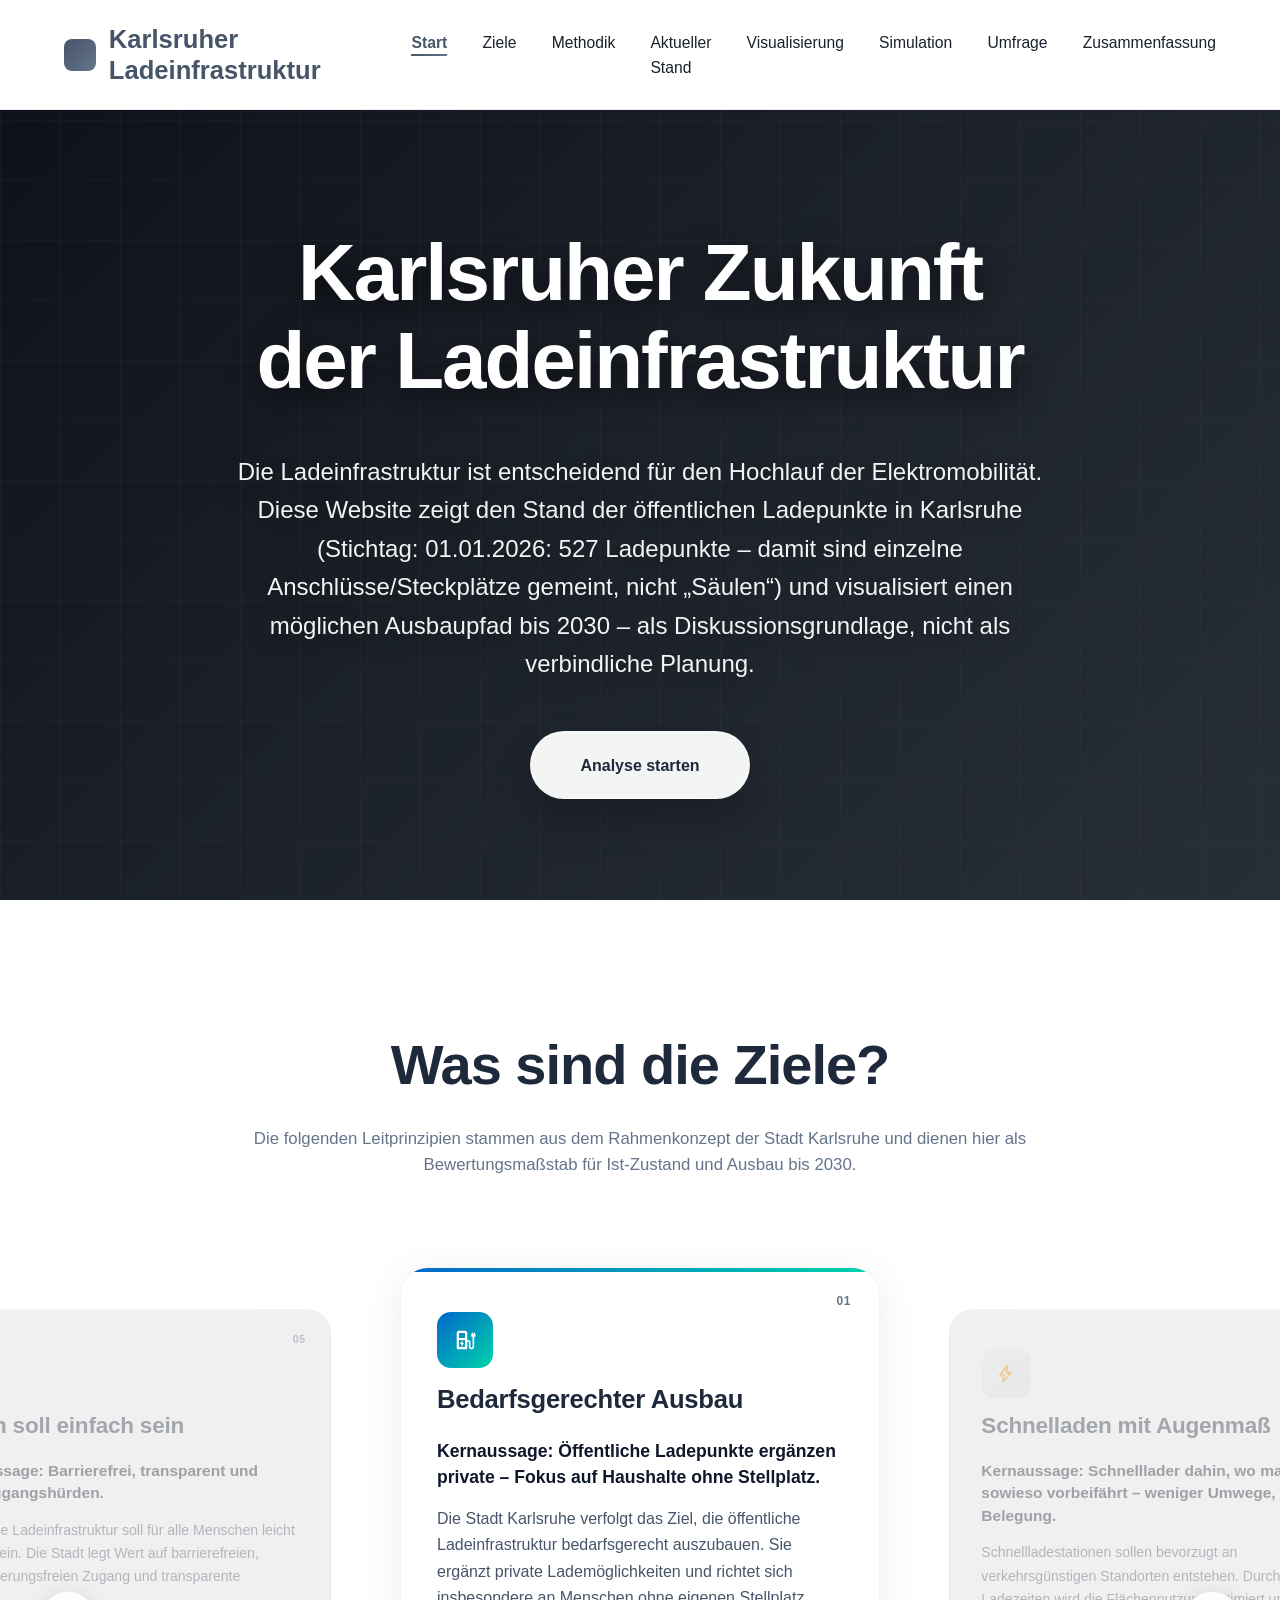
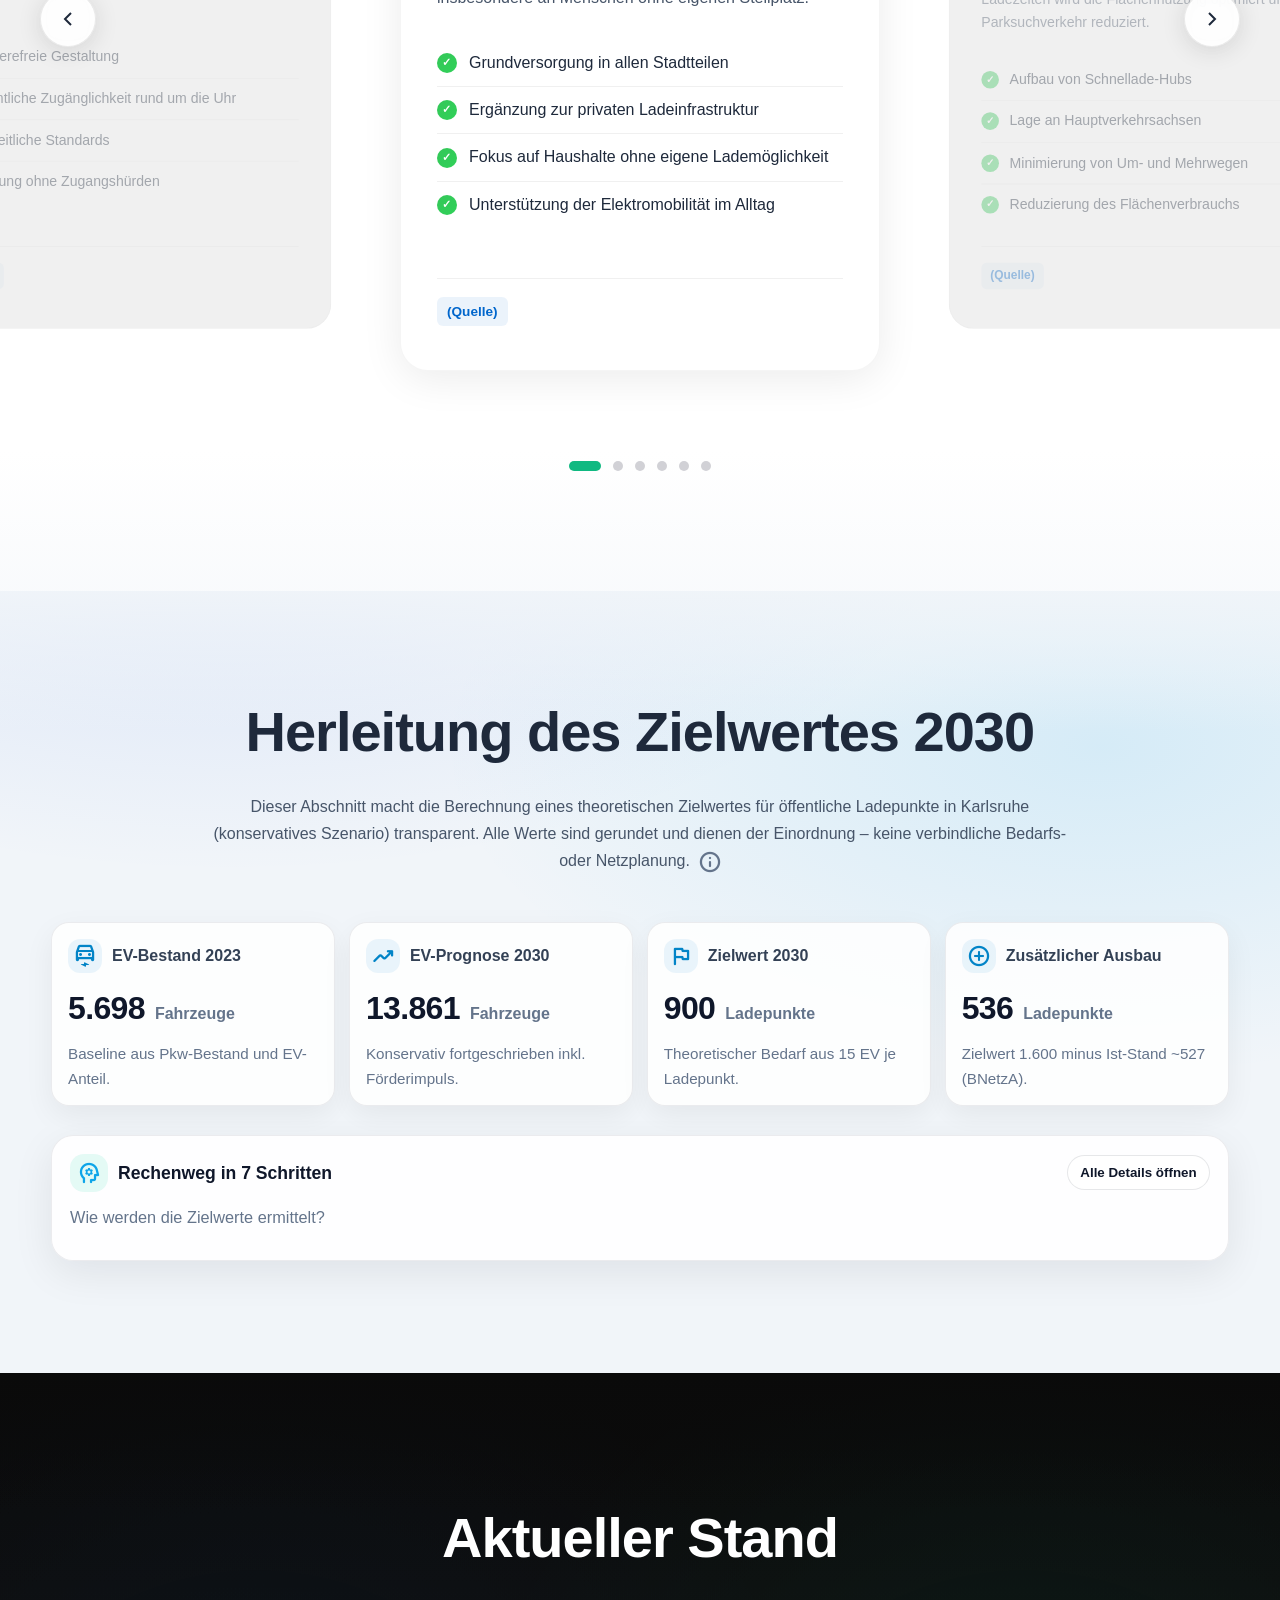
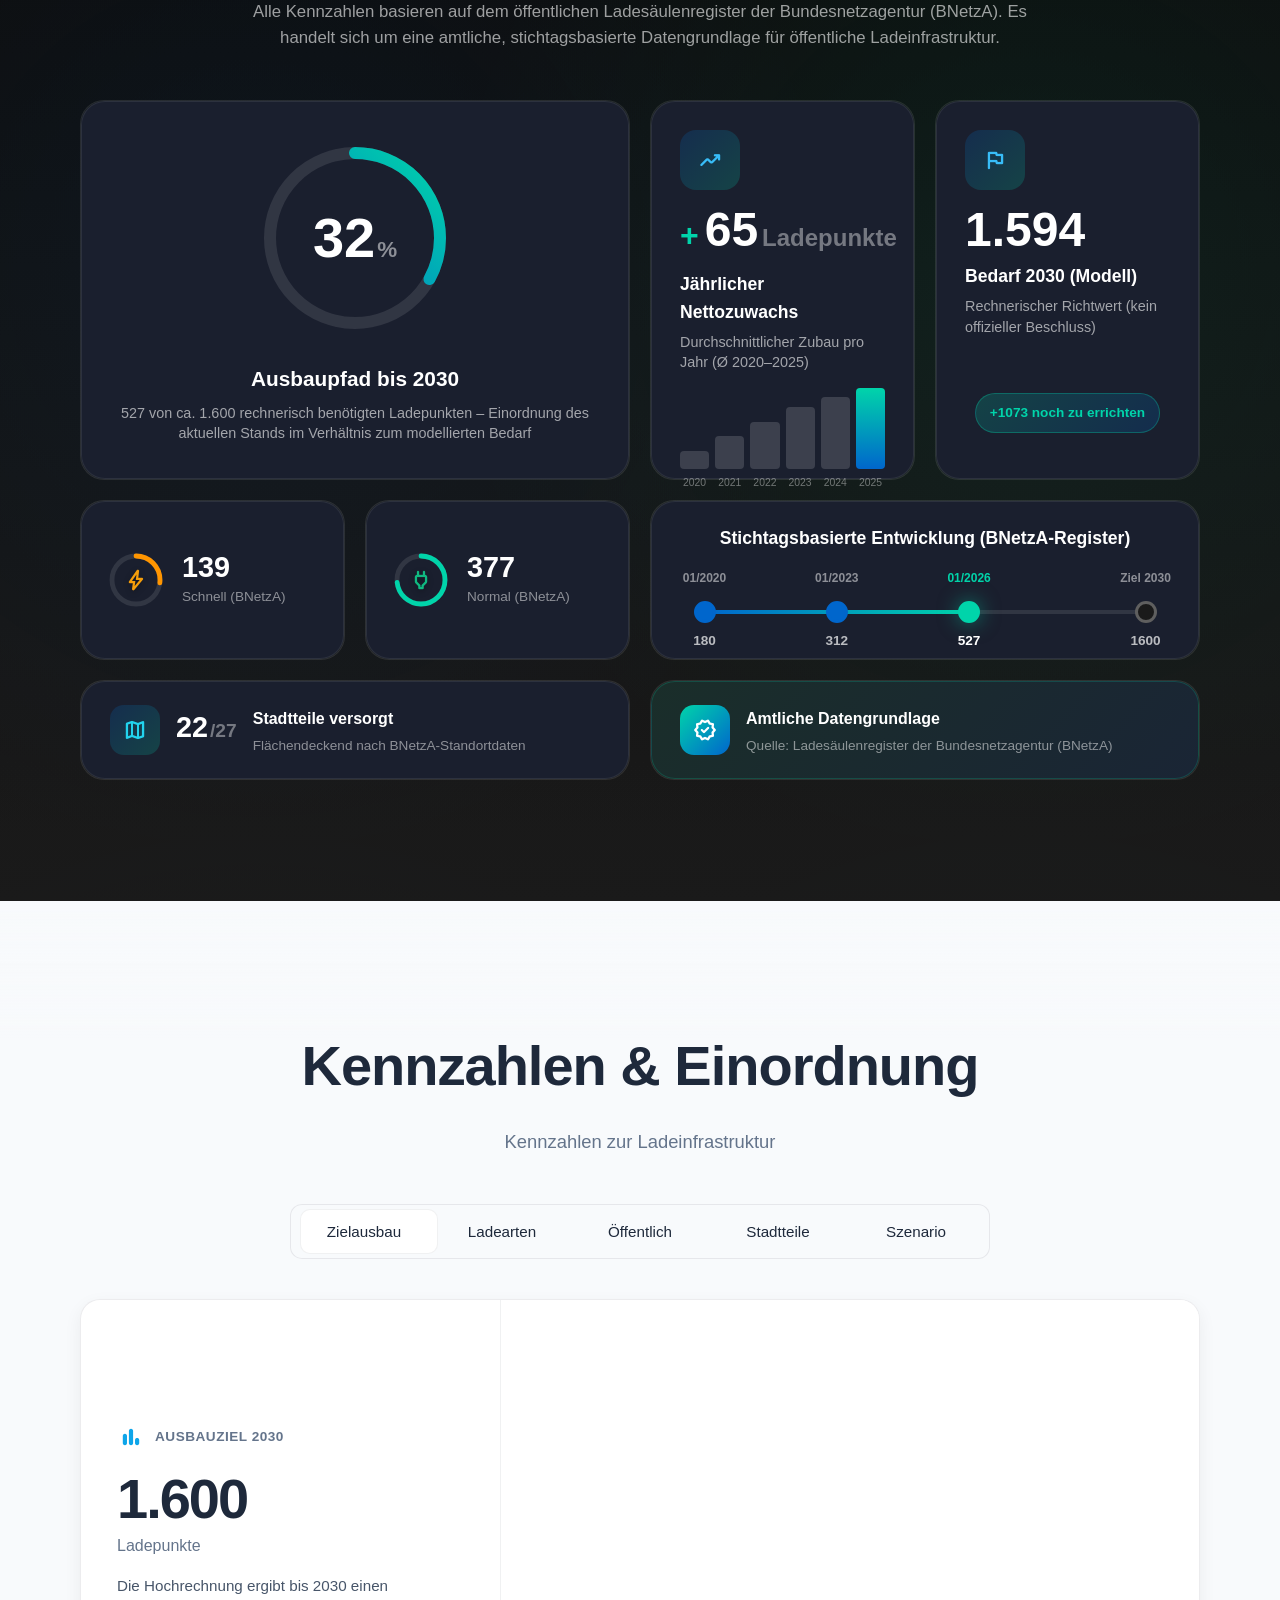
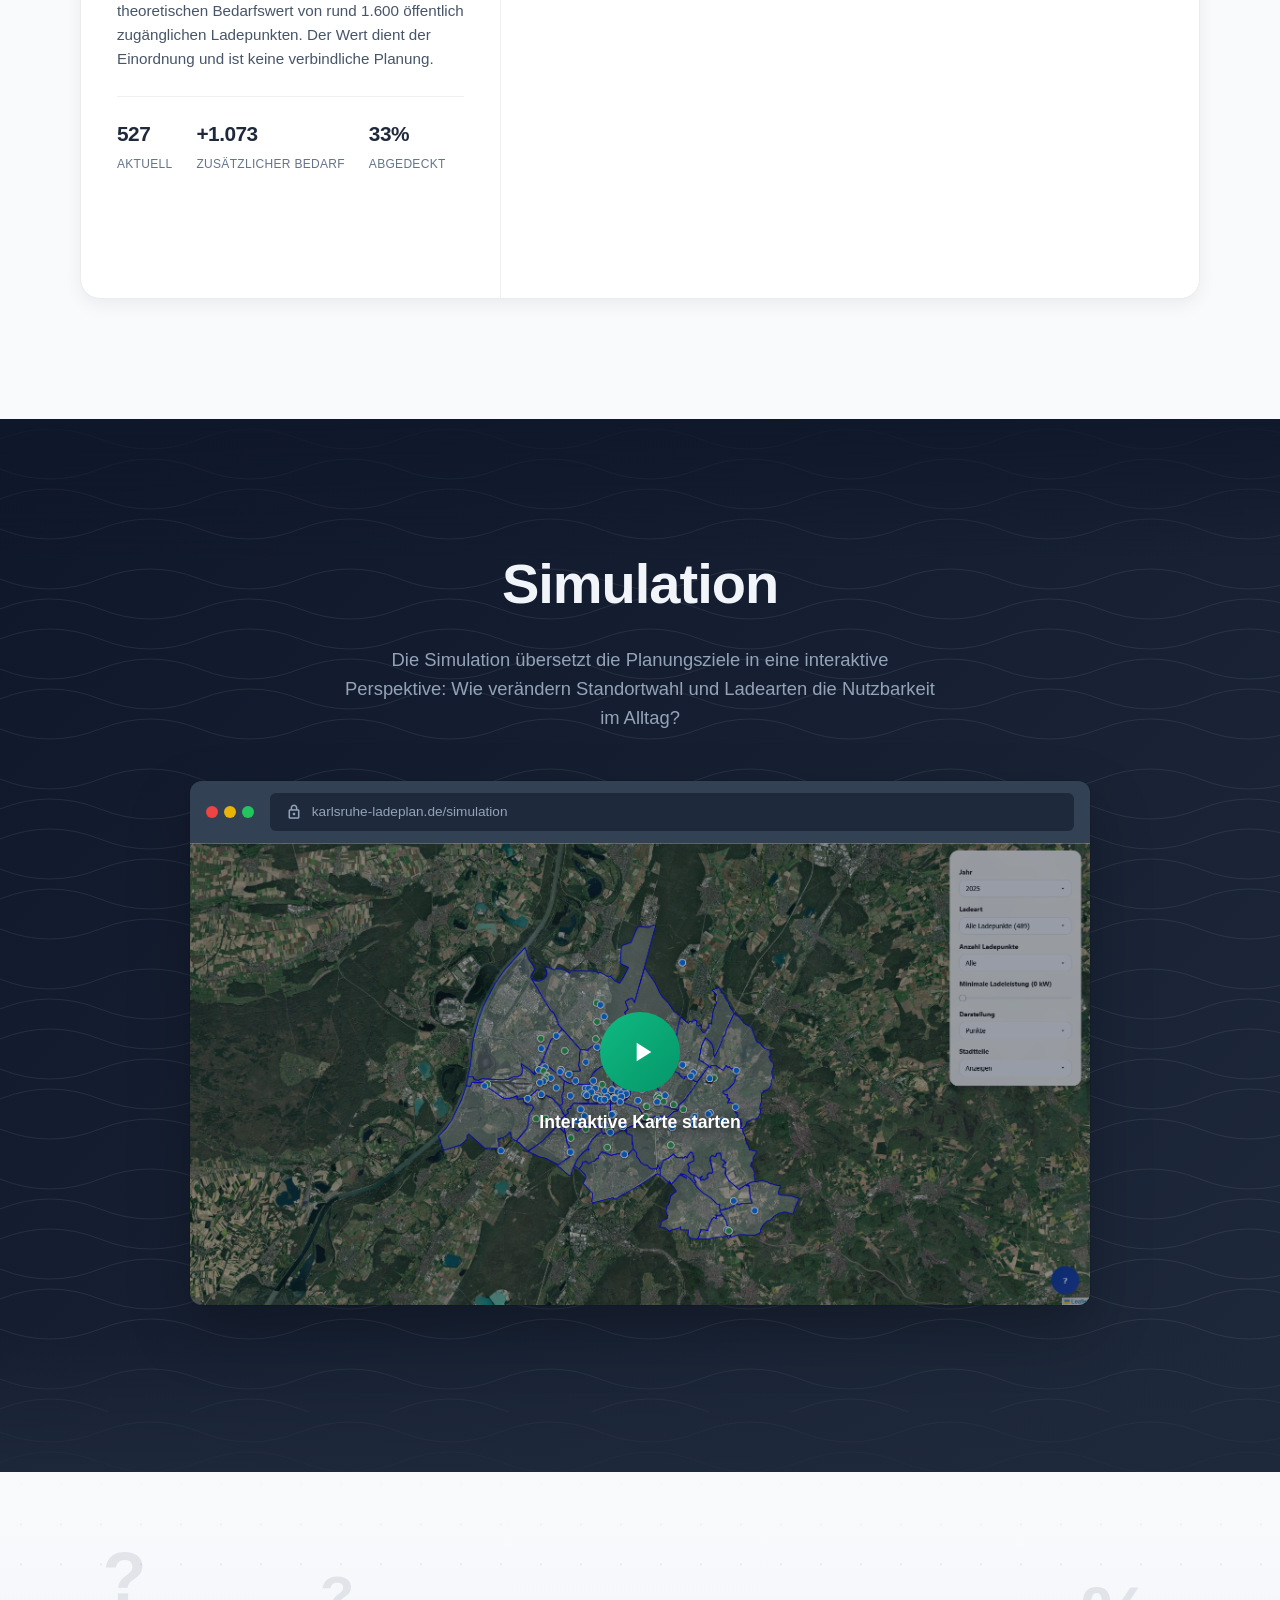
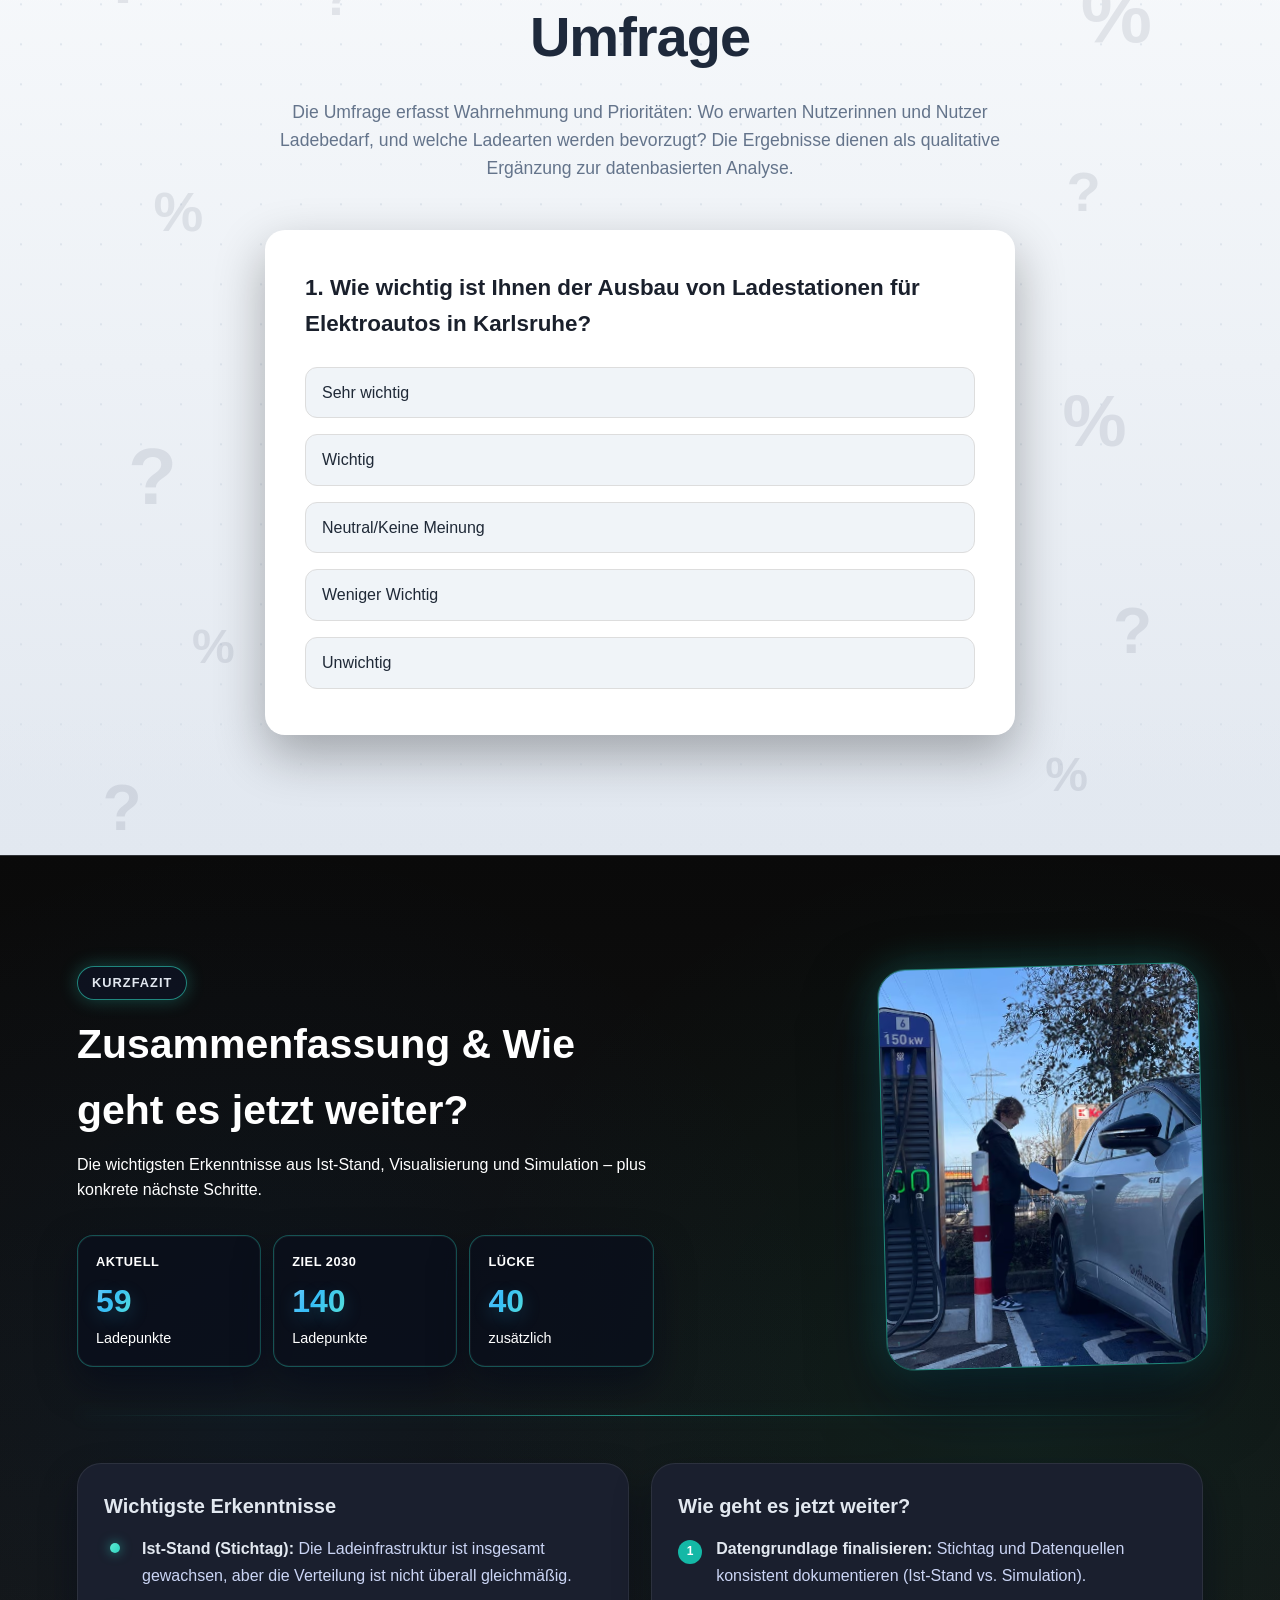
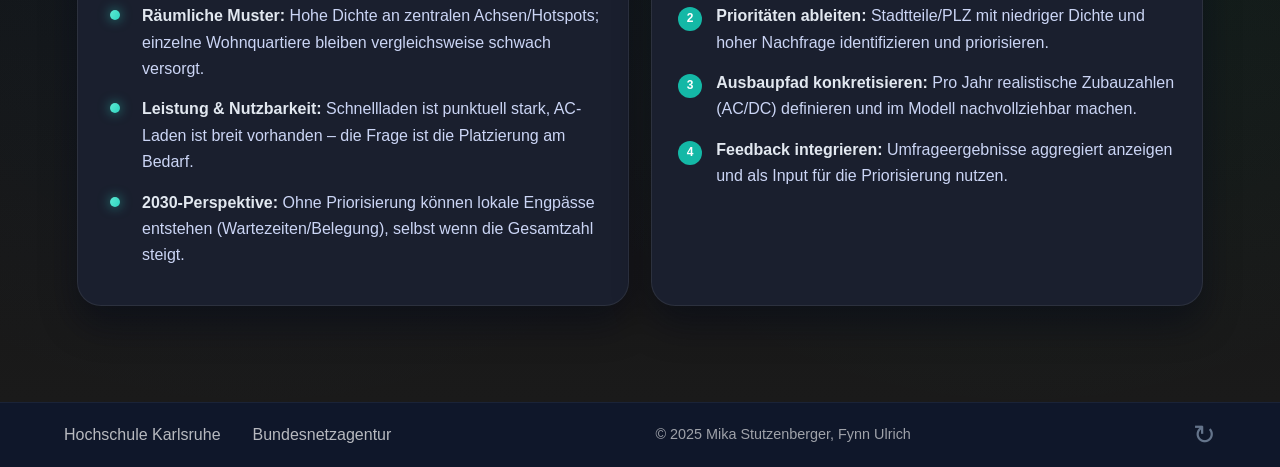
==== index.html @ bf7d5c4e "Add files via upload" ====
<!DOCTYPE html>
<html lang="de">
<head>
    <meta charset="UTF-8">
    <meta name="viewport" content="width=device-width, initial-scale=1.0">
    <title>Karlsruher Zukunft der Elektromobilität</title>
    <link rel="stylesheet" href="tooplate-strategic-style.css">
    <link href="https://fonts.googleapis.com/css2?family=Material+Symbols+Rounded:opsz,wght,FILL,GRAD@24,500,0,0" rel="stylesheet">

</head>
<body>
    <!-- Navigation -->
    <nav class="navbar">
        <div class="nav-container">
            <a href="#home" class="logo">
                <div class="logo-icon"></div>
                <span>Karlsruher Ladeinfrastruktur</span>
            </a>
            <ul class="nav-links">
                <li><a href="#home">Start</a></li>
                <li><a href="#services">Ziele</a></li>
                <li><a href="#methodik">Methodik</a></li>
                <li><a href="#about">Aktueller Stand</a></li>
                <li><a href="#visualized">Visualisierung</a></li>
                <li><a href="#simulation">Simulation</a></li>
                <li><a href="#survey">Umfrage</a></li>
                <li><a href="#summary-next-steps">Zusammenfassung</a></li>

            </ul>
            <div class="mobile-menu">
                <span></span>
                <span></span>
                <span></span>
            </div>
        </div>
    </nav>

            <!-- Hero Section -->
    <section id="home" class="hero">
       <video class="hero-video" autoplay muted loop playsinline>
    <source src="Videos/LP_Traffic.mp4" type="video/mp4">
</video>

<div class="hero-content">
    <h1 id="hero-headline">Karlsruher Zukunft<br>der Ladeinfrastruktur</h1>
    <p id="hero-paragraph">
Die Ladeinfrastruktur ist entscheidend für den Hochlauf der Elektromobilität. Diese Website zeigt den Stand der öffentlichen Ladepunkte in Karlsruhe (Stichtag: 01.01.2026: 527 Ladepunkte – damit sind einzelne Anschlüsse/Steckplätze gemeint, nicht „Säulen“) und visualisiert einen möglichen Ausbaupfad bis 2030 – als Diskussionsgrundlage, nicht als verbindliche Planung.
    </p>

    <a href="#services" class="cta-button">Analyse starten</a>
</div>

    </section>


    
    <!-- Services Section -->
    <section id="services" class="services-modern">
        <div class="services-modern-container">
            <div class="services-modern-header">
                <h2 class="services-modern-title">Was sind die Ziele?</h2>
                <p class="services-modern-subtitle">Die folgenden Leitprinzipien stammen aus dem Rahmenkonzept der Stadt Karlsruhe und dienen hier als Bewertungsmaßstab für Ist-Zustand und Ausbau bis 2030.</p>
            </div>
            
            <div class="carousel-container">
                <button class="carousel-btn carousel-btn-prev" aria-label="Vorherige Karte">
                    <svg viewBox="0 0 24 24" fill="none" stroke="currentColor" stroke-width="2"><path d="M15 18l-6-6 6-6"/></svg>
                </button>
                
                <div class="services-cards-wrapper">
                <!-- Card 1 -->
                <div class="service-card" data-index="1">
                    <div class="card-number">01</div>
                    <div class="card-icon"><span class="material-symbols-rounded">ev_station</span></div>
                    <h3 class="card-title">Bedarfsgerechter Ausbau</h3>
                    <p class="card-keyline"><strong>Kernaussage:</strong> Öffentliche Ladepunkte ergänzen private – Fokus auf Haushalte ohne Stellplatz.</p>
                    <p class="card-description">Die Stadt Karlsruhe verfolgt das Ziel, die öffentliche Ladeinfrastruktur bedarfsgerecht auszubauen. Sie ergänzt private Lademöglichkeiten und richtet sich insbesondere an Menschen ohne eigenen Stellplatz.</p>
                    <ul class="card-features">
                        <li>Grundversorgung in allen Stadtteilen</li>
                        <li>Ergänzung zur privaten Ladeinfrastruktur</li>
                        <li>Fokus auf Haushalte ohne eigene Lademöglichkeit</li>
                        <li>Unterstützung der Elektromobilität im Alltag</li>
                    </ul>
                    <div class="card-sources">
                        <a href="#" id="pdfLinkQ1" class="source-link" title="Quelle: Rahmenkonzept 2025 - ??ffnet PDF auf Seite 5">(Quelle)</a>
                    </div>
                </div>

                <!-- Card 2 -->
                <div class="service-card" data-index="2">
                    <div class="card-number">02</div>
                    <div class="card-icon"><span class="material-symbols-rounded">bolt</span></div>
                    <h3 class="card-title">Schnelladen mit Augenmaß</h3>
                    <p class="card-keyline"><strong>Kernaussage:</strong> Schnelllader dahin, wo man sowieso vorbeifährt – weniger Umwege, kürzere Belegung.</p>
                    <p class="card-description">Schnellladestationen sollen bevorzugt an verkehrsgünstigen Standorten entstehen. Durch kurze Ladezeiten wird die Flächennutzung optimiert und der Parksuchverkehr reduziert.</p>
                    <ul class="card-features">
                        <li>Aufbau von Schnellade-Hubs</li>
                        <li>Lage an Hauptverkehrsachsen</li>
                        <li>Minimierung von Um- und Mehrwegen</li>
                        <li>Reduzierung des Flächenverbrauchs</li>
                    </ul>
                    <div class="card-sources">
                        <a href="#" id="pdfLinkQ2" class="source-link" title="Quelle: Rahmenkonzept 2025 - ??ffnet PDF auf Seite 9">(Quelle)</a>
                    </div>
                </div>

                <!-- Card 3 -->
                <div class="service-card" data-index="3">
                    <div class="card-number">03</div>
                    <div class="card-icon"><span class="material-symbols-rounded">home</span></div>
                    <h3 class="card-title">Langsamladen für Wohnquartiere</h3>
                    <p class="card-keyline"><strong>Kernaussage:</strong> Wohnquartiere zuerst – langsames Laden nah am Wohnen.</p>
                    <p class="card-description">Langsamladestationen dienen vor allem der Versorgung von Anwohnerinnen und Anwohnern, die nicht im privaten Raum laden können. Der Ausbau erfolgt schrittweise und bedarfsorientiert.</p>
                    <ul class="card-features">
                        <li>Versorgung in dicht bebauten Quartieren</li>
                        <li>Besonderer Fokus auf Gründerzeitviertel</li>
                        <li>Bevorzugt abseits des Straßenraums</li>
                        <li>Kontrollierter Ausbau nach Leitfaden</li>
                    </ul>
                    <div class="card-sources">
                        <a href="#" id="pdfLinkQ3" class="source-link" title="Quelle: Rahmenkonzept 2025 - ??ffnet PDF auf Seite 10">(Quelle)</a>
                    </div>
                </div>

                <!-- Card 4 -->
                <div class="service-card" data-index="4">
                    <div class="card-number">04</div>
                    <div class="card-icon"><span class="material-symbols-rounded">eco</span></div>
                    <h3 class="card-title">Laden mit erneuerbarer Energie</h3>
                    <p class="card-keyline"><strong>Kernaussage:</strong> Ökostrom maximiert den Klimanutzen der Ladeinfrastruktur.</p>
                    <p class="card-description">Der Einsatz von Ökostrom erhöht den klimarelevanten Nutzen der Elektromobilität erheblich. Karlsruhe strebt an, Ladeinfrastruktur mit Strom aus erneuerbaren Energien zu betreiben.</p>
                    <ul class="card-features">
                        <li>Reduktion von CO₂- und NO₂-Emissionen</li>
                        <li>Stärkung der lokalen Energiewende</li>
                        <li>Ganzheitlicher Klimaschutzansatz</li>
                        <li>Verknüpfung mit städtischen Klimazielen</li>
                    </ul>
                    <div class="card-sources">
                        <a href="#" id="pdfLinkQ4" class="source-link" title="Quelle: Rahmenkonzept 2025 - ??ffnet PDF auf Seite 7">(Quelle)</a>
                    </div>
                </div>

                <!-- Card 5 -->
                <div class="service-card" data-index="5">
                    <div class="card-number">05</div>
                    <div class="card-icon"><span class="material-symbols-rounded">touch_app</span></div>
                    <h3 class="card-title">Laden soll einfach sein</h3>
                    <p class="card-keyline"><strong>Kernaussage:</strong> Barrierefrei, transparent und ohne Zugangshürden.</p>
                    <p class="card-description">Öffentliche Ladeinfrastruktur soll für alle Menschen leicht nutzbar sein. Die Stadt legt Wert auf barrierefreien, diskriminierungsfreien Zugang und transparente Nutzung.</p>
                    <ul class="card-features">
                        <li>Barrierefreie Gestaltung</li>
                        <li>Öffentliche Zugänglichkeit rund um die Uhr</li>
                        <li>Einheitliche Standards</li>
                        <li>Nutzung ohne Zugangshürden</li>
                    </ul>
                    <div class="card-sources">
                        <a href="#" id="pdfLinkQ5" class="source-link" title="Quelle: Rahmenkonzept 2025 - ??ffnet PDF auf Seite 7">(Quelle)</a>
                    </div>
                </div>

                <!-- Card 6 -->
                <div class="service-card" data-index="6">
                    <div class="card-number">06</div>
                    <div class="card-icon"><span class="material-symbols-rounded">shield</span></div>
                    <h3 class="card-title">Schutz des öffentlichen Raums</h3>
                    <p class="card-keyline"><strong>Kernaussage:</strong> Kein privates Laden im Straßenraum – fair für alle.</p>
                    <p class="card-description">Der öffentliche Raum steht allen zur Verfügung. Private Ladepunkte auf öffentlichen Flächen werden nicht vorgesehen, um Gemeingebrauch und Fairness zu wahren.</p>
                    <ul class="card-features">
                        <li>Keine privaten Ladepunkte im Straßenraum</li>
                        <li>Gleichberechtigte Nutzung öffentlicher Flächen</li>
                        <li>Vermeidung zusätzlicher Parkkonkurrenz</li>
                        <li>Integration in die Stadt- und Verkehrsplanung</li>
                    </ul>
                    <div class="card-sources">
                        <a href="#" id="pdfLinkQ6" class="source-link" title="Quelle: Rahmenkonzept 2025 - ??ffnet PDF auf Seite 7">(Quelle)</a>
                    </div>
                </div>
                </div>
                
                <button class="carousel-btn carousel-btn-next" aria-label="Nächste Karte">
                    <svg viewBox="0 0 24 24" fill="none" stroke="currentColor" stroke-width="2"><path d="M9 18l6-6-6-6"/></svg>
                </button>
            </div>
            
            <div class="carousel-dots">
                <button class="carousel-dot active" data-index="0"></button>
                <button class="carousel-dot" data-index="1"></button>
                <button class="carousel-dot" data-index="2"></button>
                <button class="carousel-dot" data-index="3"></button>
                <button class="carousel-dot" data-index="4"></button>
                <button class="carousel-dot" data-index="5"></button>
            </div>
        </div>
    </section>

<!-- =========================
     METHODIK + RECHENWEG
     (fuege diese Section an der Stelle ein, wo aktuell <section id="methodik" ...>...</section> steht)
========================== -->
<section id="methodik" class="method-section">
  <div class="method-container">
    <div class="method-header">
      <h2 class="section-title fade-in">Herleitung des Zielwertes 2030</h2>
      <div class="method-subtitle-wrap">
        <p class="method-subtitle">
          Dieser Abschnitt macht die Berechnung eines theoretischen Zielwertes f&uuml;r &ouml;ffentliche Ladepunkte in Karlsruhe
          (konservatives Szenario) transparent. Alle Werte sind gerundet und dienen der Einordnung &ndash; keine verbindliche Bedarfs-
          oder Netzplanung.
          <button class="method-assumption-trigger" type="button" aria-label="Grundlagen anzeigen" aria-expanded="false" aria-controls="method-assumption-content">
            <span class="material-symbols-rounded">info</span>
          </button>
        </p>
        <div id="method-assumption-content" class="method-assumption-content" hidden>
          <div class="method-assumption-box">
            <p class="method-assumption-note">
              <strong>Begriffe:</strong> EV = Elektrofahrzeuge (BEV + Plug-in-Hybride/PHEV). BEV = rein batterieelektrisch.
            </p>
            <div class="method-assumption-col">
              <h4>Was ist gemessen / aus Quellen?</h4>
              <ul>
                <li>Pkw-Bestand Karlsruhe (2023)</li>
                <li>EV-Anteil (BEV + PHEV)</li>
                <li>&Ouml;ffentliche Ladepunkte: 527 (Stichtag 01.01.2026, BNetzA)</li>
              </ul>
            </div>
            <div class="method-assumption-col">
              <h4>Was ist eine Annahme im Modell?</h4>
              <ul>
                <li>+12% Nettozuwachs EV pro Jahr (konservativ)</li>
                <li>F&ouml;rderimpuls 2026&ndash;2029: +740 EV/Jahr (Proxy)</li>
                <li>Planungskennzahl: 15 EV je &ouml;ffentlichem Ladepunkt</li>
                <li>Optional: 80/20 AC/DC</li>
              </ul>
            </div>
          </div>
        </div>
      </div>
    </div>

    <!-- Quick facts row -->
    <div class="method-kpi-row">
      <div class="method-kpi">
        <div class="method-kpi-top">
          <span class="method-kpi-icon"><span class="material-symbols-rounded">electric_car</span></span>
          <span class="method-kpi-label">EV-Bestand 2023</span>
        </div>
        <div class="method-kpi-main">
          <span class="method-kpi-value"><span class="counter" data-count="9118">0</span></span>
          <span class="method-kpi-unit">Fahrzeuge</span>
        </div>
        <p class="method-kpi-note">Baseline aus Pkw-Bestand und EV-Anteil.</p>
      </div>

      <div class="method-kpi">
        <div class="method-kpi-top">
          <span class="method-kpi-icon"><span class="material-symbols-rounded">trending_up</span></span>
          <span class="method-kpi-label">EV-Prognose 2030</span>
        </div>
        <div class="method-kpi-main">
          <span class="method-kpi-value"><span class="counter" data-count="24107">0</span></span>
          <span class="method-kpi-unit">Fahrzeuge</span>
        </div>
        <p class="method-kpi-note">Konservativ fortgeschrieben inkl. F&ouml;rderimpuls.</p>
      </div>

      <div class="method-kpi">
        <div class="method-kpi-top">
          <span class="method-kpi-icon"><span class="material-symbols-rounded">flag</span></span>
          <span class="method-kpi-label">Zielwert 2030</span>
        </div>
        <div class="method-kpi-main">
          <span class="method-kpi-value"><span class="counter" data-count="1600">0</span></span>
          <span class="method-kpi-unit">Ladepunkte</span>
        </div>
        <p class="method-kpi-note">Theoretischer Bedarf aus 15 EV je Ladepunkt.</p>
      </div>

      <div class="method-kpi">
        <div class="method-kpi-top">
          <span class="method-kpi-icon"><span class="material-symbols-rounded">add_circle</span></span>
          <span class="method-kpi-label">Zus&auml;tzlicher Ausbau</span>
        </div>
        <div class="method-kpi-main">
          <span class="method-kpi-value"><span class="counter" data-count="1073">0</span></span>
          <span class="method-kpi-unit">Ladepunkte</span>
        </div>
        <p class="method-kpi-note">Zielwert 1.600 minus Ist-Stand ~527 (BNetzA).</p>
      </div>
    </div>

    <!-- Two-column modern layout -->
    <div class="method-grid">
      <!-- Left: Stepper -->
      <div class="method-card method-card-large">
        <div class="method-card-head">
          <div class="method-card-title">
            <span class="method-card-icon"><span class="material-symbols-rounded">psychology</span></span>
            <h3>Rechenweg in 7 Schritten</h3>
          </div>
          <button class="method-chip" type="button" data-method-toggle="all">
            Alle Details &ouml;ffnen
          </button>
        </div>
        <p class="method-stepper-subtitle">Wie werden die Zielwerte ermittelt?</p>

        <ol class="method-stepper method-accordion">
          <!-- STEP 1 -->
          <li class="method-step">
            <div class="method-step-index">1</div>
            <div class="method-step-body">
              <div class="method-step-top">
                <h4>Ausgangspunkt: Pkw-Bestand 2023</h4>
                <span class="method-tag">Baseline</span>
              </div>
              <p class="method-step-text">
                Baseline f&uuml;r die Prognose sind <strong>141.341 Pkw (2023)</strong> und ein
                <strong>EV-Anteil von 6,5&nbsp;%</strong>. Daraus ergeben sich <strong>9.118 elektrifizierte Fahrzeuge</strong>.
              </p>

              <details class="method-detail" data-method-detail>
                <summary>
                  <span>Details &amp; Rechenweg</span>
                  <span class="method-summary-badge">Quelle: Rahmenkonzept</span>
                </summary>
                <div class="method-details">
                  <div class="method-mini-grid">
                    <div class="method-mini">
                      <span class="method-mini-label">Pkw-Bestand (2023)</span>
                      <span class="method-mini-value">141.341</span>
                    </div>
                    <div class="method-mini">
                      <span class="method-mini-label">EV-Anteil (BEV + PHEV)</span>
                      <span class="method-mini-value">6,5&nbsp;%</span>
                    </div>
                    <div class="method-mini">
                      <span class="method-mini-label">EV-Bestand 2023</span>
                      <span class="method-mini-value">9.118</span>
                    </div>
                  </div>

                  <div class="method-formula">
                    <div class="method-formula-head">
                      <span class="method-formula-icon">&#8721;</span>
                      <span class="method-formula-title">Formel</span>
                    </div>
                    <div class="method-formula-body">
                      <div class="method-eq">
                        <span class="method-eq-left">141.341 &times; 0,065</span>
                        <span class="method-eq-mid">=</span>
                        <span class="method-eq-right">9.118</span>
                      </div>
                      <div class="method-eq-sub">Gerundeter Startwert f&uuml;r die Hochrechnung.</div>
                    </div>
                  </div>
                </div>
              </details>
            </div>
          </li>

          <!-- STEP 2 -->
          <li class="method-step">
            <div class="method-step-index">2</div>
            <div class="method-step-body">
              <div class="method-step-top">
                <h4>Konservativer Nettozuwachs</h4>
                <span class="method-tag">Annahme</span>
              </div>
              <p class="method-step-text">
                Im konservativen Szenario wird ein <strong>j&auml;hrlicher Nettozuwachs von 12&nbsp;%</strong> angenommen
                (deutlich unter fr&uuml;hen Markthochlaufphasen).
              </p>

              <details class="method-detail" data-method-detail>
                <summary>
                  <span>Details &amp; Begr&uuml;ndung</span>
                  <span class="method-summary-badge">Konservativ</span>
                </summary>
                <div class="method-details">
                  <ul class="method-bullets">
                    <li>Ber&uuml;cksichtigt m&ouml;gliche Marktabk&uuml;hlung und S&auml;ttigung.</li>
                    <li>Gleichzeitig kompatibel mit weiterhin steigenden politischen Zielvorgaben.</li>
                    <li>Plausibilisiert durch Marktbeobachtungen (KBA / IEA), konservativ abgeschw&auml;cht.</li>
                  </ul>

                  <div class="method-formula" style="margin-top: 12px;">
                    <div class="method-formula-head">
                      <span class="method-formula-icon">&#8721;</span>
                      <span class="method-formula-title">Formel</span>
                    </div>
                    <div class="method-formula-body">
                      <div class="method-eq">
                        <span class="method-eq-left">EV<sub>t</sub> = EV<sub>t-1</sub> &times; 1,12</span>
                      </div>
                      <div class="method-eq-sub">Nettozuwachs pro Jahr (ohne F&ouml;rderbonus).</div>
                    </div>
                  </div>
                </div>
              </details>
            </div>
          </li>

          <!-- STEP 3 -->
          <li class="method-step">
            <div class="method-step-index">3</div>
            <div class="method-step-body">
              <div class="method-step-top">
                <h4>Zusatzannahme: F&ouml;rderimpuls ab 2026</h4>
                <span class="method-tag">Annahme</span>
              </div>
              <p class="method-step-text">
                F&uuml;r 2026&ndash;2029 wird ein zus&auml;tzlicher <strong>Bonus von +740 EV/Jahr</strong> angesetzt, abgeleitet aus einem bundesweiten F&ouml;rderprogramm.
                Der Karlsruhe-Anteil wird dabei <strong>grob &uuml;ber den Bev&ouml;lkerungsanteil als Proxy</strong> skaliert (konservative Vereinfachung).
              </p>

              <details class="method-detail" data-method-detail>
                <summary>
                  <span>Details &amp; Anteil Karlsruhe</span>
                  <span class="method-summary-badge">2026&ndash;2029</span>
                </summary>
                <div class="method-details">
                  <div class="method-mini-grid">
                    <div class="method-mini">
                      <span class="method-mini-label">Bundesprogramm</span>
                      <span class="method-mini-value">800.000 Fahrzeuge</span>
                    </div>
                    <div class="method-mini">
                      <span class="method-mini-label">Anteil Karlsruhe</span>
                      <span class="method-mini-value">0,37&nbsp;%</span>
                    </div>
                    <div class="method-mini">
                      <span class="method-mini-label">Karlsruhe gesamt</span>
                      <span class="method-mini-value">2.960 Fahrzeuge</span>
                    </div>
                    <div class="method-mini">
                      <span class="method-mini-label">Pro Jahr (2026&ndash;2029)</span>
                      <span class="method-mini-value">+740</span>
                    </div>
                  </div>

                  <div class="method-formula" style="margin-top: 12px;">
                    <div class="method-formula-head">
                      <span class="method-formula-icon">&#8721;</span>
                      <span class="method-formula-title">Formel</span>
                    </div>
                    <div class="method-formula-body">
                      <div class="method-eq">
                        <span class="method-eq-left">800.000 &times; 0,0037 &divide; 4</span>
                        <span class="method-eq-mid">=</span>
                        <span class="method-eq-right">740/Jahr</span>
                      </div>
                      <div class="method-eq-sub">Bev&ouml;lkerungsanteil Karlsruhe als konservative Proxy-Annahme.</div>
                    </div>
                  </div>
                </div>
              </details>
            </div>
          </li>

          <!-- STEP 4 -->
          <li class="method-step">
            <div class="method-step-index">4</div>
            <div class="method-step-body">
              <div class="method-step-top">
                <h4>Projektion EV-Bestand bis 2030</h4>
                <span class="method-tag">Berechnung</span>
              </div>
              <p class="method-step-text">
                Der EV-Bestand wird j&auml;hrlich fortgeschrieben. In den Jahren 2026&ndash;2029 kommt der Bonus hinzu.
                Ergebnis: <strong>24.107 EV im Jahr 2030</strong>.
              </p>

              <details class="method-detail" data-method-detail>
                <summary>
                  <span>Details &amp; Jahreswerte</span>
                  <span class="method-summary-badge">Gerundet</span>
                </summary>
                <div class="method-details">
                  <div class="method-formula">
                    <div class="method-formula-head">
                      <span class="method-formula-icon">&#8721;</span>
                      <span class="method-formula-title">Gesamtformel</span>
                    </div>
                    <div class="method-formula-body">
                      <div class="method-eq">
                        <span class="method-eq-left">EV<sub>t</sub> = EV<sub>t-1</sub> &times; 1,12 + Bonus<sub>t</sub></span>
                      </div>
                      <div class="method-eq-sub">Bonus = +740/Jahr (nur 2026&ndash;2029).</div>
                    </div>
                  </div>

                  <div class="method-table-wrap">
                    <table class="method-table">
                      <thead>
                        <tr>
                          <th>Jahr</th>
                          <th>EV (BEV + PHEV)</th>
                          <th>Bonus</th>
                        </tr>
                      </thead>
                      <tbody>
                        <tr><td>2023</td><td>9.118</td><td>&ndash;</td></tr>
                        <tr><td>2024</td><td>10.212</td><td>&ndash;</td></tr>
                        <tr><td>2025</td><td>11.438</td><td>&ndash;</td></tr>
                        <tr><td>2026</td><td>13.548</td><td>+740</td></tr>
                        <tr><td>2027</td><td>15.912</td><td>+740</td></tr>
                        <tr><td>2028</td><td>18.559</td><td>+740</td></tr>
                        <tr><td>2029</td><td>21.524</td><td>+740</td></tr>
                        <tr><td><strong>2030</strong></td><td><strong>24.107</strong></td><td>&ndash;</td></tr>
                      </tbody>
                    </table>
                  </div>
                </div>
              </details>
            </div>
          </li>

          <!-- STEP 5 -->
          <li class="method-step">
            <div class="method-step-index">5</div>
            <div class="method-step-body">
              <div class="method-step-top">
                <h4>Ableitung Ladepunktbedarf 2030</h4>
                <span class="method-tag">Berechnung</span>
              </div>
              <p class="method-step-text">
                Mit einer Planungskennzahl von <strong>15 EV je &ouml;ffentlichem Ladepunkt</strong> ergibt sich ein
                theoretischer Bedarf von <strong>ca. 1.600 Ladepunkten</strong>.
              </p>

              <details class="method-detail" data-method-detail>
                <summary>
                  <span>Details &amp; Quotient</span>
                  <span class="method-summary-badge">IEA-Richtwerte</span>
                </summary>
                <div class="method-details">
                  <div class="method-formula">
                    <div class="method-formula-head">
                      <span class="method-formula-icon">&#8721;</span>
                      <span class="method-formula-title">Formel</span>
                    </div>
                    <div class="method-formula-body">
                      <div class="method-eq">
                        <span class="method-eq-left">24.107 &divide; 15</span>
                        <span class="method-eq-mid">=</span>
                        <span class="method-eq-right">1.607 &asymp; 1.600</span>
                      </div>
                      <div class="method-eq-sub">Konservative Quote (10&ndash;15 EV/Ladepunkt international).</div>
                    </div>
                  </div>
                </div>
              </details>
            </div>
          </li>

          <!-- STEP 6 -->
          <li class="method-step">
            <div class="method-step-index">6</div>
            <div class="method-step-body">
              <div class="method-step-top">
                <h4>Abgleich mit heutigem Bestand</h4>
                <span class="method-tag">Abgleich</span>
              </div>
              <p class="method-step-text">
                Der aktuelle Bestand liegt bei <strong>ca. 527 &ouml;ffentlichen Ladepunkten</strong> (BNetzA, 01.01.2026). Bis 2030 ergibt sich
                ein zus&auml;tzlicher Bedarf von <strong>rund 1.073 Ladepunkten</strong>
                (&asymp; 215 pro Jahr, 2026&ndash;2030).
              </p>

              <details class="method-detail" data-method-detail>
                <summary>
                  <span>Details &amp; Ausbaupfad</span>
                  <span class="method-summary-badge">BNetzA-Stichtag</span>
                </summary>
                <div class="method-details">
                  <div class="method-mini-grid">
                    <div class="method-mini">
                      <span class="method-mini-label">Ist-Stand</span>
                      <span class="method-mini-value">527 Ladepunkte</span>
                    </div>
                    <div class="method-mini">
                      <span class="method-mini-label">Zielwert 2030</span>
                      <span class="method-mini-value">1.600 Ladepunkte</span>
                    </div>
                    <div class="method-mini">
                      <span class="method-mini-label">Zusatzbedarf</span>
                      <span class="method-mini-value">1.073 Ladepunkte</span>
                    </div>
                    <div class="method-mini">
                      <span class="method-mini-label">Pro Jahr (2026&ndash;2030)</span>
                      <span class="method-mini-value">~215</span>
                    </div>
                  </div>
                </div>
              </details>
            </div>
          </li>

          <!-- STEP 7 -->
          <li class="method-step">
            <div class="method-step-index">7</div>
            <div class="method-step-body">
              <div class="method-step-top">
                <h4>Optionale Aufteilung nach Ladeart</h4>
                <span class="method-tag">Optional</span>
              </div>
              <p class="method-step-text">
                Zur Einordnung kann der Bedarf nach Ladeart aufgeteilt werden:
                <strong>80&nbsp;% AC</strong> und <strong>20&nbsp;% DC</strong> (ca. 1.280 AC / 320 DC).
              </p>

              <details class="method-detail" data-method-detail>
                <summary>
                  <span>Details &amp; Verteilung</span>
                  <span class="method-summary-badge">IEA</span>
                </summary>
                <div class="method-details">
                  <div class="method-mini-grid">
                    <div class="method-mini">
                      <span class="method-mini-label">Gesamt</span>
                      <span class="method-mini-value">1.600 Ladepunkte</span>
                    </div>
                    <div class="method-mini">
                      <span class="method-mini-label">AC (80&nbsp;%)</span>
                      <span class="method-mini-value">1.280</span>
                    </div>
                    <div class="method-mini">
                      <span class="method-mini-label">DC (20&nbsp;%)</span>
                      <span class="method-mini-value">320</span>
                    </div>
                  </div>
                </div>
              </details>
            </div>
          </li>
        </ol>
      </div>

      <!-- Right: Summary -->
      <div class="method-card method-card-sticky">
        <div class="method-card-head">
          <div class="method-card-title">
            <span class="method-card-icon"><span class="material-symbols-rounded">description</span></span>
            <h3>Quellen &amp; Annahmen</h3>
          </div>
        </div>

        <div class="method-copybox method-short-summary" id="methodikShortText">
          <p><strong>Kurzfassung:</strong> Die Hochrechnung nutzt den EV‑Bestand 2023, schreibt ihn konservativ mit +12&nbsp;% p.&nbsp;a. fort
          und ber&uuml;cksichtigt 2026&ndash;2029 einen F&ouml;rderimpuls. Daraus ergibt sich f&uuml;r 2030 ein EV‑Bestand von rund 24.107.
          Mit 15 EV je &ouml;ffentlichem Ladepunkt resultiert ein Bedarf von ca. 1.600 Ladepunkten, also rund 1.073 zus&auml;tzliche
          bis 2030.</p>
        </div>

        <div class="method-sourcebox">
          <div class="method-source-title">Quellen &amp; Annahmen</div>
          <ul class="method-source-list">
            <li><strong>Rahmenkonzept E-Ladeinfrastruktur Karlsruhe (Fortschreibung 2025):</strong> Pkw-Bestand 2023, EV-Anteil, Ladepunkte.</li>
            <li><strong>Bundesregierung/Bundesministerium (Beschlusslage 2024):</strong> F&ouml;rdervolumen 2026&ndash;2029.</li>
            <li><strong>IEA / internationale Richtwerte:</strong> 10&ndash;15 EV je Ladepunkt; 80/20 AC/DC.</li>
          </ul>
          <div class="method-note">
            Hinweis: Die Rechnung ist konservativ und dient der Einordnung; Abweichungen durch Rundung m&ouml;glich.
          </div>
        </div>

        <div class="method-micro">
          <div class="method-micro-left">
            <span class="method-micro-icon"><span class="material-symbols-rounded">info</span></span>
            <span class="method-micro-text">
              <strong>Transparenz:</strong> Alle Schritte sind aufklappbar, die Kurztexte zeigen die Kernaussage auch im
              geschlossenen Zustand.
            </span>
          </div>
        </div>
      </div>
    </div>
  </div>

  <!-- Minimal JS fuer Accordion + Copy -->
  <script>
    (function() {
      const toggleAllBtn = document.querySelector('[data-method-toggle="all"]');
      const detailItems = Array.from(document.querySelectorAll('[data-method-detail]'));
      const methodGrid = document.querySelector('.method-grid');
      const assumptionTrigger = document.querySelector('.method-assumption-trigger');
      const assumptionContent = document.getElementById('method-assumption-content');

      function setAll(open) {
        detailItems.forEach((detail) => {
          detail.open = open;
          if (!open) {
            detail.removeAttribute('open');
          }
        });
        if (methodGrid) {
          methodGrid.classList.toggle('is-expanded', open);
        }
        if (toggleAllBtn) {
          toggleAllBtn.innerHTML = open ? 'Alle Details schlie&szlig;en' : 'Alle Details &ouml;ffnen';
          toggleAllBtn.setAttribute('data-open', open ? 'true' : 'false');
        }
      }

      if (toggleAllBtn && detailItems.length) {
        setAll(false);
        window.addEventListener('pageshow', () => setAll(false));
        toggleAllBtn.addEventListener('click', () => {
          const shouldOpen = !detailItems.every((detail) => detail.open);
          setAll(shouldOpen);
        });

        detailItems.forEach((detail) => {
          detail.addEventListener('toggle', () => {
            const allOpen = detailItems.every((item) => item.open);
            toggleAllBtn.innerHTML = allOpen ? 'Alle Details schlie&szlig;en' : 'Alle Details &ouml;ffnen';
          });
        });
      }

      if (assumptionTrigger && assumptionContent) {
        assumptionTrigger.addEventListener('click', () => {
          const isOpen = !assumptionContent.hasAttribute('hidden');
          if (isOpen) {
            assumptionContent.setAttribute('hidden', '');
          } else {
            assumptionContent.removeAttribute('hidden');
          }
          assumptionTrigger.setAttribute('aria-expanded', String(!isOpen));
        });
      }

      // Copy removed
    })();
  </script>
</section>





    <!-- About Section - Bento Grid Stats -->
    <section id="about" class="stats-section">
        <!-- SVG Gradient Definitions -->
        <svg width="0" height="0" style="position:absolute">
            <defs>
                <linearGradient id="gradient-main" x1="0%" y1="0%" x2="100%" y2="100%">
                    <stop offset="0%" style="stop-color:#06c"/>
                    <stop offset="100%" style="stop-color:#00d4aa"/>
                </linearGradient>
            </defs>
        </svg>
        
        <div class="stats-container">
            <div class="stats-header">
                <h2 class="stats-title">Aktueller Stand</h2>
                <p class="stats-subtitle">Alle Kennzahlen basieren auf dem öffentlichen Ladesäulenregister der Bundesnetzagentur (BNetzA). Es handelt sich um eine amtliche, stichtagsbasierte Datengrundlage für öffentliche Ladeinfrastruktur.</p>
            </div>
            
            <div class="bento-grid">
                <!-- Main Big Card - Ausbaupfad 2030 -->
                <div class="bento-card bento-large" data-animate>
                    <div class="bento-card-inner">
                        <div class="bento-card-front">
                            <div class="bento-card-content">
                                <div class="progress-ring-container">
                                    <svg class="progress-ring" viewBox="0 0 200 200">
                                        <circle class="progress-ring-bg" cx="100" cy="100" r="85" />
                                        <circle class="progress-ring-fill" cx="100" cy="100" r="85" data-progress="33" />
                                    </svg>
                                    <div class="progress-ring-text">
                                        <span class="progress-number counter" data-count="33" data-no-percent="true">0</span>
                                        <span class="progress-percent">%</span>
                                    </div>
                                </div>
                                <div class="bento-card-info">
                                    <h3>Ausbaupfad bis 2030</h3>
                                    <p>527 von ca. 1.600 rechnerisch benötigten Ladepunkten – Einordnung des aktuellen Stands im Verhältnis zum modellierten Bedarf</p>
                                </div>
                            </div>
                        </div>
                        <div class="bento-card-back">
                            <div class="back-content">
                                <h4>Was bedeutet das?</h4>
                                <p>Der Vergleich von aktuellem Bestand und modelliertem Bedarfswert macht die verbleibende Ausbaulücke bis 2030 sichtbar. Die Darstellung dient der Einordnung und ersetzt keine verbindliche Planung.</p>
                            </div>
                        </div>
                    </div>
                </div>

                <!-- Jährlicher Nettozuwachs -->
                <div class="bento-card bento-medium" data-animate>
                    <div class="bento-card-inner">
                        <div class="bento-card-front">
                            <div class="bento-icon"><span class="material-symbols-rounded">trending_up</span></div>
                            <div class="bento-stat">
                                <span class="bento-number-prefix">+</span>
                                <span class="bento-number counter" data-count="66" data-no-percent="true">0</span>
                                <span class="bento-number-suffix">Ladepunkte</span>
                            </div>
                            <h4>Jährlicher Nettozuwachs</h4>
                            <p>Durchschnittlicher Zubau pro Jahr (Ø 2020–2025)</p>
                            <div class="bento-sparkline">
                                <div class="sparkline-item">
                                    <div class="sparkline-bar" style="--height: 18%"></div>
                                    <span class="sparkline-label">2020</span>
                                </div>
                                <div class="sparkline-item">
                                    <div class="sparkline-bar" style="--height: 32%"></div>
                                    <span class="sparkline-label">2021</span>
                                </div>
                                <div class="sparkline-item">
                                    <div class="sparkline-bar" style="--height: 46%"></div>
                                    <span class="sparkline-label">2022</span>
                                </div>
                                <div class="sparkline-item">
                                    <div class="sparkline-bar" style="--height: 60%"></div>
                                    <span class="sparkline-label">2023</span>
                                </div>
                                <div class="sparkline-item">
                                    <div class="sparkline-bar" style="--height: 70%"></div>
                                    <span class="sparkline-label">2024</span>
                                </div>
                                <div class="sparkline-item">
                                    <div class="sparkline-bar active" style="--height: 88%"></div>
                                    <span class="sparkline-label">2025</span>
                                </div>
                            </div>
                        </div>
                        <div class="bento-card-back">
                            <div class="back-content">
                                <h4>Nettozuwachs erklärt</h4>
<p>Der Wert beschreibt den historischen durchschnittlichen Zubau öffentlicher Ladepunkte (Ø 2020–2025). Im Bedarfsmodell bis 2030 ergibt sich ein deutlich höherer jährlicher Zubau.</p>
                            </div>
                        </div>
                    </div>
                </div>

                <!-- Ziel 2030 -->
                <div class="bento-card bento-medium" data-animate>
                    <div class="bento-card-inner">
                        <div class="bento-card-front">
                            <div class="bento-icon"><span class="material-symbols-rounded">flag</span></div>
                            <div class="bento-stat">
                                <span class="bento-number counter" data-count="1600">0</span>
                            </div>
                            <h4>Bedarf 2030 (Modell)</h4>
                            <p>Rechnerischer Richtwert (kein offizieller Beschluss)</p>
                            <div class="bento-badge">+1073 noch zu errichten</div>
                        </div>
                        <div class="bento-card-back">
                            <div class="back-content">
                                <h4>Zielsetzung</h4>
<p>Der Wert von rund 1.600 Ladepunkten ergibt sich aus einer eigenen Hochrechnung auf Basis des prognostizierten Fahrzeugbestands und dient als theoretischer Bedarfswert.</p>
                            </div>
                        </div>
                    </div>
                </div>

                <!-- DC Schnelllader > 22 kW -->
                <div class="bento-card bento-small" data-animate>
                    <div class="bento-card-inner">
                        <div class="bento-card-front">
                            <div class="bento-mini-ring">
                                <svg viewBox="0 0 100 100">
                                    <circle class="mini-ring-bg" cx="50" cy="50" r="40" />
                                    <circle class="mini-ring-fill fast" cx="50" cy="50" r="40" data-progress="27" />
                                </svg>
                                <span class="mini-ring-icon fast"><span class="material-symbols-rounded">bolt</span></span>
                            </div>
                            <div class="bento-small-info">
                                <span class="bento-small-number counter" data-count="142">0</span>
                                <span class="bento-small-label">Schnell (BNetzA)</span>
                            </div>
                        </div>
                        <div class="bento-card-back">
                            <div class="back-content back-small">
                                <p>Schnelllader für kurze Stopps an Hauptverkehrsachsen</p>
                            </div>
                        </div>
                    </div>
                </div>

                <!-- AC Normallader ≤ 22 kW -->
                <div class="bento-card bento-small" data-animate>
                    <div class="bento-card-inner">
                        <div class="bento-card-front">
                            <div class="bento-mini-ring">
                                <svg viewBox="0 0 100 100">
                                    <circle class="mini-ring-bg" cx="50" cy="50" r="40" />
                                    <circle class="mini-ring-fill normal" cx="50" cy="50" r="40" data-progress="73" />
                                </svg>
                                <span class="mini-ring-icon normal"><span class="material-symbols-rounded">power</span></span>
                            </div>
                            <div class="bento-small-info">
                                <span class="bento-small-number counter" data-count="385">0</span>
                                <span class="bento-small-label">Normal (BNetzA)</span>
                            </div>
                        </div>
                        <div class="bento-card-back">
                            <div class="back-content back-small">
                                <p>Normallader für Wohnquartiere und längere Parkzeiten</p>
                            </div>
                        </div>
                    </div>
                </div>

                <!-- Stichtags-Timeline -->
                <div class="bento-card bento-wide" data-animate>
                    <div class="bento-card-inner">
                        <div class="bento-card-front">
                            <h4 class="timeline-title">Stichtagsbasierte Entwicklung (BNetzA-Register)</h4>
                            <div class="timeline-track">
                                <div class="timeline-progress" data-progress="60"></div>
                               <div class="timeline-point completed edge-left" style="--pos: 0%">
  <span class="timeline-year">01/2020</span>
  <span class="timeline-value">180</span>
</div>

<div class="timeline-point completed" style="--pos: 30%">
  <span class="timeline-year">01/2023</span>
  <span class="timeline-value">312</span>
</div>

<div class="timeline-point active" style="--pos: 60%">
  <span class="timeline-year">01/2026</span>
  <span class="timeline-value">527</span>
</div>

<div class="timeline-point edge-right" style="--pos: 100%">
  <span class="timeline-year">Ziel 2030</span>
  <span class="timeline-value">1600</span>
</div>

                            </div>
                        </div>
                        <div class="bento-card-back">
                            <div class="back-content">
                                <h4>Stichtagslogik</h4>
                                <p>Die Bundesnetzagentur arbeitet mit Stichtagsdaten. Dies ermöglicht vergleichbare Zeitreihen und Trend-Analysen.</p>
                            </div>
                        </div>
                    </div>
                </div>

                <!-- Flächendeckende Versorgung -->
                <div class="bento-card bento-small-wide" data-animate>
                    <div class="bento-card-inner">
                        <div class="bento-card-front">
                            <div class="bento-icon-small"><span class="material-symbols-rounded">map</span></div>
                            <div class="bento-inline-stat">
                                <span class="bento-small-number">22</span>
                                <span class="bento-small-suffix">/27</span>
                            </div>
                            <div class="bento-small-text">
                                <h4>Stadtteile versorgt</h4>
                                <p>Flächendeckend nach BNetzA-Standortdaten</p>
                            </div>
                        </div>
                        <div class="bento-card-back">
                            <div class="back-content back-small">
<p>22 von 27 Stadtteilen verfügen über mindestens einen öffentlichen Ladepunkt (BNetzA-Stichtag) – Grundversorgung ist weitgehend erreicht.</p>
                            </div>
                        </div>
                    </div>
                </div>

                <!-- Datenqualität -->
                <div class="bento-card bento-small-wide bento-highlight" data-animate>
                    <div class="bento-card-inner">
                        <div class="bento-card-front">
                            <div class="bento-icon-small"><span class="material-symbols-rounded">verified</span></div>
                            <div class="bento-small-text">
                                <h4>Amtliche Datengrundlage</h4>
                                <p>Quelle: Ladesäulenregister der Bundesnetzagentur (BNetzA)</p>
                            </div>
                        </div>
                        <div class="bento-card-back">
                            <div class="back-content back-small">
                                <p>Die gesetzliche Meldepflicht sorgt f&uuml;r eine hohe Vollst&auml;ndigkeit und gute Vergleichbarkeit der Daten.</p>
                            </div>
                        </div>
                    </div>
                </div>
            </div>
        </div>
    </section>


<section id="visualized" class="ios-section">
    <div class="ios-container">
        <div class="ios-header">
            <h2 class="section-title fade-in">Kennzahlen & Einordnung</h2>
            <p class="ios-subtitle">Kennzahlen zur Ladeinfrastruktur</p>
        </div>

        <!-- iOS Segmented Control -->
        <div class="ios-segmented-control">
            <button class="ios-segment active" data-target="ios-panel1">Zielausbau</button>
            <button class="ios-segment" data-target="ios-panel2">Ladearten</button>
            <button class="ios-segment" data-target="ios-panel3">Öffentlich</button>
            <button class="ios-segment" data-target="ios-panel4">Stadtteile</button>
            <button class="ios-segment" data-target="ios-panel5">Szenario</button>
            <div class="ios-segment-slider"></div>
        </div>

        <!-- Panels -->
        <div class="ios-panels">
            <!-- Panel 1: Zielausbau -->
            <div class="ios-panel active" id="ios-panel1">
                <div class="ios-card">
                    <div class="ios-card-grid">
                        <div class="ios-info-side">
                            <div class="ios-info-header">
                                <span class="ios-info-icon"><span class="material-symbols-rounded">bar_chart</span></span>
                                <span class="ios-info-label">Ausbauziel 2030</span>
                            </div>
                            <div class="ios-info-main">
                                <span class="ios-big-number">1.600</span>
                                <span class="ios-big-unit">Ladepunkte</span>
                            </div>
                            <p class="ios-info-desc">Die Hochrechnung ergibt bis 2030 einen theoretischen Bedarfswert von rund 1.600 öffentlich zugänglichen Ladepunkten. Der Wert dient der Einordnung und ist keine verbindliche Planung.</p>
                            
                            <div class="ios-stats-row">
                                <div class="ios-stat">
                                    <span class="ios-stat-value">527</span>
                                    <span class="ios-stat-label">Aktuell</span>
                                </div>
                                <div class="ios-stat">
                                    <span class="ios-stat-value">+1.073</span>
                                    <span class="ios-stat-label">Zusätzlicher Bedarf</span>
                                </div>
                                <div class="ios-stat">
                                    <span class="ios-stat-value">33%</span>
                                    <span class="ios-stat-label">Abgedeckt</span>
                                </div>
                            </div>
                        </div>
                        <div class="ios-chart-side">
                            <iframe title="Entwicklung der öffentlichen Ladepunkte in Karlsruhe" aria-label="Flächen" id="datawrapper-chart-7CslY" src="https://datawrapper.dwcdn.net/7CslY/5/" scrolling="no" frameborder="0" style="border: none;" width="600" height="470" data-external="1"></iframe>
                        </div>
                    </div>
                </div>
            </div>
            <!-- Panel 2: Ladearten -->
            <div class="ios-panel" id="ios-panel2">
                <div class="ios-card">
                    <div class="ios-card-grid">
                        <div class="ios-info-side">
                            <div class="ios-info-header">
                                <span class="ios-info-icon"><span class="material-symbols-rounded">bolt</span></span>
                                <span class="ios-info-label">Verteilung</span>
                            </div>
                            <div class="ios-info-main">
                                <span class="ios-big-number">73:27</span>
                                <span class="ios-big-unit">Normal : Schnell</span>
                            </div>
                            <p class="ios-info-desc">Normallader für Wohnquartiere, Schnelllader an Verkehrsachsen – optimiert für unterschiedliche Nutzungen.</p>
                            
                            <div class="ios-stats-row">
                                <div class="ios-stat">
                                    <span class="ios-stat-value">385</span>
                                    <span class="ios-stat-label">Normal (BNetzA)</span>
                                </div>
                                <div class="ios-stat">
                                    <span class="ios-stat-value">142</span>
                                    <span class="ios-stat-label">Schnell (BNetzA)</span>
                                </div>
                            </div>
                        </div>
                        <div class="ios-chart-side">
                            <iframe title="Verteilung der Ladesäulen nach Typ" aria-label="Donut-diagramm" id="datawrapper-chart-k7nJG" src="https://datawrapper.dwcdn.net/k7nJG/6/" scrolling="no" frameborder="0" style="border: none;" width="600" height="483" data-external="1"></iframe>
                        </div>
                    </div>
                </div>
            </div>

            <!-- Panel 3: Öffentlich vs Privat -->
            <div class="ios-panel" id="ios-panel3">
                <div class="ios-card">
                    <div class="ios-card-grid">
                        <div class="ios-info-side">
                            <div class="ios-info-header">
                                <span class="ios-info-icon"><span class="material-symbols-rounded">lock_open</span></span>
                                <span class="ios-info-label">Zugänglichkeit</span>
                            </div>
                            <div class="ios-info-main">
                                <span class="ios-big-number">~20%</span>
                                <span class="ios-big-unit">Öffentlich</span>
                            </div>
                            <p class="ios-info-desc">
                              Einordnung: Der Gro&szlig;teil des Ladens findet typischerweise privat (z. B. zuhause/Arbeit) statt. &Ouml;ffentliche Ladepunkte sind die Erg&auml;nzung &ndash; besonders wichtig f&uuml;r Haushalte ohne eigenen Stellplatz. Die ~20% sind eine grobe Faustzahl zur Orientierung.
                            </p>
                            
                            <div class="ios-stats-row">
                                <div class="ios-stat">
                                    <span class="ios-stat-value">~80%</span>
                                    <span class="ios-stat-label">Privat</span>
                                </div>
                                <div class="ios-stat">
                                    <span class="ios-stat-value">~20%</span>
                                    <span class="ios-stat-label">Öffentlich</span>
                                </div>
                            </div>
                        </div>
                        <div class="ios-chart-side">
                            <iframe title="Wo Karlsruhe neue Ladepunkte priorisiert" aria-label="Balken" id="datawrapper-chart-CoHFp" src="https://datawrapper.dwcdn.net/CoHFp/3/" scrolling="no" frameborder="0" style="border: none;" width="600" height="497" data-external="1"></iframe>
                        </div>
                    </div>
                </div>
            </div>

            <!-- Panel 4: Stadtteile -->
            <div class="ios-panel" id="ios-panel4">
                <div class="ios-card">
                    <div class="ios-card-grid">
                        <div class="ios-info-side">
                            <div class="ios-info-header">
                                <span class="ios-info-icon"><span class="material-symbols-rounded">map</span></span>
                                <span class="ios-info-label">Flächendeckung</span>
                            </div>
                            <div class="ios-info-main">
                                <span class="ios-big-number">22/27</span>
                                <span class="ios-big-unit">Stadtteile versorgt</span>
                            </div>
                            <p class="ios-info-desc">22 von 27 Stadtteilen verfügen über mindestens einen öffentlichen Ladepunkt (BNetzA-Stichtag) – Grundversorgung ist weitgehend erreicht.</p>
                            
                            <div class="ios-stats-row">
                                <div class="ios-stat">
                                    <span class="ios-stat-value">81%</span>
                                    <span class="ios-stat-label">Abdeckung</span>
                                </div>
                                <div class="ios-stat">
                                    <span class="ios-stat-value">15</span>
                                    <span class="ios-stat-label">Ø pro Stadtteil</span>
                                </div>
                            </div>
                        </div>
                       <div class="ios-chart-side">
  <div class="ios-chart-scroll">
<iframe title="Ladepunkte nach Stadtteilen in Karlsruhe" aria-label="Dot-Plot" id="datawrapper-chart-2FYVi" src="https://datawrapper.dwcdn.net/2FYVi/5/" scrolling="no" frameborder="0" style="border: none;" width="600" height="670" data-external="1"></iframe>
  </div>
</div>

                    </div>
                </div>
            </div>

            <!-- Panel 5: Prognose -->
            <div class="ios-panel" id="ios-panel5">
                <div class="ios-card">
                    <div class="ios-card-grid">
                        <div class="ios-info-side">
                            <div class="ios-info-header">
                                <span class="ios-info-icon"><span class="material-symbols-rounded">trending_up</span></span>
                                <span class="ios-info-label">Entwicklung</span>
                            </div>
                            <div class="ios-info-main">
                                <span class="ios-big-number">+66</span>
                                <span class="ios-big-unit">Ladepunkte pro Jahr</span>
                            </div>
                            <p class="ios-info-desc">Auf Basis des durchschnittlichen Nettozuwachses (Ø 2020–2025) wird eine lineare Trendfortschreibung bis 2030 dargestellt. Historischer Trend reicht nichts aus; erforderlich sind <strong>&asymp; 215 Ladepunkte pro Jahr</strong> (1.073 zus&auml;tzliche bis 2030 &divide; 5 Jahre).</p>
                            
                            <div class="ios-stats-row">
                                <div class="ios-stat">
                                    <span class="ios-stat-value">2030</span>
                                    <span class="ios-stat-label">Zieljahr</span>
                                </div>
                                <div class="ios-stat">
                                    <span class="ios-stat-value">5 J.</span>
                                    <span class="ios-stat-label">Verbleibend</span>
                                </div>
                                <div class="ios-stat">
                                    <span class="ios-stat-value">Nicht</span>
                                    <span class="ios-stat-label">Auf Kurs</span>
                                </div>
                            </div>
                        </div>
                        <div class="ios-chart-side">
                            <iframe title="Ausbaupfade öffentlicher Ladepunkte in Karlsruhe bis 2030" aria-label="Liniendiagramm" id="datawrapper-chart-NRD5I" src="https://datawrapper.dwcdn.net/NRD5I/2/" scrolling="no" frameborder="0" style="border: none;" width="600" height="509" data-external="1"></iframe>
                        </div>
                    </div>
                </div>
            </div>
        </div>
    </div>
    
    <script>
    // Datawrapper resize
    window.addEventListener("message", function(a) {
        if (a.data["datawrapper-height"]) {
            var iframes = document.querySelectorAll("iframe");
            for (var t in a.data["datawrapper-height"]) {
                for (var i = 0; i < iframes.length; i++) {
                    if (iframes[i].contentWindow === a.source) {
                        iframes[i].style.height = a.data["datawrapper-height"][t] + "px";
                    }
                }
            }
        }
    });
    
    // iOS Segmented Control
    const segments = document.querySelectorAll('.ios-segment');
    const slider = document.querySelector('.ios-segment-slider');
    
    function updateSlider(activeBtn) {
        const btnRect = activeBtn.getBoundingClientRect();
        const containerRect = activeBtn.parentElement.getBoundingClientRect();
        slider.style.width = btnRect.width + 'px';
        slider.style.transform = `translateX(${btnRect.left - containerRect.left}px)`;
    }
    
    segments.forEach((btn, index) => {
        btn.addEventListener('click', () => {
            segments.forEach(b => b.classList.remove('active'));
            document.querySelectorAll('.ios-panel').forEach(p => p.classList.remove('active'));
            
            btn.classList.add('active');
            document.getElementById(btn.dataset.target).classList.add('active');
            updateSlider(btn);
        });
    });
    
    // Init slider position
    window.addEventListener('load', () => {
        const activeBtn = document.querySelector('.ios-segment.active');
        if (activeBtn) updateSlider(activeBtn);
    });
    window.addEventListener('resize', () => {
        const activeBtn = document.querySelector('.ios-segment.active');
        if (activeBtn) updateSlider(activeBtn);
    });
    </script>
</section>



    <!-- Simulation Section -->
    <section id="simulation" class="simulation-section">
        <div class="section">
            <h2 class="section-title fade-in">Simulation</h2>
            <p class="simulation-subtitle">Die Simulation übersetzt die Planungsziele in eine interaktive Perspektive: Wie verändern Standortwahl und Ladearten die Nutzbarkeit im Alltag?</p>
            
            <a href="Ladesäule/index.html" class="simulation-preview-link">
                <div class="browser-mockup">
                    <div class="browser-header">
                        <div class="browser-dots">
                            <span class="dot red"></span>
                            <span class="dot yellow"></span>
                            <span class="dot green"></span>
                        </div>
                        <div class="browser-address">
                            <span class="material-symbols-rounded lock-icon">lock</span> karlsruhe-ladeplan.de/simulation
                        </div>
                    </div>
                    <div class="browser-content">
                        <img src="Screenshot Simulation.png" alt="Simulation Vorschau - Interaktive Karte der Ladeinfrastruktur">
                        <div class="preview-overlay">
                            <div class="play-button">
                                <svg viewBox="0 0 24 24" fill="currentColor">
                                    <path d="M8 5v14l11-7z"/>
                                </svg>
                            </div>
                            <span class="preview-text">Interaktive Karte starten</span>
                        </div>
                    </div>
                </div>
            </a>
        </div>
    </section>

<section id="survey" class="survey-section">
    <div class="survey-symbols">
        <span class="survey-symbol">?</span>
        <span class="survey-symbol">%</span>
        <span class="survey-symbol">?</span>
        <span class="survey-symbol">%</span>
        <span class="survey-symbol">?</span>
        <span class="survey-symbol">%</span>
        <span class="survey-symbol">?</span>
        <span class="survey-symbol">%</span>
        <span class="survey-symbol">?</span>
        <span class="survey-symbol">%</span>
        <span class="survey-symbol">?</span>
    </div>
  <div class="section">
    <h2 class="section-title fade-in">Umfrage</h2>
            <p class="survey-subtitle">Die Umfrage erfasst Wahrnehmung und Prioritäten: Wo erwarten Nutzerinnen und Nutzer Ladebedarf, und welche Ladearten werden bevorzugt? Die Ergebnisse dienen als qualitative Ergänzung zur datenbasierten Analyse.</p>

    <div class="survey-card">
      <div id="survey-content">
        <!-- Fragen und Ergebnisse werden per JavaScript eingesetzt -->
      </div>
    <!-- Reset-Button entfernt, wird im Footer versteckt eingefügt -->
    </div>
  </div>
</section>

  <!-- Zukunfts Mika: Hier soll n button sein wo man die Ergebnisse aller Leute sehen kann (deswegen Umfrage) -->

<!-- SUMMARY / NEXT STEPS -->
<section id="summary-next-steps" class="summary-next">
  <div class="summary-wrap">
    <div class="summary-hero">
      <div class="summary-hero-content">
        <span class="summary-kicker">Kurzfazit</span>
        <div class="summary-head">
          <h2>Zusammenfassung &amp; Wie geht es jetzt weiter?</h2>
          <p class="summary-sub">
            Die wichtigsten Erkenntnisse aus Ist-Stand, Visualisierung und Simulation &ndash; plus konkrete n&auml;chste Schritte.
          </p>
        </div>

        <div class="summary-kpis">
          <div class="summary-kpi">
            <span class="summary-kpi-label">Aktuell</span>
            <span class="summary-kpi-value"><span class="counter" data-count="527">0</span></span>
            <span class="summary-kpi-unit">Ladepunkte</span>
          </div>
          <div class="summary-kpi">
            <span class="summary-kpi-label">Ziel 2030</span>
            <span class="summary-kpi-value"><span class="counter" data-count="1600">0</span></span>
            <span class="summary-kpi-unit">Ladepunkte</span>
          </div>
          <div class="summary-kpi">
            <span class="summary-kpi-label">L&uuml;cke</span>
            <span class="summary-kpi-value"><span class="counter" data-count="1073">0</span></span>
            <span class="summary-kpi-unit">zus&auml;tzlich</span>
          </div>
        </div>
      </div>

        <div class="summary-hero-media" aria-hidden="true">
          <div class="summary-media-frame">
            <picture>
              <source srcset="images/charge.avif" type="image/avif">
              <img src="images/about-image-01.jpg" alt="Lades&auml;ule in urbaner Umgebung">
            </picture>
            <div class="summary-media-shine"></div>
          </div>
        </div>
    </div>

    <div class="summary-grid">
      <!-- Key findings -->
      <article class="summary-card">
        <h3>Wichtigste Erkenntnisse</h3>
        <ul class="summary-list">
          <li>
            <strong>Ist-Stand (Stichtag):</strong>
            Die Ladeinfrastruktur ist insgesamt gewachsen, aber die Verteilung ist nicht &uuml;berall gleichm&auml;&szlig;ig.
          </li>
          <li>
            <strong>R&auml;umliche Muster:</strong>
            Hohe Dichte an zentralen Achsen/Hotspots; einzelne Wohnquartiere bleiben vergleichsweise schwach versorgt.
          </li>
          <li>
            <strong>Leistung &amp; Nutzbarkeit:</strong>
            Schnellladen ist punktuell stark, AC-Laden ist breit vorhanden &ndash; die Frage ist die Platzierung am Bedarf.
          </li>
          <li>
            <strong>2030-Perspektive:</strong>
            Ohne Priorisierung k&ouml;nnen lokale Engp&auml;sse entstehen (Wartezeiten/Belegung), selbst wenn die Gesamtzahl steigt.
          </li>
        </ul>
      </article>

      <!-- What to do now -->
      <article class="summary-card">
        <h3>Wie geht es jetzt weiter?</h3>
        <ol class="summary-steps">
          <li>
            <strong>Datengrundlage finalisieren:</strong>
            Stichtag und Datenquellen konsistent dokumentieren (Ist-Stand vs. Simulation).
          </li>
          <li>
            <strong>Priorit&auml;ten ableiten:</strong>
            Stadtteile/PLZ mit niedriger Dichte und hoher Nachfrage identifizieren und priorisieren.
          </li>
          <li>
            <strong>Ausbaupfad konkretisieren:</strong>
            Pro Jahr realistische Zubauzahlen (AC/DC) definieren und im Modell nachvollziehbar machen.
          </li>
          <li>
            <strong>Feedback integrieren:</strong>
            Umfrageergebnisse aggregiert anzeigen und als Input f&uuml;r die Priorisierung nutzen.
          </li>
        </ol>
      </article>

    </div>
  </div>
</section>

<!-- Back to top -->
<a href="#home" id="backToTop" class="back-to-top" aria-label="Zurück nach oben">↑</a>

<!-- Footer -->
    <footer class="footer">
        <div class="footer-content">
            <div class="footer-links">
                <a href="https://www.h-ka.de/indb">Hochschule Karlsruhe</a>
                <a href="https://www.bundesnetzagentur.de/DE/Fachthemen/ElektrizitaetundGas/E-Mobilitaet/Ladesaeulenkarte/start.html">Bundesnetzagentur</a>
            </div>
            <div class="footer-copyright">
                © 2025 Mika Stutzenberger, Fynn Ulrich
            </div>
            <button id="resetBtn" title="Umfrage zurücksetzen" style="background:none; border:none; cursor:pointer; font-size:1.7rem; color:#64748b; margin-left:18px; vertical-align:middle;">
                <span style="pointer-events:none;">&#x21bb;</span>
            </button>
        </div>
    </footer>
<script src="tooplate-strategic-scripts.js"></script>
<!-- PDF-Embed -->
<div id="pdfEmbed1" class="pdf-overlay" aria-hidden="true">
        <div id="pdfModalContent1" class="pdf-modal" role="dialog" aria-modal="true" aria-label="Rahmenkonzept PDF">
                <button type="button" class="pdf-close" aria-label="Schließen">&times;</button>
                <iframe id="pdfFrame1" src="Rahmenkonzept_E-Ladeinfrastruktur_Fortschreibung_2025.pdf#page=1" width="100%" height="100%" style="border:none;"></iframe>
        </div>
</div>
<script>
// PDF-Link-Logik für alle markierten Stellen
const pdfOverlay = document.getElementById('pdfEmbed1');
const pdfFrame = document.getElementById('pdfFrame1');
const pdfCloseBtn = document.querySelector('.pdf-close');

const pdfLinks = [
    { id: 'pdfLinkQ1', page: 5 },
    { id: 'pdfLinkQ2', page: 9 },
    { id: 'pdfLinkQ3', page: 10 },
    { id: 'pdfLinkQ4', page: 7 },
    { id: 'pdfLinkQ5', page: 7 },
    { id: 'pdfLinkQ6', page: 7 }
];

function openPdf(page) {
    if (!pdfOverlay || !pdfFrame) return;
    pdfOverlay.classList.add('active');
    pdfOverlay.setAttribute('aria-hidden', 'false');
    pdfFrame.src = 'Rahmenkonzept_E-Ladeinfrastruktur_Fortschreibung_2025.pdf#page=' + page;
    document.body.style.overflow = 'hidden';
}

function closePdf() {
    if (!pdfOverlay) return;
    pdfOverlay.classList.remove('active');
    pdfOverlay.setAttribute('aria-hidden', 'true');
    document.body.style.overflow = '';
}

pdfLinks.forEach(function(link) {
    const el = document.getElementById(link.id);
    if (el) {
        el.onclick = function(e) {
            e.preventDefault();
            openPdf(link.page);
        };
    }
});

if (pdfCloseBtn) {
    pdfCloseBtn.addEventListener('click', closePdf);
}

if (pdfOverlay) {
    pdfOverlay.addEventListener('click', (e) => {
        if (e.target === pdfOverlay) {
            closePdf();
        }
    });
}

document.addEventListener('keydown', (e) => {
    if (e.key === 'Escape' && pdfOverlay && pdfOverlay.classList.contains('active')) {
        closePdf();
    }
});
</script>

</body>
</html>
---- tooplate-strategic-style.css ----
@charset "utf-8";
/* CSS Document 

Tooplate 2149 Strategic Consulting

https://www.tooplate.com/view/2149-strategic-consulting

*/

/* ===== SIMULATION SECTION ===== */
.simulation-section {
    background: linear-gradient(135deg, #0f172a 0%, #1e293b 100%);
    padding: 0;
    text-align: center;
    position: relative;
    overflow: hidden;
}

/* Topographische Linien Pattern */
.simulation-section::before {
    content: '';
    position: absolute;
    top: 0;
    left: 0;
    right: 0;
    bottom: 0;
    z-index: 1;
    opacity: 0.15;
    background-image: 
        /* Horizontale Wellenlinien */
        url("data:image/svg+xml,%3Csvg xmlns='http://www.w3.org/2000/svg' width='100%25' height='100%25'%3E%3Cdefs%3E%3Cpattern id='topo' patternUnits='userSpaceOnUse' width='200' height='200'%3E%3Cpath d='M0 50 Q50 30 100 50 T200 50' fill='none' stroke='%23ffffff' stroke-width='0.5'/%3E%3Cpath d='M0 80 Q50 60 100 80 T200 80' fill='none' stroke='%23ffffff' stroke-width='0.5'/%3E%3Cpath d='M0 110 Q50 130 100 110 T200 110' fill='none' stroke='%23ffffff' stroke-width='0.5'/%3E%3Cpath d='M0 140 Q50 120 100 140 T200 140' fill='none' stroke='%23ffffff' stroke-width='0.5'/%3E%3Cpath d='M0 170 Q50 190 100 170 T200 170' fill='none' stroke='%23ffffff' stroke-width='0.5'/%3E%3Cpath d='M0 20 Q50 40 100 20 T200 20' fill='none' stroke='%23ffffff' stroke-width='0.5'/%3E%3C/pattern%3E%3C/defs%3E%3Crect width='100%25' height='100%25' fill='url(%23topo)'/%3E%3C/svg%3E");
}

.simulation-section .section-title {
    color: #f1f5f9;
    position: relative;
    z-index: 2;
    margin-bottom: 16px;
}

.simulation-subtitle {
    color: #94a3b8;
    font-size: 1.2rem;
    margin-bottom: 48px;
    max-width: 500px;
    margin-left: auto;
    margin-right: auto;
    text-align: center;
    position: relative;
    z-index: 2;
}

.simulation-preview-link {
    text-decoration: none;
    display: block;
    max-width: 900px;
    margin: 0 auto;
    position: relative;
    z-index: 2;
}

/* ===== SURVEY SECTION ===== */
.survey-section {
    position: relative;
    overflow: hidden;
    background: linear-gradient(180deg, #f8fafc 0%, #e2e8f0 100%);
    padding: 0;
}

/* Survey Pattern Background */
.survey-section::before {
    content: '';
    position: absolute;
    top: 0;
    left: 0;
    right: 0;
    bottom: 0;
    z-index: 1;
    opacity: 0.5;
    background-image:
        radial-gradient(circle at 1px 1px, #cbd5e1 1px, transparent 1px);
    background-size: 40px 40px;
}

.survey-symbols {
    position: absolute;
    top: 0;
    left: 0;
    width: 100%;
    height: 100%;
    overflow: hidden;
    pointer-events: none;
    z-index: 5;
}

.survey-symbol {
    position: absolute;
    font-size: 4rem;
    font-weight: 700;
    color: rgba(71, 85, 105, 0.12);
    font-family: 'Segoe UI', sans-serif;
}

/* Linke Seite - 5 Symbole */
.survey-symbol:nth-child(1) {
    top: 5%;
    left: 8%;
    font-size: 4.5rem;
    animation: orbit-left-1 40s linear infinite;
}

.survey-symbol:nth-child(2) {
    top: 30%;
    left: 12%;
    font-size: 3.5rem;
    animation: orbit-left-2 35s linear infinite;
}

.survey-symbol:nth-child(3) {
    top: 55%;
    left: 10%;
    font-size: 5rem;
    animation: orbit-left-3 45s linear infinite;
}

.survey-symbol:nth-child(4) {
    top: 75%;
    left: 15%;
    font-size: 3rem;
    animation: orbit-left-4 38s linear infinite;
}

.survey-symbol:nth-child(5) {
    top: 90%;
    left: 8%;
    font-size: 4rem;
    animation: orbit-left-5 42s linear infinite;
}

/* Rechte Seite - 5 Symbole */
.survey-symbol:nth-child(6) {
    top: 8%;
    right: 10%;
    font-size: 5rem;
    animation: orbit-right-1 38s linear infinite;
}

.survey-symbol:nth-child(7) {
    top: 28%;
    right: 14%;
    font-size: 3.5rem;
    animation: orbit-right-2 44s linear infinite;
}

.survey-symbol:nth-child(8) {
    top: 50%;
    right: 12%;
    font-size: 4.5rem;
    animation: orbit-right-3 36s linear infinite;
}

.survey-symbol:nth-child(9) {
    top: 72%;
    right: 10%;
    font-size: 4rem;
    animation: orbit-right-4 40s linear infinite;
}

.survey-symbol:nth-child(10) {
    top: 88%;
    right: 15%;
    font-size: 3rem;
    animation: orbit-right-5 32s linear infinite;
}

/* Oben - 3 Symbole */
.survey-symbol:nth-child(11) {
    top: 8%;
    left: 25%;
    font-size: 3.5rem;
    animation: orbit-top-1 50s linear infinite;
}

.survey-symbol:nth-child(12) {
    top: 12%;
    right: 28%;
    font-size: 4rem;
    animation: orbit-top-2 46s linear infinite;
}

.survey-symbol:nth-child(13) {
    top: 6%;
    left: 48%;
    font-size: 3rem;
    animation: orbit-top-3 55s linear infinite;
}

/* Unten - 2 Symbole */
.survey-symbol:nth-child(14) {
    bottom: 8%;
    left: 22%;
    font-size: 4.5rem;
    animation: orbit-bottom-1 48s linear infinite;
}

.survey-symbol:nth-child(15) {
    bottom: 10%;
    right: 25%;
    font-size: 3.5rem;
    animation: orbit-bottom-2 52s linear infinite;
}

/* Linke Seite - vertikal auf/ab am Rand */
@keyframes orbit-left-1 {
    0%, 100% { transform: translate(0, 0) rotate(0deg); }
    25% { transform: translate(30px, 120px) rotate(10deg); }
    50% { transform: translate(10px, 250px) rotate(-5deg); }
    75% { transform: translate(40px, 130px) rotate(8deg); }
}

@keyframes orbit-left-2 {
    0%, 100% { transform: translate(0, 0) rotate(-5deg); }
    33% { transform: translate(25px, -80px) rotate(8deg); }
    66% { transform: translate(15px, 100px) rotate(-8deg); }
}

@keyframes orbit-left-3 {
    0%, 100% { transform: translate(0, 0) rotate(3deg); }
    25% { transform: translate(35px, -100px) rotate(-6deg); }
    50% { transform: translate(20px, -180px) rotate(5deg); }
    75% { transform: translate(40px, -60px) rotate(-4deg); }
}

@keyframes orbit-left-4 {
    0%, 100% { transform: translate(0, 0) rotate(-3deg); }
    50% { transform: translate(30px, -150px) rotate(7deg); }
}

@keyframes orbit-left-5 {
    0%, 100% { transform: translate(0, 0) rotate(5deg); }
    33% { transform: translate(20px, -100px) rotate(-6deg); }
    66% { transform: translate(35px, -200px) rotate(4deg); }
}

/* Rechte Seite - vertikal auf/ab am Rand */
@keyframes orbit-right-1 {
    0%, 100% { transform: translate(0, 0) rotate(0deg); }
    25% { transform: translate(-25px, 100px) rotate(-8deg); }
    50% { transform: translate(-15px, 220px) rotate(6deg); }
    75% { transform: translate(-35px, 110px) rotate(-5deg); }
}

@keyframes orbit-right-2 {
    0%, 100% { transform: translate(0, 0) rotate(4deg); }
    33% { transform: translate(-30px, 90px) rotate(-7deg); }
    66% { transform: translate(-20px, 180px) rotate(5deg); }
}

@keyframes orbit-right-3 {
    0%, 100% { transform: translate(0, 0) rotate(-4deg); }
    50% { transform: translate(-35px, -120px) rotate(8deg); }
}

@keyframes orbit-right-4 {
    0%, 100% { transform: translate(0, 0) rotate(3deg); }
    25% { transform: translate(-20px, -80px) rotate(-6deg); }
    50% { transform: translate(-30px, 60px) rotate(5deg); }
    75% { transform: translate(-15px, -40px) rotate(-4deg); }
}

@keyframes orbit-right-5 {
    0%, 100% { transform: translate(0, 0) rotate(-5deg); }
    33% { transform: translate(-25px, -100px) rotate(7deg); }
    66% { transform: translate(-35px, -180px) rotate(-6deg); }
}

/* Oben - horizontal links/rechts */
@keyframes orbit-top-1 {
    0%, 100% { transform: translate(0, 0) rotate(0deg); }
    25% { transform: translate(150px, 20px) rotate(8deg); }
    50% { transform: translate(300px, 10px) rotate(-5deg); }
    75% { transform: translate(150px, 25px) rotate(6deg); }
}

@keyframes orbit-top-2 {
    0%, 100% { transform: translate(0, 0) rotate(-3deg); }
    25% { transform: translate(-120px, 15px) rotate(6deg); }
    50% { transform: translate(-250px, 8px) rotate(-4deg); }
    75% { transform: translate(-130px, 20px) rotate(5deg); }
}

@keyframes orbit-top-3 {
    0%, 100% { transform: translate(0, 0) rotate(4deg); }
    33% { transform: translate(-180px, 15px) rotate(-7deg); }
    66% { transform: translate(160px, 12px) rotate(5deg); }
}

/* Unten - horizontal links/rechts */
@keyframes orbit-bottom-1 {
    0%, 100% { transform: translate(0, 0) rotate(-4deg); }
    25% { transform: translate(180px, -15px) rotate(7deg); }
    50% { transform: translate(350px, -8px) rotate(-5deg); }
    75% { transform: translate(170px, -20px) rotate(6deg); }
}

@keyframes orbit-bottom-2 {
    0%, 100% { transform: translate(0, 0) rotate(3deg); }
    25% { transform: translate(-150px, -12px) rotate(-6deg); }
    50% { transform: translate(-280px, -5px) rotate(4deg); }
    75% { transform: translate(-140px, -18px) rotate(-5deg); }
}

.simulation-section .section-title {
    color: #f1f5f9;
    margin-bottom: 16px;
}

.simulation-subtitle {
    color: #94a3b8;
    font-size: 1.15rem;
    margin-bottom: 48px;
    max-width: 600px;
    margin-left: auto;
    margin-right: auto;
    text-align: center;
    line-height: 1.6;
}

.simulation-preview-link {
    text-decoration: none;
    display: block;
    max-width: 900px;
    margin: 0 auto 3rem;
}

/* Browser Mockup */
.browser-mockup {
    background: #1e293b;
    border-radius: 12px;
    overflow: hidden;
    box-shadow: 0 25px 60px rgba(0, 0, 0, 0.25), 0 0 0 1px rgba(0,0,0,0.1);
    transition: transform 0.4s ease, box-shadow 0.4s ease;
}

.simulation-preview-link:hover .browser-mockup {
    transform: translateY(-8px) scale(1.02);
    box-shadow: 0 35px 80px rgba(16, 185, 129, 0.25), 0 0 0 2px rgba(16, 185, 129, 0.4);
}

.browser-header {
    background: #334155;
    padding: 0.75rem 1rem;
    display: flex;
    align-items: center;
    gap: 1rem;
}

.browser-dots {
    display: flex;
    gap: 6px;
}

.browser-dots .dot {
    width: 12px;
    height: 12px;
    border-radius: 50%;
}

.browser-dots .dot.red { background: #ef4444; }
.browser-dots .dot.yellow { background: #eab308; }
.browser-dots .dot.green { background: #22c55e; }

.browser-address {
	flex: 1;
	background: #1e293b;
	padding: 0.5rem 1rem;
	border-radius: 6px;
	color: #94a3b8;
	font-size: 0.85rem;
	text-align: left;
}

.browser-address .material-symbols-rounded {
	font-size: 1rem;
	vertical-align: middle;
	margin-right: 6px;
}

.browser-address span {
    margin-right: 0.5rem;
}

.browser-content {
    position: relative;
    overflow: hidden;
}

.browser-content img {
    width: 100%;
    display: block;
    transition: transform 0.4s ease, filter 0.4s ease;
}

.simulation-preview-link:hover .browser-content img {
    transform: scale(1.05);
    filter: brightness(0.7);
}

/* Play Button Overlay */
.preview-overlay {
    position: absolute;
    top: 0;
    left: 0;
    right: 0;
    bottom: 0;
    display: flex;
    flex-direction: column;
    align-items: center;
    justify-content: center;
    background: rgba(15, 23, 42, 0.4);
    opacity: 1;
    transition: all 0.4s ease;
}

.simulation-preview-link:hover .preview-overlay {
    background: rgba(15, 23, 42, 0.6);
}

.play-button {
    width: 80px;
    height: 80px;
    background: linear-gradient(135deg, #10b981, #059669);
    border-radius: 50%;
    display: flex;
    align-items: center;
    justify-content: center;
    color: white;
    box-shadow: 0 0 0 0 rgba(16, 185, 129, 0.5);
    animation: pulse-glow 2s infinite;
    transition: transform 0.3s ease;
}

.simulation-preview-link:hover .play-button {
    transform: scale(1.15);
    animation: none;
    box-shadow: 0 0 40px rgba(16, 185, 129, 0.6);
}

.play-button svg {
    width: 32px;
    height: 32px;
    margin-left: 4px;
}

@keyframes pulse-glow {
    0%, 100% {
        box-shadow: 0 0 0 0 rgba(16, 185, 129, 0.5);
    }
    50% {
        box-shadow: 0 0 30px 15px rgba(16, 185, 129, 0.3);
    }
}

.preview-text {
    color: white;
    font-size: 1.1rem;
    font-weight: 600;
    margin-top: 1rem;
    text-shadow: 0 2px 10px rgba(0,0,0,0.5);
}

/* Feature Tags */
.simulation-features {
    display: flex;
    justify-content: center;
    gap: 2rem;
    flex-wrap: wrap;
}

.sim-feature {
    display: flex;
    align-items: center;
    gap: 0.5rem;
    color: #94a3b8;
    font-size: 0.95rem;
    padding: 0.5rem 1rem;
    background: rgba(255,255,255,0.05);
    border-radius: 20px;
    border: 1px solid rgba(255,255,255,0.1);
}

.sim-icon {
    font-size: 1.2rem;
}

/* Responsive */
@media (max-width: 768px) {
    .simulation-section {
        padding: 0;
    }
    
    .play-button {
        width: 60px;
        height: 60px;
    }
    
    .play-button svg {
        width: 24px;
        height: 24px;
    }
    
    .simulation-features {
        gap: 1rem;
    }
    
    .sim-feature {
        font-size: 0.85rem;
    }
}

* {
	margin: 0;
	padding: 0;
	box-sizing: border-box;
}

body {
	font-family: -apple-system, BlinkMacSystemFont, 'Segoe UI', Roboto, sans-serif;
	line-height: 1.6;
	color: #1a202c;
	overflow-x: hidden;
	background: #f8fafc;
}

.material-symbols-rounded {
	font-variation-settings: 'FILL' 0, 'wght' 500, 'GRAD' 0, 'opsz' 24;
	font-size: inherit;
	line-height: 1;
	display: inline-flex;
	align-items: center;
	justify-content: center;
	vertical-align: middle;
}

.card-icon,
.method-kpi-icon,
.method-card-icon,
.method-micro-icon,
.bento-icon,
.bento-icon-small,
.ios-info-icon {
	display: flex;
	align-items: center;
	justify-content: center;
}

.ios-info-icon {
	width: 28px;
	height: 28px;
}

.card-icon .material-symbols-rounded {
	color: var(--icon-color, #0ea5e9);
}

.service-card[data-index="1"] { --icon-color: #16a34a; }
.service-card[data-index="2"] { --icon-color: #f59e0b; }
.service-card[data-index="3"] { --icon-color: #2563eb; }
.service-card[data-index="4"] { --icon-color: #10b981; }
.service-card[data-index="5"] { --icon-color: #8b5cf6; }
.service-card[data-index="6"] { --icon-color: #0f766e; }

/* Navigation */
.navbar {
	position: fixed;
	top: 0;
	width: 100%;
	background: #FFFFFF;
	padding: 1.5rem 5%;
	z-index: 1000;
	transition: all 0.3s ease;
	border-bottom: 1px solid rgba(71, 85, 105, 0.1);
}

.nav-container {
	display: flex;
	justify-content: space-between;
	align-items: center;
	max-width: 100%;
	margin: 0 auto;
	gap: 1.5rem;
}

.logo {
	font-size: 1.6rem;
	font-weight: 700;
	color: #475569;
	display: flex;
	align-items: center;
	gap: 0.8rem;
	text-decoration: none;
	transition: all 0.3s ease;
	line-height: 1.2;
}

.logo:hover {
	transform: scale(1.05);
}

.logo-icon {
	width: 32px;
	height: 32px;
	background: linear-gradient(135deg, #475569, #64748b);
	border-radius: 8px;
	display: flex;
	align-items: center;
	justify-content: center;
	color: white;
	font-size: 1rem;
	flex-shrink: 0;
}

.nav-links {
    display: flex;
    list-style: none;
	gap: 2.2rem;
	margin-left: 0;
}

.nav-links a {
	text-decoration: none;
	color: #1a202c;
	font-size: 0.98rem;
	font-weight: 500;
	transition: all 0.3s ease;
	position: relative;
	padding: 0.35rem 0;
}

.nav-links a:hover {
	color: #475569;
}

.nav-links a::after {
	content: '';
	position: absolute;
	width: 0;
	height: 2px;
	bottom: 0;
	left: 50%;
	transform: translateX(-50%);
	background: linear-gradient(135deg, #475569, #64748b);
	transition: width 0.3s ease;
}

.nav-links a:hover::after,
.nav-links a.active::after {
	width: 100%;
}

.nav-links a.active {
	color: #475569;
	font-weight: 600;
}

.mobile-menu {
	display: none;
	flex-direction: column;
	cursor: pointer;
}

.mobile-menu span {
	width: 28px;
	height: 3px;
	background: #475569;
	margin: 4px 0;
	transition: 0.3s;
	border-radius: 2px;
}

/* Hero Section */
.hero {
	height: 100vh;
	min-height: 600px;
	background: linear-gradient(135deg, #1e293b 0%, #475569 50%, #64748b 100%);
	display: flex;
	align-items: center;
	justify-content: center;
	text-align: center;
	color: white;
	position: relative;
	overflow: hidden;
}

.hero::before {
	content: '';
	position: absolute;
	top: 0;
	left: 0;
	right: 0;
	bottom: 0;
	background-image:
		linear-gradient(rgba(255, 255, 255, 0.08) 1px, transparent 1px),
		linear-gradient(90deg, rgba(255, 255, 255, 0.08) 1px, transparent 1px);
	background-size: 60px 60px;
	background-position: 0 0, 0 0;
	animation: gridMove 20s linear infinite;
}

@keyframes gridMove {
	0% {
		transform: translate(0, 0);
	}

	100% {
		transform: translate(60px, 60px);
	}
}

.hero-content {
	max-width: 900px;
	padding: 0 2rem;
	margin-top: 8rem;
	transform: translateY(50px);
	opacity: 0;
	animation: fadeInUp 1.2s ease forwards;
	z-index: 2;
	position: relative;
}

@keyframes fadeInUp {
	to {
		transform: translateY(0);
		opacity: 1;
	}
}

.hero h1 {
	font-size: clamp(2.8rem, 7vw, 5rem);
	font-weight: 800;
	margin-bottom: 3rem;
	line-height: 1.1;
	letter-spacing: -2px;
}

.hero p {
	font-size: clamp(1.2rem, 3vw, 1.5rem);
	margin-bottom: 3rem;
	opacity: 0.95;
	font-weight: 350;
}

/* Add this to your existing CSS */
.hero-content h1,
.hero-content p {
	transition: opacity 0.5s ease-in-out;
}

.hero{
	position: relative;
	overflow: hidden;
	background: linear-gradient(1.0);
}

.hero-video {
    position: absolute;
    inset: 0;
    width: 100%;
    height: 100%;
    object-fit: cover;
    z-index: 0;
}

.hero-content {
    position: relative;
    z-index: 2;
}

.hero-content h1,
.hero-content p {
    text-shadow: 0 10px 30px rgba(0,0,0,0.6);
}


.hero::after {
    content: "";
    position: absolute;
    inset: 0;
    background: rgba(0, 0, 0, 0.6); /* Stärke anpassbar */
    z-index: 1;
}


.text-fade-out {
	opacity: 0;
}

.cta-button {
	display: inline-block;
	padding: 1.2rem 3rem;
	background: rgba(255, 255, 255, 0.95);
	color: #1e293b;
	text-decoration: none;
	font-weight: 700;
	border-radius: 60px;
	transition: all 0.4s ease;
	box-shadow: 0 20px 40px rgba(0, 0, 0, 0.2);
	backdrop-filter: blur(10px);
	border: 2px solid rgba(255, 255, 255, 0.3);
}

.cta-button:hover {
	transform: translateY(-5px) scale(1.05);
	box-shadow: 0 30px 60px rgba(0, 0, 0, 0.3);
	background: rgba(255, 255, 255, 1);
}

.geometric-shapes {
	position: absolute;
	top: 0;
	left: 0;
	width: 100%;
	height: 100%;
	overflow: hidden;
	pointer-events: none;
	z-index: 1;
}

.geo-shape {
	position: absolute;
	opacity: 0.15;
}

.geo-shape:nth-child(1) {
	top: 20%;
	left: 15%;
	width: 120px;
	height: 120px;
	background: linear-gradient(45deg, #fff, transparent);
	clip-path: polygon(30% 0%, 70% 0%, 100% 30%, 100% 70%, 70% 100%, 30% 100%, 0% 70%, 0% 30%);
	animation: float 12s ease-in-out infinite;
}

.geo-shape:nth-child(2) {
	top: 15%;
	right: 20%;
	width: 100px;
	height: 100px;
	background: linear-gradient(135deg, #fff, transparent);
	clip-path: polygon(50% 0%, 61% 35%, 98% 35%, 68% 57%, 79% 91%, 50% 70%, 21% 91%, 32% 57%, 2% 35%, 39% 35%);
	animation: float 10s ease-in-out infinite reverse;
}

.geo-shape:nth-child(3) {
	top: 60%;
	left: 10%;
	width: 80px;
	height: 80px;
	background: linear-gradient(90deg, #fff, transparent);
	clip-path: polygon(25% 0%, 75% 0%, 100% 50%, 75% 100%, 25% 100%, 0% 50%);
	animation: float 8s ease-in-out infinite;
}

.geo-shape:nth-child(4) {
	top: 70%;
	right: 15%;
	width: 90px;
	height: 90px;
	background: linear-gradient(180deg, #fff, transparent);
	clip-path: polygon(50% 0%, 90% 20%, 100% 60%, 75% 100%, 25% 100%, 0% 60%, 10% 20%);
	animation: float 14s ease-in-out infinite;
}

.geo-shape:nth-child(5) {
	top: 35%;
	left: 50%;
	transform: translateX(-50%);
	width: 110px;
	height: 110px;
	background: linear-gradient(270deg, #fff, transparent);
	clip-path: polygon(50% 0%, 83% 12%, 100% 43%, 94% 78%, 68% 100%, 32% 100%, 6% 78%, 0% 43%, 17% 12%);
	animation: float 9s ease-in-out infinite;
}

@keyframes float {

	0%,
	100% {
		transform: translateY(0px) rotate(0deg);
	}

	50% {
		transform: translateY(-30px) rotate(180deg);
	}
}

/* Section Styles */
.section {
	padding: 120px 5%;
	max-width: 1200px;
	margin: 0 auto;
}

.section-title {
	text-align: center;
	font-size: clamp(2.5rem, 5vw, 3.5rem);
	font-weight: 800;
	margin-top: 0;
	margin-bottom: 4rem;
	color: #1e293b;
	opacity: 0;
	transform: translateY(30px);
	transition: all 0.8s ease;
	letter-spacing: -1px;
}

.section-title.animate {
	opacity: 1;
	transform: translateY(0);
}

/* Scroll reveal (section containers) */
.reveal-on-scroll{
	opacity: 0;
	transform: translateY(30px);
	transition: opacity 0.6s ease, transform 0.6s ease;
	will-change: transform, opacity;
}

.reveal-on-scroll.in-view{
	opacity: 1;
	transform: translateY(0);
}

/* ========================================
   MODERN SERVICES SECTION - Apple Style Carousel
   ======================================== */
.services-modern {
	background: #ffffff;
	padding: 120px 0;
	position: relative;
	overflow: hidden;
}

.services-modern-container {
	max-width: 100%;
	margin: 0 auto;
	padding: 0;
}

.services-modern-header {
	text-align: center;
	margin-bottom: 48px;
	padding: 0 40px;
}

.services-modern-title {
	font-size: clamp(2.5rem, 5vw, 3.5rem);
	font-weight: 800;
	color: #1e293b;
	letter-spacing: -1px;
	margin-bottom: 16px;
}

.services-modern-subtitle {
	font-size: 1.05rem;
	color: #64748b;
	font-weight: 400;
	max-width: 800px;
	margin: 0 auto;
	line-height: 1.6;
}

/* Carousel Container */
.carousel-container {
	position: relative;
	display: flex;
	align-items: center;
	width: 100%;
}

.services-cards-wrapper {
	display: flex;
	gap: 40px;
	overflow-x: auto;
	scroll-snap-type: x mandatory;
	scroll-behavior: smooth;
	-webkit-overflow-scrolling: touch;
	padding: 40px calc(50vw - 240px);
	scrollbar-width: none;
	-ms-overflow-style: none;
	width: 100%;
}

.services-cards-wrapper::-webkit-scrollbar {
	display: none;
}

.service-card {
	background: #ffffff;
	border-radius: 28px;
	padding: 44px 36px;
	position: relative;
	transition: all 0.5s cubic-bezier(0.25, 0.46, 0.45, 0.94);
	border: 1px solid rgba(0, 0, 0, 0.04);
	display: flex;
	flex-direction: column;
	overflow: hidden;
	flex: 0 0 480px;
	min-height: 560px;
	scroll-snap-align: center;
	opacity: 0.4;
	transform: scale(0.88);
	filter: brightness(0.85);
}

.service-card.active {
	opacity: 1;
	transform: scale(1);
	filter: brightness(1);
	box-shadow: 0 8px 40px rgba(0, 0, 0, 0.08);
}

.service-card::before {
	content: '';
	position: absolute;
	top: 0;
	left: 0;
	right: 0;
	height: 4px;
	background: linear-gradient(90deg, #06c 0%, #00d4aa 100%);
	opacity: 0;
	transition: opacity 0.3s ease;
}

.service-card.active::before {
	opacity: 1;
}

.service-card:hover {
	opacity: 0.7;
	filter: brightness(0.95);
}

.service-card.active:hover {
	opacity: 1;
	transform: scale(1.02);
	filter: brightness(1);
	box-shadow: 0 12px 50px rgba(0, 0, 0, 0.1);
}

/* Carousel Navigation Buttons */
.carousel-btn {
	position: absolute;
	top: 50%;
	transform: translateY(-50%);
	width: 56px;
	height: 56px;
	border-radius: 50%;
	background: rgba(255, 255, 255, 0.95);
	border: 1px solid rgba(0, 0, 0, 0.08);
	cursor: pointer;
	display: flex;
	align-items: center;
	justify-content: center;
	transition: all 0.3s ease;
	box-shadow: 0 4px 24px rgba(0, 0, 0, 0.12);
	z-index: 100;
	backdrop-filter: blur(10px);
}

.carousel-btn-prev {
	left: 40px;
}

.carousel-btn-next {
	right: 40px;
}

.carousel-btn:hover {
	background: #1e293b;
	border-color: #1e293b;
	transform: translateY(-50%) scale(1.1);
}

.carousel-btn:hover svg {
	stroke: #ffffff;
}

.carousel-btn svg {
	width: 24px;
	height: 24px;
	stroke: #1e293b;
	transition: stroke 0.3s ease;
}

.carousel-btn:active {
	transform: translateY(-50%) scale(0.95);
}

/* Carousel Dots */
.carousel-dots {
	display: flex;
	justify-content: center;
	gap: 12px;
	margin-top: 50px;
}

.carousel-dot {
	width: 10px;
	height: 10px;
	border-radius: 50%;
	background: #d1d1d6;
	border: none;
	cursor: pointer;
	transition: all 0.3s ease;
	padding: 0;
}

.carousel-dot[data-index="0"] {
	background: #10b981;
}

.carousel-dot[data-index="0"]:hover {
	background: #10b981;
}

.carousel-dot:hover {
	background: #64748b;
	transform: scale(1.2);
}

.carousel-dot.active {
	background: #1e293b;
	width: 32px;
	border-radius: 5px;
}

.carousel-dot[data-index="0"].active {
	background: #10b981;
}

.card-number {
	position: absolute;
	top: 24px;
	right: 28px;
	font-size: 0.75rem;
	font-weight: 600;
	color: #64748b;
	letter-spacing: 0.05em;
}

.card-icon {
	font-size: 2rem;
	margin-bottom: 16px;
	width: 56px;
	height: 56px;
	background: linear-gradient(135deg, #f5f5f7 0%, #e8e8ed 100%);
	border-radius: 14px;
	display: flex;
	align-items: center;
	justify-content: center;
	transition: all 0.3s ease;
}

.service-card.active .card-icon {
	background: linear-gradient(135deg, #06c 0%, #00d4aa 100%);
}

.service-card.active .card-icon .material-symbols-rounded{
	color: #ffffff;
}

.card-title {
	font-size: 1.6rem;
	font-weight: 600;
	color: #1e293b;
	margin-bottom: 14px;
	letter-spacing: -0.01em;
	line-height: 1.2;
}

.card-keyline {
	margin: 10px 0 16px;
	color: #0f172a;
	font-size: 1.1rem;
	line-height: 1.45;
	font-weight: 600;
}

.card-keyline strong {
	font-weight: 700;
}

.card-description {
	font-size: 1rem;
	line-height: 1.65;
	color: #475569;
	margin-bottom: 28px;
	flex-grow: 0;
}

.card-features {
	list-style: none;
	padding: 0;
	margin: 0;
	flex-grow: 1;
}

.card-features li {
	position: relative;
	padding: 12px 0 12px 32px;
	font-size: 1rem;
	color: #1e293b;
	border-bottom: 1px solid rgba(0, 0, 0, 0.06);
	line-height: 1.4;
}

.card-features li:last-child {
	border-bottom: none;
}

.card-features li::before {
	content: '';
	position: absolute;
	left: 0;
	top: 50%;
	transform: translateY(-50%);
	width: 20px;
	height: 20px;
	background: linear-gradient(135deg, #34c759 0%, #30d158 100%);
	border-radius: 50%;
	display: flex;
	align-items: center;
	justify-content: center;
}

.card-features li::after {
	content: '✓';
	position: absolute;
	left: 5px;
	top: 50%;
	transform: translateY(-50%);
	color: white;
	font-size: 0.7rem;
	font-weight: 700;
}

.card-sources {
	margin-top: 24px;
	padding-top: 18px;
	border-top: 1px solid rgba(0, 0, 0, 0.06);
	display: flex;
	gap: 8px;
}

.source-link {
	font-size: 0.85rem;
	font-weight: 600;
	color: #06c;
	text-decoration: none;
	padding: 4px 10px;
	background: rgba(0, 102, 204, 0.08);
	border-radius: 6px;
	transition: all 0.2s ease;
}

.source-link:hover {
	background: rgba(0, 102, 204, 0.15);
}

/* Responsive for Carousel */
@media (max-width: 1200px) {
	.service-card {
		flex: 0 0 420px;
	}
	
	.services-cards-wrapper {
		padding: 40px calc(50vw - 210px);
	}
	
	.carousel-btn-prev {
		left: 20px;
	}
	
	.carousel-btn-next {
		right: 20px;
	}
}

@media (max-width: 768px) {
	.services-modern {
		padding: 80px 0;
	}
	
	.services-modern-header {
		margin-bottom: 40px;
	}
	
	.carousel-btn {
		display: none;
	}
	
	.services-cards-wrapper {
		gap: 20px;
		padding: 30px calc(50vw - 160px);
	}
	
	.service-card {
		flex: 0 0 320px;
		min-height: 500px;
		padding: 32px 24px;
		border-radius: 20px;
	}
	
	.card-icon {
		width: 56px;
		height: 56px;
		font-size: 2rem;
	}
	
	.card-title {
		font-size: 1.3rem;
	}

	.card-keyline {
		font-size: 1rem;
		margin: 8px 0 12px;
	}

	.card-description {
		font-size: 0.95rem;
	}

	.card-features li {
		font-size: 0.95rem;
	}
	
	.carousel-dots {
		margin-top: 30px;
	}
	
	.carousel-dot {
		width: 8px;
		height: 8px;
	}
	
	.carousel-dot.active {
		width: 24px;
	}
}

/* Legacy Services Section - Tab Layout (keep for compatibility) */
.services {
	background: linear-gradient(135deg, #f8fafc 0%, #e2e8f0 50%, #f8fafc 100%);
	position: relative;
}

.services::before {
	content: '';
	position: absolute;
	top: 0;
	left: 0;
	right: 0;
	bottom: 0;
	background: url('data:image/svg+xml,<svg xmlns="http://www.w3.org/2000/svg" viewBox="0 0 100 100"><defs><pattern id="diagonals" width="20" height="20" patternUnits="userSpaceOnUse"><path d="M0,20 L20,0" stroke="rgba(71,85,105,0.05)" stroke-width="1"/></pattern></defs><rect width="100" height="100" fill="url(%23diagonals)"/></svg>');
}

.services-container {
	position: relative;
	z-index: 2;
}

.services-layout {
	display: grid;
	grid-template-columns: 1fr 400px;
	gap: 4rem;
	margin-top: 4rem;
	align-items: start;
}

.services-content {
	background: rgba(255, 255, 255, 0.8);
	border-radius: 25px;
	padding: 2.5rem;
	backdrop-filter: blur(15px);
	border: 2px solid rgba(71, 85, 105, 0.1);
	min-height: 400px;
	transition: all 0.5s ease;
}

.service-details {
	opacity: 0;
	transform: translateY(20px);
	transition: all 0.5s ease;
	display: none;
}

.service-details.active {
	opacity: 1;
	transform: translateY(0);
	display: block;
}

.service-details h3 {
	font-size: 1.8rem;
	font-weight: 800;
	margin-bottom: 1rem;
	color: #1e293b;
}

.service-details .service-subtitle {
	font-size: 1rem;
	color: #475569;
	margin-bottom: 1.5rem;
	font-weight: 500;
}

.service-details p {
	color: #64748b;
	line-height: 1.7;
	font-size: 1rem;
	margin-bottom: 1.5rem;
}

.service-features {
	list-style: none;
	padding: 0;
	margin-top: 1.5rem;
}

.service-features li {
	display: flex;
	align-items: center;
	gap: 0.8rem;
	padding: 0.6rem 0;
	border-bottom: 1px solid rgba(58, 177, 10, 0.08);
}

.service-features li:last-child {
	border-bottom: none;
}

.feature-check {
	width: 20px;
	height: 20px;
	background: linear-gradient(135deg, rgb(12, 163, 12));
	border-radius: 50%;
	display: flex;
	align-items: center;
	justify-content: center;
	color: white;
	font-size: 0.7rem;
	flex-shrink: 0;
}

.services-tabs {
	display: flex;
	flex-direction: column;
	gap: 1rem;
}

.service-tab {
	background: rgba(255, 255, 255, 0.7);
	border: 2px solid rgba(71, 85, 105, 0.1);
	border-radius: 18px;
	padding: 1rem;
	cursor: pointer;
	transition: all 0.3s ease;
	position: relative;
	overflow: hidden;
	display: flex;
	align-items: center;
	gap: 1rem;
}

.service-tab:hover,
.service-tab.active {
	background: rgba(255, 255, 255, 0.9);
	border-color: rgba(71, 85, 105, 0.3);
	transform: translateX(10px);
	box-shadow: 0 10px 30px rgba(71, 85, 105, 0.15);
}

.service-tab.active {
	background: rgba(71, 85, 105, 0.1);
	border-color: rgba(71, 85, 105, 0.4);
}

.service-tab::before {
	content: '';
	position: absolute;
	left: 0;
	top: 0;
	bottom: 0;
	width: 0;
	background: linear-gradient(135deg, #475569, #64748b);
	transition: width 0.3s ease;
}

.service-tab.active::before {
	width: 4px;
}

.tab-icon {
	font-size: 2rem;
	flex-shrink: 0;
	width: 50px;
	height: 50px;
	background: linear-gradient(135deg, rgba(71, 85, 105, 0.1), rgba(100, 116, 139, 0.1));
	border-radius: 12px;
	display: flex;
	align-items: center;
	justify-content: center;
	transition: all 0.3s ease;
}

.tab-content {
	flex: 1;
	min-width: 0;
}

.service-tab h4 {
	font-size: 1rem;
	font-weight: 700;
	color: #1e293b;
	margin-bottom: 0.3rem;
	position: relative;
	z-index: 2;
}

.service-tab p {
	color: #64748b;
	font-size: 0.8rem;
	line-height: 1.3;
	position: relative;
	z-index: 2;
}

.service-tab:hover .tab-icon,
.service-tab.active .tab-icon {
	background: linear-gradient(135deg, #475569, #64748b);
	color: white;
	transform: scale(1.05);
}

/* ========================================
   BENTO GRID STATS SECTION
   ======================================== */
.stats-section {
	background: linear-gradient(180deg, #0a0a0a 0%, #1a1a1a 100%);
	padding: 120px 0;
	position: relative;
	overflow: hidden;
}

.stats-section::before {
	content: '';
	position: absolute;
	top: 0;
	left: 0;
	right: 0;
	bottom: 0;
	background: 
		radial-gradient(circle at 20% 50%, rgba(0, 102, 204, 0.08) 0%, transparent 50%),
		radial-gradient(circle at 80% 50%, rgba(0, 212, 170, 0.08) 0%, transparent 50%);
	pointer-events: none;
}

.stats-container {
	max-width: 1200px;
	margin: 0 auto;
	padding: 0 40px;
	position: relative;
	z-index: 2;
}

.stats-header {
	text-align: center;
	margin-bottom: 48px;
}

.stats-eyebrow {
	display: inline-block;
	font-size: 0.9rem;
	font-weight: 600;
	color: #00d4aa;
	text-transform: uppercase;
	letter-spacing: 0.1em;
	margin-bottom: 16px;
}

.stats-title {
	font-size: clamp(2.5rem, 5vw, 3.5rem);
	font-weight: 800;
	color: #ffffff;
	letter-spacing: -1px;
	margin-bottom: 16px;
}

.stats-subtitle {
	font-size: 1.05rem;
	color: rgba(255, 255, 255, 0.6);
	max-width: 800px;
	margin: 0 auto;
	line-height: 1.6;
}

/* Bento Grid Layout */
.bento-grid {
	display: grid;
	grid-template-columns: repeat(4, 1fr);
	grid-template-rows: auto;
	gap: 20px;
}

.bento-card {
	background: rgba(255, 255, 255, 0.03);
	border: 1px solid rgba(255, 255, 255, 0.08);
	border-radius: 24px;
	position: relative;
	overflow: visible;
	perspective: 1000px;
	opacity: 0;
	transform: translateY(30px);
	transition: opacity 0.4s cubic-bezier(0.25, 0.46, 0.45, 0.94), transform 0.4s cubic-bezier(0.25, 0.46, 0.45, 0.94);
}

.bento-card.animate-in {
	opacity: 1;
	transform: translateY(0);
}

.bento-card-inner {
	position: relative;
	width: 100%;
	height: 100%;
	transform-style: preserve-3d;
	transition: transform 0.6s cubic-bezier(0.4, 0, 0.2, 1);
}

.bento-card:hover .bento-card-inner {
	transform: rotateY(180deg);
}

.bento-card-front,
.bento-card-back {
	position: absolute;
	top: 0;
	left: 0;
	width: 100%;
	height: 100%;
	-webkit-backface-visibility: hidden;
	backface-visibility: hidden;
	border-radius: 24px;
	padding: 28px;
	box-sizing: border-box;
}

.bento-card-front {
	background: #1a1f2e;
	border: 1px solid rgba(255, 255, 255, 0.08);
	z-index: 2;
	transform: rotateY(0deg);
}

.bento-card-back {
	background: linear-gradient(135deg, #1a2a3e 0%, #1e2d42 100%);
	border: 1px solid rgba(0, 153, 255, 0.3);
	transform: rotateY(180deg);
	display: flex;
	align-items: center;
	justify-content: center;
	z-index: 1;
}

.back-content {
	text-align: center;
	padding: 16px;
}

.back-content h4 {
	color: #fff;
	font-size: 1.1rem;
	font-weight: 600;
	margin-bottom: 12px;
}

.back-content p {
	color: rgba(255, 255, 255, 0.8);
	font-size: 1.05rem;
	line-height: 1.6;
}

.back-content.back-small {
	padding: 8px;
}

.back-content.back-small p {
	font-size: 0.95rem;
	margin: 0;
}

/* Card Sizes */
.bento-large {
	grid-column: span 2;
	grid-row: span 2;
	min-height: 380px;
}

.bento-large .bento-card-front,
.bento-large .bento-card-back {
	padding: 36px;
}

.bento-medium {
	grid-column: span 1;
	grid-row: span 2;
	min-height: 380px;
}

.bento-small {
	grid-column: span 1;
	grid-row: span 1;
	min-height: 120px;
}

.bento-small .bento-card-front {
	display: flex;
	align-items: center;
	gap: 16px;
	padding: 20px 24px;
}

.bento-small .bento-card-back {
	padding: 16px;
}

.bento-wide {
	grid-column: span 2;
	grid-row: span 1;
	min-height: 160px;
}

.bento-wide .bento-card-front {
	padding-top: 28px;
	padding-bottom: 24px;
	display: flex;
	flex-direction: column;
	gap: 52px;
}

/* Progress Ring - Main Card */
.bento-card-content {
	height: 100%;
	display: flex;
	flex-direction: column;
	align-items: center;
	justify-content: center;
	text-align: center;
}

.progress-ring-container {
	position: relative;
	width: 200px;
	height: 200px;
	margin-bottom: 24px;
}

.progress-ring {
	width: 100%;
	height: 100%;
	transform: rotate(-90deg);
}

.progress-ring-bg {
	fill: none;
	stroke: rgba(255, 255, 255, 0.1);
	stroke-width: 12;
}

.progress-ring-fill {
	fill: none;
	stroke: url(#gradient-main);
	stroke-width: 12;
	stroke-linecap: round;
	stroke-dasharray: 534;
	stroke-dashoffset: 534;
	transition: stroke-dashoffset 2s cubic-bezier(0.4, 0, 0.2, 1);
}

.progress-ring-text {
	position: absolute;
	top: 50%;
	left: 50%;
	transform: translate(-50%, -50%);
	display: flex;
	align-items: baseline;
	flex-wrap: nowrap;
	gap: 2px;
}

.progress-number {
	font-size: 3.5rem;
	font-weight: 700;
	color: #ffffff;
	line-height: 1;
}

.progress-percent {
	font-size: 1.4rem;
	font-weight: 600;
	color: rgba(255, 255, 255, 0.5);
	line-height: 1;
}

.bento-card-info h3 {
	font-size: 1.3rem;
	font-weight: 600;
	color: #ffffff;
	margin-bottom: 8px;
}

.bento-card-info p {
	font-size: 0.95rem;
	color: rgba(255, 255, 255, 0.6);
	line-height: 1.5;
}

/* Medium Cards */
.bento-icon {
	font-size: 2.5rem;
	margin-bottom: 16px;
	width: 60px;
	height: 60px;
	background: linear-gradient(135deg, rgba(0, 102, 204, 0.2), rgba(0, 212, 170, 0.2));
	border-radius: 16px;
	display: flex;
	align-items: center;
	justify-content: center;
}

.bento-icon .material-symbols-rounded{
	color: #38bdf8;
}

.bento-stat {
	display: flex;
	align-items: baseline;
	gap: 4px;
	margin-bottom: 8px;
}

.bento-number {
	font-size: 3rem;
	font-weight: 700;
	color: #ffffff;
	line-height: 1;
}

.bento-number-suffix {
	font-size: 1.5rem;
	font-weight: 600;
	color: rgba(255, 255, 255, 0.4);
}

.bento-card h4 {
	font-size: 1.1rem;
	font-weight: 600;
	color: #ffffff;
	margin-bottom: 6px;
}

.bento-card-front p {
	font-size: 0.9rem;
	color: rgba(255, 255, 255, 0.6);
	line-height: 1.4;
}

/* Sparkline */
.bento-sparkline {
	display: flex;
	align-items: flex-end;
	gap: 6px;
	height: 120px;
	margin-top: auto;
	padding-top: 16px;
}

.sparkline-item {
	flex: 1;
	display: flex;
	flex-direction: column;
	align-items: center;
	height: 100%;
}

.sparkline-bar {
	width: 100%;
	background: rgba(255, 255, 255, 0.15);
	border-radius: 4px;
	height: var(--height);
	transition: all 0.3s ease;
	margin-top: auto;
}

.sparkline-label {
	font-size: 0.65rem;
	color: rgba(255, 255, 255, 0.4);
	margin-top: 6px;
}

.sparkline-bar.active {
	background: linear-gradient(180deg, #00d4aa, #06c);
}

.sparkline-item:hover .sparkline-bar {
	background: rgba(255, 255, 255, 0.25);
}

.sparkline-item:hover .sparkline-bar.active {
	background: linear-gradient(180deg, #00d4aa, #06c);
	transform: scaleY(1.1);
}

.sparkline-item:hover .sparkline-label {
	color: rgba(255, 255, 255, 0.7);
}

/* Badge */
.bento-badge {
	display: block;
	width: fit-content;
	margin: 56px auto 0;
	padding: 8px 14px;
	background: linear-gradient(135deg, rgba(0, 212, 170, 0.2), rgba(0, 102, 204, 0.2));
	border: 1px solid rgba(0, 212, 170, 0.3);
	border-radius: 20px;
	font-size: 0.85rem;
	font-weight: 600;
	color: #00d4aa;
}

/* Small Cards */
.bento-mini-ring {
	position: relative;
	width: 60px;
	height: 60px;
	flex-shrink: 0;
}

.bento-mini-ring svg {
	width: 100%;
	height: 100%;
	transform: rotate(-90deg);
}

.mini-ring-bg {
	fill: none;
	stroke: rgba(255, 255, 255, 0.1);
	stroke-width: 8;
}

.mini-ring-fill {
	fill: none;
	stroke-width: 8;
	stroke-linecap: round;
	stroke-dasharray: 251;
	stroke-dashoffset: 251;
	transition: stroke-dashoffset 1.5s cubic-bezier(0.4, 0, 0.2, 1);
}

.mini-ring-fill.fast {
	stroke: #ff9500;
}

.mini-ring-fill.normal {
	stroke: #00d4aa;
}

.mini-ring-icon {
	position: absolute;
	top: 50%;
	left: 50%;
	transform: translate(-50%, -50%);
	font-size: 1.2rem;
	display: flex;
	align-items: center;
	justify-content: center;
}

.mini-ring-icon .material-symbols-rounded{
	color: #ffffff;
	text-shadow: 0 2px 6px rgba(0, 0, 0, 0.3);
}

.mini-ring-icon.fast .material-symbols-rounded{
	color: #f59e0b;
}

.mini-ring-icon.normal .material-symbols-rounded{
	color: #10b981;
}

.bento-small-info {
	display: flex;
	flex-direction: column;
}

.bento-small-number {
	font-size: 1.8rem;
	font-weight: 700;
	color: #ffffff;
	line-height: 1;
}

.bento-small-label {
	font-size: 0.85rem;
	color: rgba(255, 255, 255, 0.5);
	margin-top: 4px;
}

/* Timeline Card */
.timeline-title {
	font-size: 1rem;
	font-weight: 600;
	color: rgba(255, 255, 255, 0.7);
	margin: 0;
	text-align: center;
	margin-top: -6px;
}

.timeline-track {
	position: relative;
	height: 4px;
	background: rgba(255, 255, 255, 0.1);
	border-radius: 2px;
	margin: 0 0 16px;
	width: 90%;
	margin-left: auto;
	margin-right: auto;
}

.timeline-progress {
	position: absolute;
	top: 0;
	left: 0;
	height: 100%;
	background: linear-gradient(90deg, #06c, #00d4aa);
	border-radius: 2px;
	width: 0%;
	transition: width 2s cubic-bezier(0.4, 0, 0.2, 1);
}

.timeline-point {
	position: absolute;
	top: 50%;
	left: var(--pos);
	transform: translate(-50%, -50%);
	display: flex;
	flex-direction: column;
	align-items: center;
}

.timeline-point::before {
	content: '';
	width: 16px;
	height: 16px;
	background: #1a1a1a;
	border: 3px solid rgba(255, 255, 255, 0.3);
	border-radius: 50%;
	transition: all 0.3s ease;
}

.timeline-point.completed::before {
	background: #06c;
	border-color: #06c;
}

.timeline-point.active::before {
	background: #00d4aa;
	border-color: #00d4aa;
	box-shadow: 0 0 20px rgba(0, 212, 170, 0.5);
}

.timeline-year {
	position: absolute;
	top: -32px;
	font-size: 0.75rem;
	font-weight: 600;
	color: rgba(255, 255, 255, 0.5);
	white-space: nowrap;
}

.timeline-point.active .timeline-year {
	color: #00d4aa;
}

.timeline-value {
	position: absolute;
	bottom: -28px;
	font-size: 0.85rem;
	font-weight: 700;
	color: rgba(255, 255, 255, 0.7);
	white-space: nowrap;
}

.timeline-point.active .timeline-value {
	color: #ffffff;
}


/* Coverage Dots */
.coverage-dots {
	display: flex;
	gap: 6px;
	margin-top: auto;
	padding-top: 16px;
}

.coverage-dot {
	width: 12px;
	height: 12px;
	background: rgba(255, 255, 255, 0.15);
	border-radius: 50%;
}

.coverage-dot.filled {
	background: linear-gradient(135deg, #00d4aa, #06c);
}

/* New Card Types */
.bento-small-wide {
	grid-column: span 2;
	grid-row: span 1;
	min-height: 100px;
}

.bento-small-wide .bento-card-front {
	display: flex;
	align-items: center;
	gap: 16px;
	padding: 24px 28px;
}

.bento-small-wide .bento-card-back {
	padding: 20px;
}

.bento-icon-small {
	font-size: 1.8rem;
	width: 50px;
	height: 50px;
	background: linear-gradient(135deg, rgba(0, 102, 204, 0.2), rgba(0, 212, 170, 0.2));
	border-radius: 14px;
	display: flex;
	align-items: center;
	justify-content: center;
	flex-shrink: 0;
}

.bento-icon-small .material-symbols-rounded{
	color: #22d3ee;
}

.bento-inline-stat {
	display: flex;
	align-items: baseline;
	gap: 2px;
	flex-shrink: 0;
}

.bento-small-suffix {
	font-size: 1.2rem;
	font-weight: 600;
	color: rgba(255, 255, 255, 0.4);
}

.bento-small-text {
	flex: 1;
}

.bento-small-text h4 {
	font-size: 1rem;
	font-weight: 600;
	color: #ffffff;
	margin-bottom: 4px;
}

.bento-small-text p {
	font-size: 0.85rem;
	color: rgba(255, 255, 255, 0.5);
	line-height: 1.4;
}

.bento-highlight .bento-card-front {
	background: linear-gradient(135deg, #1a2e2a, #1a2535);
	border-color: rgba(0, 212, 170, 0.2);
}

.bento-highlight .bento-card-back {
	background: linear-gradient(135deg, #1a3530, #1a2838);
	border-color: rgba(0, 212, 170, 0.3);
}

.bento-highlight .bento-icon-small {
	background: linear-gradient(135deg, #00d4aa, #06c);
	color: white;
}

.bento-highlight .bento-icon-small .material-symbols-rounded{
	color: #ffffff;
}

.bento-number-prefix {
	font-size: 2rem;
	font-weight: 600;
	color: #00d4aa;
	margin-right: 2px;
}

/* SVG Gradient Definition (add to HTML or use stroke colors) */
.stats-section svg defs {
	position: absolute;
}

/* Responsive Bento Grid */
@media (max-width: 1024px) {
	.bento-grid {
		grid-template-columns: repeat(2, 1fr);
	}
	
	.bento-large {
		grid-column: span 2;
	}
	
	.bento-wide {
		grid-column: span 2;
	}
	
	.bento-small-wide {
		grid-column: span 2;
	}
}

@media (max-width: 640px) {
	.stats-section {
		padding: 80px 0;
	}
	
	.bento-grid {
		grid-template-columns: 1fr;
		gap: 16px;
	}
	
	.bento-large,
	.bento-medium,
	.bento-small,
	.bento-wide {
		grid-column: span 1;
		grid-row: span 1;
	}
	
	.bento-small-wide {
		grid-column: span 1;
		flex-direction: column;
		text-align: center;
		gap: 12px;
	}
	
	.bento-large {
		padding: 28px;
	}
	
	.progress-ring-container {
		width: 160px;
		height: 160px;
	}
	
	.progress-number {
		font-size: 2.5rem;
	}
	
	.bento-number {
		font-size: 2.2rem;
	}
}

/* Legacy About Section - keep for compatibility */
.about-section {
	background: linear-gradient(135deg, #1e293b 0%, #475569 100%);
	color: white;
	position: relative;
	overflow: hidden;
}

/* This is the new code for the diagonal grid */
.about-section::before {
	content: '';
	position: absolute;
	top: 0;
	left: 0;
	right: 0;
	bottom: 0;
	z-index: 1;
	/* Ensure grid is behind content */
	background-image:
		repeating-linear-gradient(45deg,
			rgba(255, 255, 255, 0.06),
			rgba(255, 255, 255, 0.06) 1px,
			transparent 1px,
			transparent 100px),
		repeating-linear-gradient(-45deg,
			rgba(255, 255, 255, 0.06),
			rgba(255, 255, 255, 0.06) 1px,
			transparent 1px,
			transparent 100px);
}

.about {
	display: grid;
	grid-template-columns: 1fr 1fr;
	gap: 4rem;
	align-items: center;
	position: relative;
	z-index: 2;
}

.about-content {
	position: relative;
}

.about-content::before {
	content: '';
	position: absolute;
	left: -2rem;
	top: 0;
	bottom: 0;
	width: 4px;
	background: linear-gradient(to bottom, #64748b, transparent);
	border-radius: 2px;
}

.about-content h2 {
	font-size: clamp(2.2rem, 4vw, 3.2rem);
	font-weight: 800;
	margin-bottom: 2.5rem;
	color: white;
	letter-spacing: -1px;
	line-height: 1.2;
}

.about-content .highlight {
	color: #94a3b8;
	font-weight: 600;
	font-size: 1.3rem;
	margin-bottom: 2rem;
	letter-spacing: 0.5px;
}

.about-content p {
	color: rgba(255, 255, 255, 0.85);
	margin-bottom: 2rem;
	font-size: 1.05rem;
	line-height: 1.8;
}

.about-content a {
    color: #94a3b8;
    text-decoration: none;
    font-weight: 600;
    background: linear-gradient(135deg, #94a3b8, #cbd5e1);
    -webkit-background-clip: text;
    -webkit-text-fill-color: transparent;
    background-clip: text;
    position: relative;
    transition: all 0.3s ease;
}

.about-content a::after {
    content: '';
    position: absolute;
    width: 100%;
    height: 2px;
    bottom: -2px;
    left: 0;
    background: linear-gradient(135deg, #94a3b8, #cbd5e1);
    transform: scaleX(0);
    transform-origin: right;
    transition: transform 0.3s ease;
}

.about-content a:hover::after {
    transform: scaleX(1);
    transform-origin: left;
}

.about-content a:hover {
    opacity: 0.8;
}

.about-features {
	display: grid;
	grid-template-columns: repeat(2, 1fr);
	gap: 1.5rem;
	margin: 3rem 0;
}

.feature-item {
	display: flex;
	align-items: center;
	gap: 1rem;
	padding: 1rem;
	background: rgba(255, 255, 255, 0.05);
	border-radius: 15px;
	backdrop-filter: blur(10px);
	border: 1px solid rgba(255, 255, 255, 0.1);
	transition: all 0.3s ease;
}

.feature-item:hover {
	background: rgba(255, 255, 255, 0.08);
	transform: translateX(5px);
}

.feature-icon {
	width: 40px;
	height: 40px;
	background: linear-gradient(135deg, #64748b, #94a3b8);
	border-radius: 50%;
	display: flex;
	align-items: center;
	justify-content: center;
	font-size: 1.2rem;
	flex-shrink: 0;
}

.feature-text {
	color: rgba(255, 255, 255, 0.9);
	font-weight: 500;
	font-size: 0.95rem;
}

.stats {
	display: grid;
	grid-template-columns: repeat(2, 1fr);
	gap: 1.5rem;
	margin-top: 0;
}

.stat:first-child {
	grid-column: 1 / -1;
}

.stat {
	text-align: center;
	padding: 1.5rem;
	background: rgba(255, 255, 255, 0.1);
	border-radius: 20px;
	backdrop-filter: blur(10px);
	transition: all 0.3s ease;
}

.stat:hover {
	transform: scale(1.05);
	background: rgba(255, 255, 255, 0.15);
}

.stat-number {
	font-size: 3rem;
	font-weight: 900;
	color: #94a3b8;
	display: block;
}

.stat-label {
	color: rgba(255, 255, 255, 0.8);
	font-size: 0.9rem;
	text-transform: uppercase;
	letter-spacing: 1px;
	margin-top: 0.5rem;
}

.about-visual {
	position: relative;
	display: flex;
	flex-direction: column;
	gap: 2rem;
}

.about-image {
	position: relative;
	height: 350px;
	max-width: 450px;
	margin: 0 auto;
	background: rgba(255, 255, 255, 0.05);
	border-radius: 30px;
	backdrop-filter: blur(15px);
	overflow: hidden;
	border: 1px solid rgba(255, 255, 255, 0.1);
}

.about-image img {
	width: 100%;
	height: 100%;
	object-fit: cover;
	border-radius: 30px;
	opacity: 0.7;
}

.about-image::before {
	content: '';
	position: absolute;
	top: -50%;
	left: -50%;
	width: 200%;
	height: 200%;
	background: conic-gradient(from 0deg, transparent, rgba(100, 116, 139, 0.3), transparent);
	animation: rotate 25s linear infinite;
	z-index: 1;
}

.visual-shapes {
	position: absolute;
	top: 0;
	left: 0;
	width: 100%;
	height: 100%;
	z-index: 3;
	pointer-events: none;
}

.visual-shape {
	position: absolute;
	background: rgba(0, 0, 0, 0.9);
	border-radius: 50%;
	animation: floatSlow 15s ease-in-out infinite;
}

.visual-shape:nth-child(1) {
	width: 140px;
	height: 140px;
	top: 20%;
	left: 20%;
	animation-delay: -2s;
}

.visual-shape:nth-child(2) {
	width: 80px;
	height: 80px;
	top: 60%;
	right: 30%;
	animation-delay: -5s;
}

.visual-shape:nth-child(3) {
	width: 160px;
	height: 160px;
	bottom: 25%;
	left: 30%;
	animation-delay: -8s;
}

@keyframes floatSlow {

	0%,
	100% {
		transform: translateY(0px) rotate(0deg);
		opacity: 0.1;
	}

	50% {
		transform: translateY(-20px) rotate(180deg);
		opacity: 0.2;
	}
}

/* Team Section - Hexagonal Layout */
.team {
	background: #f8fafc;
	position: relative;
}

.team-grid {
	display: flex;
	justify-content: center;
	flex-wrap: wrap;
	gap: 3rem;
	margin-top: 4rem;
}

.team-member {
	width: 300px;
	position: relative;
	opacity: 0;
	transform: translateY(40px);
	transition: all 0.6s ease;
}

.team-member.animate {
	opacity: 1;
	transform: translateY(0);
}

.member-card {
	background: linear-gradient(135deg, rgba(255, 255, 255, 0.9), rgba(255, 255, 255, 0.7));
	border-radius: 25px;
	padding: 2.5rem;
	text-align: center;
	position: relative;
	overflow: hidden;
	backdrop-filter: blur(10px);
	border: 2px solid rgba(139, 69, 19, 0.1);
	transition: all 0.5s ease;
}

.member-card:hover {
	transform: translateY(-10px) rotate(-2deg);
	border-color: rgba(71, 85, 105, 0.3);
	box-shadow: 0 20px 40px rgba(71, 85, 105, 0.2);
}

.member-card::before {
	content: '';
	position: absolute;
	top: 0;
	left: -100%;
	width: 100%;
	height: 100%;
	background: linear-gradient(90deg, transparent, rgba(100, 116, 139, 0.1), transparent);
	transition: left 0.5s ease;
}

.member-card:hover::before {
	left: 100%;
}

.member-avatar {
	width: 144px;
	height: 144px;
	background: linear-gradient(135deg, #1e293b, #475569, #64748b);
	border-radius: 50%;
	display: flex;
	align-items: center;
	justify-content: center;
	margin: 0 auto 1.5rem;
	font-size: 2.5rem;
	color: white;
	position: relative;
	z-index: 2;
	overflow: hidden;
}

.member-avatar img {
	width: 100%;
	height: 100%;
	object-fit: cover;
	border-radius: 50%;
}

.member-info h3 {
	font-size: 1.4rem;
	font-weight: 700;
	margin-bottom: 0.5rem;
	color: #1e293b;
	position: relative;
	z-index: 2;
}

.member-role {
	color: #475569;
	font-weight: 600;
	margin-bottom: 1rem;
	position: relative;
	z-index: 2;
}

.member-info p {
	color: #64748b;
	font-size: 0.95rem;
	line-height: 1.6;
	position: relative;
	z-index: 2;
}

/* Testimonials Section - Overlapping Layout */
.testimonials {
	background: linear-gradient(135deg, #e2e8f0 0%, #f8fafc 100%);
	position: relative;
	overflow: hidden;
}

.testimonials-container {
	position: relative;
	margin-top: 3rem;
	display: grid;
	grid-template-columns: repeat(auto-fit, minmax(400px, 1fr));
	gap: 2rem;
	max-width: 1000px;
	margin-left: auto;
	margin-right: auto;
}

.testimonial {
	position: relative;
	opacity: 0;
	transform: translateY(30px);
	transition: all 0.6s ease;
}

.testimonial.animate {
	opacity: 1;
	transform: translateY(0);
}

.testimonial-content {
	background: rgba(255, 255, 255, 0.8);
	padding: 2rem;
	border-radius: 20px;
	position: relative;
	backdrop-filter: blur(10px);
	border: 2px solid rgba(71, 85, 105, 0.1);
	box-shadow: 0 8px 25px rgba(71, 85, 105, 0.1);
	height: 100%;
	display: flex;
	flex-direction: column;
	justify-content: space-between;
}

.testimonial-content::before {
	content: '"';
	position: absolute;
	top: -10px;
	left: 20px;
	font-size: 4rem;
	color: rgba(71, 85, 105, 0.15);
	font-family: Georgia, serif;
	line-height: 1;
}

.testimonial-text {
	color: #1e293b;
	font-style: italic;
	margin-bottom: 1.5rem;
	font-size: 1rem;
	line-height: 1.6;
	position: relative;
	z-index: 2;
	flex-grow: 1;
}

.testimonial-author {
	display: flex;
	align-items: center;
	gap: 1rem;
	position: relative;
	z-index: 2;
	margin-top: auto;
}

.author-avatar {
	width: 50px;
	height: 50px;
	border-radius: 50%;
	background: linear-gradient(135deg, #475569, #64748b);
	display: flex;
	align-items: center;
	justify-content: center;
	color: white;
	font-weight: 700;
	font-size: 1rem;
	flex-shrink: 0;
}

.author-info h4 {
	font-weight: 700;
	color: #1e293b;
	margin-bottom: 0.2rem;
	font-size: 0.95rem;
}

.author-info span {
	color: #475569;
	font-size: 0.85rem;
}

/* Contact Section - Futuristic Form */
.contact {
	background: linear-gradient(135deg, #1e293b 0%, #475569 100%);
	color: white;
	position: relative;
	overflow: hidden;
}

.contact::before {
	content: '';
	position: absolute;
	top: 0;
	left: 0;
	right: 0;
	bottom: 0;
	background-image:
		linear-gradient(rgba(255, 255, 255, 0.08) 1px, transparent 1px),
		linear-gradient(90deg, rgba(255, 255, 255, 0.08) 1px, transparent 1px);
	background-size: 80px 80px;
	background-position: 0 0, 0 0;
	animation: contactGridMove 30s linear infinite;
}

@keyframes contactGridMove {
	0% {
		transform: translate(0, 0);
	}

	100% {
		transform: translate(80px, 80px);
	}
}

@keyframes zigzagMove {
	0% {
		transform: translate(0, 0);
	}

	100% {
		transform: translate(40px, 40px);
	}
}

.contact .section-title {
	color: white;
}

.contact-content {
	max-width: 700px;
	margin: 0 auto;
	position: relative;
	z-index: 2;
	display: flex;          /* hinzufügen */
    flex-direction: column; /* optional, falls Inhalte untereinander */
    align-items: center;    /* horizontale Zentrierung */
}

.contact p {
	font-size: 1.3rem;
	margin-bottom: 3rem;
	opacity: 0.95;
	text-align: center;
}

.contact-form {
	display: grid;
	gap: 2rem;
	margin-top: 4rem;
}

.form-group {
	display: grid;
	grid-template-columns: 1fr 1fr;
	gap: 2rem;
}

.contact-form input,
.contact-form textarea {
	padding: 1.5rem;
	border: none;
	border-radius: 20px;
	font-size: 1rem;
	font-family: -apple-system, BlinkMacSystemFont, 'Segoe UI', Roboto, sans-serif;
	font-weight: 400;
	background: rgba(255, 255, 255, 0.1);
	color: white;
	transition: all 0.3s ease;
	border: 2px solid rgba(255, 255, 255, 0.2);
	backdrop-filter: blur(10px);
}

.contact-form input::placeholder,
.contact-form textarea::placeholder {
	color: rgba(255, 255, 255, 0.7);
}

.contact-form input:focus,
.contact-form textarea:focus {
	outline: none;
	background: rgba(255, 255, 255, 0.2);
	border-color: #64748b;
	box-shadow: 0 0 0 4px rgba(100, 116, 139, 0.2);
	transform: scale(1.02);
}

.contact-form textarea {
	grid-column: 1 / -1;
	resize: vertical;
	min-height: 150px;
	font-family: inherit;
}

.submit-btn {
	background: linear-gradient(135deg, #64748b, #475569);
	color: white;
	padding: 1.5rem 3rem;
	border: none;
	border-radius: 50px;
	font-size: 1.1rem;
	font-weight: 700;
	cursor: pointer;
	transition: all 0.4s ease;
	justify-self: center;
	position: relative;
	overflow: hidden;
	display: inline-flex;
	text-decoration: none;
}

.submit-btn::before {
	content: '';
	position: absolute;
	top: 0;
	left: -100%;
	width: 100%;
	height: 100%;
	background: linear-gradient(90deg, transparent, rgba(255, 255, 255, 0.2), transparent);
	transition: left 0.5s ease;
}

.submit-btn:hover::before {
	left: 100%;
}

.submit-btn:hover {
	transform: translateY(-3px) scale(1.05);
	box-shadow: 0 15px 30px rgba(100, 116, 139, 0.4);
}

/* Mobile Styles */
@media (max-width: 1000px) {
	.about {
		grid-template-columns: 1fr;
		text-align: center;
		gap: 3rem;
	}
}

@media (max-width: 900px) {}


@media (max-width: 940px) {
	.nav-links {
		display: none;
		position: absolute;
		top: 100%;
		left: 0;
		right: 0;
		background: rgba(248, 250, 252, 0.95);
		backdrop-filter: blur(20px);
		flex-direction: column;
		padding: 2rem 5%;
		box-shadow: 0 10px 30px rgba(71, 85, 105, 0.1);
		border-radius: 0 0 20px 20px;
	}

	.nav-links.active {
		display: flex;
	}

	.mobile-menu {
		display: flex;
	}

	.about {
		grid-template-columns: 1fr;
		text-align: center;
		gap: 4rem;
	}

	.about-features {
		grid-template-columns: 1fr;
	}

	.stats {
		grid-template-columns: 1fr;
		gap: 1rem;
	}

	.form-group {
		grid-template-columns: 1fr;
	}

	.section {
		padding: 5rem 5%;
	}

	.services-tabs {
		flex-direction: column;
		gap: 1rem;
	}

	.service-tab {
		width: 100%;
		flex-shrink: 0;
		flex-direction: column;
		text-align: center;
		gap: 0.8rem;
	}

	.tab-content {
		text-align: center;
	}

	.services-layout {
		grid-template-columns: 1fr;
		gap: 2rem;
	}

	.services-tabs {
		order: -1;
	}

	.service-tab:hover,
	.service-tab.active {
		transform: translateY(-2px);
	}

	.team-grid {
		flex-direction: column;
		align-items: center;
	}

	.testimonials-container {
		grid-template-columns: 1fr;
		gap: 1.5rem;
	}

	.testimonial-content {
		padding: 1.5rem;
	}

	.testimonial,
	.testimonial:nth-child(even) {
		transform: translateY(30px);
		margin: 0;
	}

	.testimonial.animate,
	.testimonial:nth-child(even).animate {
		transform: translateY(0);
	}

	.footer-content {
		flex-direction: column;
		text-align: center;
		gap: 1.5rem;
	}

	.footer-links {
		flex-direction: column;
		gap: 1rem;
	}
}

@media (max-width: 480px) {
	.stats {
		grid-template-columns: 1fr;
		gap: 1rem;
	}

	.stat:first-child {
		grid-column: 1;
	}

	.service-item {
		padding: 2rem;
	}

	.member-card {
		padding: 2rem;
	}
}

/* Scroll Animations */
.fade-in {
	opacity: 0;
	transform: translateY(40px);
	transition: all 0.8s ease;
}

.fade-in.animate {
	opacity: 1;
	transform: translateY(0);
}

/* Loading Animation */
@keyframes pulse {

	0%,
	100% {
		opacity: 1;
	}

	50% {
		opacity: 0.7;
	}
}

.loading {
	animation: pulse 2s ease-in-out infinite;
}

/* Footer */
.footer {
	background: #0f172a;
	color: white;
	padding: 1rem 5%;
	text-align: center;
	border-top: 1px solid rgba(71, 85, 105, 0.2);
}

.footer-content {
	max-width: 1200px;
	margin: 0 auto;
	display: flex;
	justify-content: space-between;
	align-items: center;
	flex-wrap: wrap;
	gap: 2rem;
}

.footer-links {
	display: flex;
	gap: 2rem;
	list-style: none;
}

.footer-links a {
	color: rgba(255, 255, 255, 0.7);
	text-decoration: none;
	font-weight: 400;
	transition: color 0.3s ease;
}

.footer-links a:hover {
	color: #64748b;
}

.footer-copyright {
	color: rgba(255, 255, 255, 0.6);
	font-size: 0.9rem;
}

.footer-design {
	color: rgba(255, 255, 255, 0.5);
	font-size: 0.85rem;
}

.footer-design a {
	color: rgba(255, 255, 255, 0.7);
	text-decoration: none;
	transition: color 0.3s ease;
}

.footer-design a:hover {
	color: #64748b;
}

/* ================= iOS STYLE SECTION ================= */
.ios-section {
    background: #f8fafc;
    padding: 120px 0;
    position: relative;
}

.ios-section::before {
    content: none;
}

.ios-container {
    max-width: 1200px;
    margin: 0 auto;
    padding: 0 40px;
}

/* Header */
.ios-header {
    text-align: center;
    margin-bottom: 48px;
}

.ios-header .section-title {
    margin-bottom: 16px;
}

.ios-subtitle {
    font-size: 1.15rem;
    color: #64748b;
    font-weight: 400;
    line-height: 1.6;
    max-width: 800px;
    margin: 0 auto;
}

/* iOS Segmented Control */
.ios-segmented-control {
    display: flex;
    justify-content: center;
    background: #f8fafc;
    border: 1px solid rgba(15, 23, 42, 0.08);
    border-radius: 12px;
    padding: 4px;
    max-width: 700px;
    margin: 0 auto 40px;
    position: relative;
}

.ios-segment {
    flex: 1;
    padding: 14px 24px;
    background: transparent;
    border: none;
    font-size: 0.95rem;
    font-weight: 500;
    color: #1e293b;
    cursor: pointer;
    transition: color 0.2s ease;
    position: relative;
    z-index: 2;
    font-family: -apple-system, BlinkMacSystemFont, 'SF Pro Text', 'Segoe UI', sans-serif;
}

.ios-segment:hover {
    color: #1e293b;
}

.ios-segment.active {
    color: #1e293b;
}

.ios-segment-slider {
    position: absolute;
    top: 4px;
    left: 4px;
    height: calc(100% - 8px);
    background: #ffffff;
    border: 1px solid rgba(15, 23, 42, 0.06);
    border-radius: 10px;
    box-shadow: none;
    transition: all 0.25s cubic-bezier(0.4, 0, 0.2, 1);
    z-index: 1;
}

/* Panels */
.ios-panels {
    position: relative;
}

.ios-panel {
    display: none;
    animation: iosFadeIn 0.3s ease;
}

.ios-panel.active {
    display: block;
}

@keyframes iosFadeIn {
    from { opacity: 0; transform: scale(0.98); }
    to { opacity: 1; transform: scale(1); }
}

/* Card */
.ios-card {
    background: #ffffff;
    border-radius: 20px;
    border: 1px solid rgba(15, 23, 42, 0.08);
    box-shadow: 0 6px 18px rgba(15, 23, 42, 0.06);
    overflow: hidden;
}

.ios-card-grid {
    display: grid;
    grid-template-columns: 1fr 1.1fr;
    min-height: 480px;
}

/* Info Side */
.ios-info-side {
    padding: 36px;
    display: flex;
    flex-direction: column;
    justify-content: center;
    border-right: 1px solid rgba(15, 23, 42, 0.06);
}

.ios-info-header {
    display: flex;
    align-items: center;
    gap: 10px;
    margin-bottom: 20px;
}

.ios-info-icon {
    font-size: 1.4rem;
}

.ios-info-icon .material-symbols-rounded{
	color: #0ea5e9;
}

.ios-info-label {
    font-size: 0.85rem;
    font-weight: 600;
    color: #64748b;
    text-transform: uppercase;
    letter-spacing: 0.5px;
}

.ios-info-main {
    margin-bottom: 16px;
}

.ios-big-number {
    display: block;
    font-size: 3.5rem;
    font-weight: 700;
    color: #1e293b;
    letter-spacing: -2px;
    line-height: 1;
    font-family: -apple-system, BlinkMacSystemFont, 'SF Pro Display', sans-serif;
}

.ios-big-unit {
    display: block;
    font-size: 1rem;
    color: #64748b;
    font-weight: 500;
    margin-top: 6px;
}

.ios-info-desc {
    font-size: 0.95rem;
    color: #475569;
    line-height: 1.6;
    margin-bottom: 24px;
}

/* Stats Row */
.ios-stats-row {
    display: flex;
    gap: 24px;
    padding-top: 20px;
    border-top: 1px solid rgba(0, 0, 0, 0.06);
}

.ios-stat {
    text-align: left;
}

.ios-stat-value {
    display: block;
    font-size: 1.3rem;
    font-weight: 700;
    color: #1e293b;
    letter-spacing: -0.5px;
}

.ios-stat-label {
    font-size: 0.75rem;
    color: #64748b;
    font-weight: 500;
    text-transform: uppercase;
    letter-spacing: 0.3px;
}

/* Chart Side */
.ios-chart-side {
    display: flex;
    align-items: center;
    justify-content: center;
    padding: 24px;
    background: #ffffff;
    overflow: visible;
}

.ios-chart-side img {
    max-width: 100%;
    max-height: 400px;
    height: auto;
    object-fit: contain;
    border-radius: 12px;
}

.ios-chart-side iframe {
    border-radius: 0;
    width: 100%;
    max-width: 100%;
    min-height: 420px;
}

/* Responsive */
@media (max-width: 800px) {
  .ios-card-grid {
    grid-template-columns: 1fr;
    height: auto;
  }
    
    .ios-info-side {
        border-right: none;
        border-bottom: 1px solid rgba(0, 0, 0, 0.04);
        padding: 28px;
    }
    
  .ios-chart-side {
    padding: 20px;
    height: 280px;
  }
    
    .ios-big-number {
        font-size: 2.8rem;
    }
    
    .ios-stats-row {
        flex-wrap: wrap;
        gap: 16px;
    }
}

@media (max-width: 500px) {
    .ios-section {
        padding: 50px 0;
    }
    
    .ios-container {
        padding: 0 16px;
    }
    
    .ios-segmented-control {
        max-width: 100%;
    }
    
    .ios-segment {
        padding: 10px 12px;
        font-size: 0.8rem;
    }
    
    .ios-info-side {
        padding: 24px;
    }
    
    .ios-big-number {
        font-size: 2.2rem;
    }
    
    .ios-title {
        font-size: 1.6rem;
    }
}

/* Goals Layout (Legacy - kann später entfernt werden) */
.goals-layout {
  display: grid;
  grid-template-columns: 350px 1fr;
  gap: 3rem;
  align-items: start;
  margin-top: 3rem;
}

.goals-tabs {
  display: flex;
  flex-direction: column;
  gap: 1rem;
}

/* Card Styling wie bei Services */
.goal-tab {
  background: rgba(255, 255, 255, 0.8);
  border-radius: 25px;
  padding: 1.5rem;
  display: flex;
  align-items: center;
  gap: 1rem;
  cursor: pointer;
  border: 2px solid rgba(71,85,105,0.1);
  backdrop-filter: blur(10px);
  transition: all 0.3s ease;
}

.goal-tab:hover {
  transform: translateX(5px);
  background: rgba(255,255,255,0.95);
  border-color: rgba(71,85,105,0.3);
}

.goal-tab.active {
  background: rgba(71,85,105,0.1);
  border-color: rgba(71,85,105,0.4);
  transform: translateX(10px);
}

.tab-icon {
  width: 50px;
  height: 50px;
  flex-shrink: 0;
  display: flex;
  align-items: center;
  justify-content: center;
  font-size: 2rem;
  border-radius: 12px;
  background: linear-gradient(135deg, rgba(71,85,105,0.1), rgba(100,116,139,0.1));
  transition: all 0.3s ease;
}

.goal-tab.active .tab-icon,
.goal-tab:hover .tab-icon {
  background: linear-gradient(135deg, #475569, #64748b);
  color: white;
  transform: scale(1.05);
}

.tab-content h4 {
  font-size: 1rem;
  font-weight: 700;
  color: #1e293b;
}

.tab-content p {
  font-size: 0.85rem;
  color: #64748b;
}

/* Right Content */
.goals-content {
  position: relative;
}

.goal-detail {
  display: none;
  background: rgba(255, 255, 255, 0.8);
  border-radius: 25px;
  padding: 2rem;
  backdrop-filter: blur(15px);
  border: 2px solid rgba(71,85,105,0.1);
  text-align: center;
  transition: all 0.4s ease;
  opacity: 0;
  transform: translateY(20px);
  transition: all 0.5s ease;
}

.goal-detail.active {
  display: block;
  opacity: 1;
  transform: translateY(0);
}

.goal-detail h2 {
  font-size: 2rem;
  font-weight: 800;
  color: #1e293b;
  margin-bottom: 1rem;
}

.goal-detail p {
  color: #475569;
  font-size: 1rem;
  line-height: 1.6;
}

.goal-detail img {
  max-width: 100%;
  height: auto;
  margin-top: 1.5rem;
  border-radius: 15px;
}

/* ================= UMFRAGE ================= */

.survey-section .section-title {
    color: #1e293b;
}

.survey-section .section {
  max-width: none;
  position: relative;
  z-index: 3;
}

.survey-card {
  max-width: 750px;
  margin: 0 auto;
  background: #ffffff;
  border-radius: 20px;
  padding: 40px;
  box-shadow: 0 20px 50px rgba(0,0,0,0.3);
}

.survey-card h3 {
	text-align: right;
	margin-top: 0.5rem;
}

.survey-card.results-mode {
  width: 75vw;
  max-width: 75vw;
}

.survey-question {
  font-size: 1.4rem;
  font-weight: 600;
  margin-bottom: 25px;
}

.survey-options label {
  display: block;
  padding: 12px 16px;
  margin-bottom: 6px;
  border: 1px solid #ddd;
  border-radius: 12px;
  cursor: pointer;
  transition: 0.2s ease;
}

.survey-options input {
  margin-right: 10px;
}

.survey-options label:hover {
  background: #f0f4ff;
  border-color: #4f6df5;
}

.survey-actions {
  margin-top: 30px;
  text-align: right;
}

/* Survey Results Tabs */
.survey-tabs {
  display: flex;
  flex-wrap: wrap;
  gap: 1rem;
  margin-bottom: 2rem;
  justify-content: center;
}

.survey-tab {
  background: rgba(255, 255, 255, 0.8);
  border: 2px solid rgba(71, 85, 105, 0.1);
  border-radius: 18px;
  padding: 0.5rem 1rem;
  cursor: pointer;
  transition: all 0.3s ease;
  font-weight: 600;
  color: #1e293b;
  min-width: 180px;
}

.survey-tab:hover,
.survey-tab.active {
  background: rgba(71, 85, 105, 0.1);
  border-color: rgba(71, 85, 105, 0.4);
  transform: translateY(-2px);
  box-shadow: 0 5px 15px rgba(71, 85, 105, 0.2);
}


.survey-chart-container {
	background: rgba(255, 255, 255, 0.9);
	border-radius: 20px;
	padding: 2rem;
	box-shadow: 0 10px 30px rgba(71, 85, 105, 0.1);
	min-height: 400px;
	display: flex;
	flex-direction: column;
	text-align: right;
}

.survey-thankyou {
	text-align: center;
	font-size: 1.5rem;
	font-weight: 700;
	margin-bottom: 0.5rem;
	margin-top: 2.5rem;
	color: #065f46;
}

.survey-section .section-title {
	margin-bottom: 16px;
}

.survey-subtitle {
    text-align: center;
    font-size: 1.1rem;
    color: #64748b;
    margin-bottom: 48px;
    margin-top: 0;
    max-width: 720px;
    margin-left: auto;
    margin-right: auto;
    line-height: 1.6;
}

.survey-tabs {
	margin-bottom: 1.5rem;
}

.survey-chart-container h4 {
	text-align: center;
	font-size: 1.35rem;
	font-weight: 600;
	margin-bottom: 1.2rem;
}

.result-bar { 
  margin-bottom: 12px;
}

.bar-label {
  font-size: 0.95rem;
  margin-bottom: 4px;
  color: #374151;
  text-align: left;
}

.bar-container {
  width: 100%;
  height: 16px;
  background: #e5e7eb;            /* neutraler Hintergrund */
  border-radius: 999px;
  overflow: hidden;
}

.bar-fill {
  height: 100%;
  width: 0%;
  background: linear-gradient(135deg, #3b82f6, #1d4ed8);
  border-radius: 999px;
  transition: width 1.2s ease-out; /* Animation */
}



.bar-label {
  margin-bottom: 6px;
  font-weight: 500;
}

.survey-options {
  display: flex;
  flex-direction: column;
  gap: 10px;
}

/* Grundzustand: alle Optionen gleich */
.survey-option {
  padding: 12px 20px;
  background: #f0f4f8; /* hellblau-grau */
  border-radius: 8px;
  cursor: pointer;
  transition: all 0.2s ease;
  font-weight: 500;
  color: #1f2937; /* Textfarbe */
}

/* Hover-Effekt */
.survey-option:hover {
  background: #d1e7dd; /* sanftes grün */
  transform: translateX(2px);
}

/* Ausgewählt: anders gestalten, nur wenn wirklich ausgewählt */
.survey-option.selected {
  background: #f0f4f8; /* smaragdgrün oder gewünschte Farbe */
  color: #1f2937;
}

/* ================= COMPREHENSIVE RESPONSIVE STYLES ================= */

/* Large Tablets and Small Desktops */
@media (max-width: 1200px) {
    .hero-content h1 {
        font-size: 3rem;
    }
    
    .browser-mockup {
        max-width: 100%;
    }
    
    .goals-layout {
        gap: 2rem;
    }
}

/* Tablets */
@media (max-width: 992px) {
    .hero-content h1 {
        font-size: 2.5rem;
    }
    
    .hero-content p {
        font-size: 1rem;
    }
    
    .section-title {
        font-size: 2rem;
    }
    
    .goals-layout {
        grid-template-columns: 1fr;
        gap: 2rem;
    }
    
    .goals-tabs {
        display: flex;
        flex-wrap: wrap;
        gap: 0.5rem;
    }
    
    .goal-tab {
        flex: 1 1 calc(50% - 0.5rem);
        min-width: 200px;
    }
    
    .about-content h2 {
        font-size: 2rem;
    }
}

/* Mobile Landscape & Small Tablets */
@media (max-width: 768px) {
    /* Navigation */
    .navbar {
        padding: 1rem 5%;
    }
    
    .logo {
        font-size: 1.4rem;
    }
    
    .logo span {
        display: none;
    }
    
    /* Hero */
    .hero {
        min-height: 80vh;
    }
    
    .hero-content {
        padding: 0 1rem;
    }
    
    .hero-content h1 {
        font-size: 2rem;
        line-height: 1.2;
    }
    
    .hero-content p {
        font-size: 0.95rem;
        margin-bottom: 1.5rem;
    }
    
    .cta-button {
        padding: 0.8rem 1.5rem;
        font-size: 0.9rem;
    }
    
    /* Sections General */
    .section {
        padding: 3rem 5%;
    }
    
    .section-title {
        font-size: 1.75rem;
        margin-bottom: 2rem;
    }
    
    /* Services */
    .services-layout {
        grid-template-columns: 1fr;
    }
    
    .service-details h3 {
        font-size: 1.5rem;
    }
    
    .service-features li {
        font-size: 0.9rem;
    }
    
    /* About */
    .about {
        grid-template-columns: 1fr;
        gap: 2rem;
    }
    
    .about-content h2 {
        font-size: 1.75rem;
    }
    
    .about-image img {
        max-width: 100%;
        height: auto;
    }
    
    .stats {
        grid-template-columns: 1fr;
        gap: 1rem;
    }
    
    .stat-number {
        font-size: 2rem;
    }
    
    /* Goals/Visualization */
    .goals-tabs {
        flex-direction: column;
    }
    
    .goal-tab {
        width: 100%;
    }
    
    .goal-detail h2 {
        font-size: 1.5rem;
    }
    
    .goal-detail img {
        max-width: 100%;
        height: auto;
    }
    
    /* Simulation */
    .simulation-section {
        padding: 0;
    }
    
    .simulation-subtitle {
        font-size: 1rem;
        padding: 0 1rem;
		max-width: 800px;
		text-align: center;
    }
    
    .browser-mockup {
        border-radius: 8px;
        margin: 0 0.5rem;
    }
    
    .browser-header {
        padding: 0.5rem 0.75rem;
    }
    
    .browser-address {
        font-size: 0.7rem;
        padding: 0.4rem 0.6rem;
    }
    
    .browser-dots .dot {
        width: 8px;
        height: 8px;
    }
    
    .play-button {
        width: 60px;
        height: 60px;
    }
    
    .play-button svg {
        width: 24px;
        height: 24px;
    }
    
    .preview-text {
        font-size: 0.9rem;
    }
    
    /* Survey */
    .survey-section {
        padding: 0;
    }
    
    .survey-card {
        padding: 1.5rem;
        margin: 0 0.5rem;
        border-radius: 12px;
    }
    
    .survey-card.results-mode {
        width: 95vw;
        max-width: 95vw;
    }
    
    .survey-question {
        font-size: 1.1rem;
    }
    
    .survey-tabs {
        flex-wrap: wrap;
        gap: 0.5rem;
    }
    
    .survey-tab {
        font-size: 0.75rem;
        padding: 0.5rem 0.75rem;
    }
    
    .survey-symbols {
        display: none; /* Hide floating symbols on mobile for cleaner look */
    }
    
    /* Footer */
    .footer {
        padding: 2rem 5%;
    }
    
    .footer-content {
        flex-direction: column;
        gap: 1rem;
        text-align: center;
    }
    
    .footer-links {
        flex-direction: column;
        gap: 0.5rem;
    }
}

/* Mobile Portrait */
@media (max-width: 480px) {
    /* Navigation */
    .navbar {
        padding: 0.75rem 4%;
    }
    
    .logo {
        font-size: 1.2rem;
    }
    
    .mobile-menu span {
        width: 20px;
        height: 2px;
    }
    
    /* Hero */
    .hero {
        min-height: 70vh;
    }
    
    .hero-content h1 {
        font-size: 1.6rem;
    }
    
    .hero-content p {
        font-size: 0.85rem;
    }
    
    .cta-button {
        padding: 0.7rem 1.2rem;
        font-size: 0.85rem;
    }
    
    /* Sections */
    .section {
        padding: 2.5rem 4%;
    }
    
    .section-title {
        font-size: 1.5rem;
    }
    
    /* Services */
    .service-tab {
        padding: 0.75rem;
    }
    
    .tab-icon {
        font-size: 1.2rem;
    }
    
    .tab-content h4 {
        font-size: 0.9rem;
    }
    
    .tab-content p {
        font-size: 0.75rem;
    }
    
    .service-details {
        padding: 1rem;
    }
    
    .service-details h3 {
        font-size: 1.25rem;
    }
    
    .service-details p {
        font-size: 0.85rem;
    }
    
    /* About */
    .about-content .highlight {
        font-size: 0.8rem;
    }
    
    .about-content h2 {
        font-size: 1.5rem;
    }
    
    .about-content p {
        font-size: 0.9rem;
    }
    
    .feature-item {
        padding: 0.75rem;
    }
    
    .feature-icon {
        font-size: 1.2rem;
    }
    
    .feature-text {
        font-size: 0.8rem;
    }
    
    .stat {
        padding: 1rem;
    }
    
    .stat-number {
        font-size: 1.75rem;
    }
    
    .stat-label {
        font-size: 0.75rem;
    }
    
    /* Goals */
    .goal-tab {
        padding: 0.75rem;
    }
    
    .goal-tab .tab-icon {
        font-size: 1.2rem;
    }
    
    .goal-tab .tab-content h4 {
        font-size: 0.85rem;
    }
    
    .goal-tab .tab-content p {
        font-size: 0.7rem;
    }
    
    .goal-detail {
        padding: 1rem;
    }
    
    .goal-detail h2 {
        font-size: 1.25rem;
    }
    
    .goal-detail p {
        font-size: 0.85rem;
    }
    
    /* Simulation */
    .simulation-section {
        padding: 0;
    }
    
    .simulation-subtitle {
        font-size: 0.9rem;
        margin-bottom: 1.5rem;
    }
    
    .browser-header {
        padding: 0.4rem 0.5rem;
        gap: 0.5rem;
    }
    
    .browser-dots .dot {
        width: 6px;
        height: 6px;
    }
    
    .browser-address {
        font-size: 0.6rem;
        padding: 0.3rem 0.5rem;
    }
    
    .play-button {
        width: 50px;
        height: 50px;
    }
    
    .play-button svg {
        width: 20px;
        height: 20px;
    }
    
    .preview-text {
        font-size: 0.8rem;
        margin-top: 0.5rem;
    }
    
    /* Survey */
    .survey-section {
        padding: 0;
    }
    
    .survey-card {
        padding: 1.25rem;
        border-radius: 10px;
    }
    
    .survey-thankyou {
        font-size: 1.25rem;
    }
    
    .survey-question {
        font-size: 1rem;
    }
    
    .survey-options label {
        padding: 10px 12px;
        font-size: 0.85rem;
    }
    
    .result-bar .bar-label {
        font-size: 0.8rem;
    }
    
    .survey-tab {
        font-size: 0.65rem;
        padding: 0.4rem 0.5rem;
    }
    
    /* Footer */
    .footer {
        padding: 1.5rem 4%;
    }
    
    .footer-copyright {
        font-size: 0.8rem;
    }
    
    .footer-links a {
        font-size: 0.8rem;
    }
    
    #resetBtn {
        font-size: 1.3rem;
    }
}

/* Extra Small Devices */
@media (max-width: 360px) {
    .hero-content h1 {
        font-size: 1.4rem;
    }
    
    .section-title {
        font-size: 1.3rem;
    }
    
    .browser-address {
        display: none;
    }
    
    .survey-tab {
        font-size: 0.6rem;
        padding: 0.3rem 0.4rem;
    }
}


/* Card soll NICHT clippen */
.ios-card{
  height: 600px;          /* alle Cards gleich groß */
  overflow: hidden;       /* Card darf innen clippen, aber NICHT das scrollen verhindern */
}


.ios-card-grid {
    display: grid;
    grid-template-columns: 420px 1fr; /* links fix, rechts flexibel */
    height: 100%;
    align-items: stretch;
}






/* iframe als Block (keine baseline/inline-Effekte) */
.ios-chart-side iframe {
  display: block;
  width: 100%;
  height: auto;             /* darf größer als Container sein -> Scroll */
  border: 0;
}

/* rechte Spalte bleibt clean */
.ios-chart-side{
  padding: 24px;
  background: #ffffff;
  overflow: hidden;
}

/* DAS ist der Scroll-Container */
.ios-chart-scroll{
  height: 100%;          /* füllt die Card-Höhe */
  overflow-y: auto;      /* Scrollbar */
  overflow-x: hidden;
  padding-right: 18px;    /* mehr Luft zur Scrollbar */
  box-sizing: border-box;
  scrollbar-gutter: stable both-edges;
}

/* iframe höher als Container -> Scroll */
.ios-chart-scroll iframe{
  display: block;
  width: 100%;
  min-width: 650px;
  height: 950px;         /* erhöhen/verringern je nach Chart */
  border: 0;
}

.ios-card{ height: 600px; overflow: hidden; }
.ios-card-grid{ height: 100%; align-items: stretch; }

/* =========================
   METHODIK SECTION (füge ans Ende deiner tooplate-strategic-style.css)
========================= */
.method-section{
  padding: 6rem 0;
  background: radial-gradient(1200px 600px at 18% -10%, rgba(37, 99, 235, 0.12), transparent 60%),
              radial-gradient(1200px 600px at 86% 20%, rgba(14, 165, 233, 0.12), transparent 55%),
              #f1f5f9;
}

.method-container{
  width: min(1200px, 92%);
  margin: 0 auto;
}

.method-header{
  text-align: center;
  margin-bottom: 48px;
}

.method-header .section-title{
  margin-bottom: 16px;
}

.method-subtitle{
  max-width: 880px;
  margin: 0 auto;
  color: #475569;
  line-height: 1.7;
}

.method-subtitle-note{
  margin-top: 10px;
  font-size: 0.98rem;
  color: #64748b;
}

.method-assumption-box{
  display: grid;
  grid-template-columns: 1fr 1fr;
  gap: 20px;
  background: #f8fafc;
  border: 1px solid rgba(15, 23, 42, 0.08);
  border-radius: 14px;
  padding: 16px 18px;
  margin: 10px 0 0;
  text-align: left;
}

.method-assumption-col{
  background: transparent;
  border: none;
  padding: 0;
  text-align: left;
}

.method-assumption-trigger{
  cursor: pointer;
  display: inline-flex;
  align-items: center;
  justify-content: center;
  width: 20px;
  height: 20px;
  border-radius: 999px;
  background: transparent;
  border: none;
  color: #64748b;
  vertical-align: middle;
  margin-left: 6px;
  padding: 0;
}

.method-assumption-trigger:focus-visible{
  outline: 2px solid rgba(15, 23, 42, 0.3);
  outline-offset: 2px;
}

.method-assumption-content{
  margin-top: 12px;
  text-align: left;
}

.method-assumption-note{
  grid-column: 1 / -1;
  margin: 0 0 12px;
  font-size: 0.98rem;
  color: #64748b;
  line-height: 1.6;
}

.method-assumption-box h4{
  margin: 0 0 8px;
  font-size: 1rem;
  font-weight: 600;
  color: #0f172a;
}

.method-assumption-box ul{
  margin: 0;
  padding-left: 18px;
  color: #334155;
  line-height: 1.5;
  list-style-position: outside;
  text-align: left;
}

.method-kpi-row{
  display: grid;
  grid-template-columns: repeat(4, minmax(0, 1fr));
  gap: 14px;
  margin-top: 1.8rem;
  margin-bottom: 1.8rem;
}

.method-kpi{
  background: rgba(255,255,255,0.85);
  border: 1px solid rgba(15, 23, 42, 0.08);
  border-radius: 18px;
  padding: 16px 16px 14px;
  box-shadow: 0 10px 30px rgba(2, 6, 23, 0.06);
  backdrop-filter: blur(8px);
}

.method-kpi-top{
  display: flex;
  align-items: center;
  gap: 10px;
  color: #334155;
  font-weight: 600;
}

.method-kpi-icon{
  width: 34px;
  height: 34px;
  border-radius: 12px;
  display: grid;
  place-items: center;
  background: rgba(2, 132, 199, 0.08);
  font-size: 1.2rem;
}

.method-kpi-icon .material-symbols-rounded{
	color: #0284c7;
}

.method-kpi-main{
  display: flex;
  align-items: baseline;
  gap: 10px;
  margin-top: 10px;
}

.method-kpi-value{
  font-size: 2rem;
  font-weight: 800;
  letter-spacing: -0.02em;
  color: #0f172a;
}

.method-kpi-unit{
  color: #64748b;
  font-weight: 700;
}

.method-kpi-note{
  margin: 8px 0 0;
  color: #64748b;
  font-size: 0.95rem;
}

.method-grid{
  display: grid;
  grid-template-columns: 1fr;
  gap: 16px;
  align-items: start;
  margin-top: 12px;
}

.method-grid.is-expanded{
  grid-template-columns: 1.4fr 0.9fr;
}

.method-card{
  background: rgba(255,255,255,0.9);
  border: 1px solid rgba(15, 23, 42, 0.08);
  border-radius: 22px;
  padding: 18px;
  box-shadow: 0 12px 40px rgba(2, 6, 23, 0.08);
  backdrop-filter: blur(10px);
}

.method-card-sticky{
  position: sticky;
  top: 92px; /* passt zu deiner fixed navbar */
  transition: opacity 0.25s ease, transform 0.25s ease;
}

.method-grid:not(.is-expanded) .method-card-sticky{
  position: static;
  top: auto;
  opacity: 0;
  transform: translateY(12px);
  pointer-events: none;
  height: 0;
  overflow: hidden;
  margin: 0;
  padding: 0;
  border: 0;
}

.method-card-head{
  display:flex;
  align-items:center;
  justify-content: space-between;
  gap: 12px;
  margin-bottom: 12px;
}

.method-stepper-subtitle{
  margin: 0 0 12px;
  color: #64748b;
  font-size: 1.02rem;
  line-height: 1.6;
}

.method-card-title{
  display:flex;
  align-items:center;
  gap: 10px;
}

.method-card-title h3{
  margin: 0;
  font-size: 1.1rem;
  color:#0f172a;
}

.method-card-icon{
  width: 38px;
  height: 38px;
  border-radius: 14px;
  display: grid;
  place-items: center;
  background: rgba(6, 204, 160, 0.10);
  font-size: 1.3rem;
}

.method-card-icon .material-symbols-rounded{
	color: #0ea5e9;
}

.method-chip{
  border: 1px solid rgba(15, 23, 42, 0.10);
  background: rgba(255,255,255,0.75);
  color: #0f172a;
  font-weight: 700;
  border-radius: 999px;
  padding: 9px 12px;
  cursor: pointer;
  transition: transform .15s ease, box-shadow .15s ease;
}

.method-chip:hover{
  transform: translateY(-1px);
  box-shadow: 0 10px 22px rgba(2, 6, 23, 0.08);
}

.method-stepper{
  list-style: none;
  padding: 0;
  margin: 0;
  display: none;
  gap: 12px;
}

.method-grid.is-expanded .method-stepper{
  display: grid;
}

.method-step{
  display: grid;
  grid-template-columns: 44px 1fr;
  gap: 12px;
  padding: 12px;
  border-radius: 18px;
  border: 1px solid rgba(15, 23, 42, 0.06);
  background: linear-gradient(180deg, rgba(248,250,252,0.9), rgba(255,255,255,0.9));
}

.method-step-index{
  width: 44px;
  height: 44px;
  border-radius: 16px;
  display:grid;
  place-items:center;
  font-weight: 900;
  color:#0f172a;
  background: rgba(0, 102, 204, 0.10);
}

.method-step-top{
  display:flex;
  align-items:center;
  justify-content: space-between;
  gap: 10px;
}

.method-step-top h4{
  margin: 0;
  font-size: 1.02rem;
  color:#0f172a;
}

.method-tag{
  font-size: 0.82rem;
  font-weight: 800;
  color: #065f46;
  background: rgba(0, 212, 170, 0.12);
  border: 1px solid rgba(0, 212, 170, 0.20);
  padding: 6px 10px;
  border-radius: 999px;
  white-space: nowrap;
}

.method-step-text{
  margin: 8px 0 0;
  color:#475569;
  line-height: 1.65;
}

.method-details{
  margin-top: 12px;
}

.method-detail{
  margin-top: 12px;
  border-radius: 16px;
  border: 1px dashed rgba(15, 23, 42, 0.12);
  background: rgba(248, 250, 252, 0.9);
  overflow: hidden;
}

.method-detail summary{
  list-style: none;
  display: flex;
  align-items: center;
  justify-content: space-between;
  gap: 12px;
  padding: 10px 12px;
  cursor: pointer;
  font-weight: 800;
  color: #0f172a;
  background: rgba(255, 255, 255, 0.8);
  border-bottom: 1px solid rgba(15, 23, 42, 0.06);
}

.method-detail summary::-webkit-details-marker{
  display: none;
}

.method-detail summary::after{
  content: '+';
  font-weight: 900;
  color: #64748b;
}

.method-detail[open] summary::after{
  content: '-';
  color: #0f172a;
}

.method-detail .method-details{
  padding: 12px;
}

.method-summary-badge{
  font-size: 0.78rem;
  font-weight: 800;
  color: #0f172a;
  background: rgba(0, 102, 204, 0.08);
  border: 1px solid rgba(0, 102, 204, 0.14);
  padding: 4px 8px;
  border-radius: 999px;
  white-space: nowrap;
}

.method-bullets{
  margin: 0 0 0 18px;
  color: #475569;
  line-height: 1.6;
}

.method-table-wrap{
  margin-top: 12px;
  overflow-x: auto;
}

.method-table{
  width: 100%;
  border-collapse: collapse;
  font-size: 0.95rem;
}

.method-table th,
.method-table td{
  text-align: left;
  padding: 8px 10px;
  border-bottom: 1px solid rgba(15, 23, 42, 0.08);
}

.method-table thead th{
  background: rgba(2, 6, 23, 0.04);
  font-weight: 800;
  color: #0f172a;
}

.method-mini-grid{
  display:grid;
  grid-template-columns: repeat(auto-fit, minmax(160px, 1fr));
  gap: 10px;
}

.method-mini{
  border-radius: 16px;
  border: 1px solid rgba(15, 23, 42, 0.08);
  background: rgba(255,255,255,0.75);
  padding: 10px;
}

.method-mini-label{
  display:block;
  color:#64748b;
  font-size: 0.85rem;
  font-weight: 700;
}

.method-mini-value{
  display:block;
  margin-top: 4px;
  color:#0f172a;
  font-weight: 900;
}

.method-callout{
  display:flex;
  gap: 12px;
  padding: 12px;
  border-radius: 18px;
  border: 1px solid rgba(0, 102, 204, 0.14);
  background: rgba(0, 102, 204, 0.05);
}

.method-callout-icon{
  width: 44px;
  height: 44px;
  border-radius: 16px;
  display:grid;
  place-items:center;
  background: rgba(0, 102, 204, 0.12);
}

.method-callout-title{
  font-weight: 900;
  color:#0f172a;
}

.method-callout-body{
  margin-top: 4px;
  color:#334155;
  line-height: 1.55;
}

.method-formula{
  border-radius: 18px;
  border: 1px solid rgba(15, 23, 42, 0.10);
  background: rgba(255,255,255,0.75);
  padding: 12px;
  margin-top: 14px;
}

.method-formula-head{
  display:flex;
  align-items:center;
  gap:10px;
  margin-bottom: 10px;
}

.method-formula-icon{
  width: 34px;
  height: 34px;
  border-radius: 14px;
  display:grid;
  place-items:center;
  background: rgba(0, 212, 170, 0.12);
  font-weight: 900;
}

.method-formula-title{
  font-weight: 900;
  color:#0f172a;
}

.method-eq{
  display:flex;
  gap: 10px;
  flex-wrap: wrap;
  align-items: baseline;
  color:#0f172a;
  font-weight: 800;
  letter-spacing: -0.01em;
}

.method-eq-left, .method-eq-right{
  font-family: ui-monospace, SFMono-Regular, Menlo, Monaco, Consolas, "Liberation Mono", "Courier New", monospace;
  font-size: 0.98rem;
  background: rgba(2,6,23,0.04);
  border: 1px solid rgba(2,6,23,0.06);
  padding: 6px 8px;
  border-radius: 12px;
}

.method-eq-mid{
  font-size: 1.1rem;
}

.method-eq-sub{
  margin-top: 10px;
  color:#475569;
  font-size: 0.95rem;
}

.method-pills{
  display:flex;
  flex-wrap: wrap;
  gap: 8px;
  margin-top: 12px;
}

.method-pill{
  font-size: 0.86rem;
  font-weight: 800;
  color:#0f172a;
  border: 1px solid rgba(15,23,42,0.10);
  background: rgba(255,255,255,0.70);
  padding: 7px 10px;
  border-radius: 999px;
}

.method-link-grid{
  display:grid;
  gap: 10px;
}

.method-link{
  display:flex;
  align-items:center;
  justify-content: space-between;
  gap: 12px;
  padding: 12px;
  border-radius: 18px;
  border: 1px solid rgba(15, 23, 42, 0.08);
  background: rgba(255,255,255,0.80);
  text-decoration: none;
  color: inherit;
  transition: transform .15s ease, box-shadow .15s ease;
}

.method-link:hover{
  transform: translateY(-1px);
  box-shadow: 0 12px 26px rgba(2,6,23,0.08);
}

.method-link-icon{
  width: 44px;
  height: 44px;
  border-radius: 16px;
  display:grid;
  place-items:center;
  background: rgba(0, 212, 170, 0.10);
  flex: 0 0 auto;
}

.method-link-text{
  display:flex;
  flex-direction: column;
  gap: 2px;
  flex: 1 1 auto;
}

.method-link-title{
  font-weight: 900;
  color:#0f172a;
}

.method-link-sub{
  color:#64748b;
  font-weight: 700;
  font-size: 0.95rem;
}

.method-link-arrow{
  font-size: 1.4rem;
  color:#94a3b8;
  font-weight: 900;
}

.method-disclaimer{
  margin-top: 12px;
  display:flex;
  gap: 10px;
  padding: 12px;
  border-radius: 18px;
  border: 1px solid rgba(15, 23, 42, 0.08);
  background: rgba(248,250,252,0.9);
  color:#475569;
  line-height: 1.55;
}

.method-disclaimer-icon{
  width: 38px;
  height: 38px;
  border-radius: 16px;
  display:grid;
  place-items:center;
  background: rgba(148, 163, 184, 0.18);
  flex: 0 0 auto;
}

.method-copybox{
  border-radius: 18px;
  border: 1px solid rgba(15, 23, 42, 0.10);
  background: rgba(2,6,23,0.03);
  padding: 12px;
  color:#0f172a;
  line-height: 1.65;
  font-size: 0.98rem;
}

.method-short-summary{
  display: none;
}

.method-grid.is-expanded .method-short-summary{
  display: block;
  margin-bottom: 12px;
}

.method-sourcebox{
  margin-top: 12px;
  border-radius: 18px;
  border: 1px solid rgba(15, 23, 42, 0.08);
  background: rgba(255,255,255,0.70);
  padding: 12px;
}

.method-source-title{
  font-weight: 900;
  color:#0f172a;
  margin-bottom: 8px;
}

.method-source-list{
  margin: 0;
  padding-left: 18px;
  color:#475569;
  line-height: 1.6;
}

.method-note{
  margin-top: 10px;
  color:#64748b;
  font-size: 0.92rem;
}

.method-micro{
  margin-top: 12px;
  padding: 12px;
  border-radius: 18px;
  border: 1px solid rgba(0, 212, 170, 0.18);
  background: rgba(0, 212, 170, 0.06);
}

.method-micro-left{
  display:flex;
  gap: 10px;
  align-items: flex-start;
}

.method-micro-icon{
  width: 40px;
  height: 40px;
  border-radius: 16px;
  display:grid;
  place-items:center;
  background: rgba(0, 212, 170, 0.14);
  flex: 0 0 auto;
  font-size: 1.2rem;
}

.method-micro-icon .material-symbols-rounded{
	color: #10b981;
}

.method-micro-text{
  color:#334155;
  line-height: 1.55;
}

/* Responsive */
@media (max-width: 980px){
  .method-kpi-row{ grid-template-columns: 1fr; }
  .method-grid{ grid-template-columns: 1fr; }
  .method-card-sticky{ position: static; top: auto; }
  .method-mini-grid{ grid-template-columns: 1fr; }
  .method-assumption-box{ grid-template-columns: 1fr; }
}

.timeline-progress{
  position:absolute;
  left:0; top:50%;
  transform:translateY(-50%);
  height:4px;                 /* an dein Design anpassen */
  width:0%;
  border-radius:999px;
  transition: width 3200ms cubic-bezier(.2,.8,.2,1);
}

.summary-next{
  position: relative;
  overflow: hidden;
  padding: 110px 6% 96px;
  color: #e2e8f0;
  background: linear-gradient(180deg, #0a0a0a 0%, #1a1a1a 100%);
  border-top: 1px solid rgba(148,163,184,0.18);
}

.summary-next::before{
  content: "";
  position: absolute;
  top: 0;
  left: 0;
  right: 0;
  bottom: 0;
  background:
    radial-gradient(circle at 20% 50%, rgba(0, 102, 204, 0.08) 0%, transparent 50%),
    radial-gradient(circle at 80% 50%, rgba(0, 212, 170, 0.08) 0%, transparent 50%);
  pointer-events: none;
  z-index: 0;
}

.summary-wrap{
  position: relative;
  z-index: 2;
  max-width: 1200px;
  margin: 0 auto;
}


.summary-hero{
  display: grid;
  grid-template-columns: minmax(0, 1.05fr) minmax(0, 0.95fr);
  gap: 28px;
  align-items: start;
  margin-bottom: 26px;
}

.summary-hero-content{
  display: flex;
  flex-direction: column;
  gap: 12px;
}

.summary-kicker{
  align-self: flex-start;
  padding: 6px 14px;
  border-radius: 999px;
  font-size: 0.8rem;
  font-weight: 700;
  letter-spacing: 0.08em;
  text-transform: uppercase;
  color: #e2e8f0;
  background: rgba(15, 23, 42, 0.6);
  border: 1px solid rgba(45, 212, 191, 0.6);
  box-shadow: 0 0 18px rgba(45, 212, 191, 0.3);
}

.summary-head h2{
  font-size: clamp(2rem, 3.2vw, 2.8rem);
  margin: 0 0 8px;
  color: #ffffff;
}


.summary-sub{
  margin: 0 0 6px;
  color: #ffffff;
  max-width: 70ch;
  line-height: 1.6;
}

.summary-kpis{
  display: grid;
  grid-template-columns: repeat(3, minmax(0, 1fr));
  gap: 12px;
  margin-top: 14px;
}

.summary-kpi{
  padding: 16px 18px;
  border-radius: 16px;
  background: rgba(10, 15, 27, 0.78);
  border: 1px solid rgba(45, 212, 191, 0.35);
  box-shadow: 0 16px 36px rgba(2, 6, 23, 0.5), inset 0 0 0 1px rgba(255,255,255,0.04);
  backdrop-filter: blur(10px);
  opacity: 1;
  transform: translateY(0);
  animation: summary-reveal 0.9s ease both;
  transition: transform 0.25s ease, box-shadow 0.25s ease;
  overflow: hidden;
}

.summary-kpi:hover{
  transform: translateY(-4px);
  box-shadow: 0 22px 42px rgba(2, 6, 23, 0.65), 0 0 20px rgba(45, 212, 191, 0.3);
}

.summary-kpi::after{
  content: "";
  position: absolute;
  inset: 0;
  background: linear-gradient(120deg, transparent 30%, rgba(94, 234, 212, 0.25) 50%, transparent 70%);
  transform: translateX(-120%);
  animation: summary-kpi-shimmer 7s ease-in-out infinite;
  pointer-events: none;
}

.summary-kpi:nth-child(1){ animation-delay: 0.1s; }
.summary-kpi:nth-child(2){ animation-delay: 0.22s; }
.summary-kpi:nth-child(3){ animation-delay: 0.34s; }

.summary-kpi-label{
  display: block;
  font-size: 0.8rem;
  font-weight: 700;
  letter-spacing: 0.04em;
  text-transform: uppercase;
  color: #ffffff;
}

.summary-kpi-value{
  display: block;
  font-size: 2rem;
  font-weight: 800;
  color: #7dd3fc;
  margin-top: 4px;
}

.summary-kpi-value .counter{
  display: inline-block;
  background: linear-gradient(120deg, #7dd3fc 0%, #38bdf8 40%, #5eead4 100%);
  -webkit-background-clip: text;
  background-clip: text;
  -webkit-text-fill-color: transparent;
  text-shadow: 0 6px 18px rgba(56, 189, 248, 0.25);
}

.summary-kpi-unit{
  display: block;
  font-size: 0.9rem;
  color: #ffffff;
}

.summary-hero-media{
  position: relative;
  display: block;
  align-self: stretch;
  min-height: 0;
}


.summary-media-frame{
  position: absolute;
  right: 0;
  bottom: 0;
  top: 0;
  height: 100%;
  width: auto;
  max-width: min(480px, 100%);
  max-height: 100%;
  aspect-ratio: 4 / 5;
  border-radius: 28px;
  overflow: hidden;
  border: 1px solid rgba(45, 212, 191, 0.6);
  box-shadow: 0 30px 70px rgba(2, 6, 23, 0.6), 0 0 40px rgba(45, 212, 191, 0.3);
  transform: rotate(-1.5deg);
  animation: summary-float 10s ease-in-out infinite;
  transition: transform 0.4s ease, box-shadow 0.4s ease;
  z-index: 2;
}

.summary-hero-media:hover .summary-media-frame{
  transform: rotate(-0.5deg) translateY(-6px) scale(1.01);
  box-shadow: 0 36px 80px rgba(2, 6, 23, 0.7), 0 0 36px rgba(45, 212, 191, 0.35);
}

.summary-media-frame::before{
  content: "";
  position: absolute;
  inset: 0;
  border-radius: 28px;
  border: 1px solid rgba(94, 234, 212, 0.4);
  pointer-events: none;
}

.summary-media-frame::after{
  content: "";
  position: absolute;
  inset: 10px;
  border-radius: 22px;
  pointer-events: none;
  background:
    linear-gradient(90deg, rgba(94,234,212,0.35) 0 18px, transparent 0) top left,
    linear-gradient(180deg, rgba(94,234,212,0.35) 0 18px, transparent 0) top left,
    linear-gradient(270deg, rgba(94,234,212,0.35) 0 18px, transparent 0) top right,
    linear-gradient(180deg, rgba(94,234,212,0.35) 0 18px, transparent 0) top right,
    linear-gradient(90deg, rgba(94,234,212,0.35) 0 18px, transparent 0) bottom left,
    linear-gradient(0deg, rgba(94,234,212,0.35) 0 18px, transparent 0) bottom left,
    linear-gradient(270deg, rgba(94,234,212,0.35) 0 18px, transparent 0) bottom right,
    linear-gradient(0deg, rgba(94,234,212,0.35) 0 18px, transparent 0) bottom right;
  background-size: 18px 2px, 2px 18px;
  background-repeat: no-repeat;
  opacity: 0.85;
}


.summary-media-frame img{
  width: 100%;
  height: 100%;
  object-fit: cover;
  display: block;
  transform: scale(1.04);
}

.summary-media-shine{
  position: absolute;
  inset: 0;
  background: linear-gradient(120deg, transparent 30%, rgba(125, 211, 252, 0.35) 50%, transparent 70%);
  transform: translateX(-120%);
  animation: summary-shine 6s ease-in-out infinite;
  pointer-events: none;
}

.summary-grid{
  display: grid;
  grid-template-columns: repeat(2, minmax(0, 1fr));
  gap: 22px;
  margin-top: 48px;
  padding-top: 48px;
  position: relative;
}

.summary-grid::before{
  content: "";
  position: absolute;
  left: 0;
  right: 0;
  top: 0;
  height: 1px;
  background: linear-gradient(90deg, transparent, rgba(45, 212, 191, 0.6), transparent);
  box-shadow: 0 0 18px rgba(45, 212, 191, 0.25);
}

.summary-card{
  position: relative;
  background: #1a1f2e;
  border: 1px solid rgba(255, 255, 255, 0.08);
  border-radius: 24px;
  padding: 26px 26px 22px;
  box-shadow: 0 18px 36px rgba(2, 6, 23, 0.45);
  backdrop-filter: blur(12px);
  transition: transform 0.35s ease, box-shadow 0.35s ease;
  opacity: 1;
  transform: translateY(0);
  animation: summary-reveal 0.95s ease both;
  min-height: 360px;
}

.summary-card:nth-child(1){ animation-delay: 0.15s; }
.summary-card:nth-child(2){ animation-delay: 0.3s; }
.summary-card:nth-child(3){ animation-delay: 0.45s; }

.summary-card:hover{
  transform: translateY(-6px);
  box-shadow: 0 26px 50px rgba(2, 6, 23, 0.6);
}

.summary-card.summary-cta{
  background: linear-gradient(135deg, rgba(14,165,233,0.14), rgba(20,184,166,0.12));
  border-color: rgba(14,165,233,0.35);
}

.summary-card.summary-cta::after{
  opacity: 1;
}

.summary-card h3{
  margin: 0 0 12px;
  font-size: 1.25rem;
  color: #e2e8f0;
}

.summary-card strong{
  color: #e2e8f0;
}

/* Parallax base */
section{
  --parallax-y: 0px;
  background-position: 50% calc(50% + var(--parallax-y));
}

.simulation-section::before,
.survey-section::before,
.stats-section::before,
.about-section::before,
.ios-section::before{
  background-position: 50% calc(50% + var(--parallax-y));
}

/* Back to top */
.back-to-top{
	position: fixed;
	right: 24px;
	bottom: 24px;
	width: 42px;
	height: 42px;
	border-radius: 999px;
	background: rgba(15, 23, 42, 0.9);
	color: #ffffff;
	display: grid;
	place-items: center;
	text-decoration: none;
	font-size: 1.1rem;
	font-weight: 700;
	border: 1px solid rgba(255,255,255,0.12);
	box-shadow: 0 10px 24px rgba(2, 6, 23, 0.35);
	opacity: 0;
	visibility: hidden;
	transform: translateY(8px);
	transition: opacity 0.25s ease, transform 0.25s ease, visibility 0.25s ease;
	z-index: 999;
}

.back-to-top.visible{
	opacity: 1;
	visibility: visible;
	transform: translateY(0);
}

.back-to-top:hover{
	transform: translateY(-2px);
	box-shadow: 0 14px 28px rgba(2, 6, 23, 0.45);
}

.summary-list, .summary-steps{
  margin: 0;
  padding: 0;
  list-style: none;
  color: #cbd5f5;
}

/* ===== Smooth Section Transitions ===== */
.services-modern,
.method-section,
.stats-section,
.ios-section,
.simulation-section,
.survey-section{
  position: relative;
}

.services-modern::after,
.method-section::after,
.stats-section::after,
.ios-section::after,
.simulation-section::after,
.survey-section::after{
  content: "";
  position: absolute;
  left: 0;
  right: 0;
  top: 0;
  bottom: 0;
  pointer-events: none;
  background:
    linear-gradient(180deg, var(--section-fade-top, rgba(255,255,255,0.85)) 0%, rgba(255,255,255,0) 140px),
    linear-gradient(0deg, var(--section-fade-bottom, rgba(255,255,255,0.85)) 0%, rgba(255,255,255,0) 140px);
  z-index: 2;
}

.services-modern{
  --section-fade-top: rgba(255,255,255,0.9);
  --section-fade-bottom: rgba(248,250,252,0.9);
}

.method-section{
  --section-fade-top: rgba(241,245,249,0.9);
  --section-fade-bottom: rgba(241,245,249,0.9);
}

.ios-section{
  --section-fade-top: rgba(248,250,252,0.9);
  --section-fade-bottom: rgba(248,250,252,0.9);
}

.survey-section{
  --section-fade-top: rgba(248,250,252,0.9);
  --section-fade-bottom: rgba(226,232,240,0.9);
}

.stats-section{
  --section-fade-top: rgba(10,10,10,0.85);
  --section-fade-bottom: rgba(26,26,26,0.85);
}

.simulation-section{
  --section-fade-top: rgba(15,23,42,0.85);
  --section-fade-bottom: rgba(30,41,59,0.85);
}

.services-modern-container,
.method-container,
.ios-container,
.survey-section .section,
.simulation-section .section,
.stats-container{
  position: relative;
  z-index: 3;
}

.summary-list li, .summary-steps li{
  margin: 14px 0;
  line-height: 1.65;
  padding-left: 38px;
  position: relative;
}

.summary-list li::before{
  content: "";
  width: 10px;
  height: 10px;
  border-radius: 999px;
  background: linear-gradient(120deg, #5eead4, #2dd4bf);
  position: absolute;
  left: 6px;
  top: 7px;
  box-shadow: 0 0 12px rgba(45, 212, 191, 0.65);
}

.summary-steps{
  counter-reset: summarySteps;
}

.summary-steps li{
  counter-increment: summarySteps;
}

.summary-steps li::before{
  content: counter(summarySteps);
  width: 24px;
  height: 24px;
  border-radius: 50%;
  display: grid;
  place-items: center;
  background: #14b8a6;
  color: #ffffff;
  font-size: 0.75rem;
  font-weight: 700;
  position: absolute;
  left: 0;
  top: 4px;
}

.summary-note{
  margin: 0 0 14px;
  color: #475569;
  line-height: 1.55;
}

.summary-actions{
  display: flex;
  flex-wrap: wrap;
  gap: 10px;
  margin-top: 12px;
}

.summary-btn{
  display: inline-flex;
  align-items: center;
  justify-content: center;
  padding: 10px 16px;
  border-radius: 999px;
  text-decoration: none;
  font-weight: 700;
  border: 1px solid rgba(14,165,233,0.4);
  background: linear-gradient(120deg, #0ea5e9, #14b8a6);
  color: #ffffff;
  box-shadow: 0 12px 24px rgba(14,165,233,0.2);
  transition: transform 0.25s ease, box-shadow 0.25s ease;
}

.summary-btn:hover{
  transform: translateY(-2px) scale(1.01);
  box-shadow: 0 18px 28px rgba(14,165,233,0.26);
}

.summary-btn.secondary{
  background: #ffffff;
  color: #0f172a;
  border-color: rgba(15, 23, 42, 0.14);
  box-shadow: none;
}

.summary-btn.secondary:hover{
  box-shadow: 0 10px 20px rgba(15, 23, 42, 0.12);
}

.summary-mini{
  margin-top: 16px;
  padding: 12px;
  border-radius: 14px;
  background: rgba(255, 255, 255, 0.9);
  border: 1px solid rgba(20, 184, 166, 0.25);
}

.mini-row{
  display: flex;
  gap: 10px;
  margin: 8px 0;
}

.mini-label{
  min-width: 96px;
  font-weight: 700;
  color: #0f172a;
}

.mini-value{
  color: #475569;
  line-height: 1.45;
}

@keyframes summary-float{
  0%, 100%{ transform: translateY(0px); }
  50%{ transform: translateY(-10px); }
}

@keyframes summary-shine{
  0%{ transform: translateX(-120%); }
  45%{ transform: translateX(120%); }
  100%{ transform: translateX(120%); }
}

@keyframes summary-kpi-shimmer{
  0%{ transform: translateX(-120%); opacity: 0; }
  40%{ opacity: 0.35; }
  60%{ opacity: 0.35; }
  100%{ transform: translateX(120%); opacity: 0; }
}

@keyframes summary-reveal{
  0%{
    opacity: 0;
    transform: translateY(14px);
  }
  100%{
    opacity: 1;
    transform: translateY(0);
  }
}

@media (max-width: 1100px){
  .summary-hero{ grid-template-columns: 1fr; }
  .summary-hero-media{ order: -1; }
  .summary-hero-media{
    min-height: 360px;
    display: grid;
    place-items: center;
  }
  .summary-media-frame{
    position: relative;
    width: min(480px, 90%);
    height: auto;
  }
}

@media (max-width: 980px){
  .summary-kpis{ grid-template-columns: 1fr; }
  .summary-grid{ grid-template-columns: 1fr; }
}

@media (prefers-reduced-motion: reduce){
  .reveal-on-scroll{
    opacity: 1 !important;
    transform: none !important;
    transition: none !important;
  }
  .summary-media-frame,
  .summary-kpi,
  .summary-card{
    animation: none !important;
    opacity: 1 !important;
    transform: none !important;
  }
  .summary-kpi::after{
    display: none;
  }
  .summary-media-shine{
    display: none;
  }
}

/* ===== Global Responsive Fixes ===== */
html,
body {
  max-width: 100%;
  overflow-x: hidden;
}

img {
  max-width: 100%;
  height: auto;
}

video,
iframe {
  max-width: 100%;
}

.pdf-overlay {
  display: none;
  position: fixed;
  inset: 0;
  background: rgba(0,0,0,0.7);
  z-index: 9999;
  align-items: center;
  justify-content: center;
  padding: 24px;
  box-sizing: border-box;
}

.pdf-overlay.active {
  display: flex;
}

.pdf-modal {
  position: relative;
  width: min(960px, 92vw);
  height: min(80vh, 900px);
  background: #ffffff;
  border-radius: 12px;
  box-shadow: 0 8px 32px rgba(0,0,0,0.2);
  overflow: hidden;
}

.pdf-close {
  position: absolute;
  top: 10px;
  right: 10px;
  width: 40px;
  height: 40px;
  border-radius: 999px;
  border: none;
  background: rgba(15, 23, 42, 0.08);
  color: #0f172a;
  font-size: 1.8rem;
  line-height: 1;
  cursor: pointer;
}

@media (max-width: 980px){
  .ios-card{
    height: auto;
  }

  .ios-card-grid{
    grid-template-columns: 1fr;
    height: auto;
  }

  .ios-info-side{
    border-right: none;
    border-bottom: 1px solid rgba(0, 0, 0, 0.06);
  }

  .ios-chart-side{
    padding: 18px;
    height: auto;
    overflow: visible;
  }

  .ios-chart-side iframe{
    width: 100%;
    min-height: 260px;
    height: auto;
  }

  .ios-chart-scroll{
    height: 360px;
    padding-right: 0;
  }

  .ios-chart-scroll iframe{
    min-width: 0;
    height: 360px;
  }

  .method-grid.is-expanded{
    grid-template-columns: 1fr;
  }
}

@media (max-width: 640px){
  .ios-segmented-control{
    overflow-x: auto;
  }

  .ios-segmented-control::-webkit-scrollbar{
    display: none;
  }

  .ios-segment{
    flex: 0 0 auto;
    padding: 10px 14px;
    font-size: 0.82rem;
  }

  .ios-segment-slider{
    display: none;
  }

  .bento-card{
    perspective: none;
    min-height: auto;
  }

  .bento-card-inner{
    transform: none !important;
  }

  .bento-card-front,
  .bento-card-back{
    position: relative;
    height: auto;
  }

  .bento-card-back{
    display: none;
  }

  .bento-wide .bento-card-front{
    gap: 24px;
  }

  .bento-small .bento-card-front{
    flex-wrap: wrap;
  }
}

@media (max-width: 600px){
  body{
    font-size: 17px;
  }

  .section-title{
    font-size: 1.7rem;
  }

  .hero-content{
    margin-top: 6rem;
  }

  .hero-content p{
    max-width: 34ch;
    font-size: 1.05rem;
    margin-left: auto;
    margin-right: auto;
    line-height: 1.55;
  }

  .cta-button{
    width: min(240px, 100%);
  }

  .services-modern-subtitle,
  .method-subtitle,
  .ios-info-desc,
  .bento-card-info p,
  .back-content p{
    font-size: 1rem;
  }

  .method-step{
    grid-template-columns: 1fr;
  }

  .method-step-index{
    width: 36px;
    height: 36px;
    border-radius: 12px;
    font-size: 0.95rem;
  }

  .method-step-top{
    flex-direction: column;
    align-items: flex-start;
    gap: 6px;
  }

  .method-stepper-subtitle,
  .method-step-text{
    font-size: 1rem;
  }

  .method-formula{
    padding: 10px;
  }

  .method-eq{
    gap: 6px;
  }

  .method-eq-left,
  .method-eq-right{
    width: 100%;
    font-size: 0.95rem;
  }

  .method-eq-mid{
    font-size: 1rem;
  }

  .method-table{
    font-size: 0.85rem;
  }

  .timeline-track{
    width: 100%;
    padding: 0 10px;
  }

  .timeline-point::before{
    width: 12px;
    height: 12px;
  }

  .timeline-point.edge-left{
    transform: translate(0, -50%);
    align-items: flex-start;
  }

  .timeline-point.edge-right{
    transform: translate(-100%, -50%);
    align-items: flex-end;
  }

  .timeline-year{
    top: -26px;
    font-size: 0.65rem;
  }

  .timeline-value{
    bottom: -22px;
    font-size: 0.7rem;
  }
}

@media (max-width: 420px){
  .ios-chart-scroll{
    height: 280px;
  }

  .ios-chart-scroll iframe{
    height: 280px;
  }

  .ios-chart-side iframe{
    min-height: 220px;
  }

  .pdf-modal{
    width: 94vw;
    height: 78vh;
  }
}
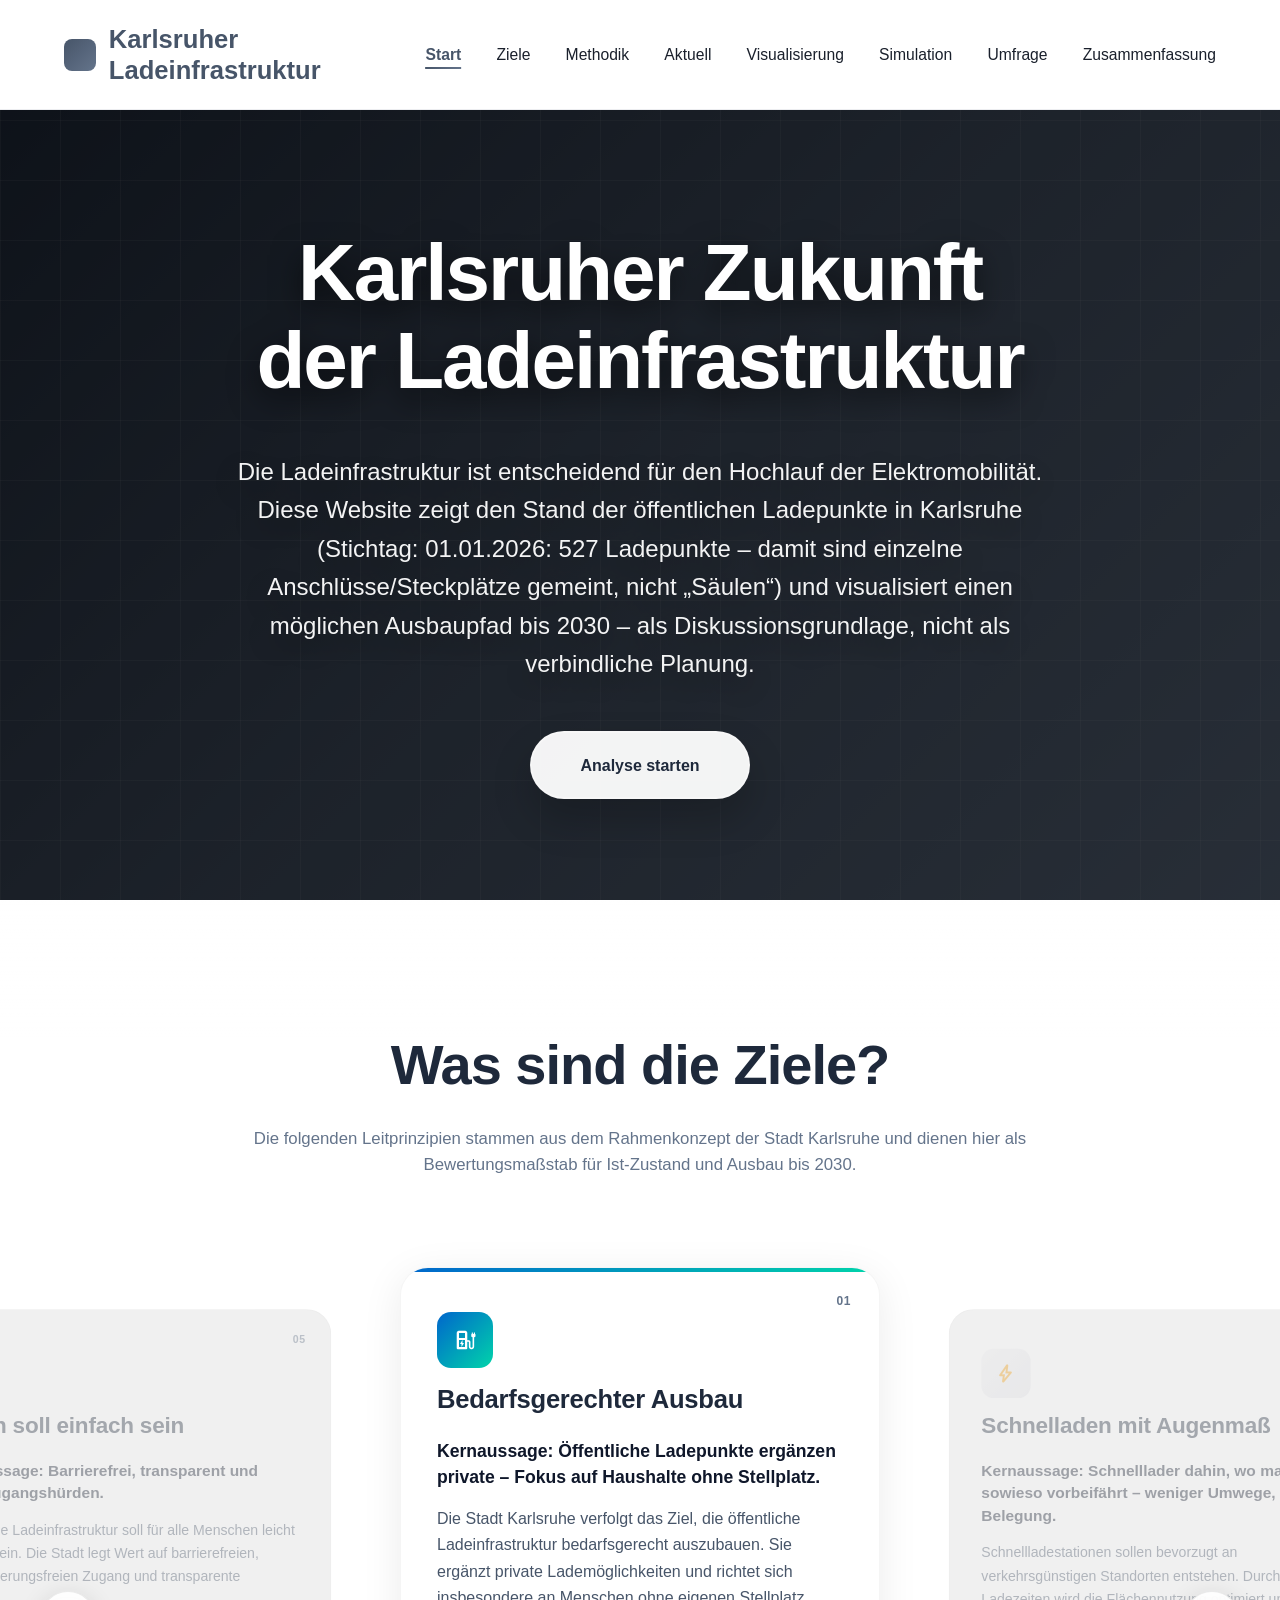
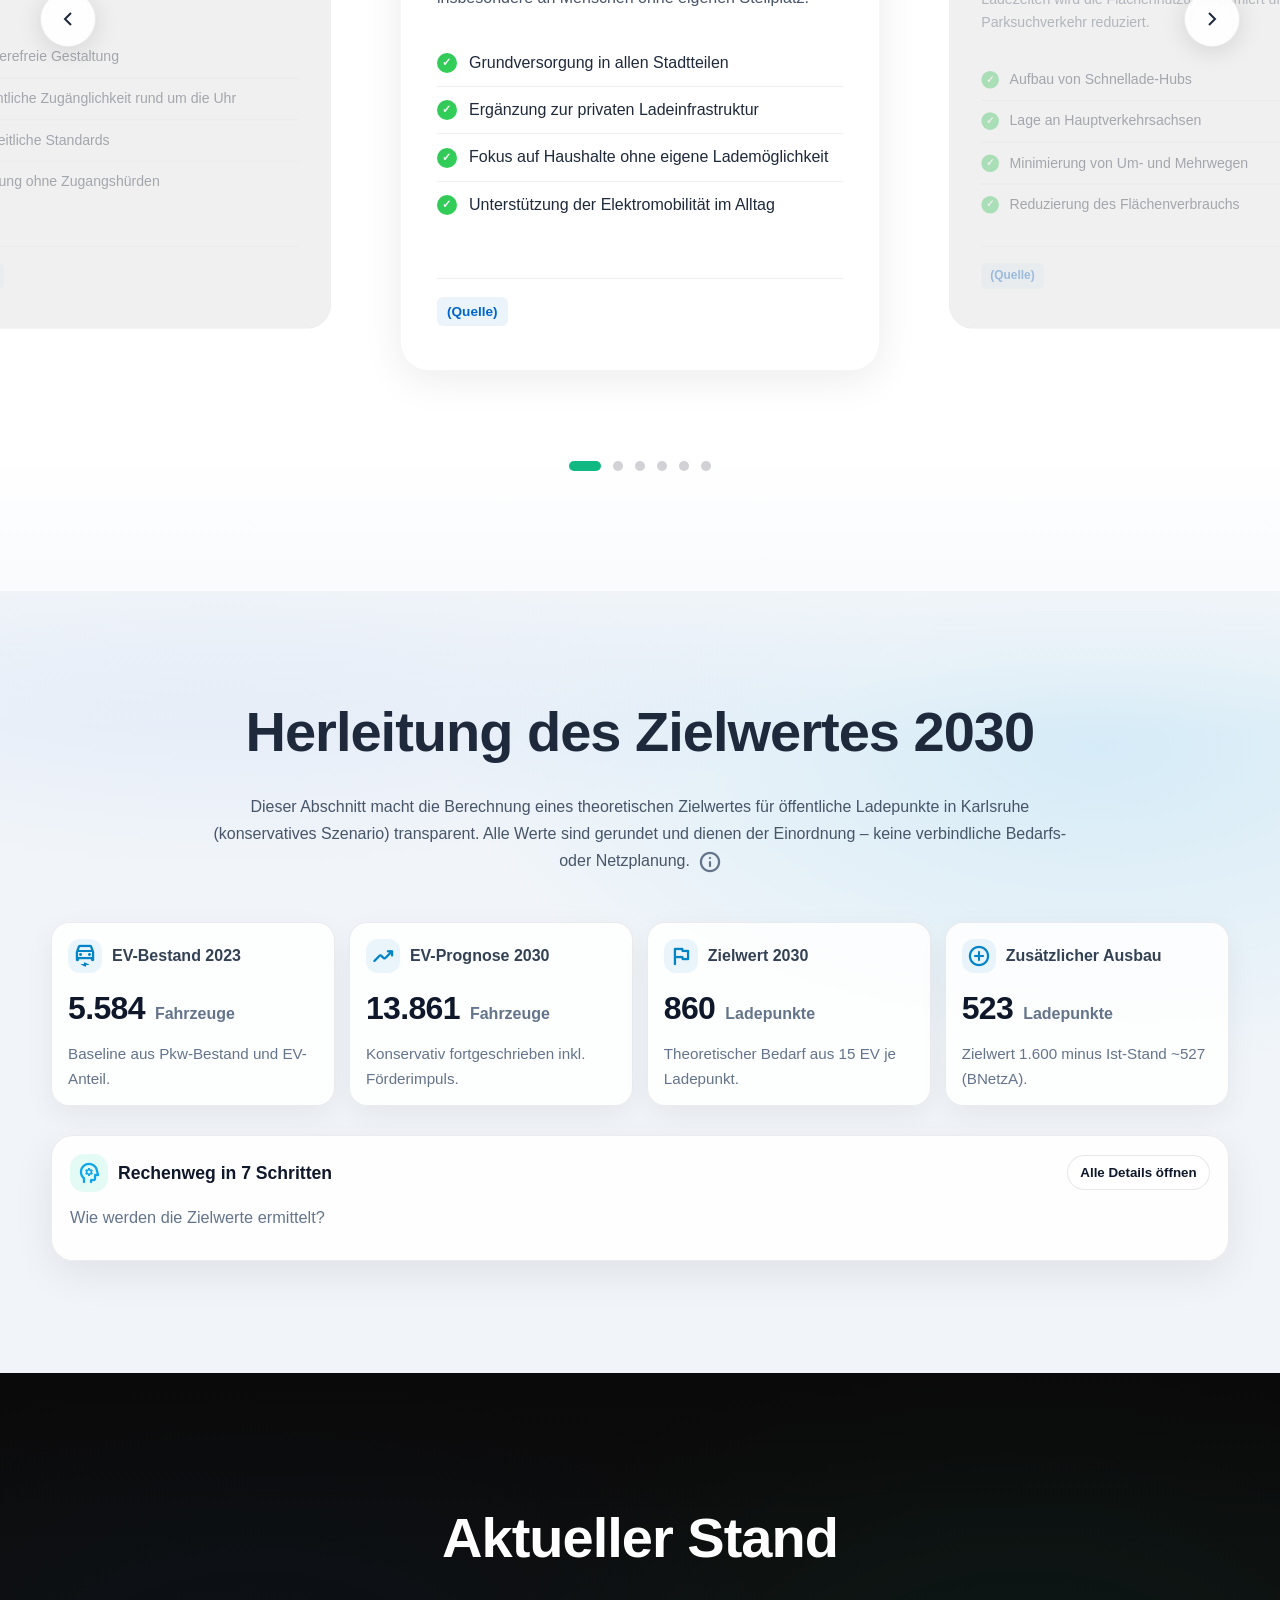
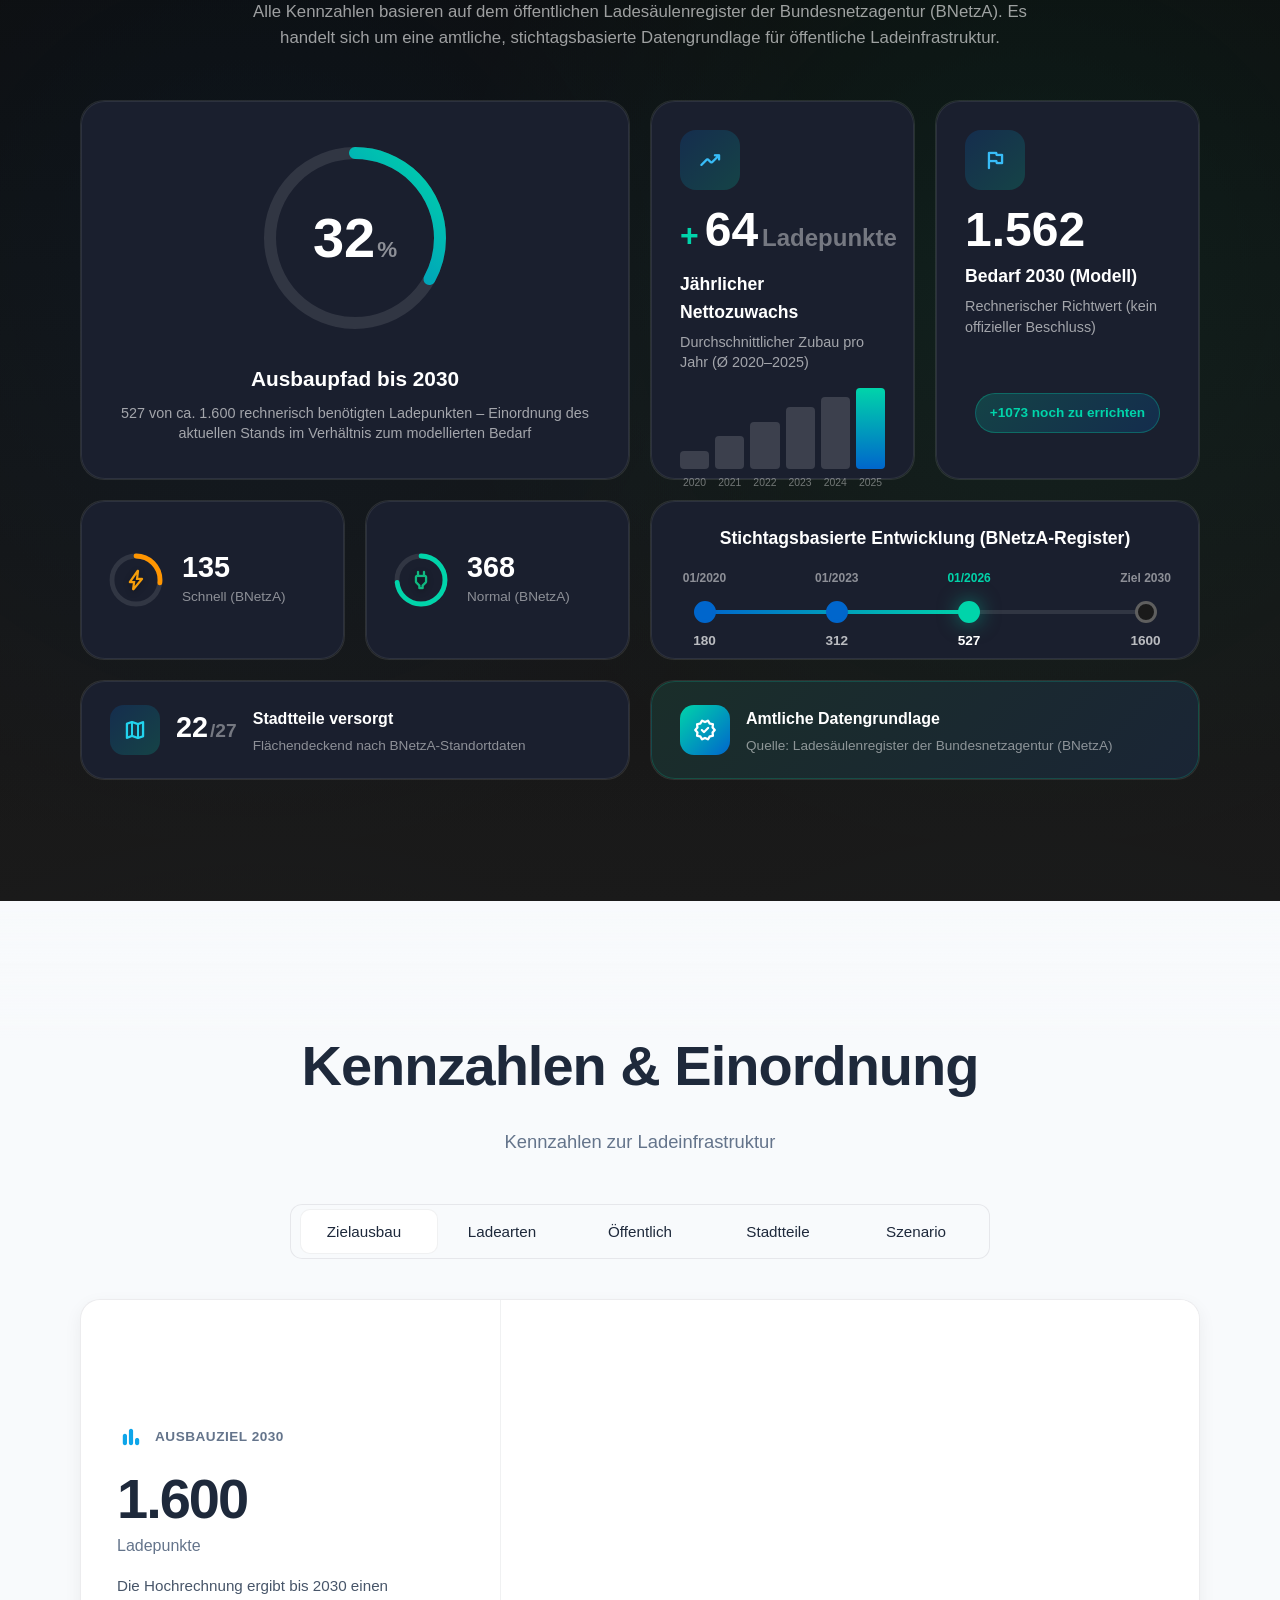
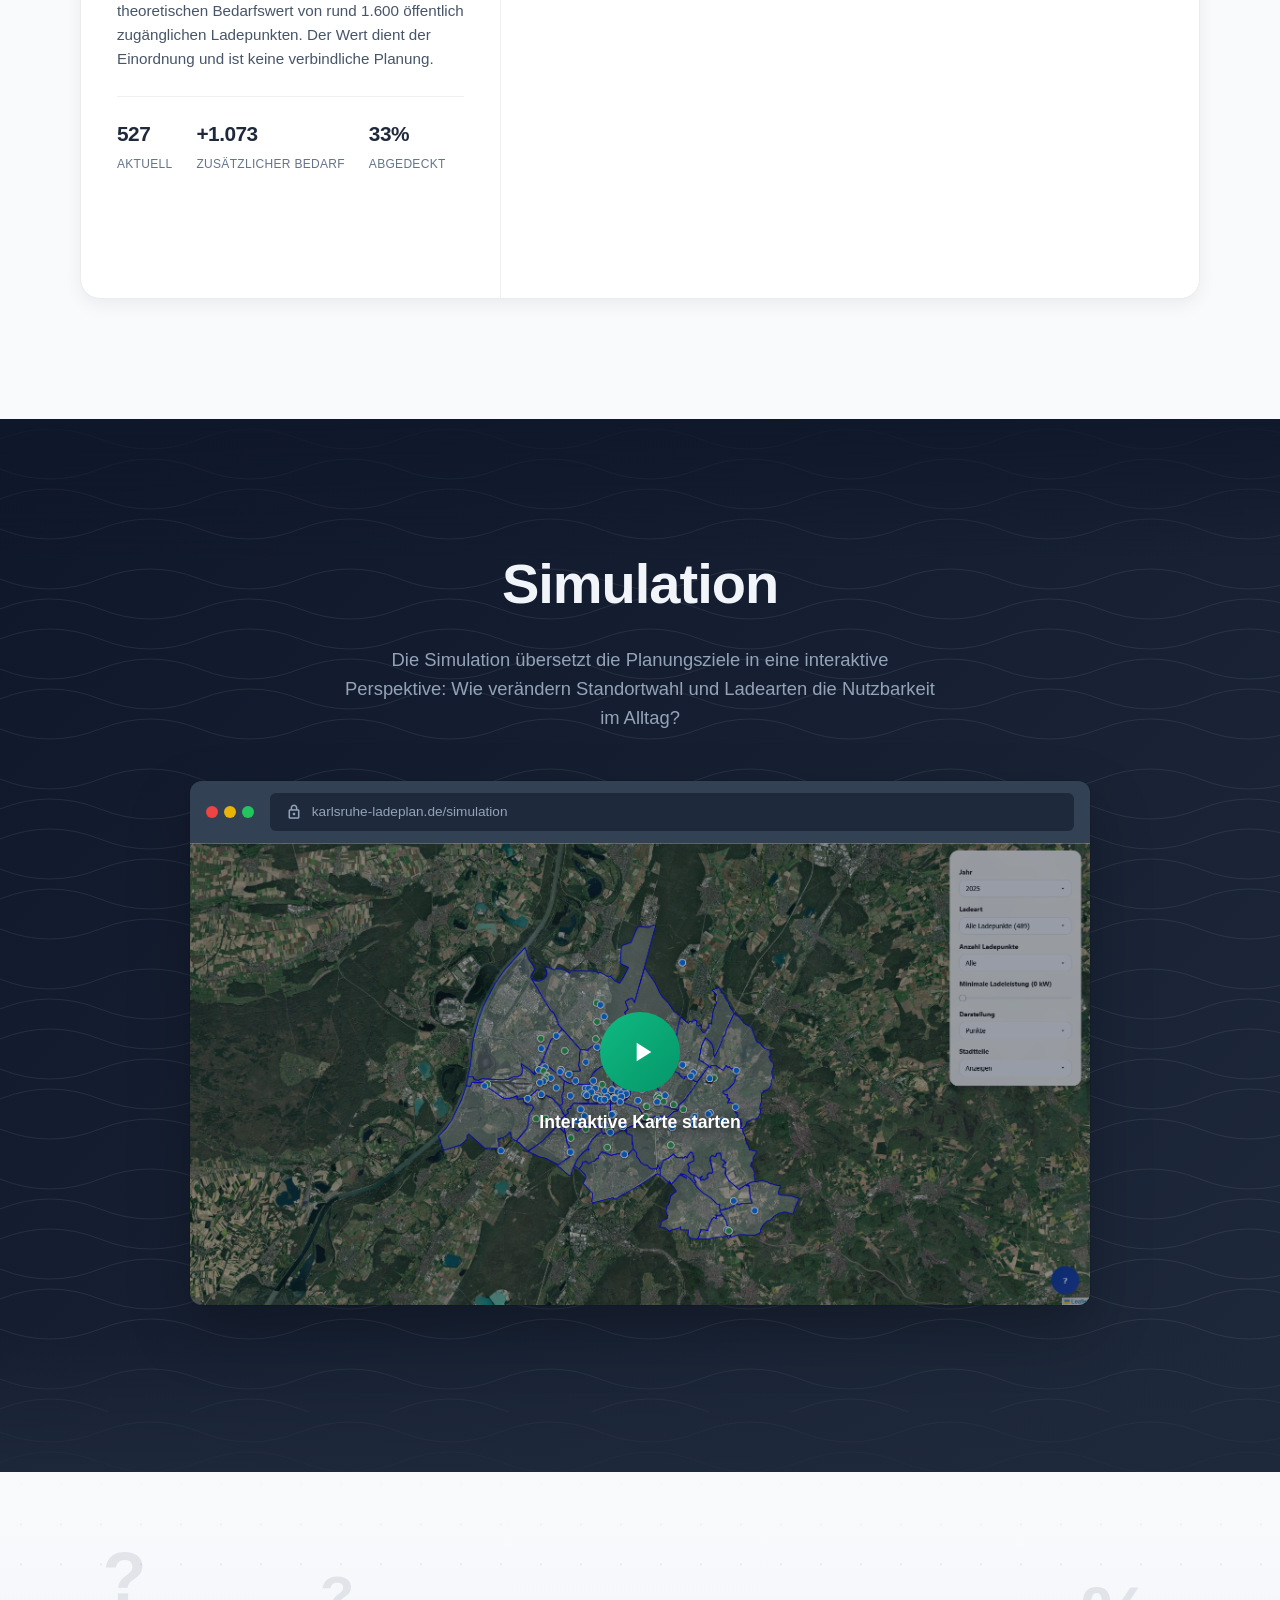
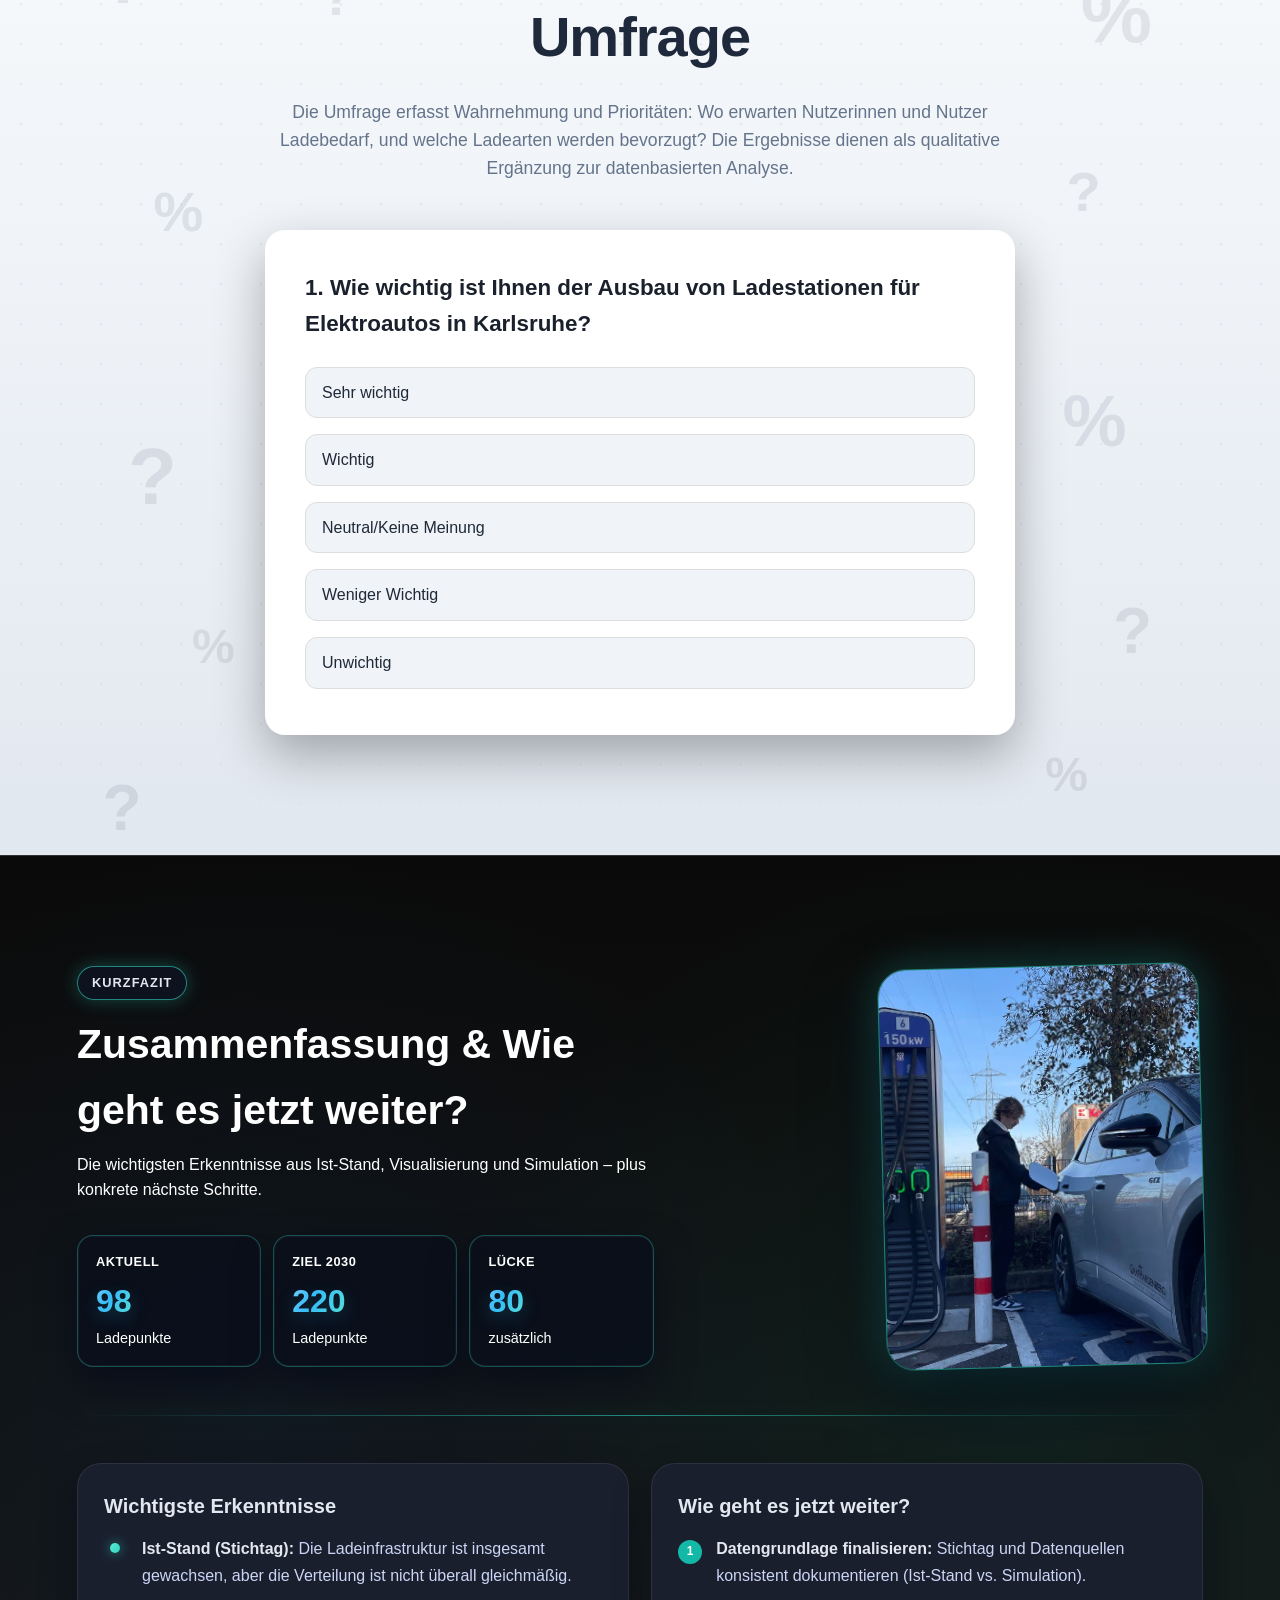
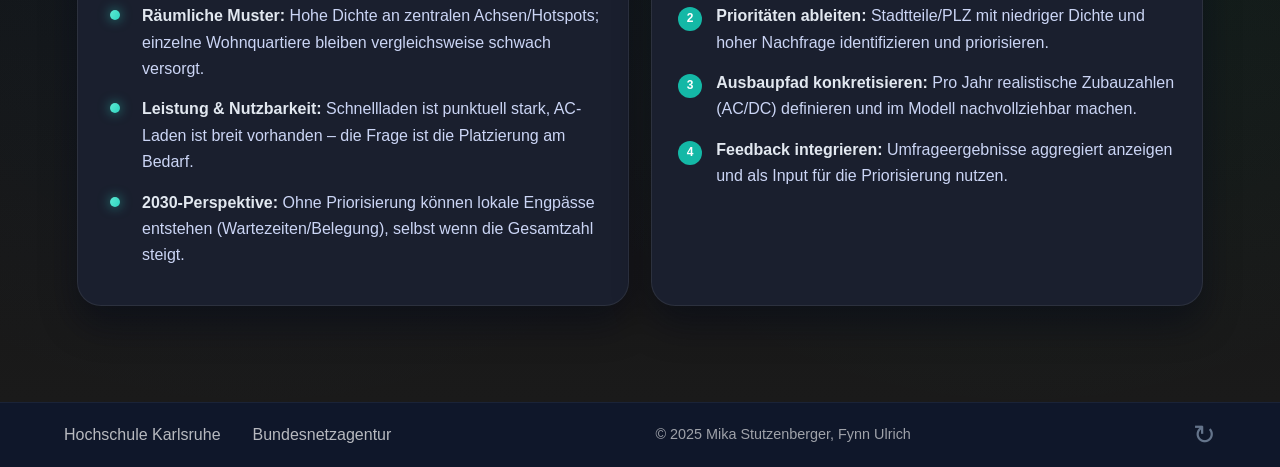
==== commit 6c1776f0: "Normalize filenames and fix asset paths" ====
--- a/index.html
+++ b/index.html
@@ -20,7 +20,7 @@
                 <li><a href="#home">Start</a></li>
                 <li><a href="#services">Ziele</a></li>
                 <li><a href="#methodik">Methodik</a></li>
-                <li><a href="#about">Aktueller Stand</a></li>
+                <li><a href="#about">Aktuell</a></li>
                 <li><a href="#visualized">Visualisierung</a></li>
                 <li><a href="#simulation">Simulation</a></li>
                 <li><a href="#survey">Umfrage</a></li>
@@ -38,7 +38,7 @@
             <!-- Hero Section -->
     <section id="home" class="hero">
        <video class="hero-video" autoplay muted loop playsinline>
-    <source src="Videos/LP_Traffic.mp4" type="video/mp4">
+    <source src="videos/LP_Traffic.mp4" type="video/mp4">
 </video>
 
 <div class="hero-content">
@@ -911,7 +911,7 @@
                             <h4 class="timeline-title">Stichtagsbasierte Entwicklung (BNetzA-Register)</h4>
                             <div class="timeline-track">
                                 <div class="timeline-progress" data-progress="60"></div>
-                               <div class="timeline-point completed edge-left" style="--pos: 0%">
+                               <div class="timeline-point completed edge-left" style="--pos: 0%">
   <span class="timeline-year">01/2020</span>
   <span class="timeline-value">180</span>
 </div>
@@ -926,7 +926,7 @@
   <span class="timeline-value">527</span>
 </div>
 
-<div class="timeline-point edge-right" style="--pos: 100%">
+<div class="timeline-point edge-right" style="--pos: 100%">
   <span class="timeline-year">Ziel 2030</span>
   <span class="timeline-value">1600</span>
 </div>
@@ -1241,7 +1241,7 @@
             <h2 class="section-title fade-in">Simulation</h2>
             <p class="simulation-subtitle">Die Simulation übersetzt die Planungsziele in eine interaktive Perspektive: Wie verändern Standortwahl und Ladearten die Nutzbarkeit im Alltag?</p>
             
-            <a href="Ladesäule/index.html" class="simulation-preview-link">
+            <a href="Ladesaeule/index.html" class="simulation-preview-link">
                 <div class="browser-mockup">
                     <div class="browser-header">
                         <div class="browser-dots">
@@ -1254,7 +1254,7 @@
                         </div>
                     </div>
                     <div class="browser-content">
-                        <img src="Screenshot Simulation.png" alt="Simulation Vorschau - Interaktive Karte der Ladeinfrastruktur">
+                        <img src="Screenshot-Simulation.png" alt="Simulation Vorschau - Interaktive Karte der Ladeinfrastruktur">
                         <div class="preview-overlay">
                             <div class="play-button">
                                 <svg viewBox="0 0 24 24" fill="currentColor">
@@ -1333,8 +1333,8 @@
         <div class="summary-hero-media" aria-hidden="true">
           <div class="summary-media-frame">
             <picture>
-              <source srcset="images/charge.avif" type="image/avif">
-              <img src="images/about-image-01.jpg" alt="Lades&auml;ule in urbaner Umgebung">
+              <source srcset="images/charge.avif" type="image/avif">
+              <img src="images/about-image-01.jpg" alt="Lades&auml;ule in urbaner Umgebung">
             </picture>
             <div class="summary-media-shine"></div>
           </div>
@@ -1411,71 +1411,71 @@
         </div>
     </footer>
 <script src="tooplate-strategic-scripts.js"></script>
-<!-- PDF-Embed -->
-<div id="pdfEmbed1" class="pdf-overlay" aria-hidden="true">
-        <div id="pdfModalContent1" class="pdf-modal" role="dialog" aria-modal="true" aria-label="Rahmenkonzept PDF">
-                <button type="button" class="pdf-close" aria-label="Schließen">&times;</button>
-                <iframe id="pdfFrame1" src="Rahmenkonzept_E-Ladeinfrastruktur_Fortschreibung_2025.pdf#page=1" width="100%" height="100%" style="border:none;"></iframe>
-        </div>
-</div>
+<!-- PDF-Embed -->
+<div id="pdfEmbed1" class="pdf-overlay" aria-hidden="true">
+        <div id="pdfModalContent1" class="pdf-modal" role="dialog" aria-modal="true" aria-label="Rahmenkonzept PDF">
+                <button type="button" class="pdf-close" aria-label="Schließen">&times;</button>
+                <iframe id="pdfFrame1" src="Rahmenkonzept_E-Ladeinfrastruktur_Fortschreibung_2025.pdf#page=1" width="100%" height="100%" style="border:none;"></iframe>
+        </div>
+</div>
 <script>
 // PDF-Link-Logik für alle markierten Stellen
-const pdfOverlay = document.getElementById('pdfEmbed1');
-const pdfFrame = document.getElementById('pdfFrame1');
-const pdfCloseBtn = document.querySelector('.pdf-close');
-
-const pdfLinks = [
-    { id: 'pdfLinkQ1', page: 5 },
-    { id: 'pdfLinkQ2', page: 9 },
-    { id: 'pdfLinkQ3', page: 10 },
-    { id: 'pdfLinkQ4', page: 7 },
-    { id: 'pdfLinkQ5', page: 7 },
-    { id: 'pdfLinkQ6', page: 7 }
-];
-
-function openPdf(page) {
-    if (!pdfOverlay || !pdfFrame) return;
-    pdfOverlay.classList.add('active');
-    pdfOverlay.setAttribute('aria-hidden', 'false');
-    pdfFrame.src = 'Rahmenkonzept_E-Ladeinfrastruktur_Fortschreibung_2025.pdf#page=' + page;
-    document.body.style.overflow = 'hidden';
-}
-
-function closePdf() {
-    if (!pdfOverlay) return;
-    pdfOverlay.classList.remove('active');
-    pdfOverlay.setAttribute('aria-hidden', 'true');
-    document.body.style.overflow = '';
-}
-
-pdfLinks.forEach(function(link) {
-    const el = document.getElementById(link.id);
-    if (el) {
-        el.onclick = function(e) {
-            e.preventDefault();
-            openPdf(link.page);
-        };
-    }
-});
-
-if (pdfCloseBtn) {
-    pdfCloseBtn.addEventListener('click', closePdf);
-}
-
-if (pdfOverlay) {
-    pdfOverlay.addEventListener('click', (e) => {
-        if (e.target === pdfOverlay) {
-            closePdf();
-        }
-    });
-}
-
-document.addEventListener('keydown', (e) => {
-    if (e.key === 'Escape' && pdfOverlay && pdfOverlay.classList.contains('active')) {
-        closePdf();
-    }
-});
-</script>
+const pdfOverlay = document.getElementById('pdfEmbed1');
+const pdfFrame = document.getElementById('pdfFrame1');
+const pdfCloseBtn = document.querySelector('.pdf-close');
+
+const pdfLinks = [
+    { id: 'pdfLinkQ1', page: 5 },
+    { id: 'pdfLinkQ2', page: 9 },
+    { id: 'pdfLinkQ3', page: 10 },
+    { id: 'pdfLinkQ4', page: 7 },
+    { id: 'pdfLinkQ5', page: 7 },
+    { id: 'pdfLinkQ6', page: 7 }
+];
+
+function openPdf(page) {
+    if (!pdfOverlay || !pdfFrame) return;
+    pdfOverlay.classList.add('active');
+    pdfOverlay.setAttribute('aria-hidden', 'false');
+    pdfFrame.src = 'Rahmenkonzept_E-Ladeinfrastruktur_Fortschreibung_2025.pdf#page=' + page;
+    document.body.style.overflow = 'hidden';
+}
+
+function closePdf() {
+    if (!pdfOverlay) return;
+    pdfOverlay.classList.remove('active');
+    pdfOverlay.setAttribute('aria-hidden', 'true');
+    document.body.style.overflow = '';
+}
+
+pdfLinks.forEach(function(link) {
+    const el = document.getElementById(link.id);
+    if (el) {
+        el.onclick = function(e) {
+            e.preventDefault();
+            openPdf(link.page);
+        };
+    }
+});
+
+if (pdfCloseBtn) {
+    pdfCloseBtn.addEventListener('click', closePdf);
+}
+
+if (pdfOverlay) {
+    pdfOverlay.addEventListener('click', (e) => {
+        if (e.target === pdfOverlay) {
+            closePdf();
+        }
+    });
+}
+
+document.addEventListener('keydown', (e) => {
+    if (e.key === 'Escape' && pdfOverlay && pdfOverlay.classList.contains('active')) {
+        closePdf();
+    }
+});
+</script>
 
 </body>
 </html>
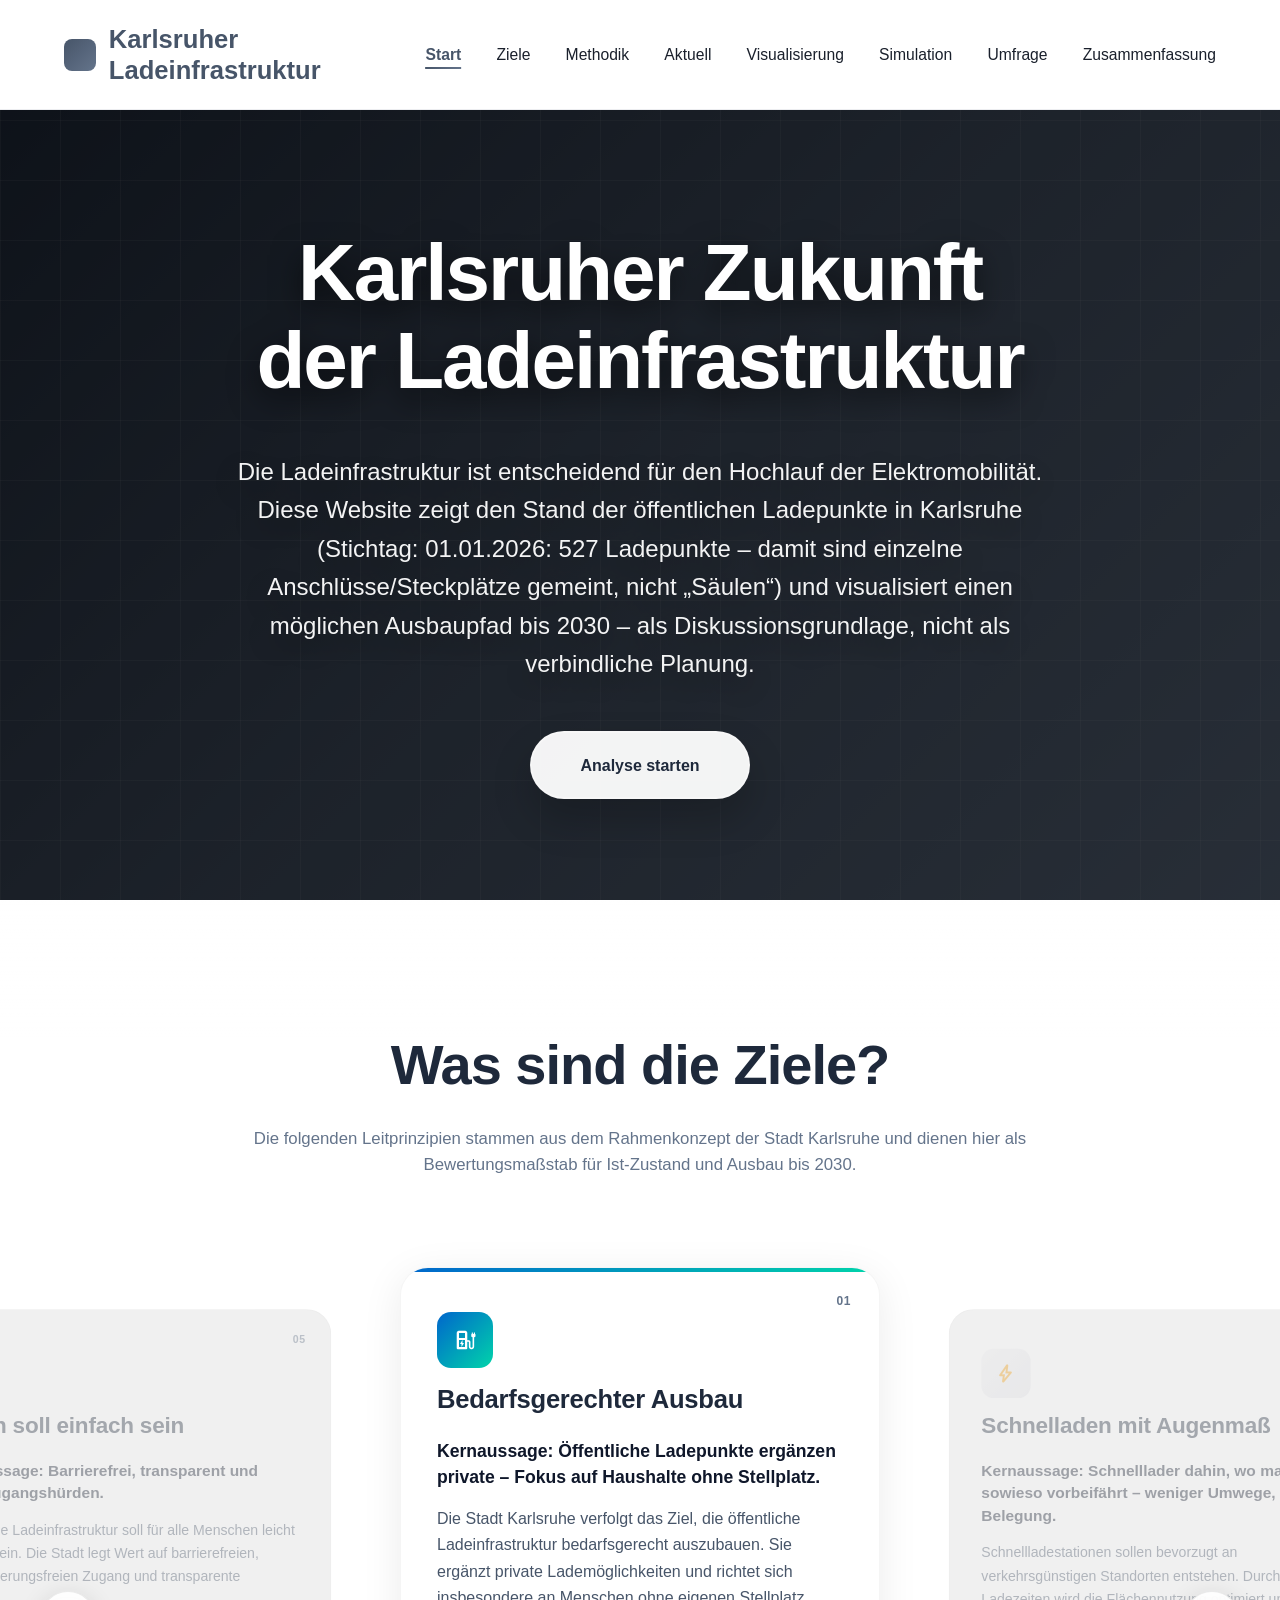
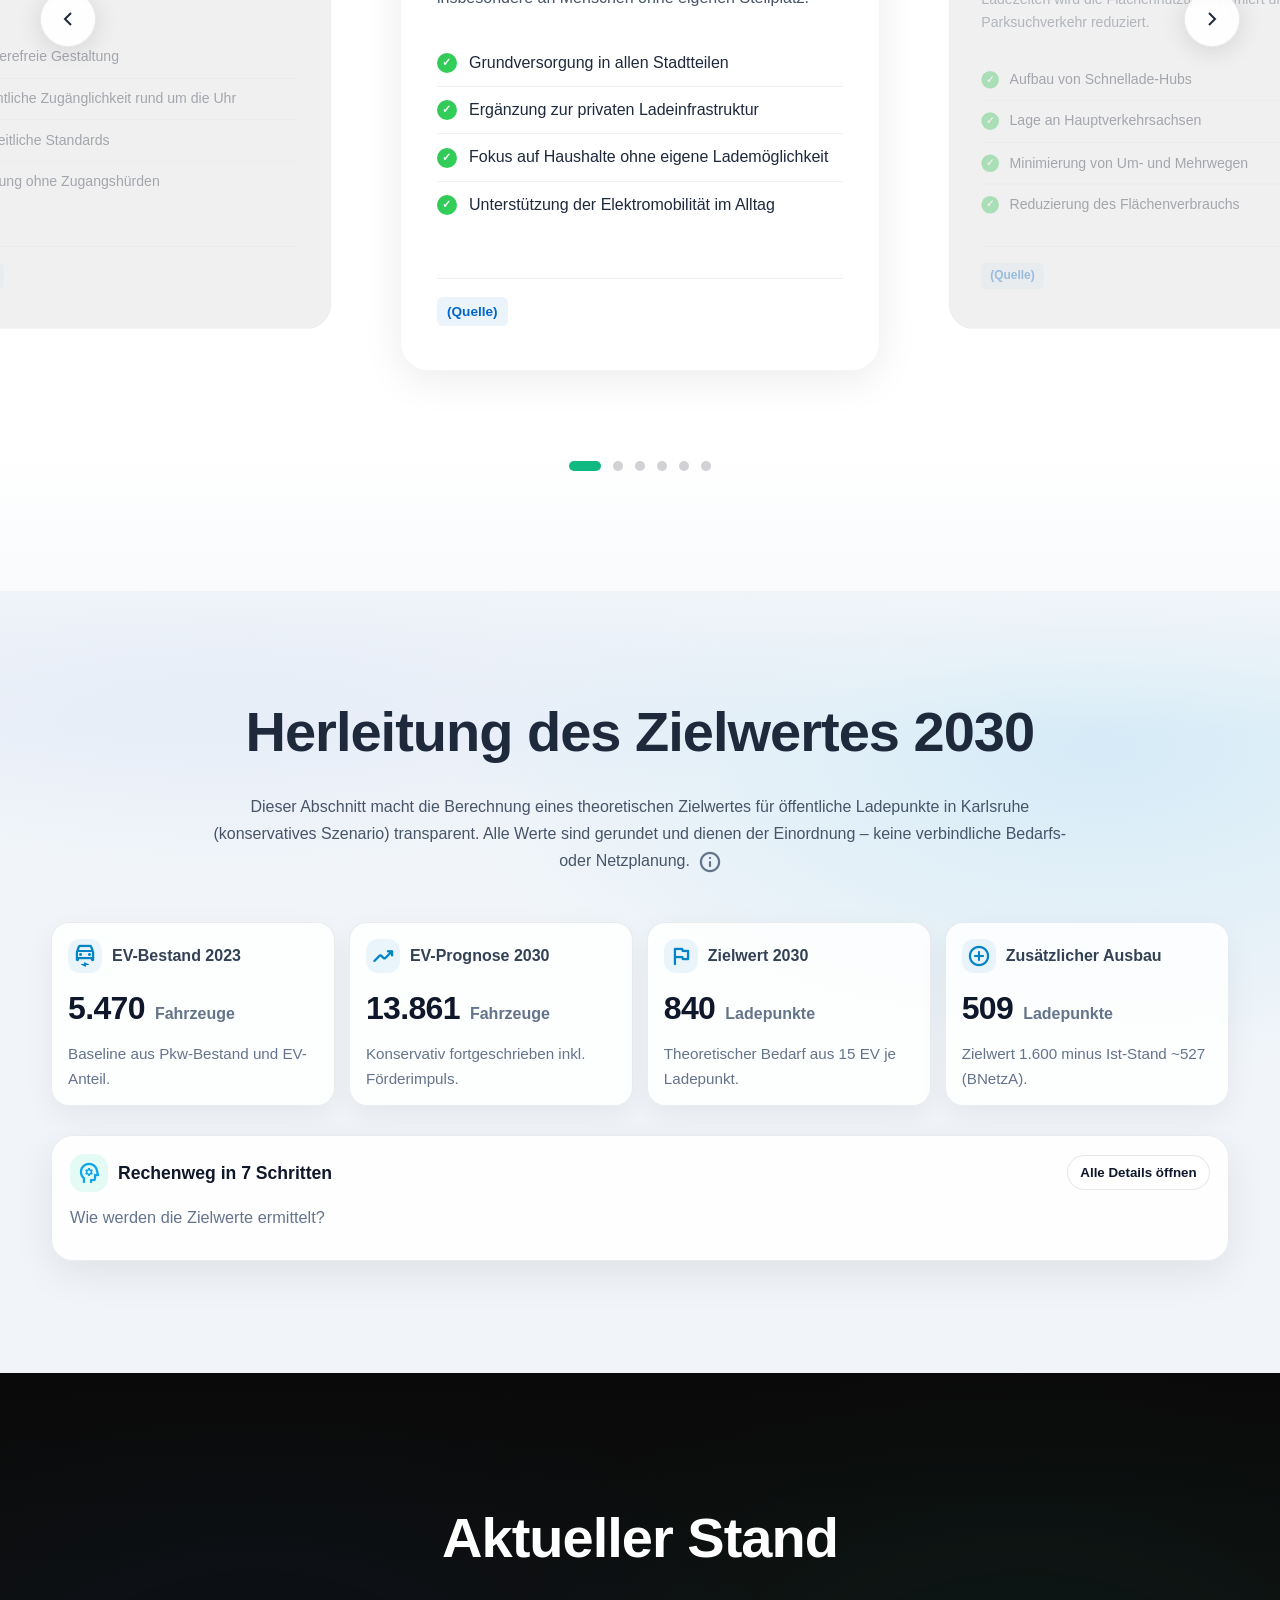
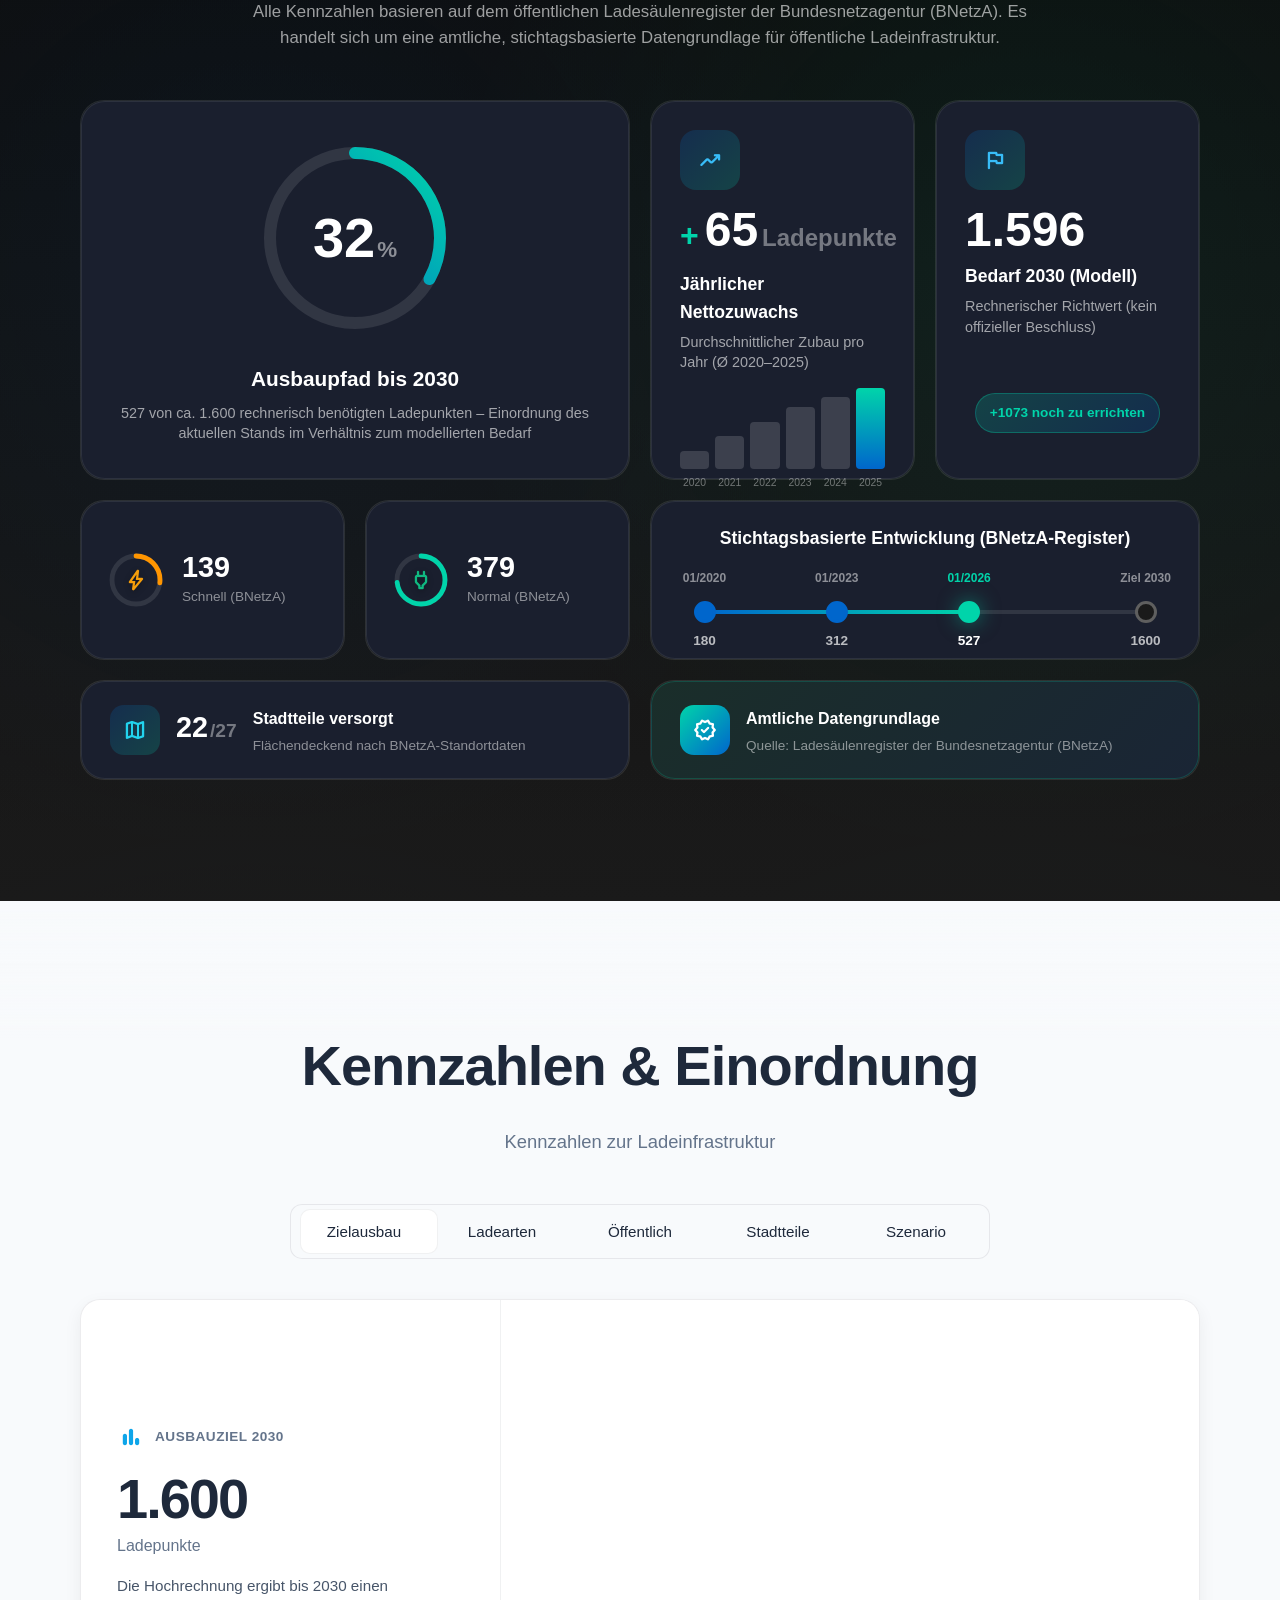
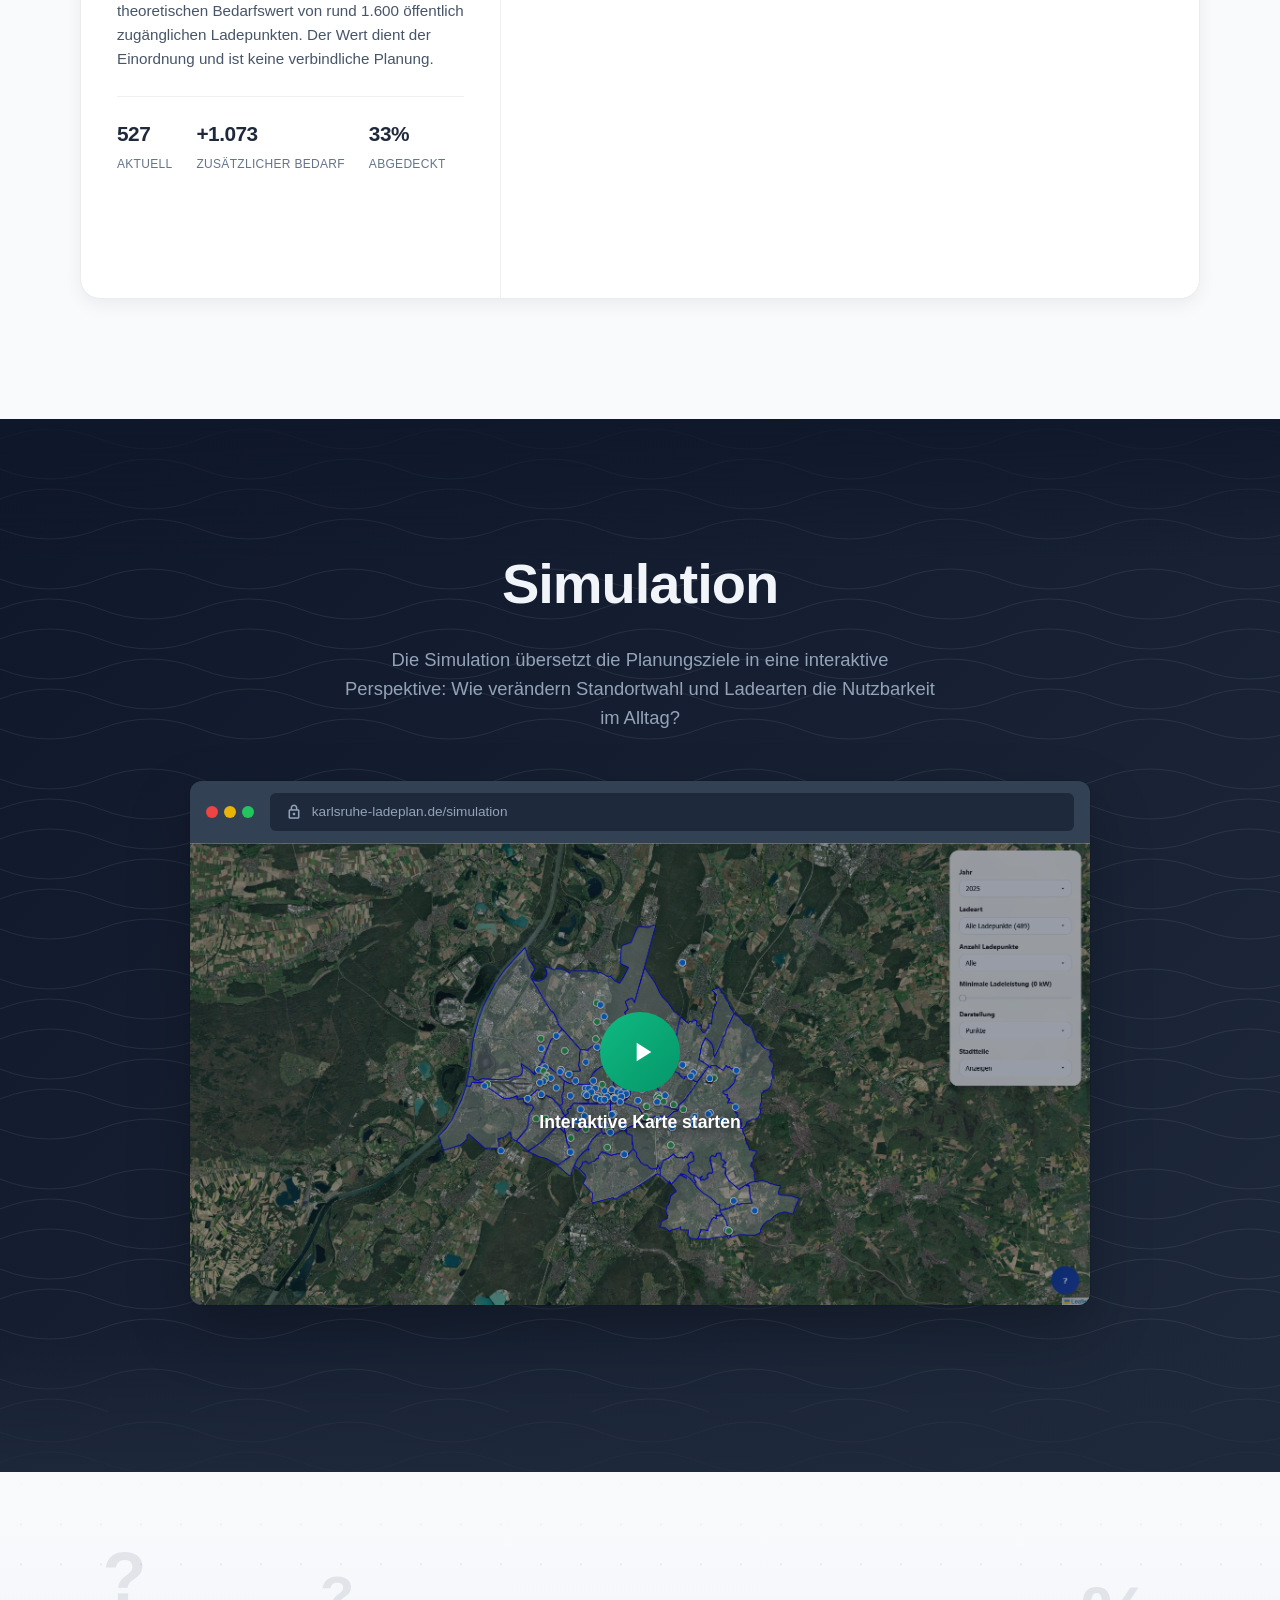
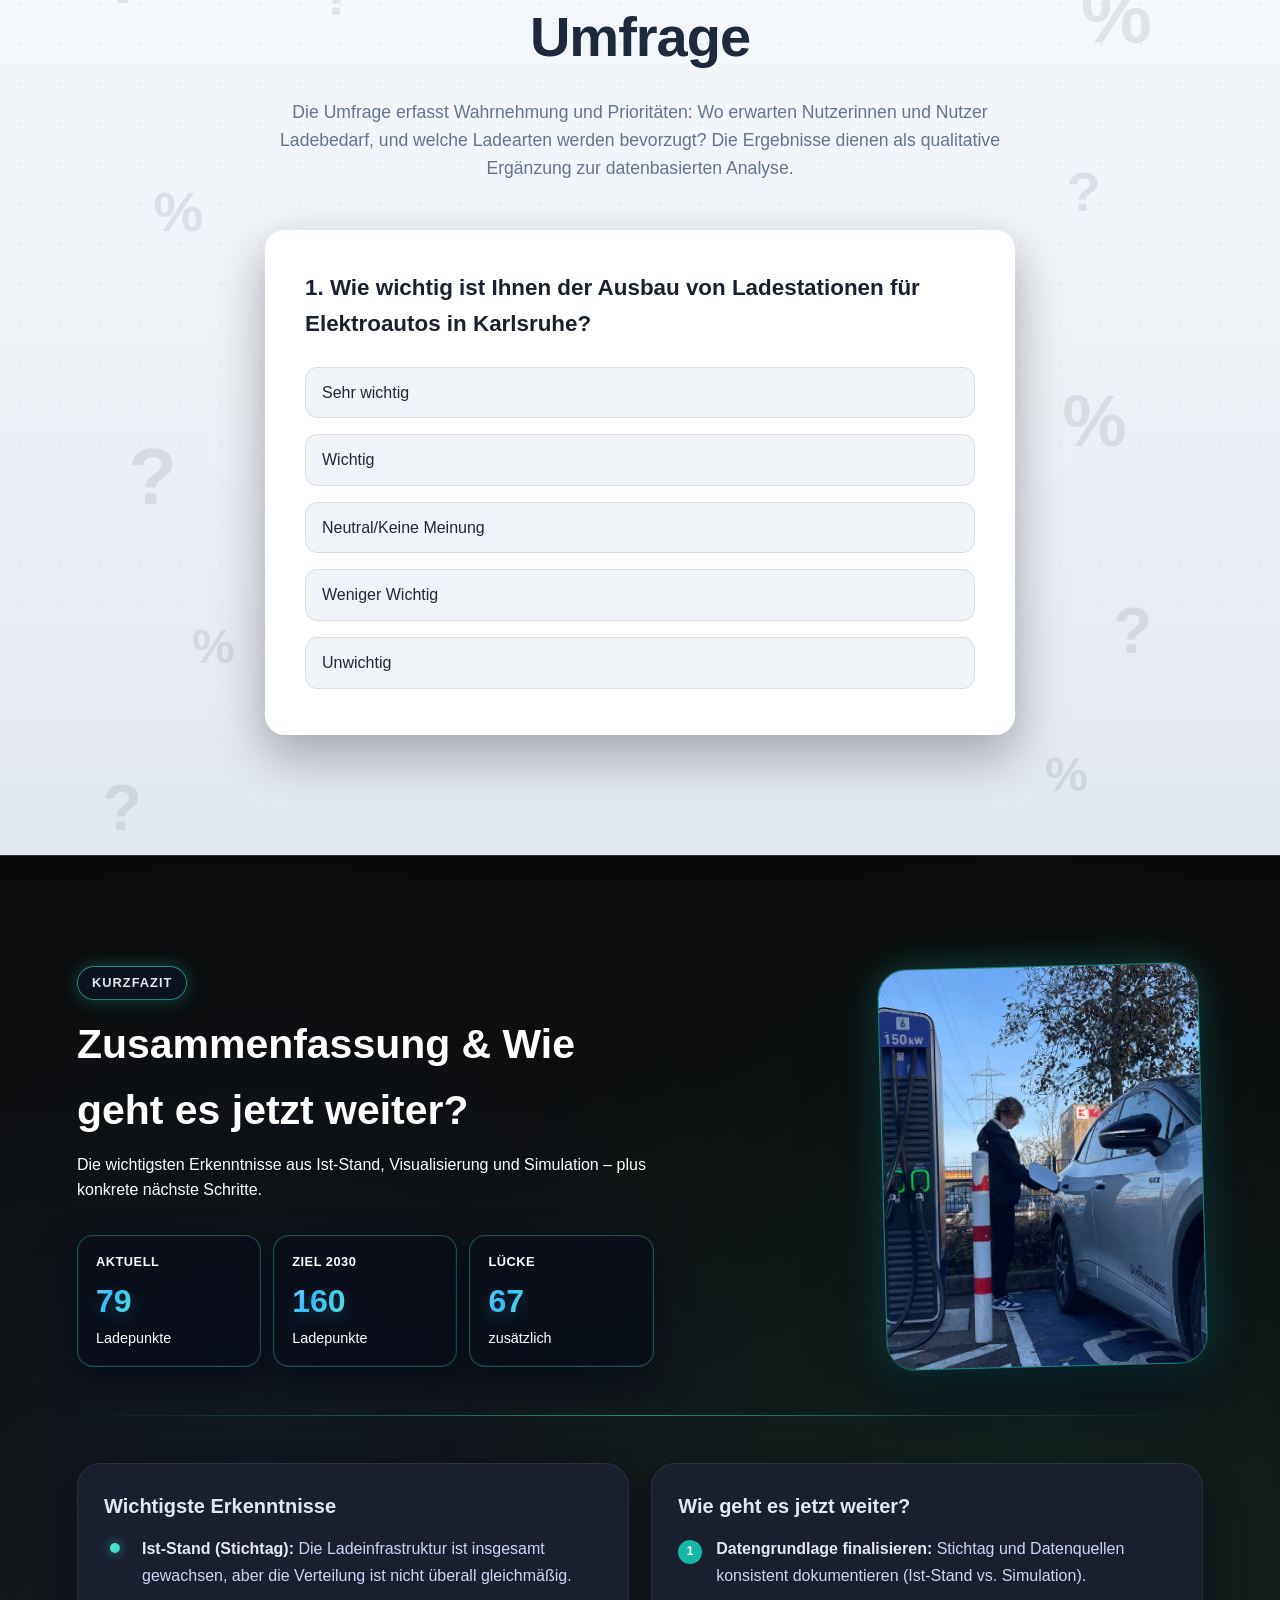
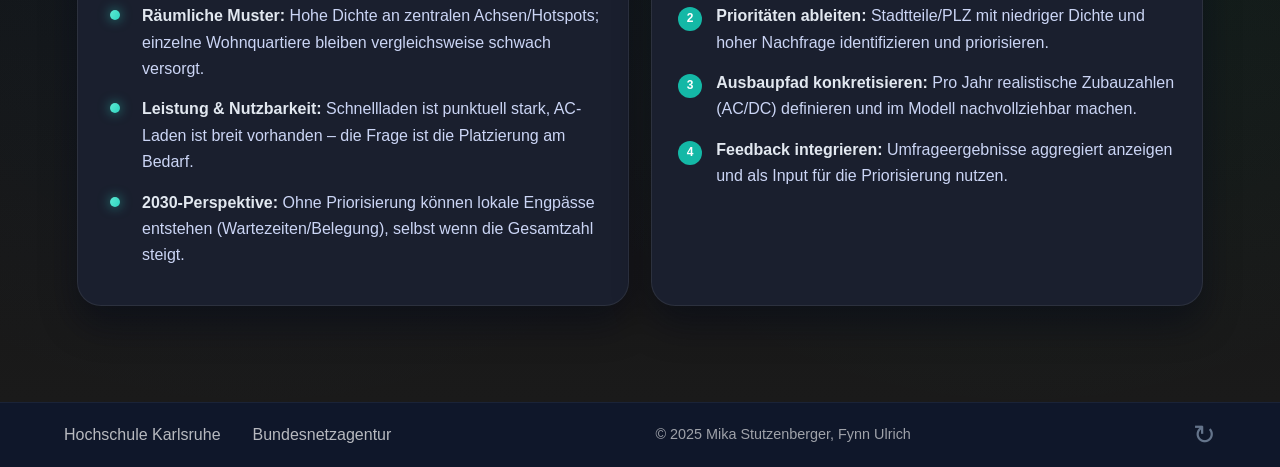
==== commit eeb1cb68: "Fix video path casing" ====
--- a/index.html
+++ b/index.html
@@ -38,7 +38,7 @@
             <!-- Hero Section -->
     <section id="home" class="hero">
        <video class="hero-video" autoplay muted loop playsinline>
-    <source src="videos/LP_Traffic.mp4" type="video/mp4">
+    <source src="Videos/LP_Traffic.mp4" type="video/mp4">
 </video>
 
 <div class="hero-content">
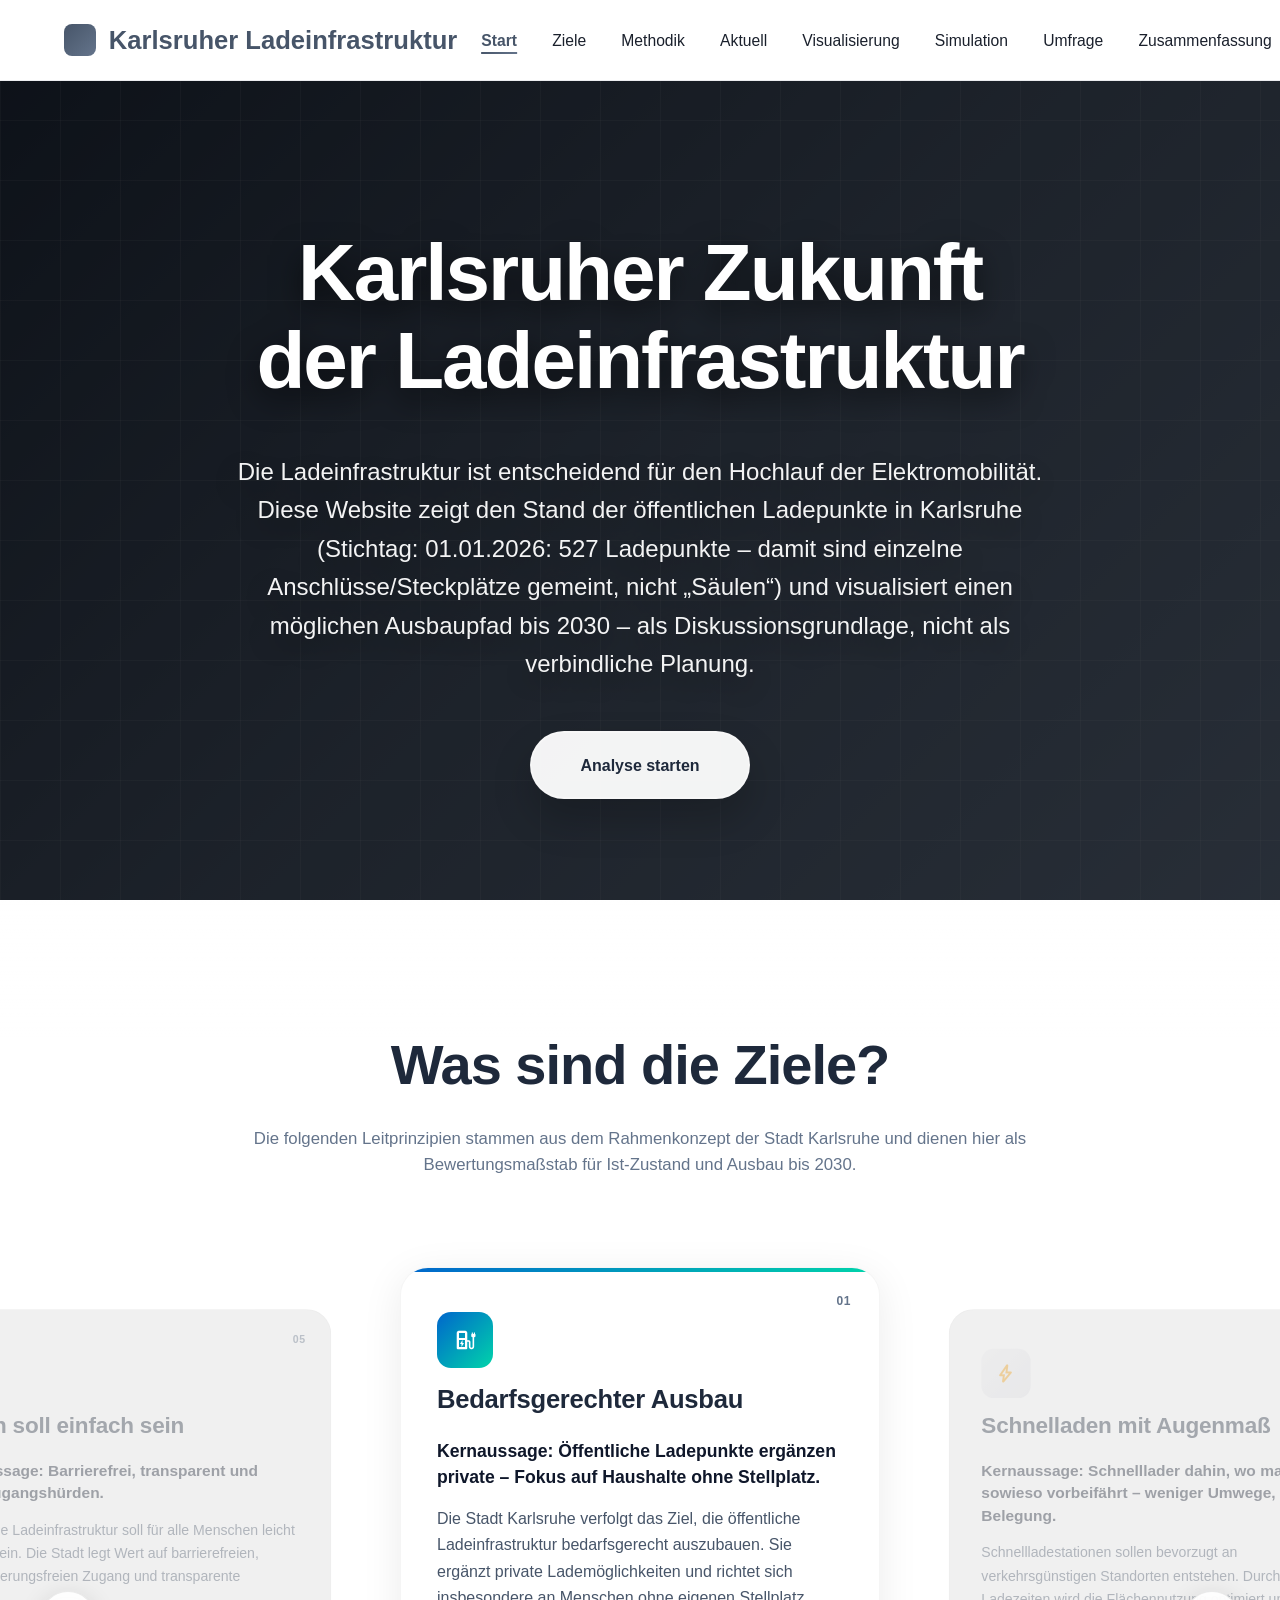
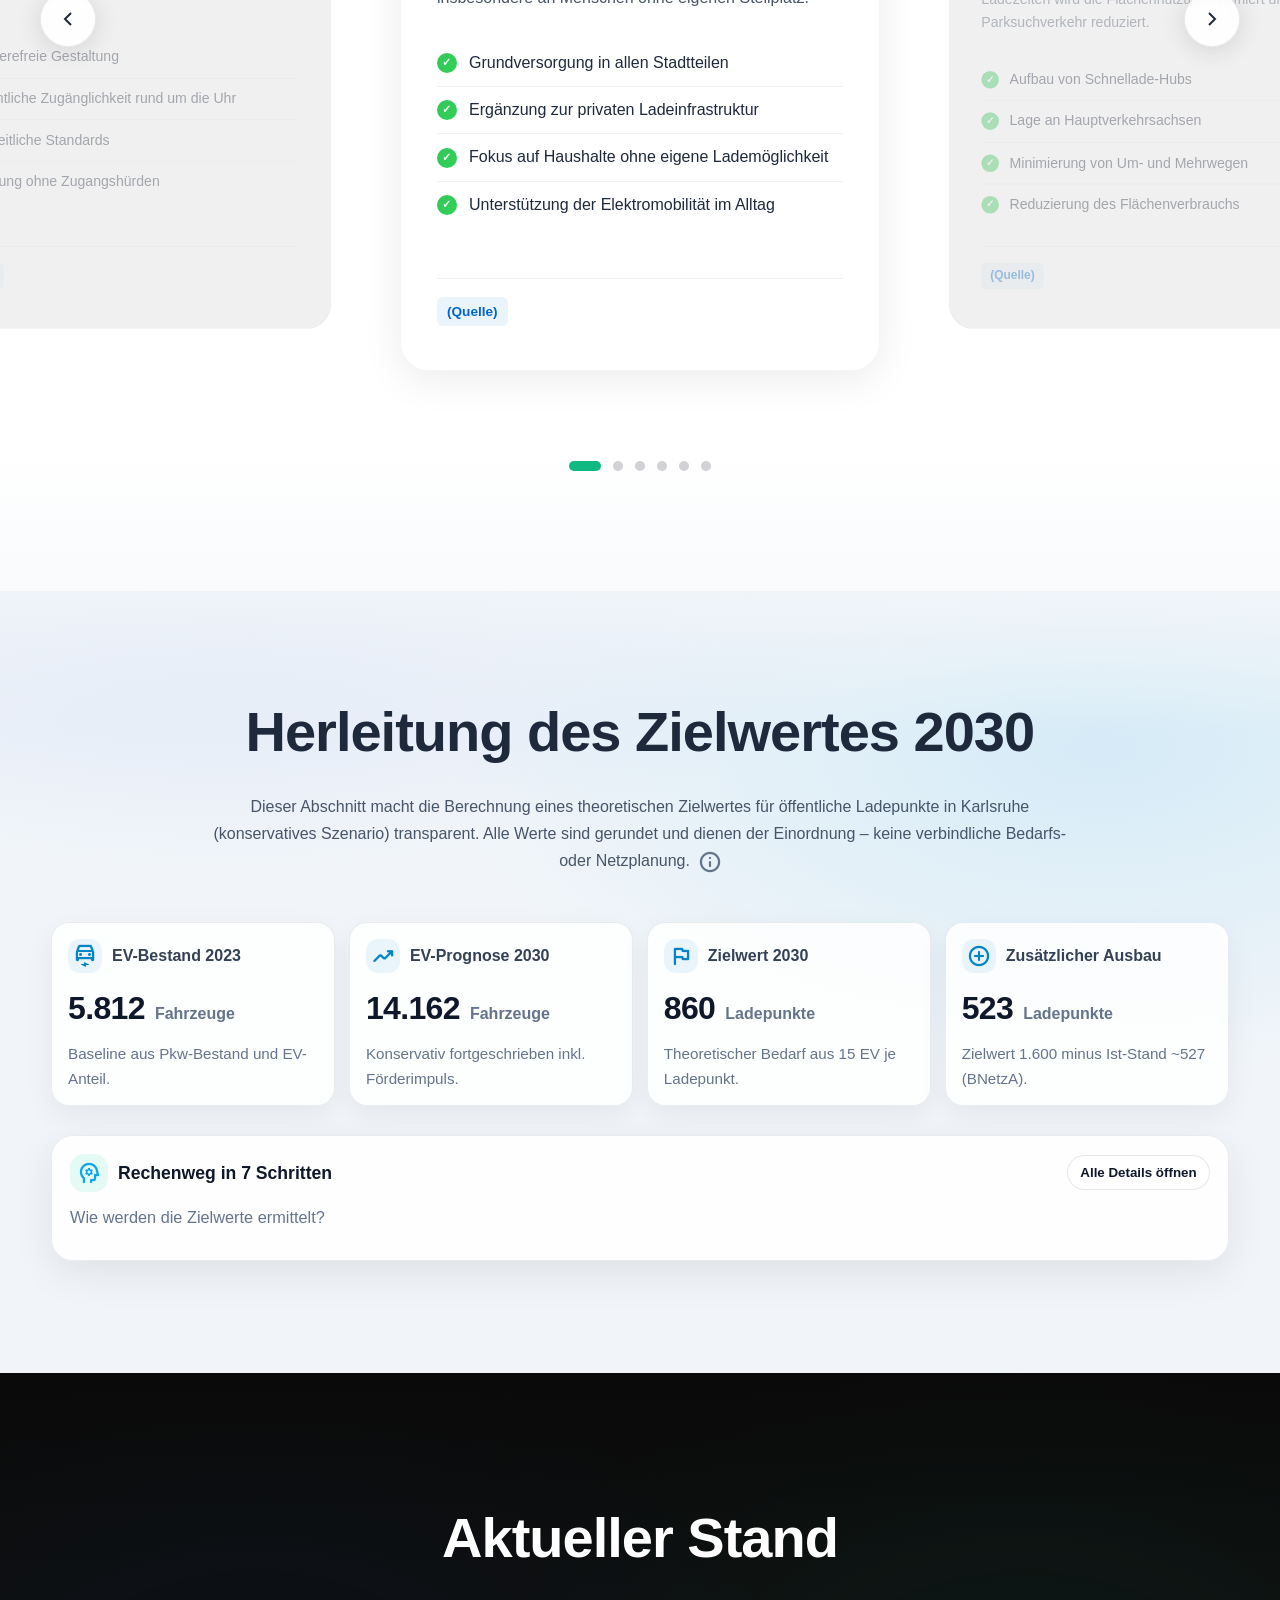
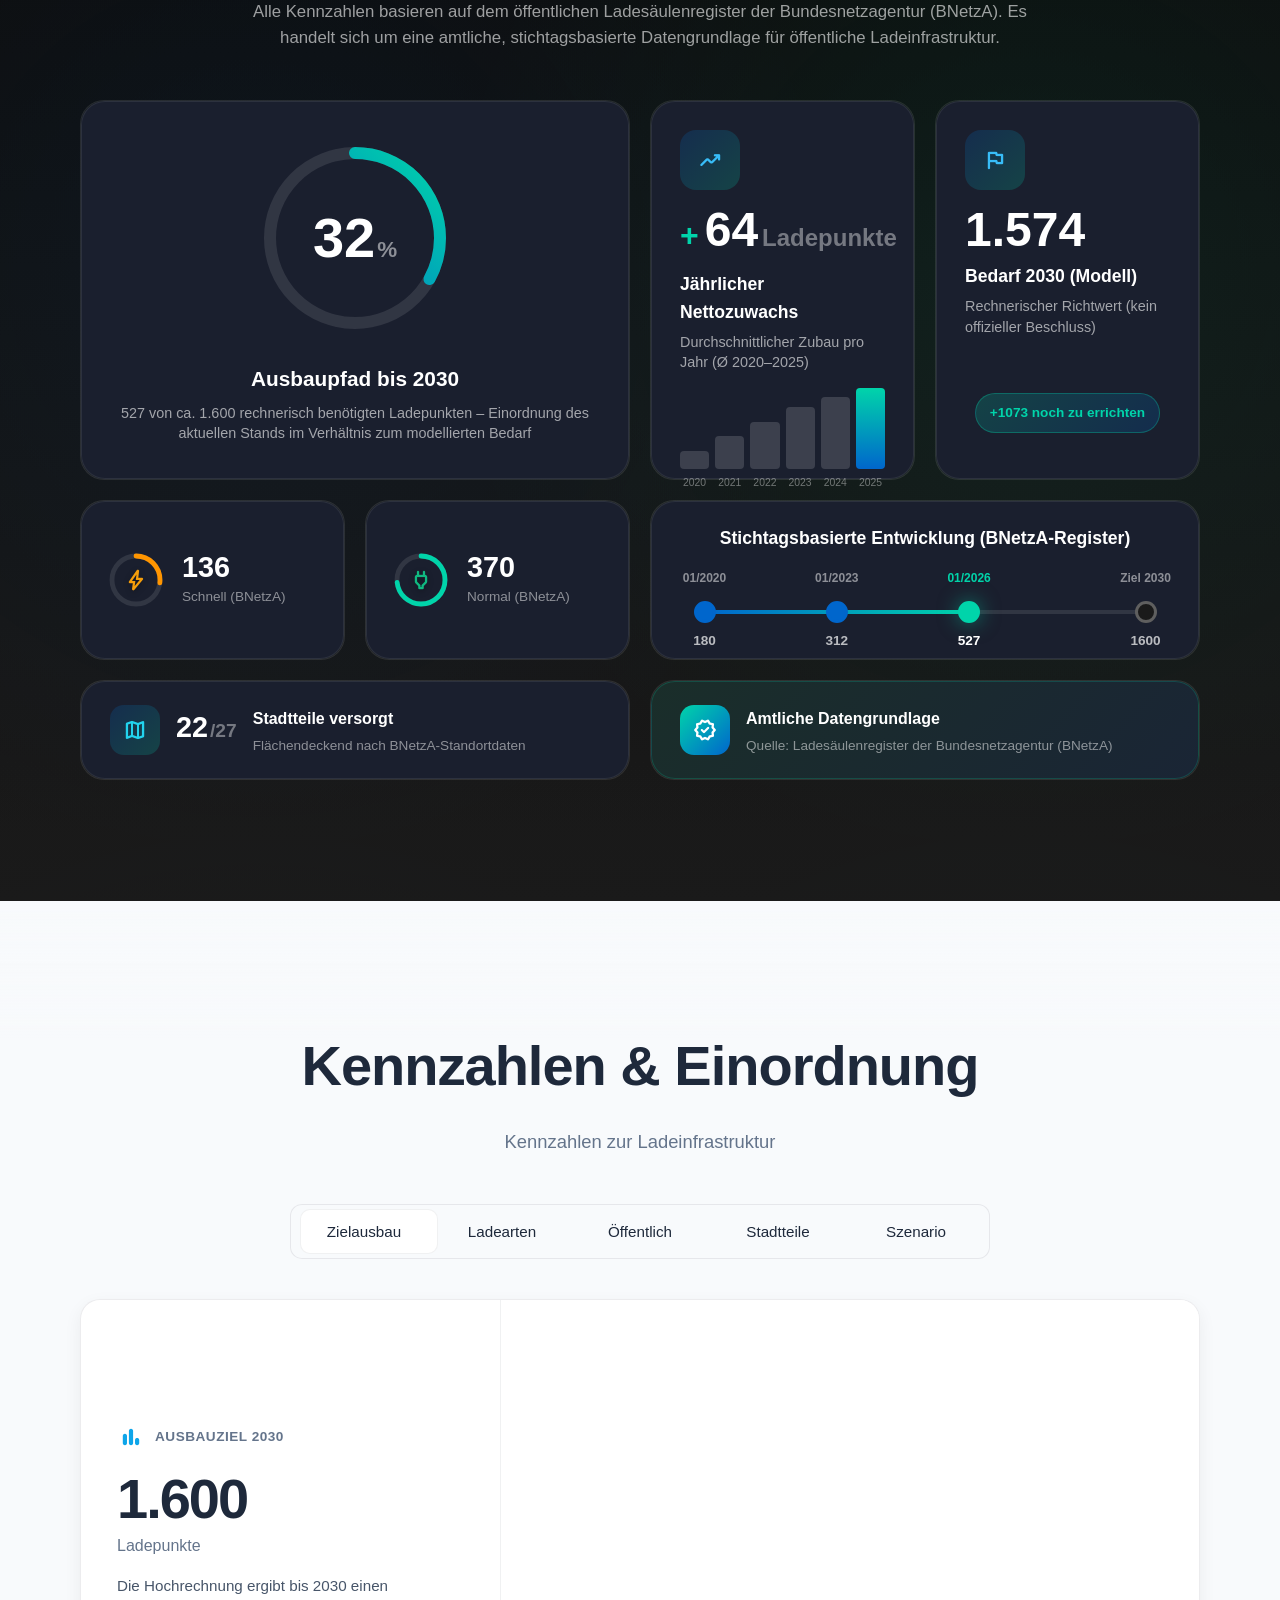
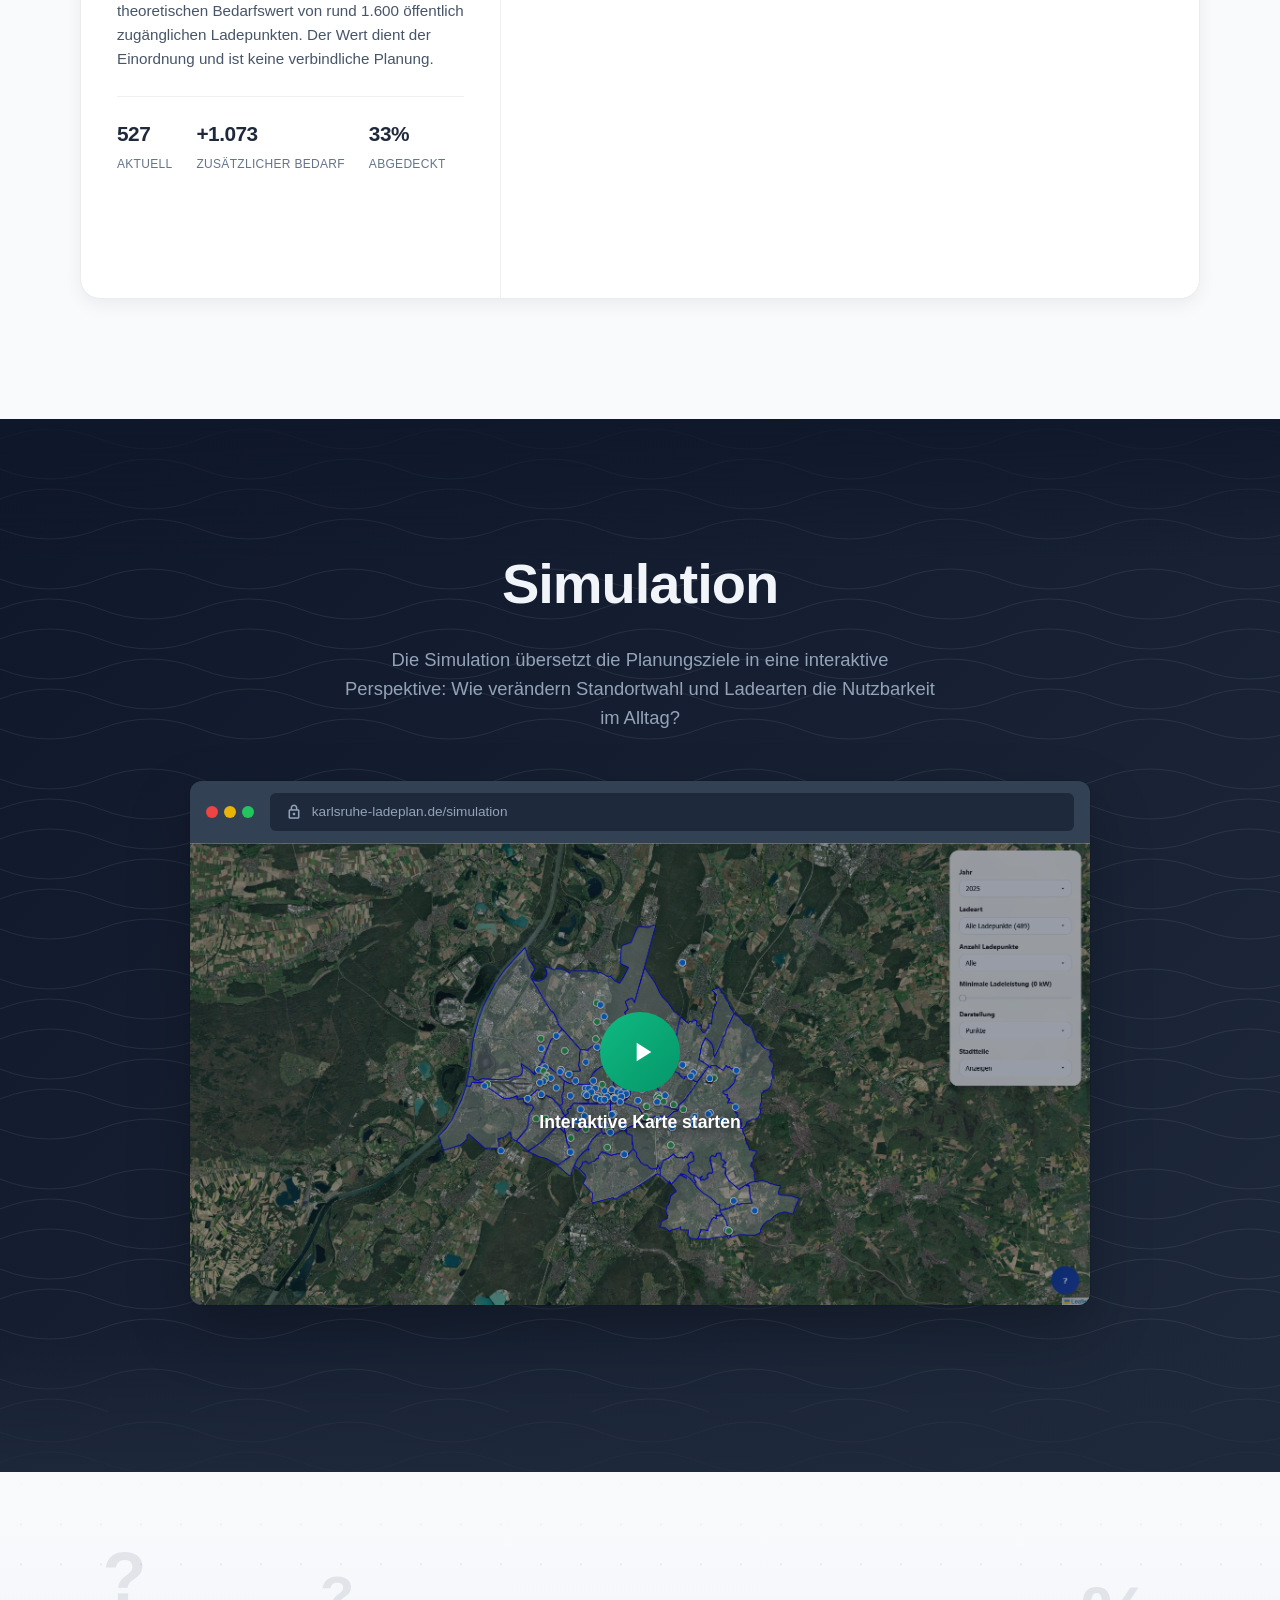
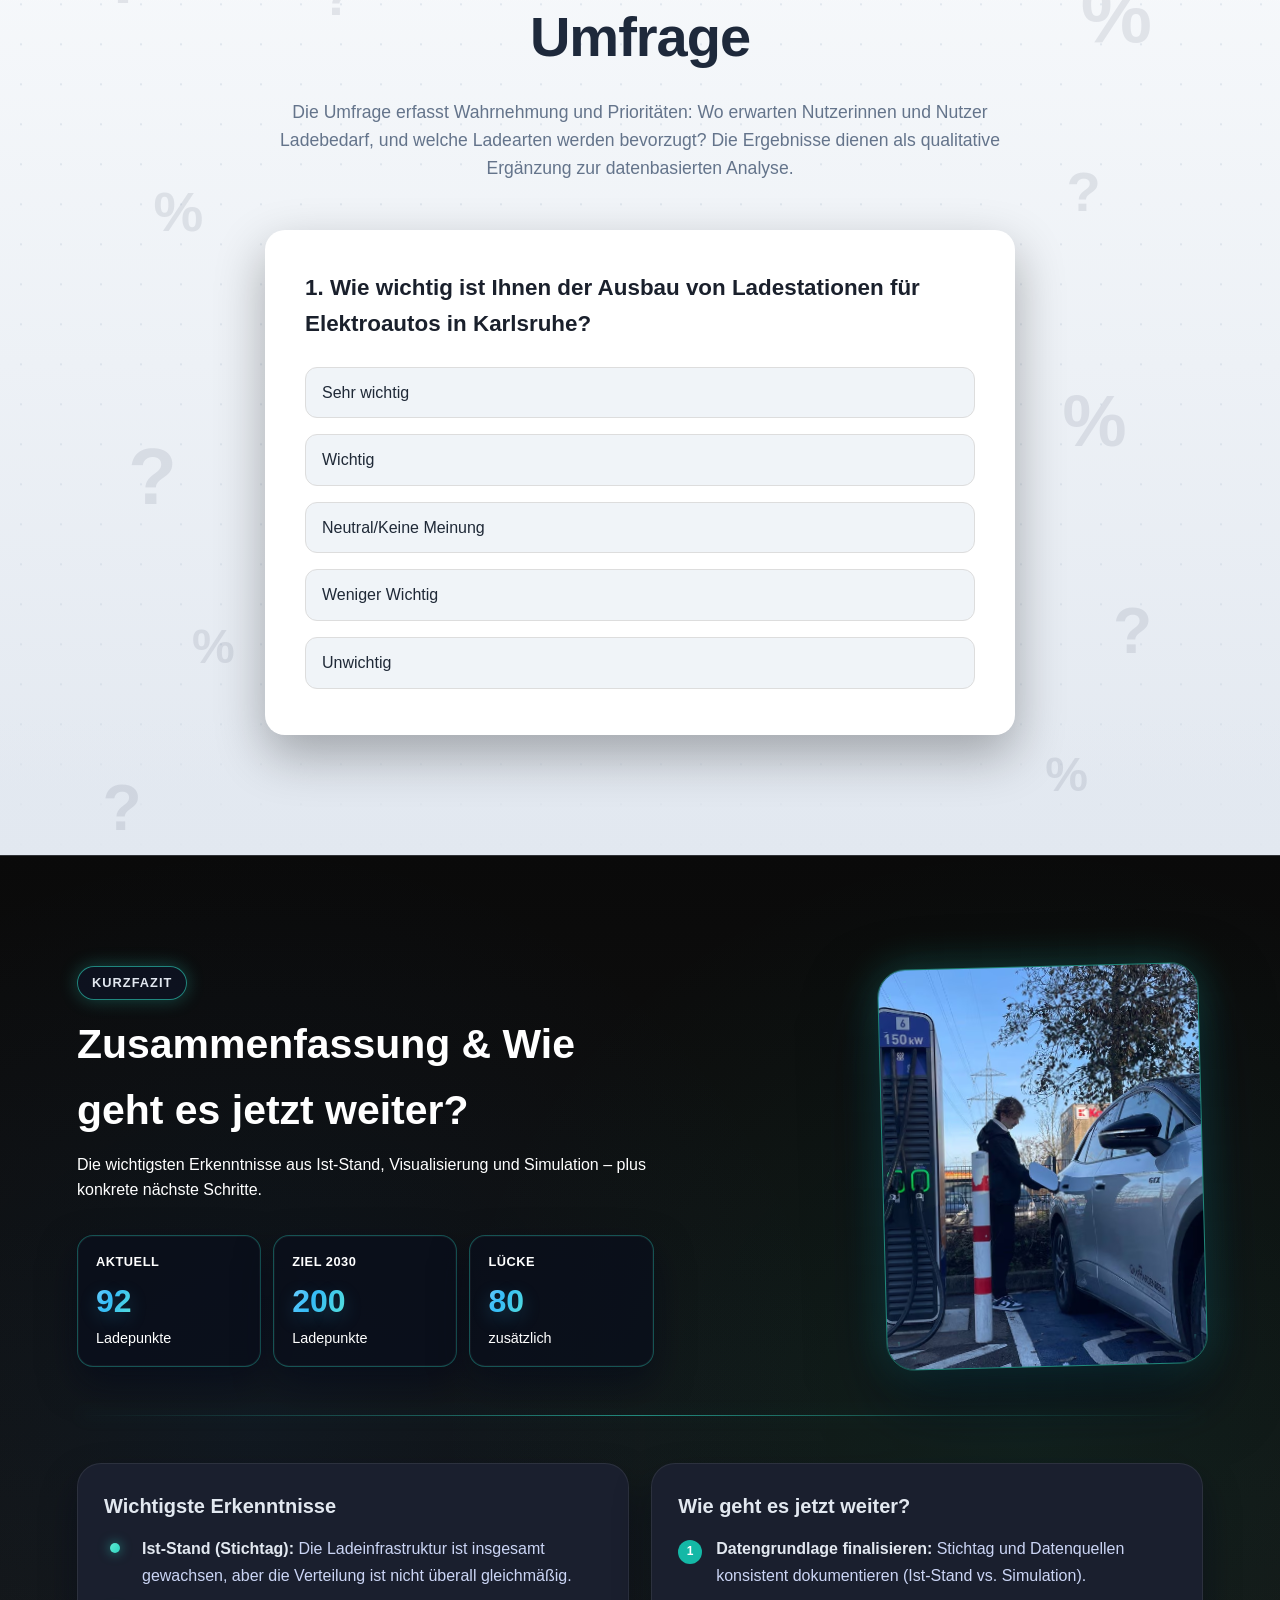
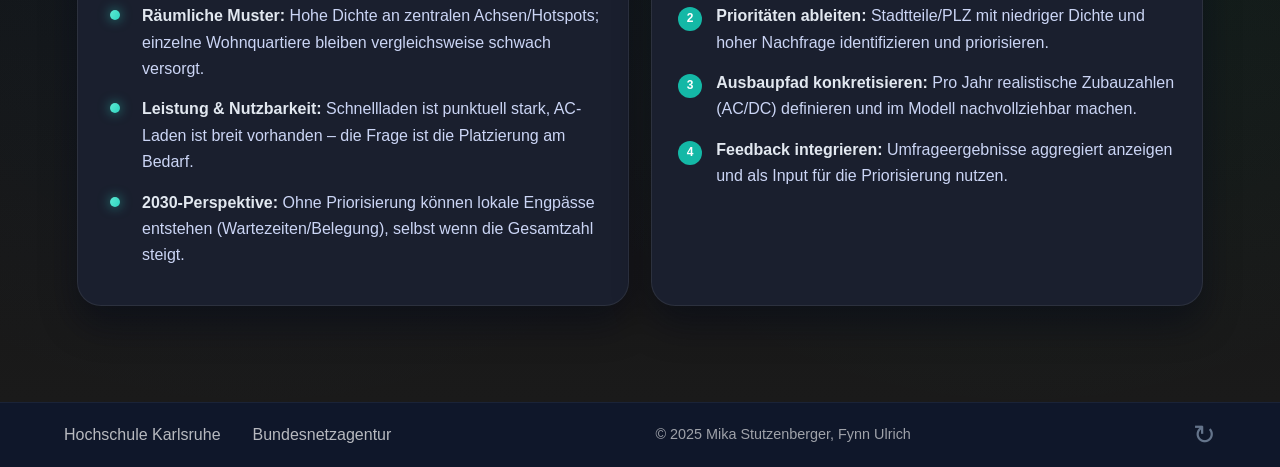
==== commit b9722c9c: "Update index, scripts and styles" ====
--- a/index.html
+++ b/index.html
@@ -12,10 +12,11 @@
     <!-- Navigation -->
     <nav class="navbar">
         <div class="nav-container">
-            <a href="#home" class="logo">
-                <div class="logo-icon"></div>
-                <span>Karlsruher Ladeinfrastruktur</span>
-            </a>
+            <a href="#home" class="logo">
+                <div class="logo-icon"></div>
+                <span class="logo-text logo-text-full">Karlsruher Ladeinfrastruktur</span>
+                <span class="logo-text logo-text-compact">Karlsruher Ladenplan</span>
+            </a>
             <ul class="nav-links">
                 <li><a href="#home">Start</a></li>
                 <li><a href="#services">Ziele</a></li>
--- a/tooplate-strategic-style.css
+++ b/tooplate-strategic-style.css
@@ -591,21 +591,30 @@
 	gap: 1.5rem;
 }
 
-.logo {
-	font-size: 1.6rem;
-	font-weight: 700;
-	color: #475569;
-	display: flex;
-	align-items: center;
-	gap: 0.8rem;
-	text-decoration: none;
-	transition: all 0.3s ease;
-	line-height: 1.2;
-}
-
-.logo:hover {
-	transform: scale(1.05);
-}
+.logo {
+	font-size: 1.6rem;
+	font-weight: 700;
+	color: #475569;
+	display: flex;
+	align-items: center;
+	gap: 0.8rem;
+	text-decoration: none;
+	transition: all 0.3s ease;
+	line-height: 1.2;
+}
+
+.logo-text {
+	display: inline-flex;
+	white-space: nowrap;
+}
+
+.logo-text-compact {
+	display: none;
+}
+
+.logo:hover {
+	transform: scale(1.05);
+}
 
 .logo-icon {
 	width: 32px;
@@ -663,20 +672,37 @@
 	font-weight: 600;
 }
 
-.mobile-menu {
-	display: none;
-	flex-direction: column;
-	cursor: pointer;
-}
-
-.mobile-menu span {
-	width: 28px;
-	height: 3px;
-	background: #475569;
-	margin: 4px 0;
-	transition: 0.3s;
-	border-radius: 2px;
-}
+.mobile-menu {
+	display: none;
+	flex-direction: column;
+	cursor: pointer;
+	--menu-line-height: 3px;
+	--menu-line-gap: 8px;
+	--menu-line-shift: calc(var(--menu-line-height) + var(--menu-line-gap));
+}
+
+.mobile-menu span {
+	width: 28px;
+	height: var(--menu-line-height);
+	background: #475569;
+	margin: calc(var(--menu-line-gap) / 2) 0;
+	transition: 0.3s;
+	border-radius: 2px;
+	display: block;
+	transform-origin: center;
+}
+
+.mobile-menu.is-open span:nth-child(1) {
+	transform: translateY(var(--menu-line-shift)) rotate(45deg);
+}
+
+.mobile-menu.is-open span:nth-child(2) {
+	opacity: 0;
+}
+
+.mobile-menu.is-open span:nth-child(3) {
+	transform: translateY(calc(var(--menu-line-shift) * -1)) rotate(-45deg);
+}
 
 /* Hero Section */
 .hero {
@@ -2945,12 +2971,12 @@
 @media (max-width: 900px) {}
 
 
-@media (max-width: 940px) {
-	.nav-links {
-		display: none;
-		position: absolute;
-		top: 100%;
-		left: 0;
+@media (max-width: 940px) {
+	.nav-links {
+		display: none;
+		position: absolute;
+		top: 100%;
+		left: 0;
 		right: 0;
 		background: rgba(248, 250, 252, 0.95);
 		backdrop-filter: blur(20px);
@@ -2964,9 +2990,17 @@
 		display: flex;
 	}
 
-	.mobile-menu {
-		display: flex;
-	}
+	.mobile-menu {
+		display: flex;
+	}
+
+	.logo-text-full {
+		display: none;
+	}
+
+	.logo-text-compact {
+		display: inline-flex;
+	}
 
 	.about {
 		grid-template-columns: 1fr;
@@ -4026,20 +4060,23 @@
 }
 
 /* Mobile Portrait */
-@media (max-width: 480px) {
-    /* Navigation */
-    .navbar {
-        padding: 0.75rem 4%;
-    }
-    
-    .logo {
-        font-size: 1.2rem;
-    }
-    
-    .mobile-menu span {
-        width: 20px;
-        height: 2px;
-    }
+@media (max-width: 480px) {
+    /* Navigation */
+    .navbar {
+        padding: 0.75rem 4%;
+    }
+    
+    .logo {
+        font-size: 1.2rem;
+    }
+    
+    .mobile-menu {
+        --menu-line-height: 2px;
+    }
+
+    .mobile-menu span {
+        width: 20px;
+    }
     
     /* Hero */
     .hero {
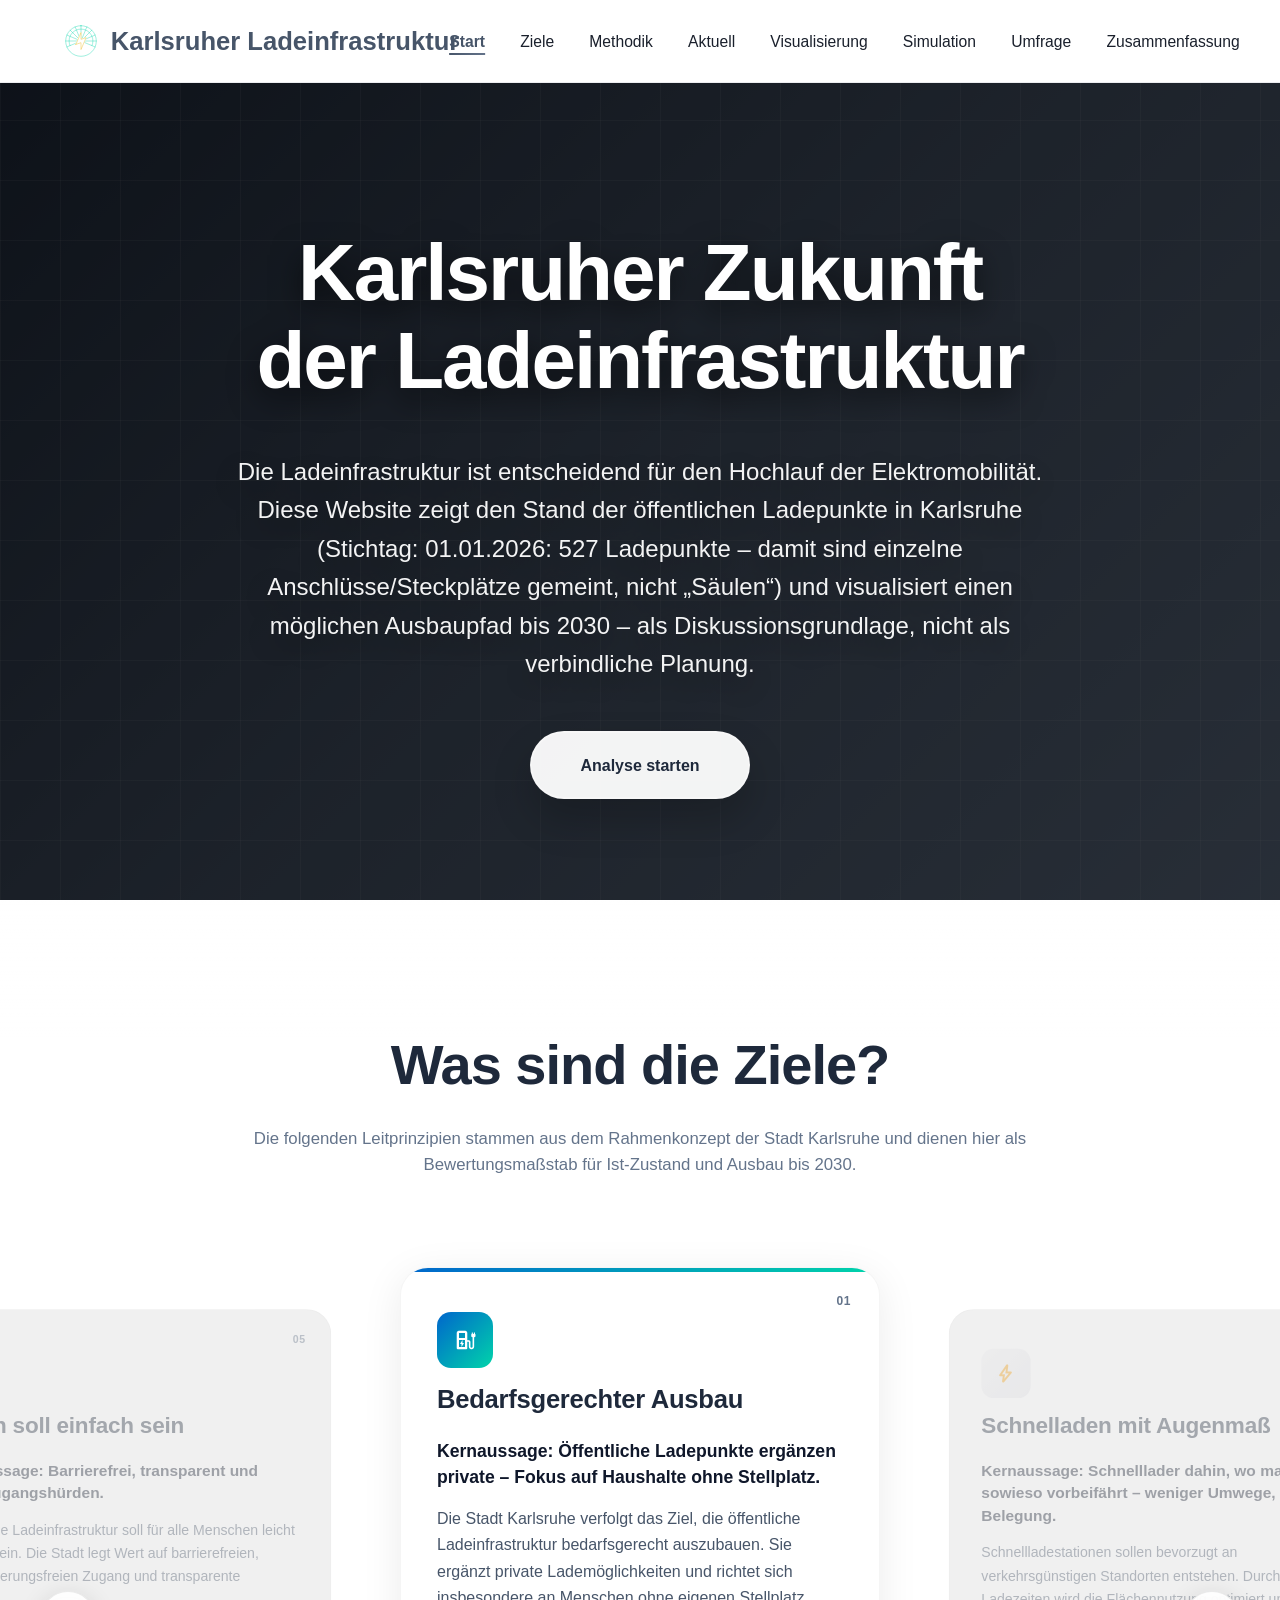
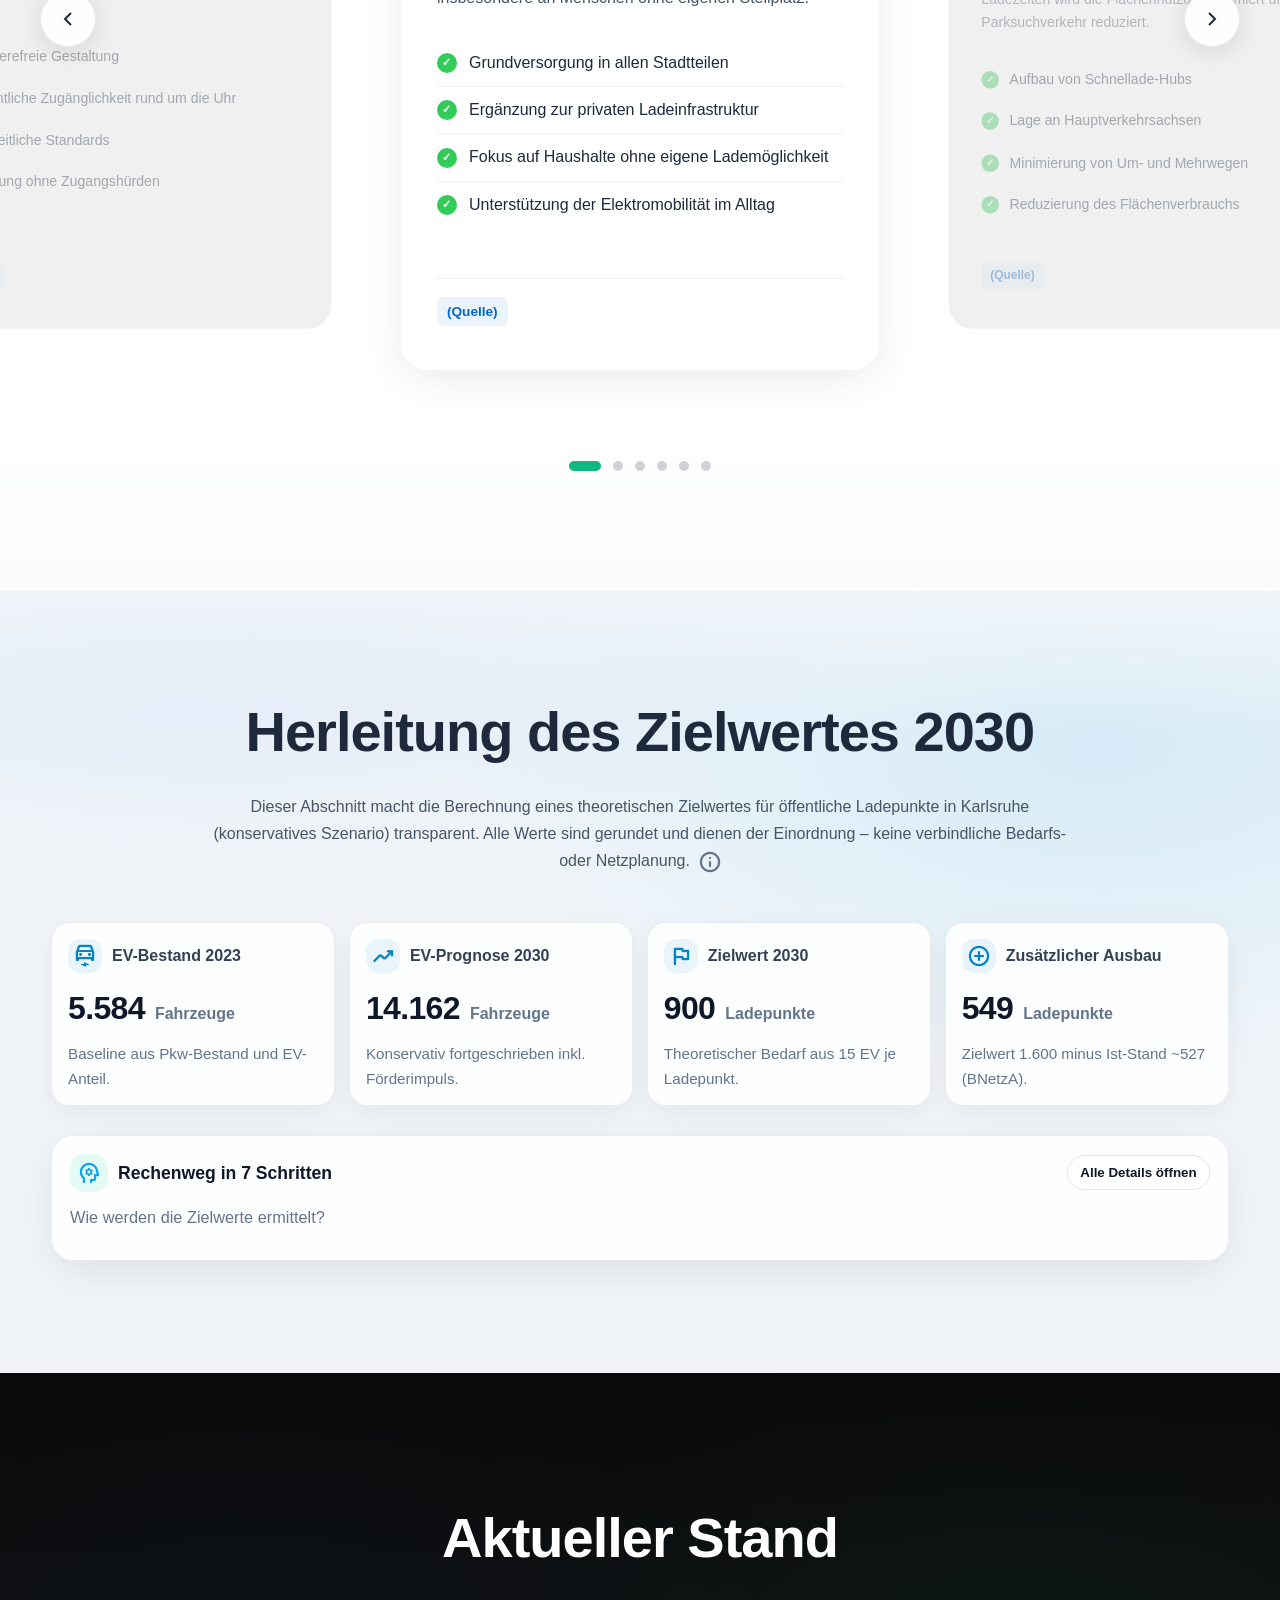
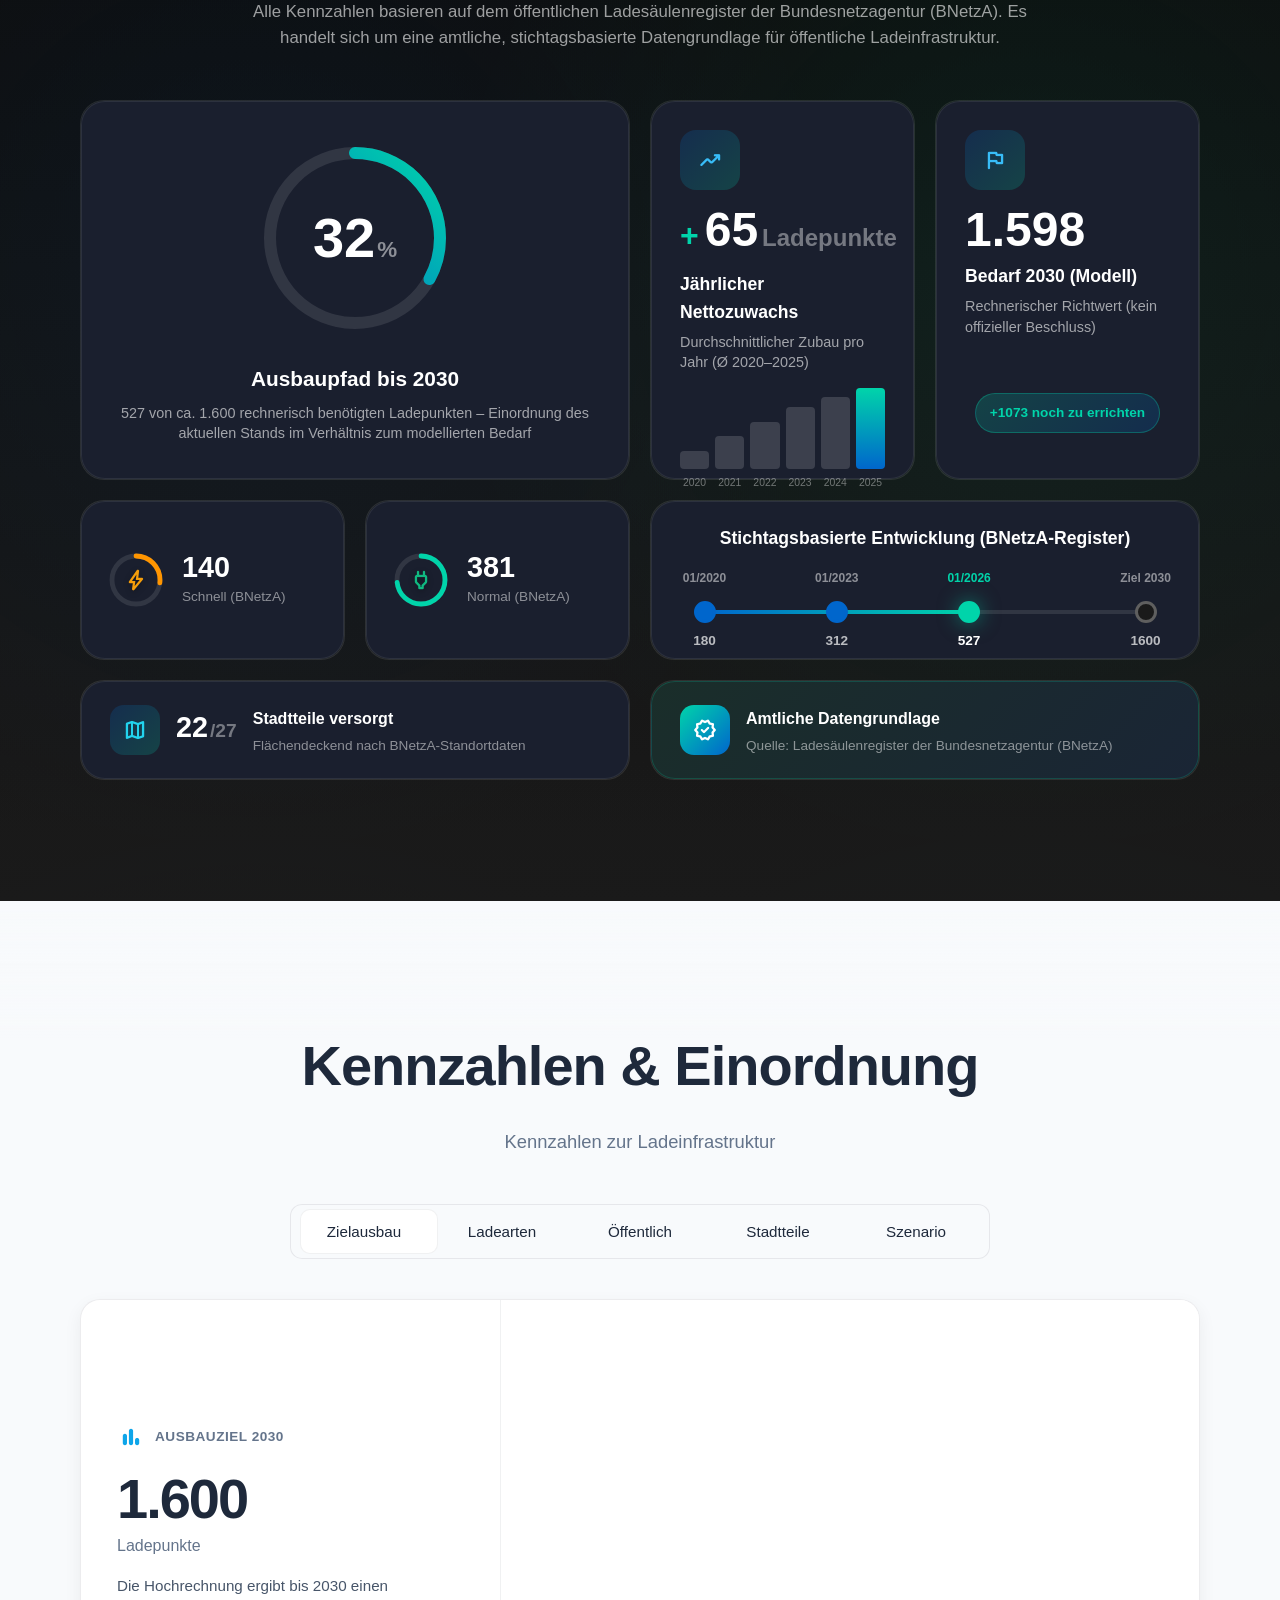
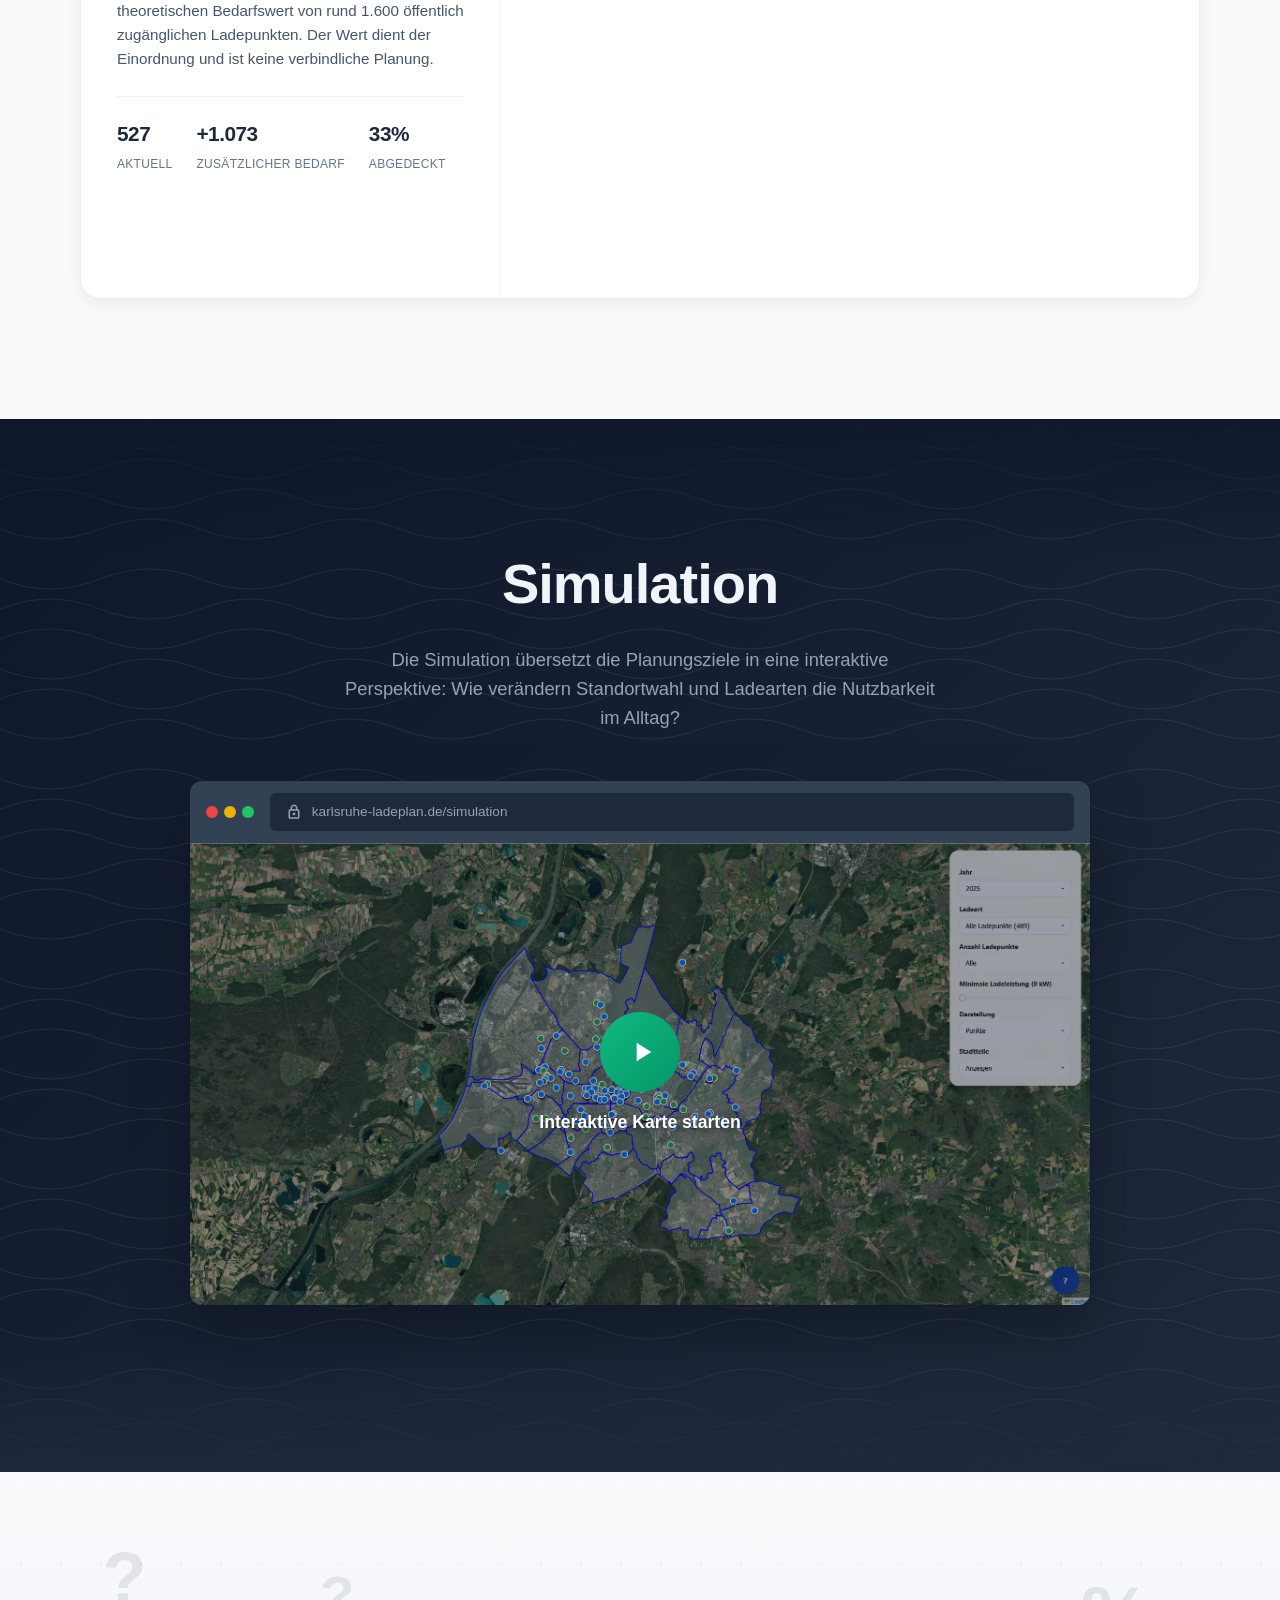
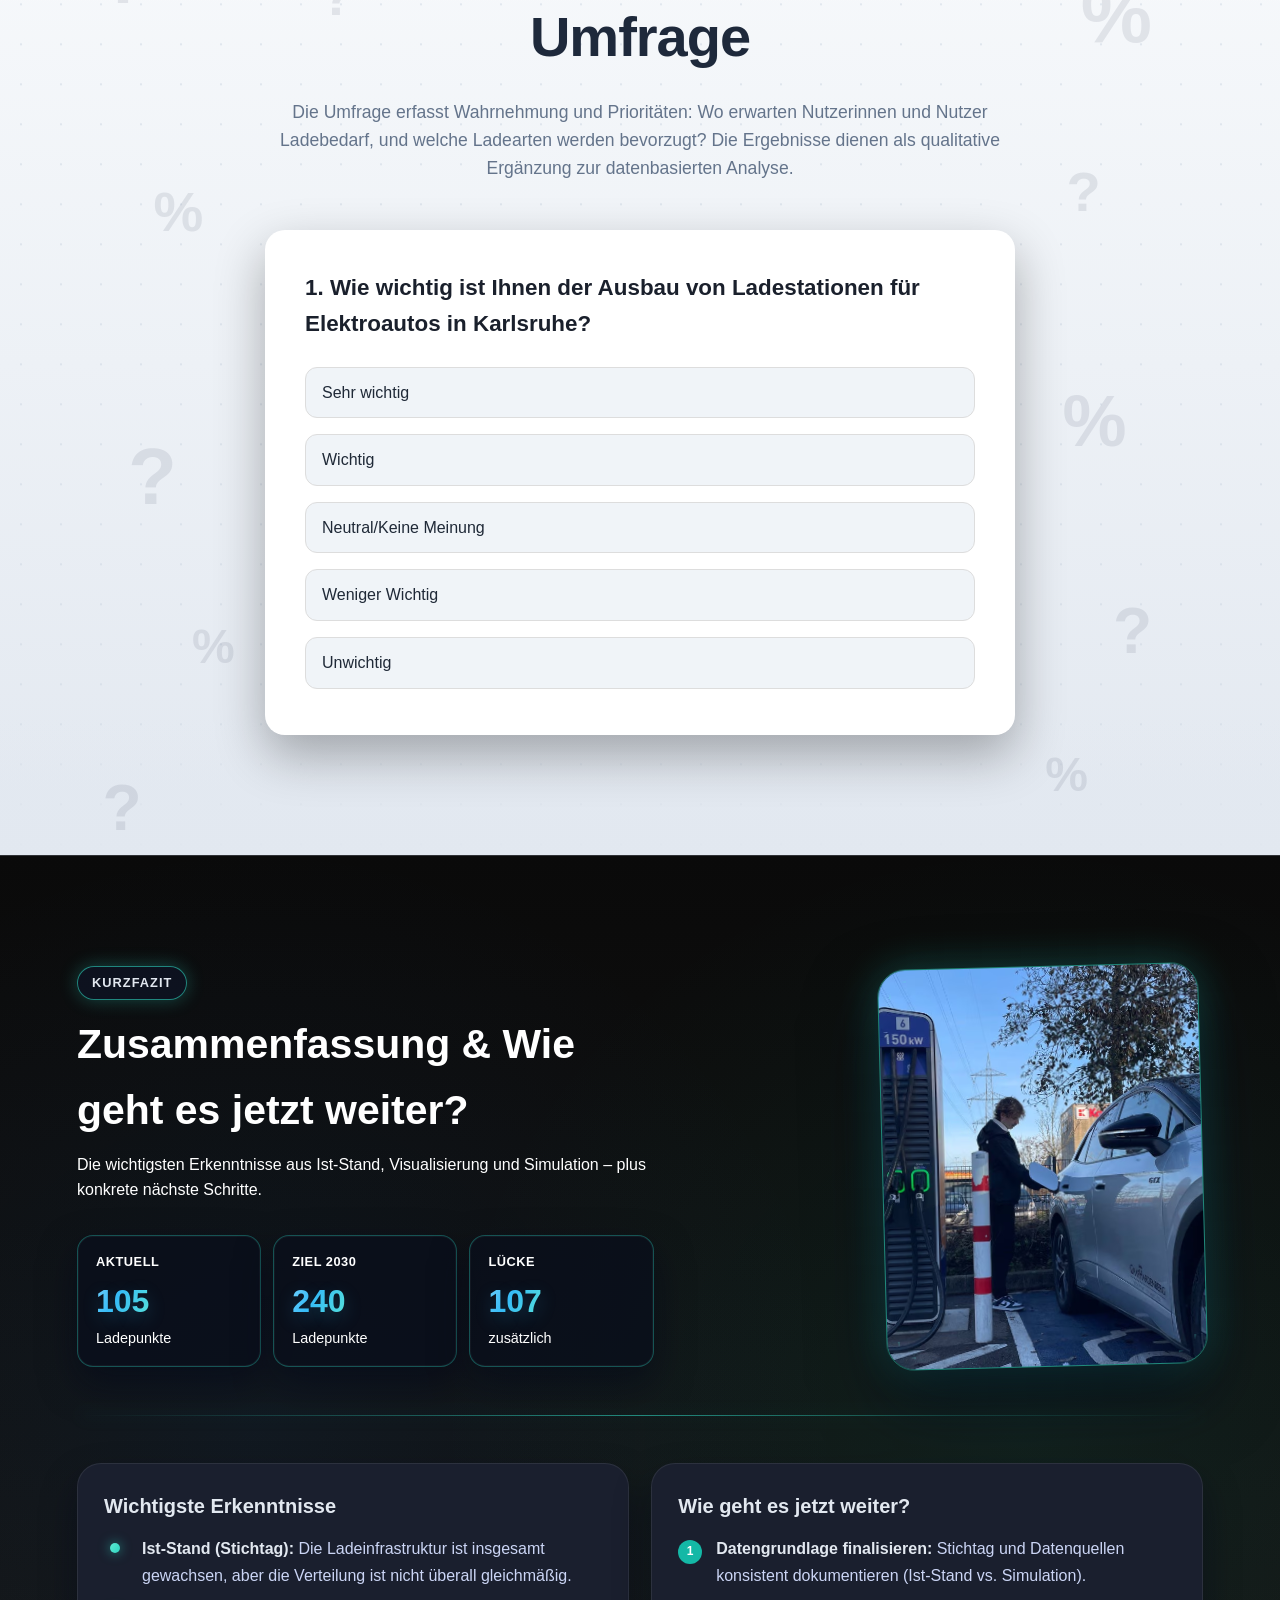
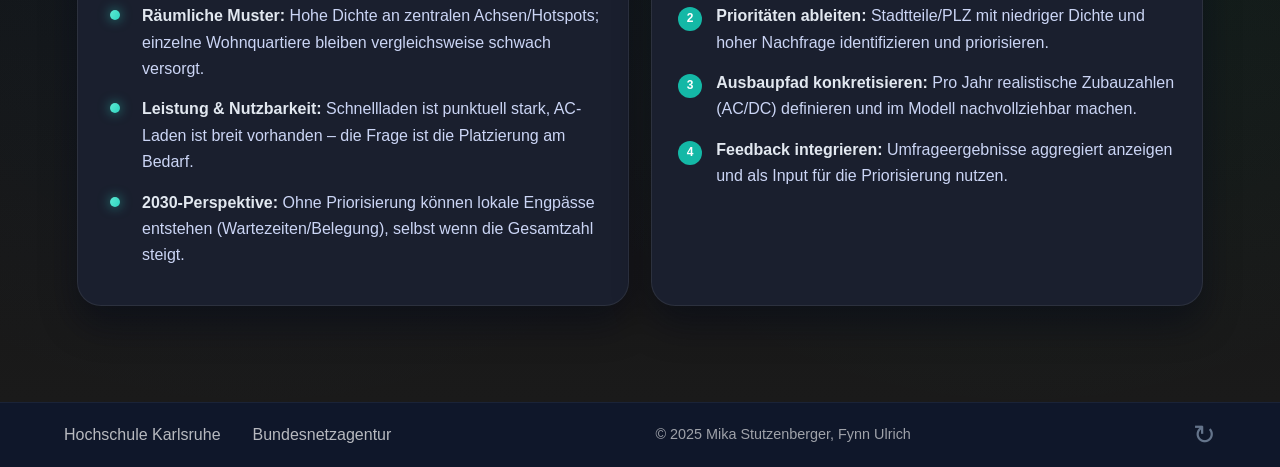
==== commit 6ae35b39: "Update index, scripts and styles" ====
--- a/index.html
+++ b/index.html
@@ -13,7 +13,7 @@
     <nav class="navbar">
         <div class="nav-container">
             <a href="#home" class="logo">
-                <div class="logo-icon"></div>
+                <img src="images/Logo.svg" alt="Logo" class="logo-icon">
                 <span class="logo-text logo-text-full">Karlsruher Ladeinfrastruktur</span>
                 <span class="logo-text logo-text-compact">Karlsruher Ladenplan</span>
             </a>
--- a/tooplate-strategic-style.css
+++ b/tooplate-strategic-style.css
@@ -616,18 +616,13 @@
 	transform: scale(1.05);
 }
 
-.logo-icon {
-	width: 32px;
-	height: 32px;
-	background: linear-gradient(135deg, #475569, #64748b);
-	border-radius: 8px;
-	display: flex;
-	align-items: center;
-	justify-content: center;
-	color: white;
-	font-size: 1rem;
-	flex-shrink: 0;
-}
+.logo-icon {
+	width: 34px;
+	height: 34px;
+	display: block;
+	object-fit: contain;
+	flex-shrink: 0;
+}
 
 .nav-links {
     display: flex;
@@ -1665,9 +1660,15 @@
 	transition: transform 0.6s cubic-bezier(0.4, 0, 0.2, 1);
 }
 
-.bento-card:hover .bento-card-inner {
-	transform: rotateY(180deg);
-}
+.bento-card.is-flipped .bento-card-inner {
+	transform: rotateY(180deg);
+}
+
+@media (hover: hover) and (pointer: fine) {
+	.bento-card:hover .bento-card-inner {
+		transform: rotateY(180deg);
+	}
+}
 
 .bento-card-front,
 .bento-card-back {
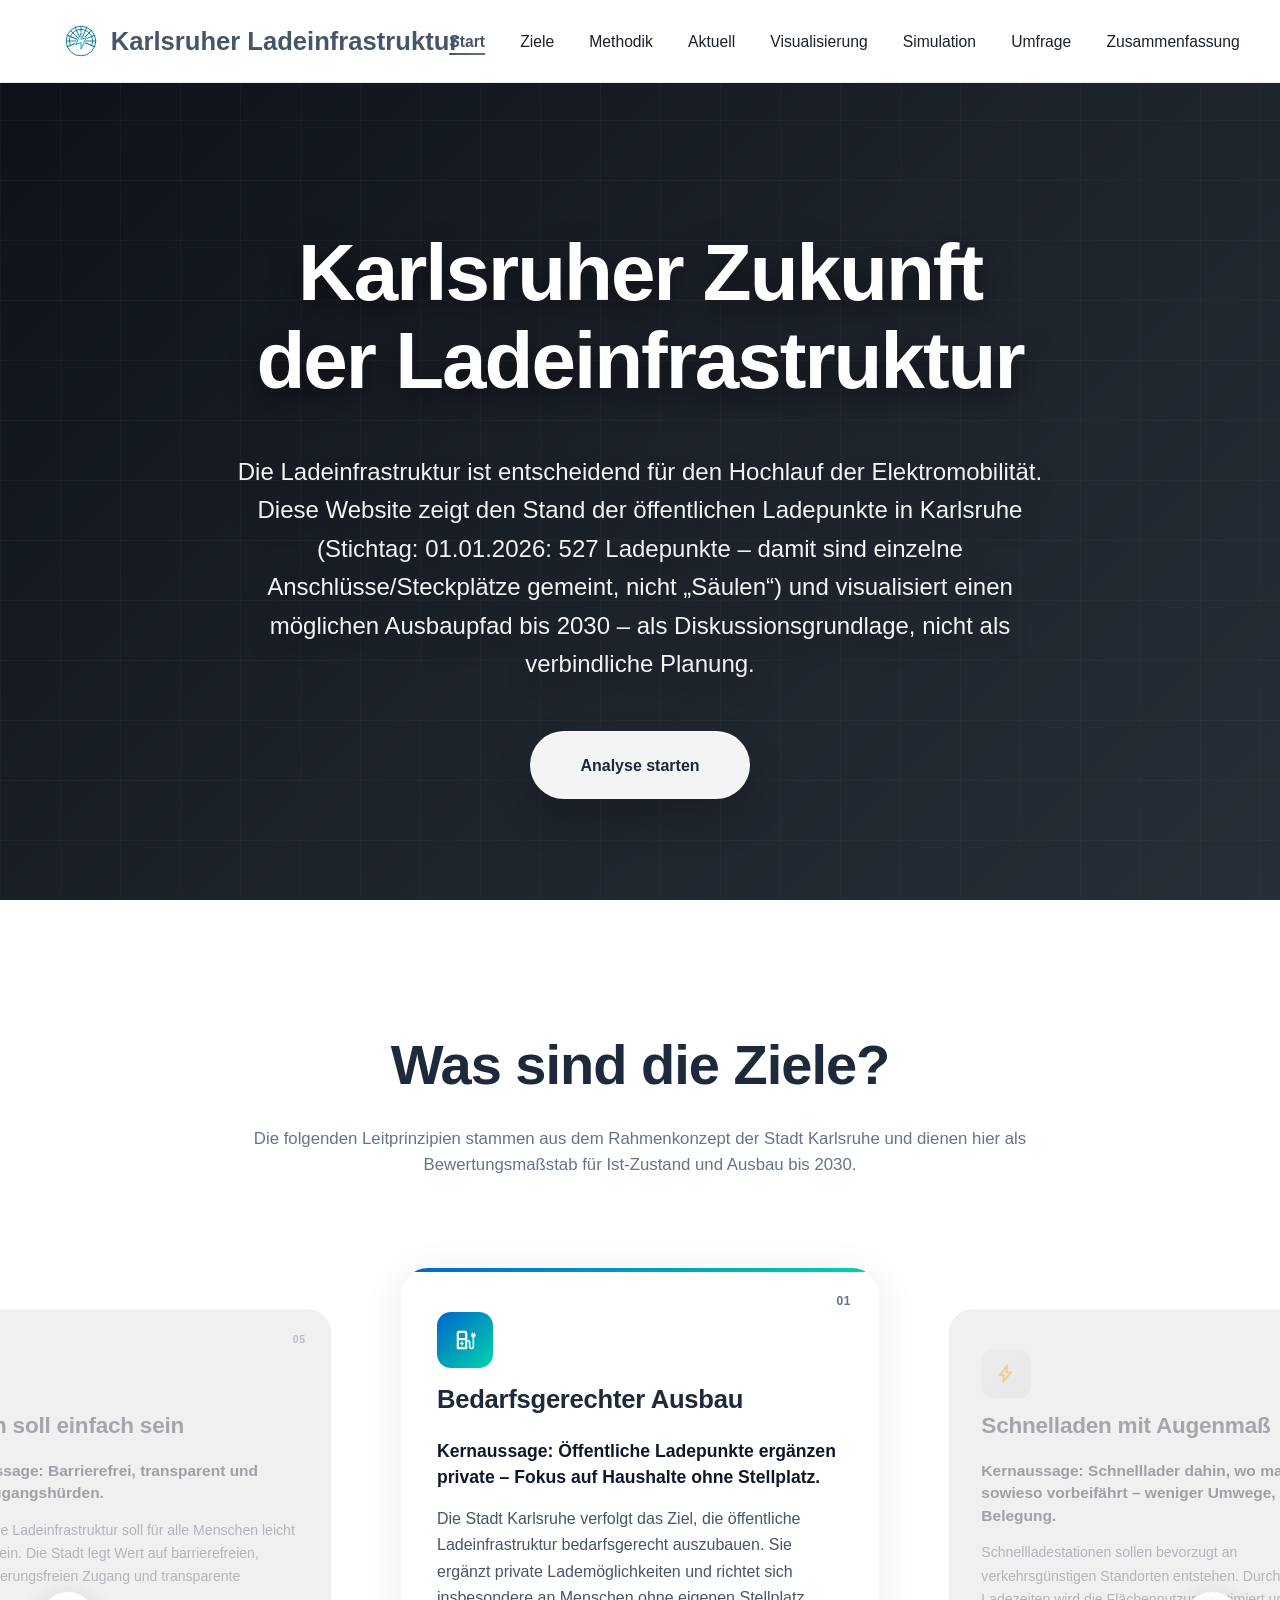
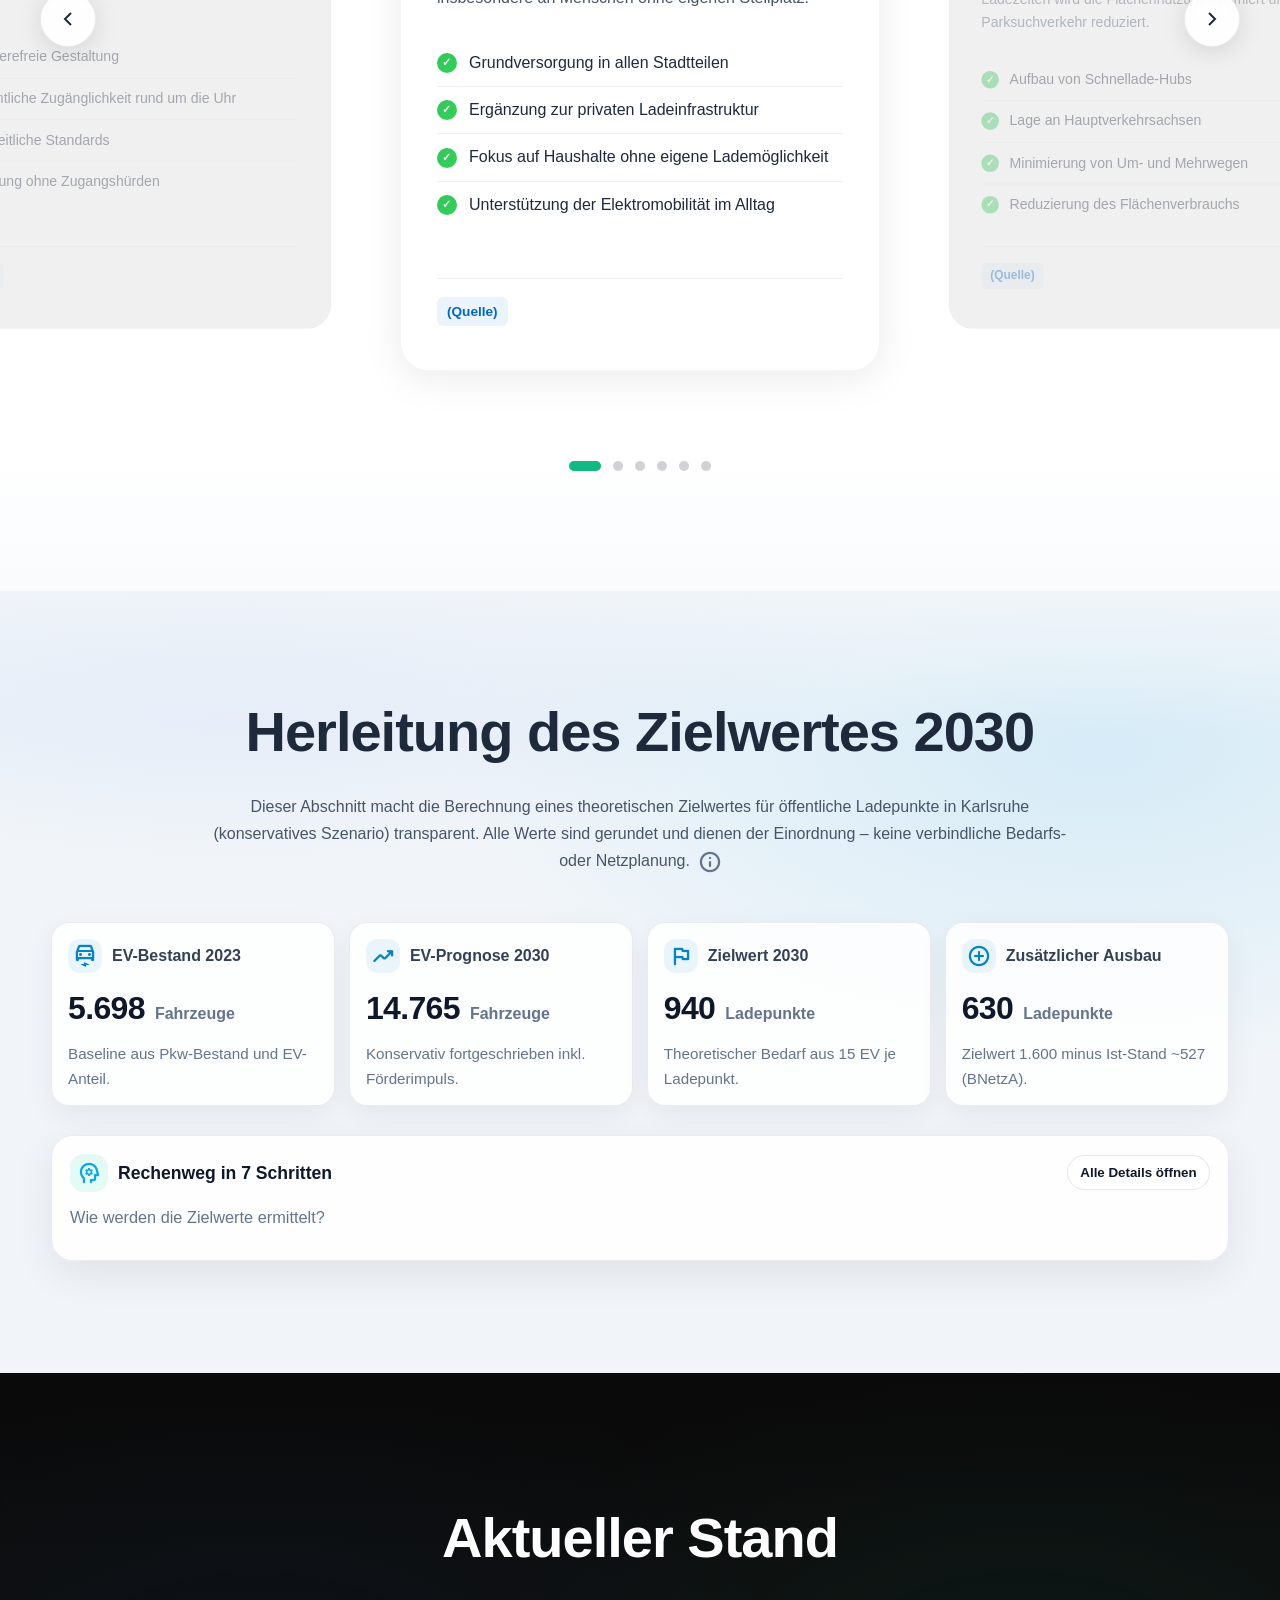
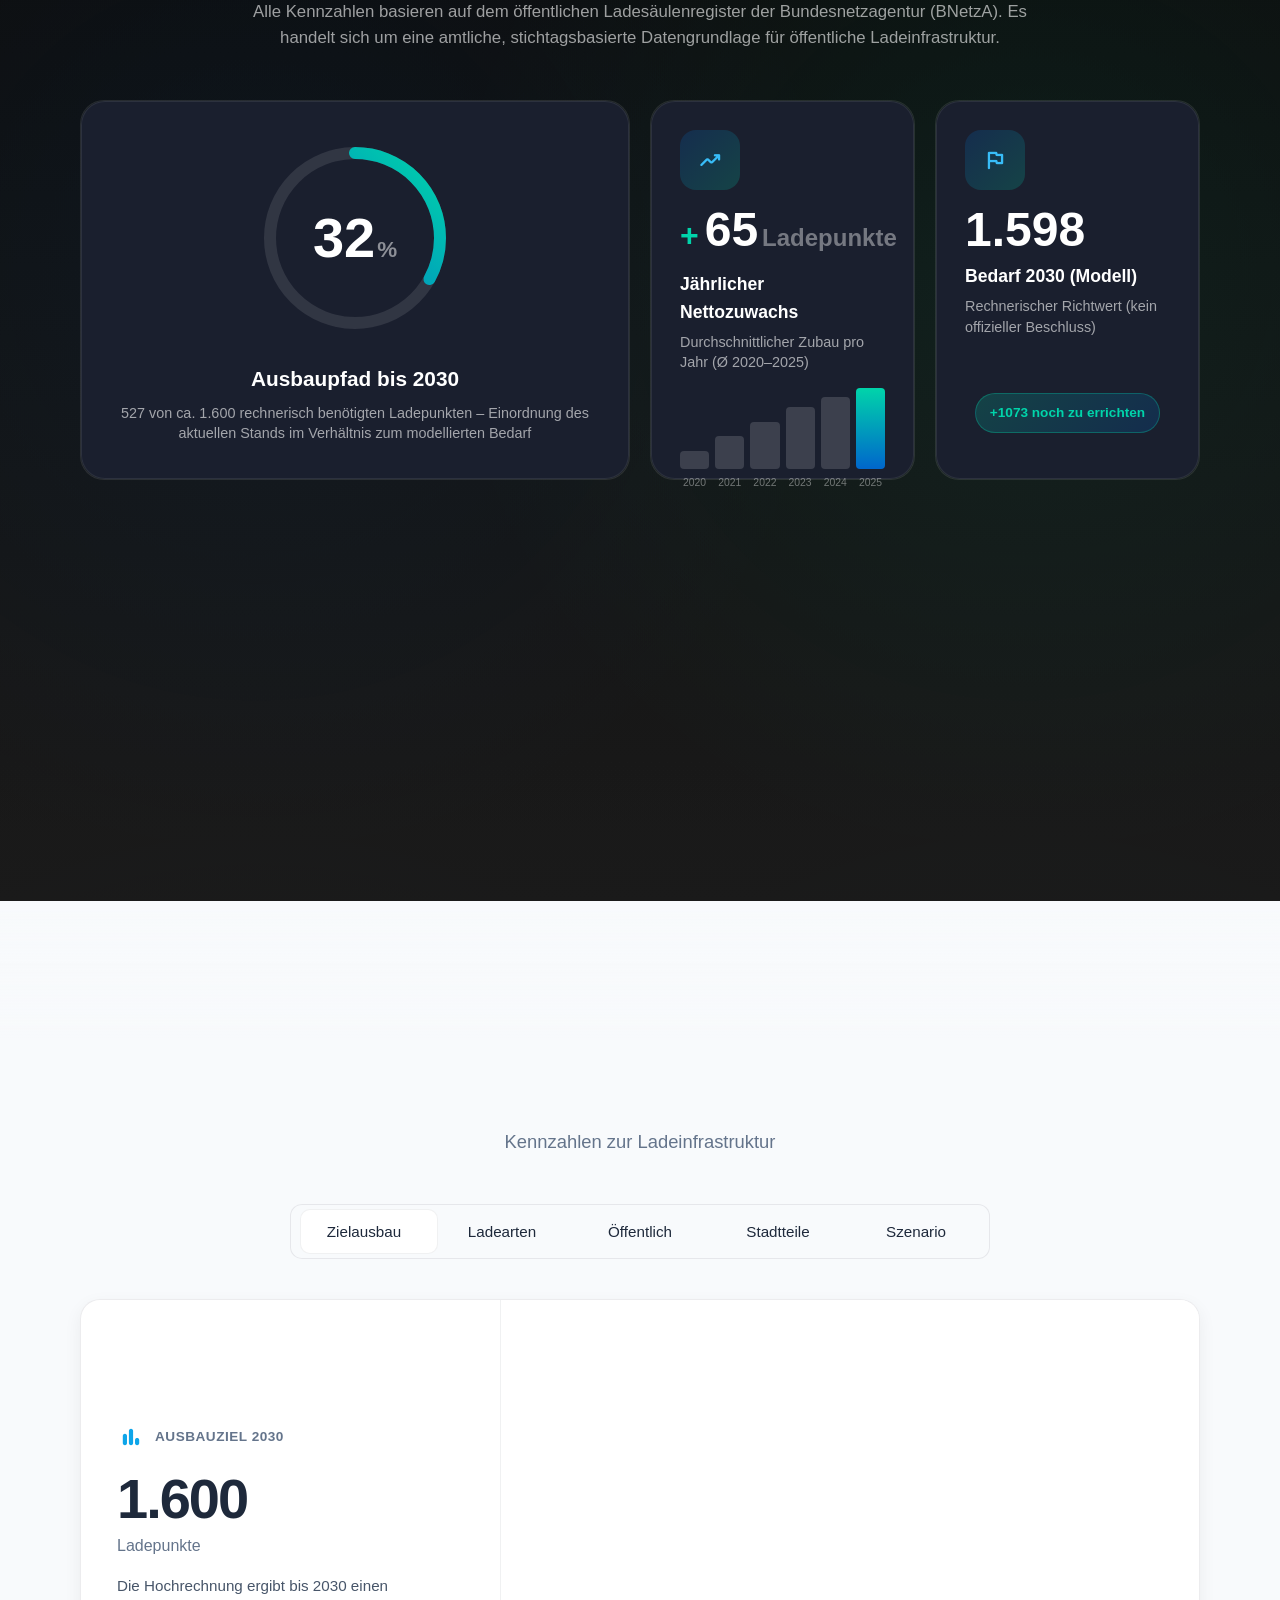
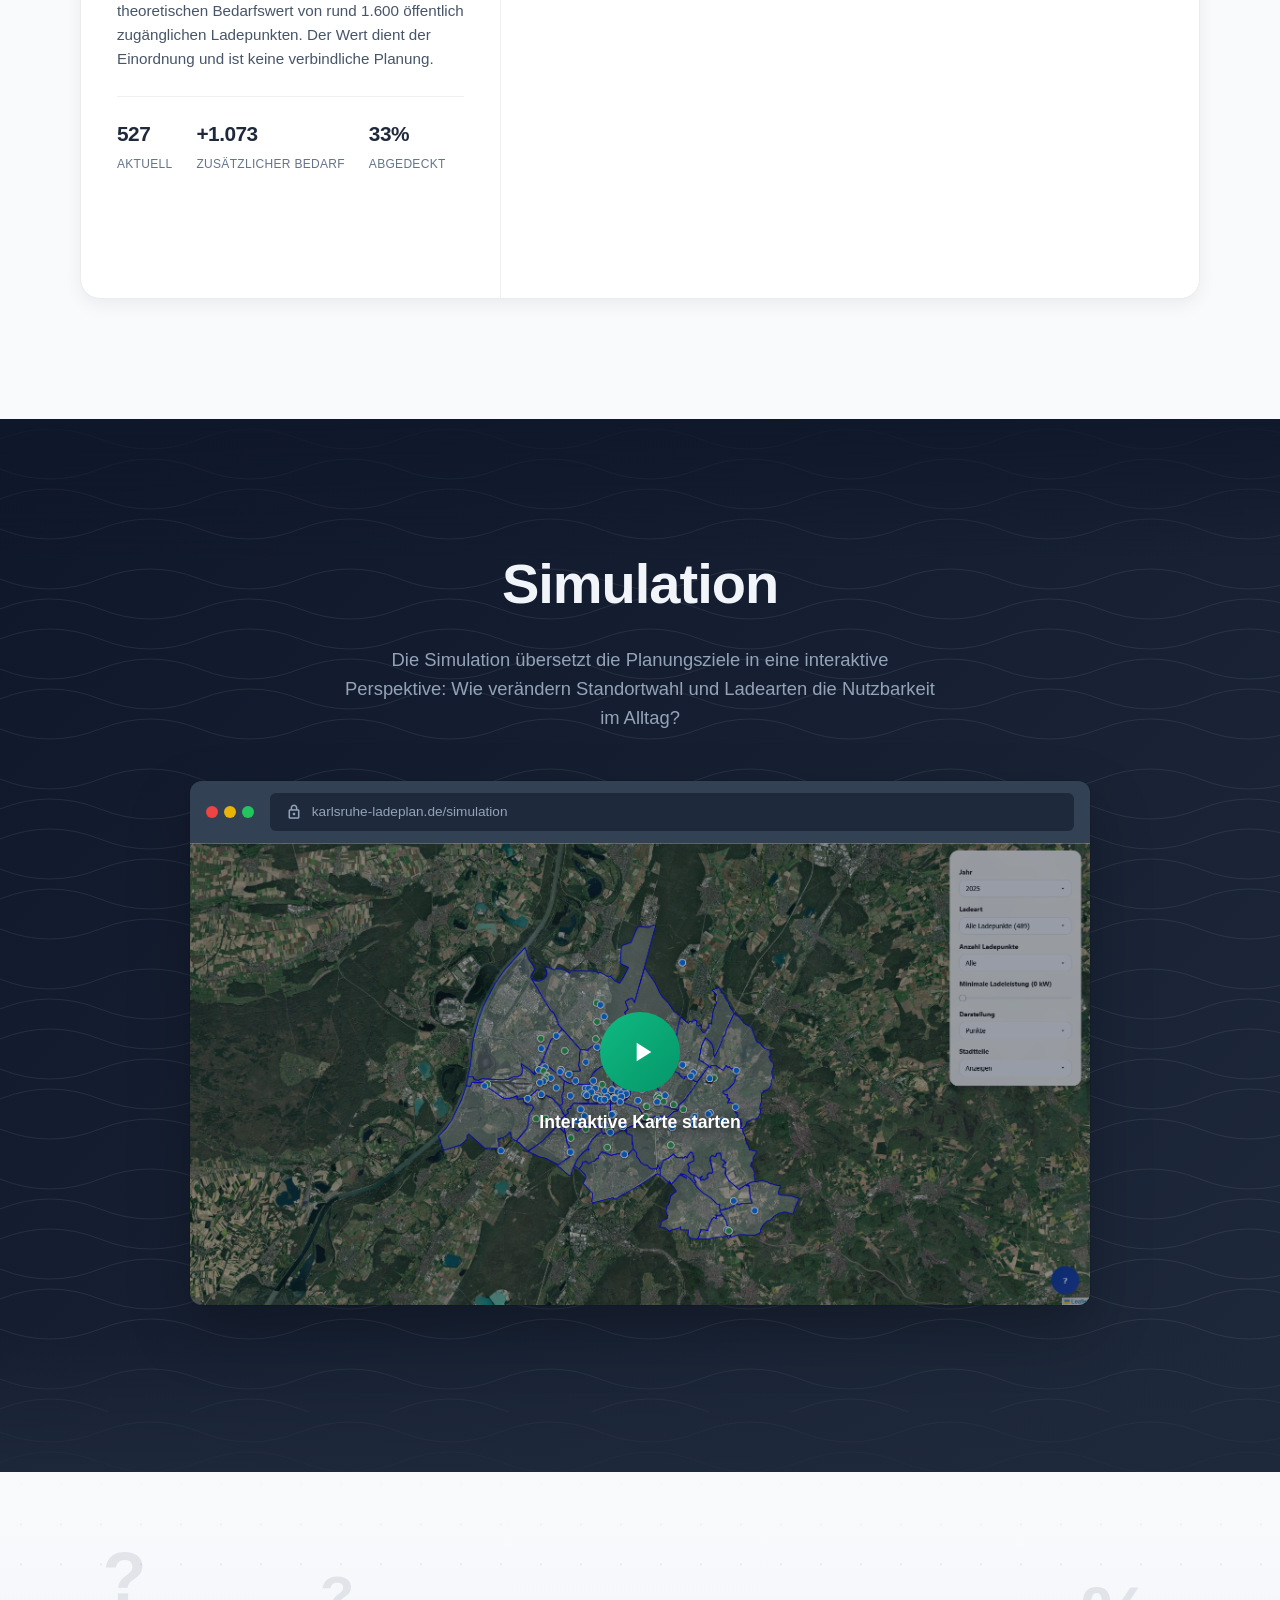
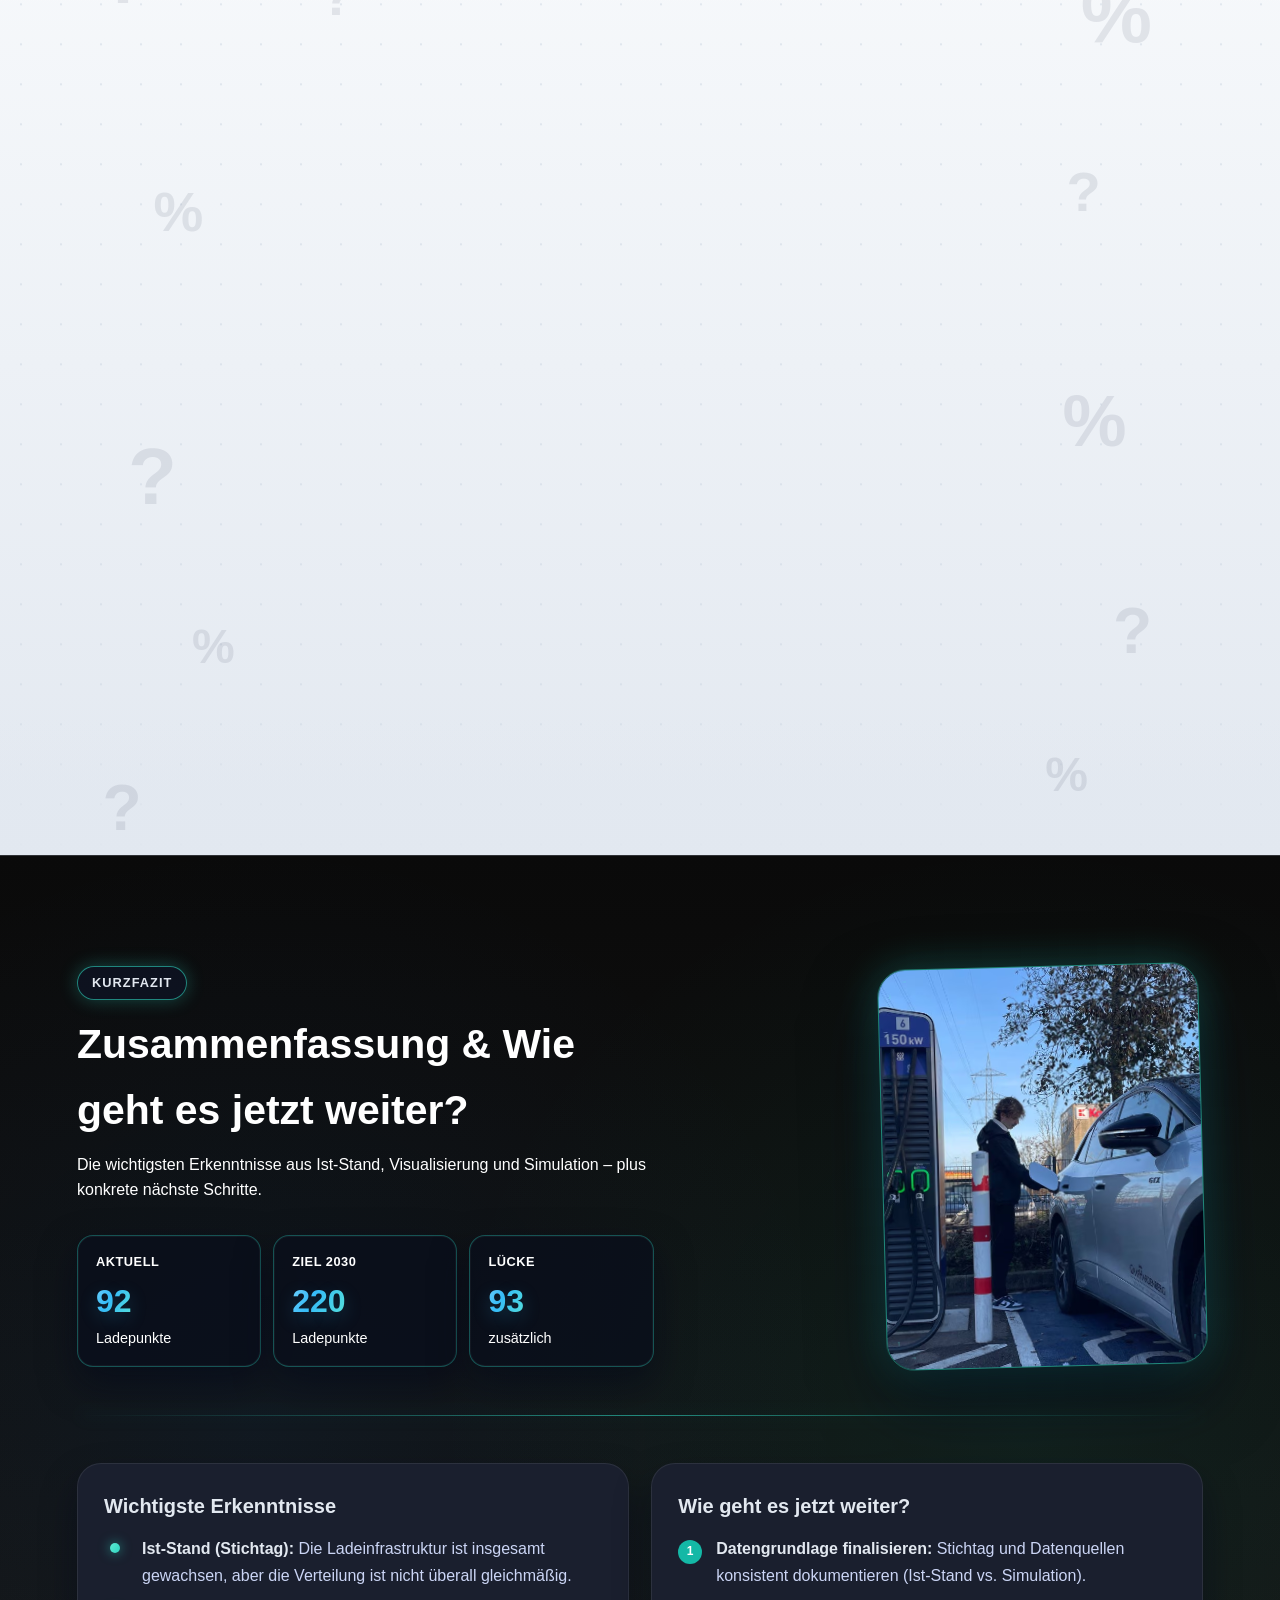
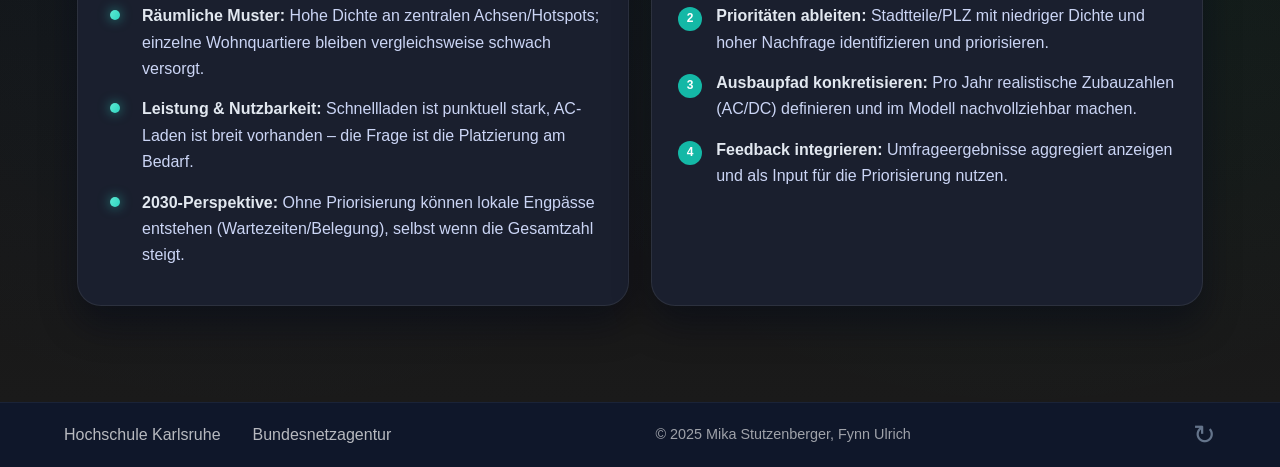
==== commit f720177c: "update index, scripts and styles" ====
--- a/index.html
+++ b/index.html
@@ -12,11 +12,11 @@
     <!-- Navigation -->
     <nav class="navbar">
         <div class="nav-container">
-            <a href="#home" class="logo">
-                <img src="images/Logo.svg" alt="Logo" class="logo-icon">
-                <span class="logo-text logo-text-full">Karlsruher Ladeinfrastruktur</span>
-                <span class="logo-text logo-text-compact">Karlsruher Ladenplan</span>
-            </a>
+            <a href="#home" class="logo">
+                <img src="images/Logo.svg" alt="Logo" class="logo-icon">
+                <span class="logo-text logo-text-full">Karlsruher Ladeinfrastruktur</span>
+                <span class="logo-text logo-text-compact">Karlsruher Ladenplan</span>
+            </a>
             <ul class="nav-links">
                 <li><a href="#home">Start</a></li>
                 <li><a href="#services">Ziele</a></li>
@@ -315,7 +315,7 @@
               </div>
               <p class="method-step-text">
                 Baseline f&uuml;r die Prognose sind <strong>141.341 Pkw (2023)</strong> und ein
-                <strong>EV-Anteil von 6,5&nbsp;%</strong>. Daraus ergeben sich <strong>9.118 elektrifizierte Fahrzeuge</strong>.
+                <strong>EV-Anteil von 6,5&nbsp;%</strong>. Daraus ergeben sich <strong>9.187 elektrifizierte Fahrzeuge</strong>.
               </p>
 
               <details class="method-detail" data-method-detail>
@@ -335,7 +335,7 @@
                     </div>
                     <div class="method-mini">
                       <span class="method-mini-label">EV-Bestand 2023</span>
-                      <span class="method-mini-value">9.118</span>
+                      <span class="method-mini-value">9.187</span>
                     </div>
                   </div>
 
@@ -348,7 +348,7 @@
                       <div class="method-eq">
                         <span class="method-eq-left">141.341 &times; 0,065</span>
                         <span class="method-eq-mid">=</span>
-                        <span class="method-eq-right">9.118</span>
+                        <span class="method-eq-right">9.187</span>
                       </div>
                       <div class="method-eq-sub">Gerundeter Startwert f&uuml;r die Hochrechnung.</div>
                     </div>
@@ -499,14 +499,14 @@
                         </tr>
                       </thead>
                       <tbody>
-                        <tr><td>2023</td><td>9.118</td><td>&ndash;</td></tr>
-                        <tr><td>2024</td><td>10.212</td><td>&ndash;</td></tr>
-                        <tr><td>2025</td><td>11.438</td><td>&ndash;</td></tr>
-                        <tr><td>2026</td><td>13.548</td><td>+740</td></tr>
-                        <tr><td>2027</td><td>15.912</td><td>+740</td></tr>
-                        <tr><td>2028</td><td>18.559</td><td>+740</td></tr>
-                        <tr><td>2029</td><td>21.524</td><td>+740</td></tr>
-                        <tr><td><strong>2030</strong></td><td><strong>24.107</strong></td><td>&ndash;</td></tr>
+    <tr><td>2023</td><td>9.187</td></tr>
+    <tr><td>2024</td><td>10.290</td></tr>
+    <tr><td>2025</td><td>11.524</td></tr>
+    <tr><td>2026</td><td>13.647</td></tr>
+    <tr><td>2027</td><td>16.025</td></tr>
+    <tr><td>2028</td><td>18.688</td></tr>
+    <tr><td>2029</td><td>21.671</td></tr>
+    <tr><td>2030</td><td><strong>24.271</strong></td></tr>
                       </tbody>
                     </table>
                   </div>
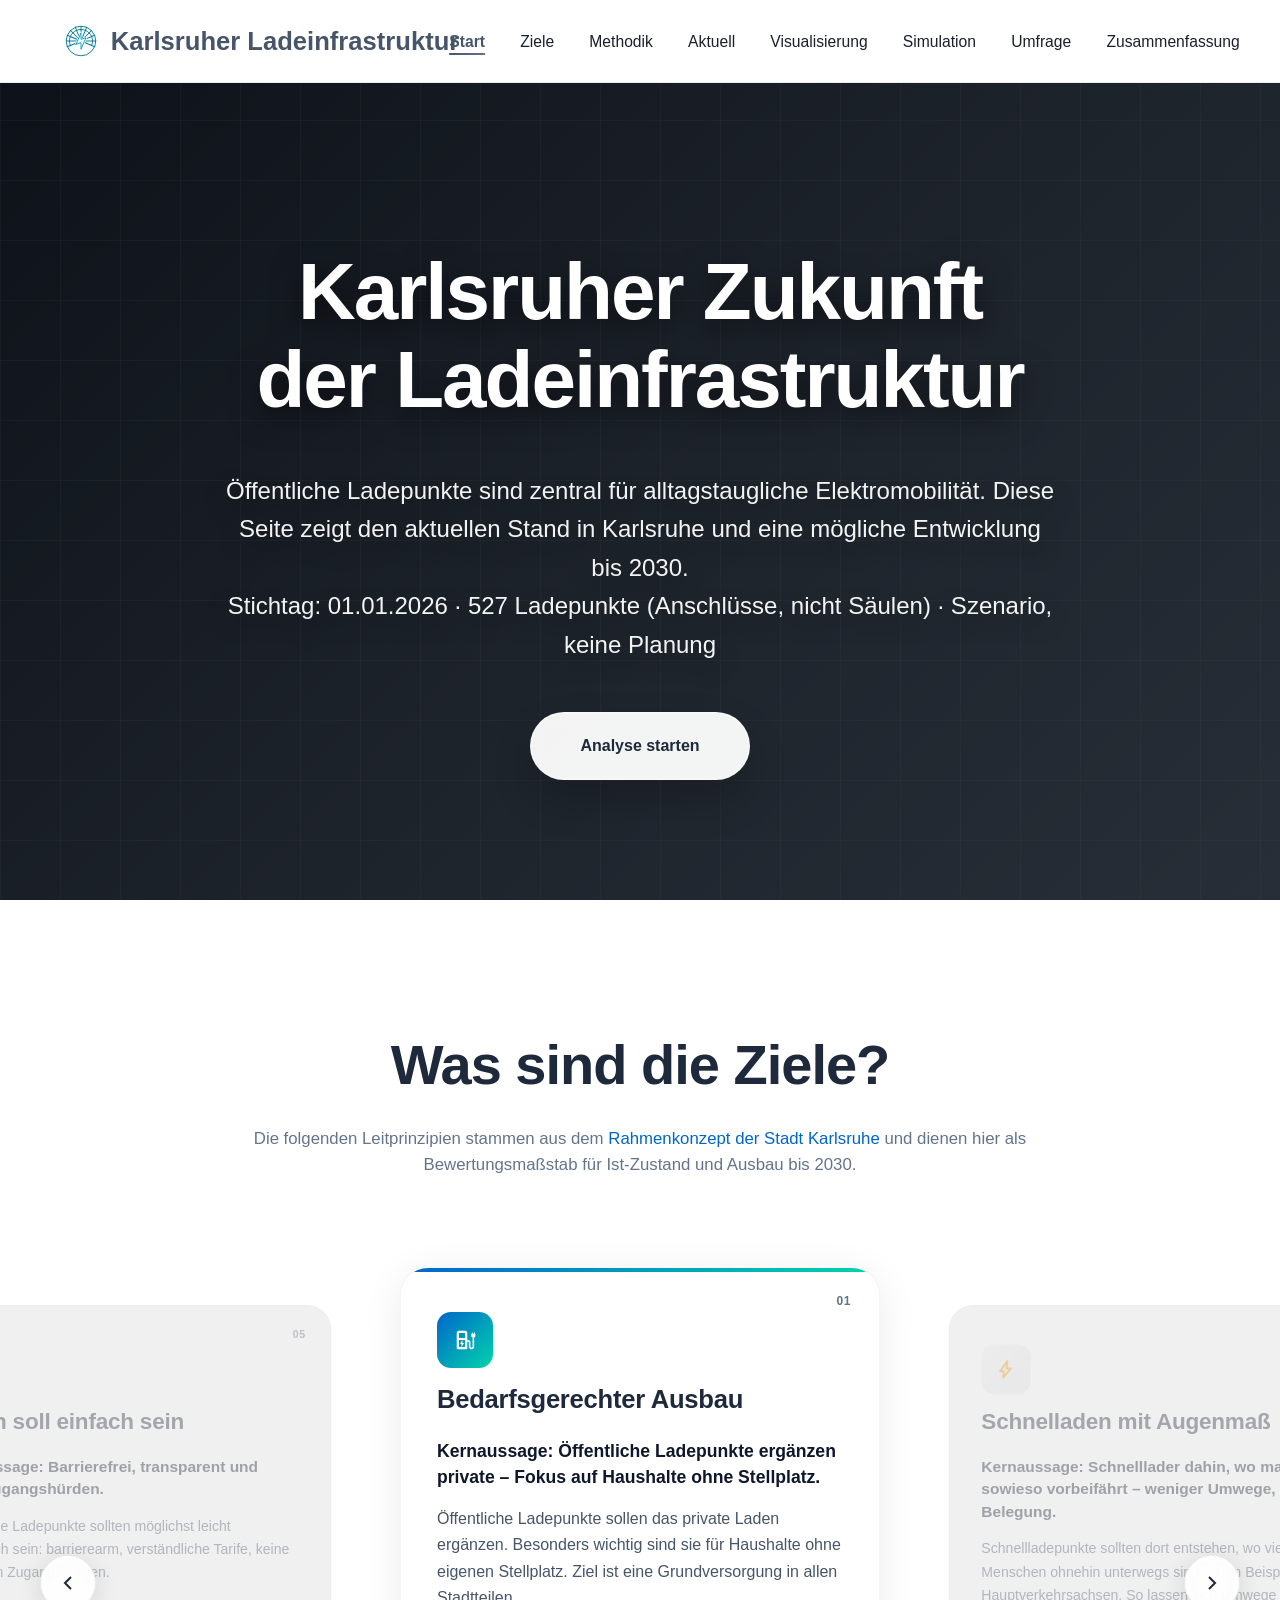
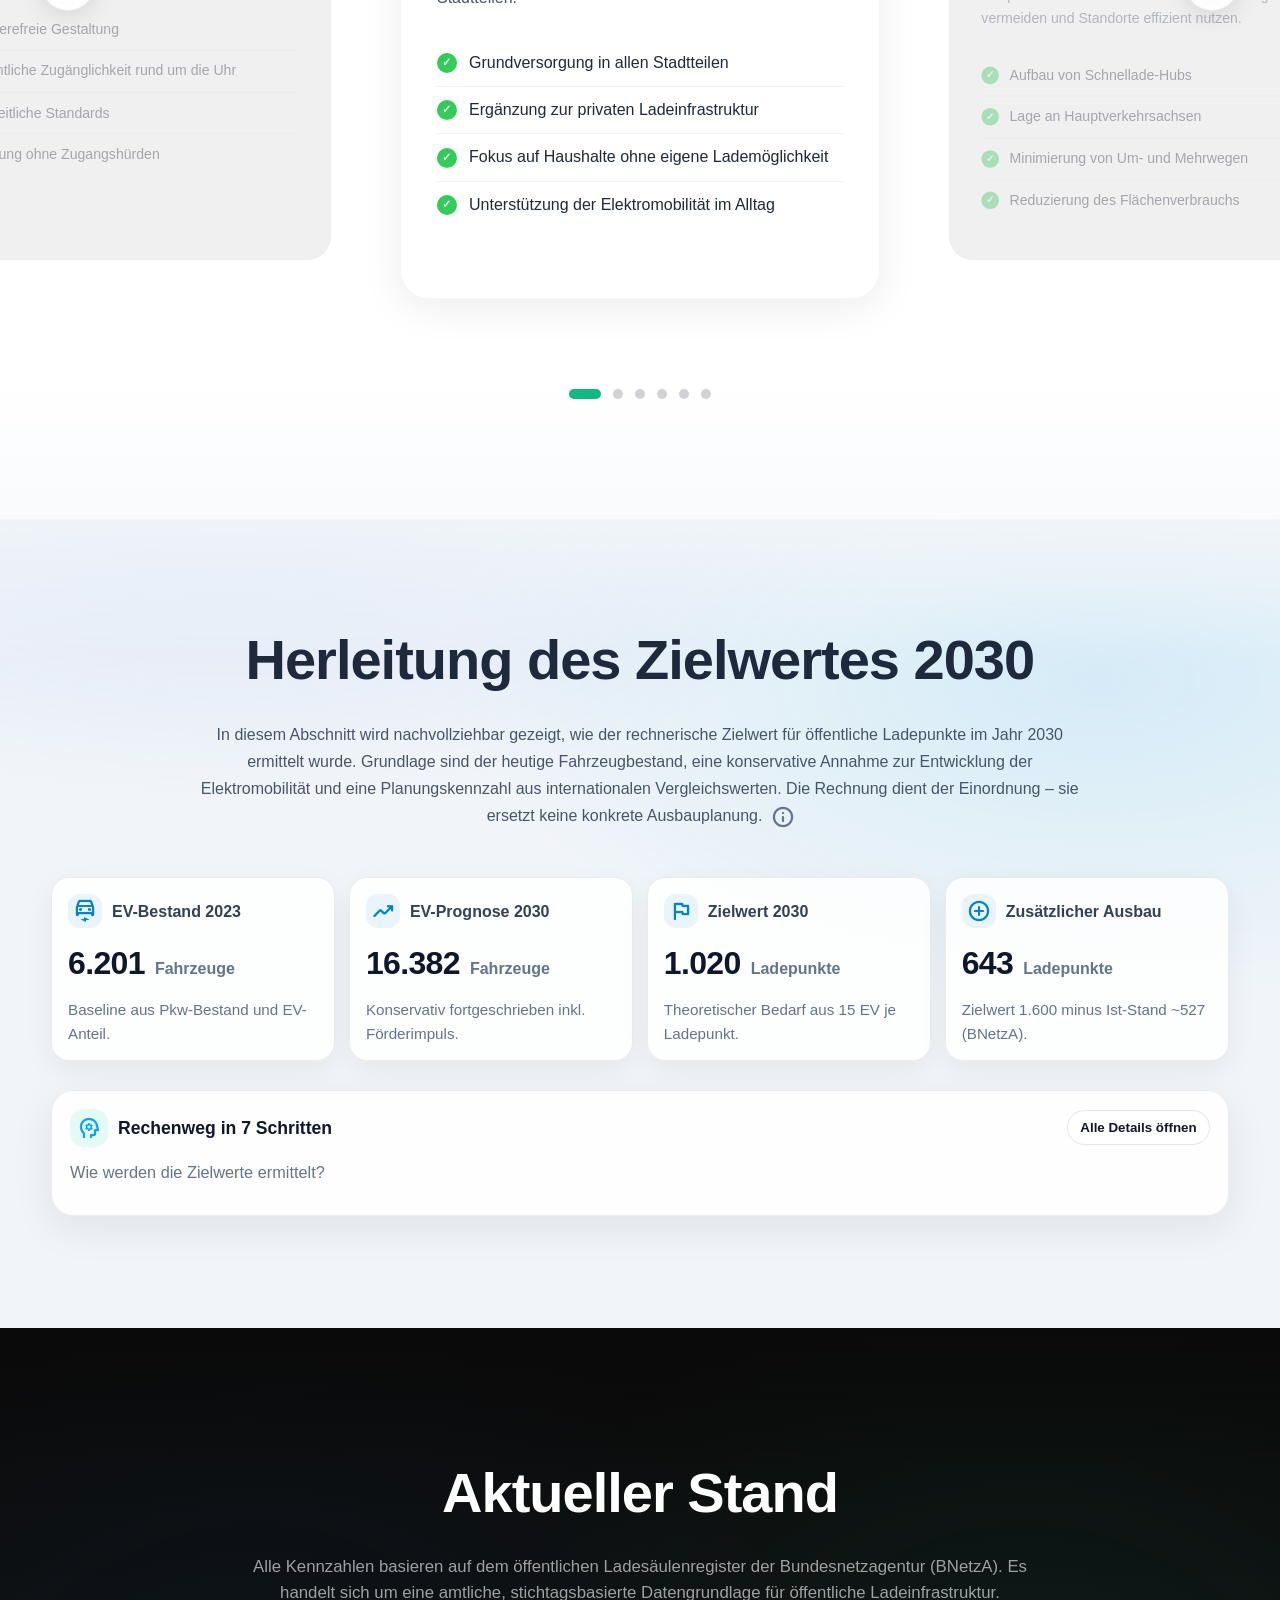
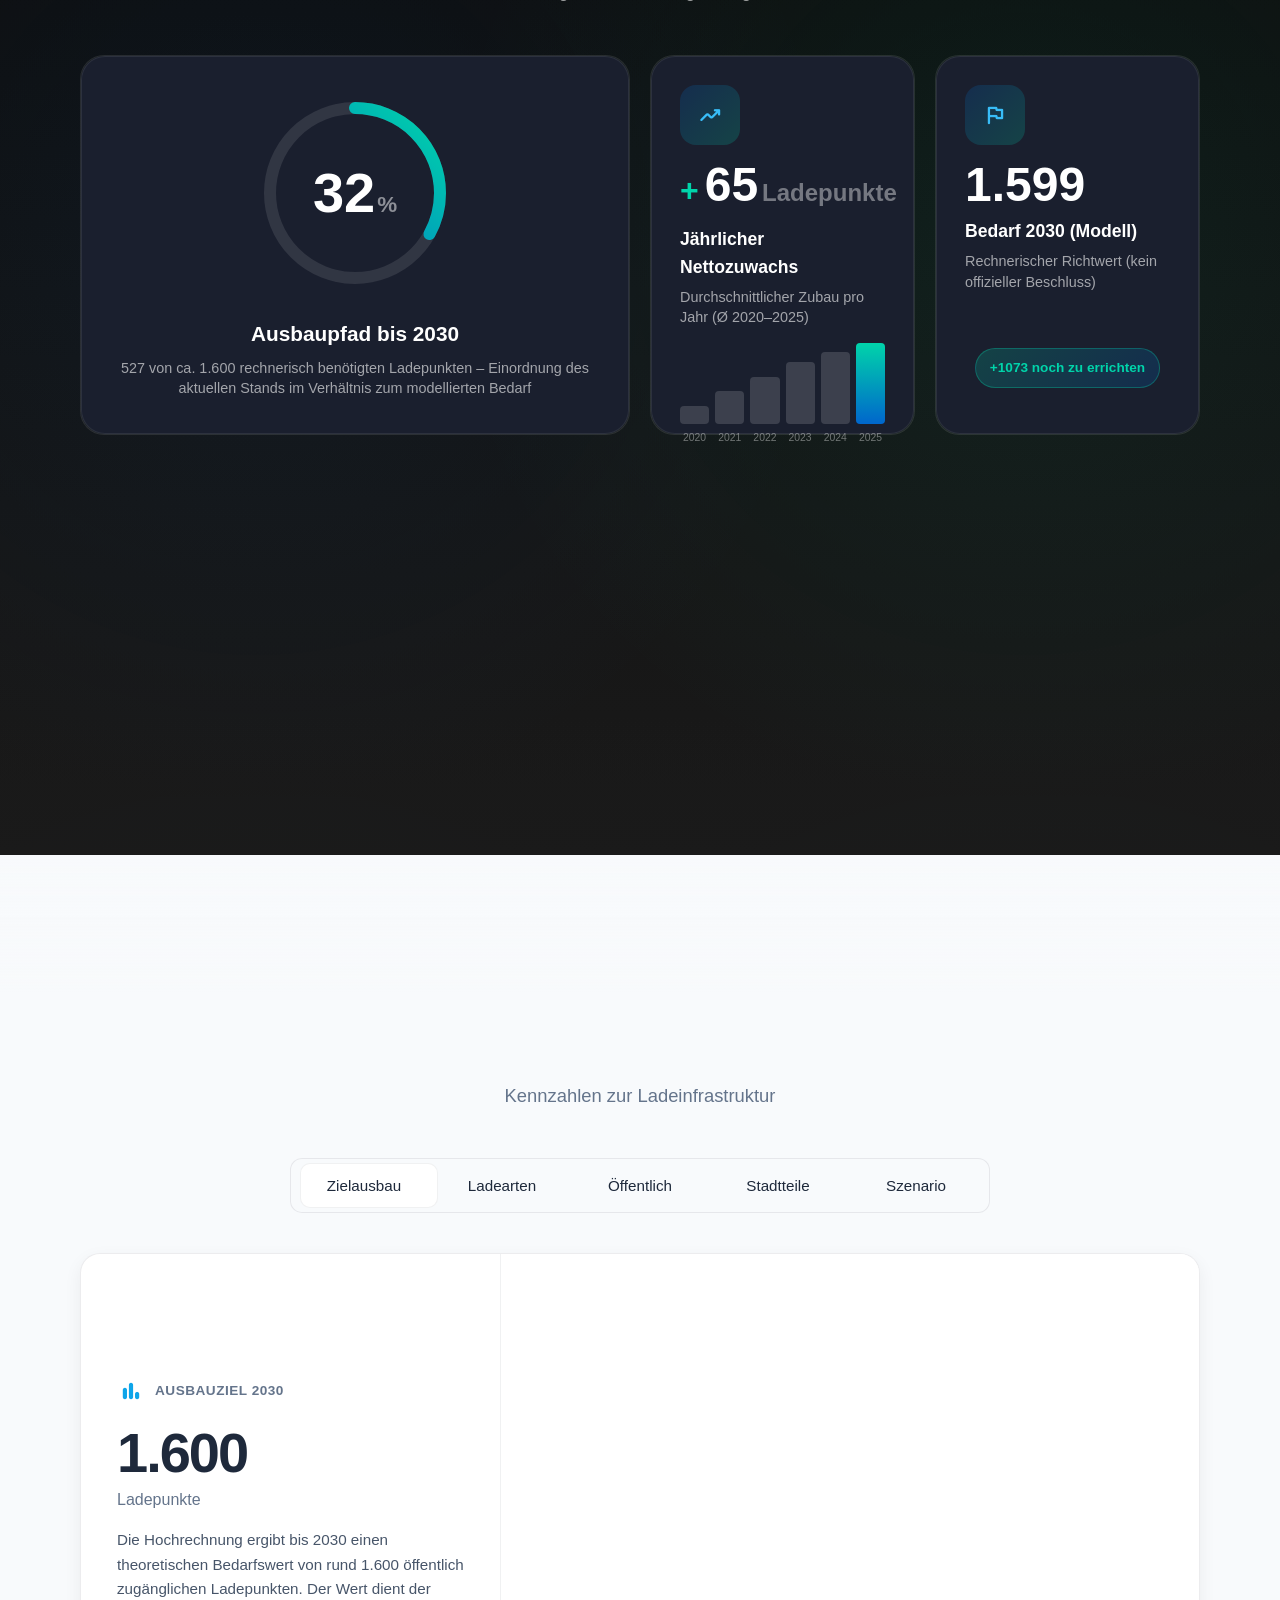
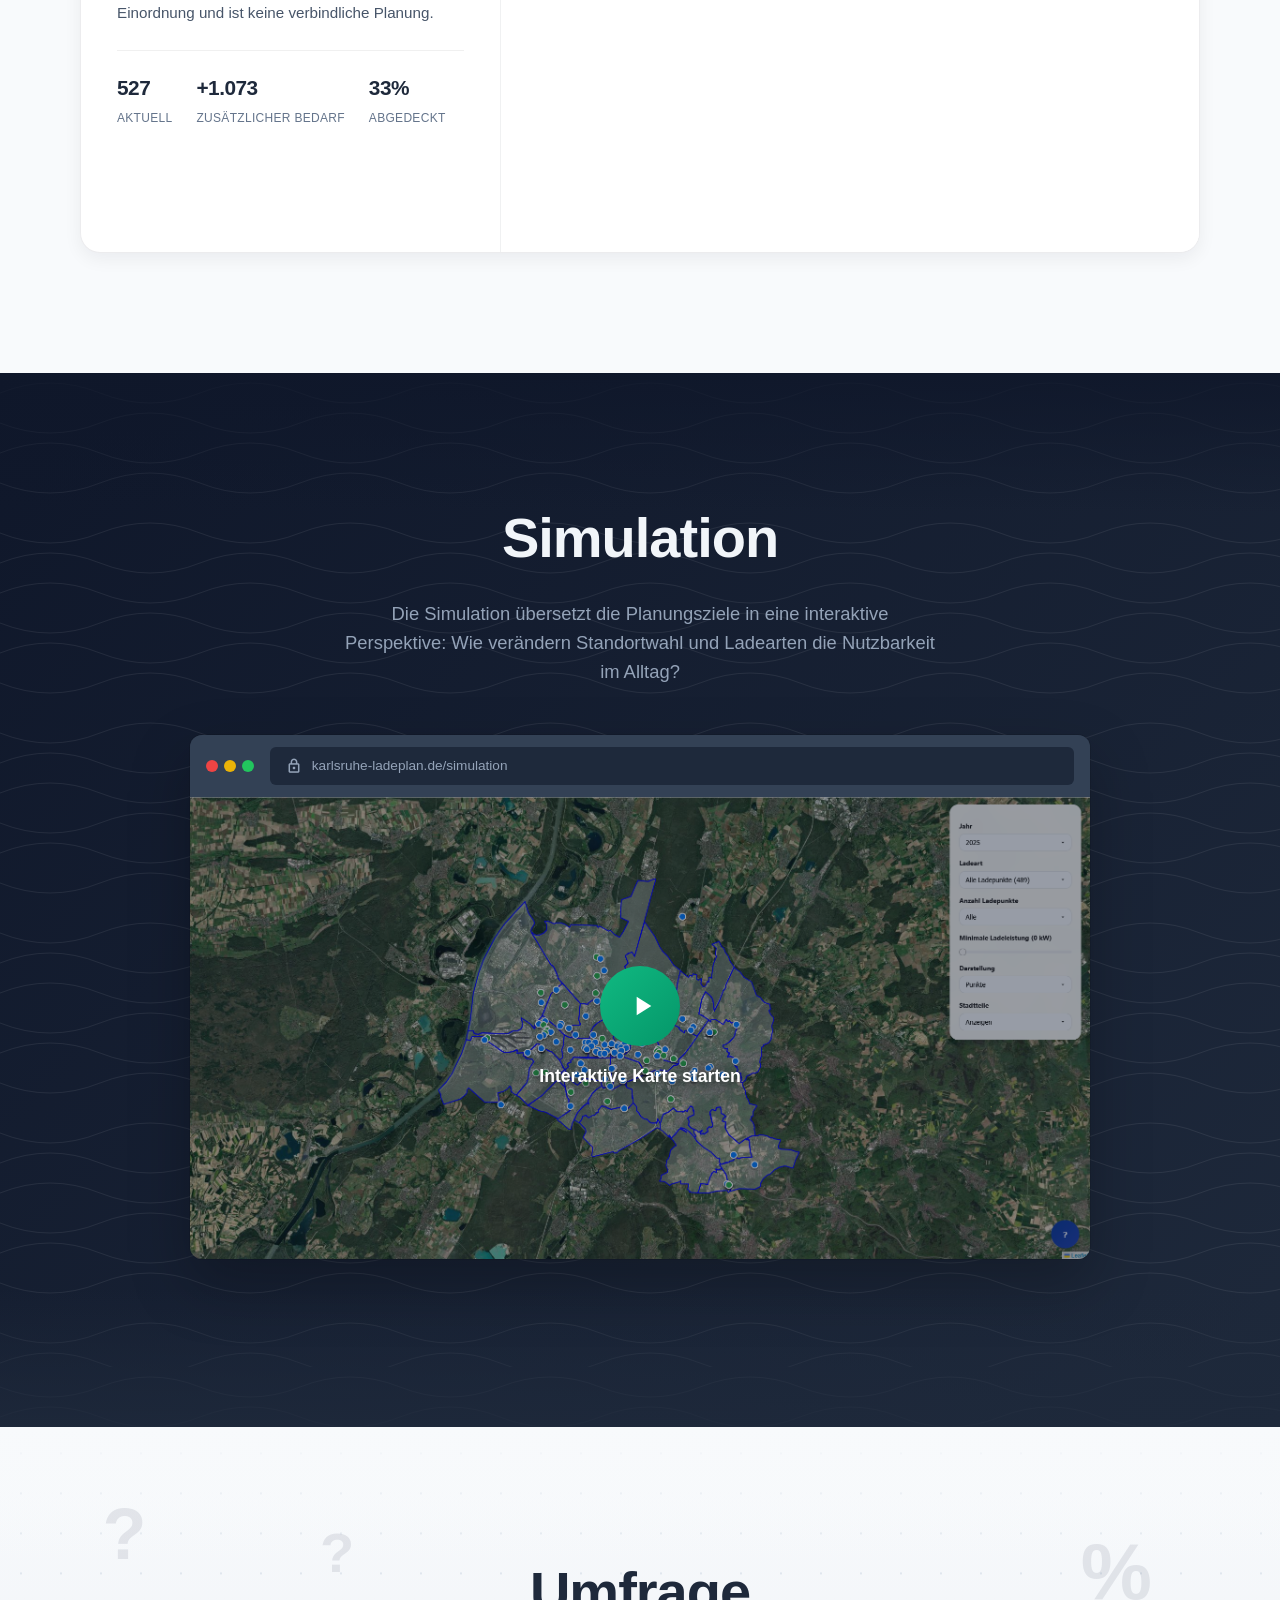
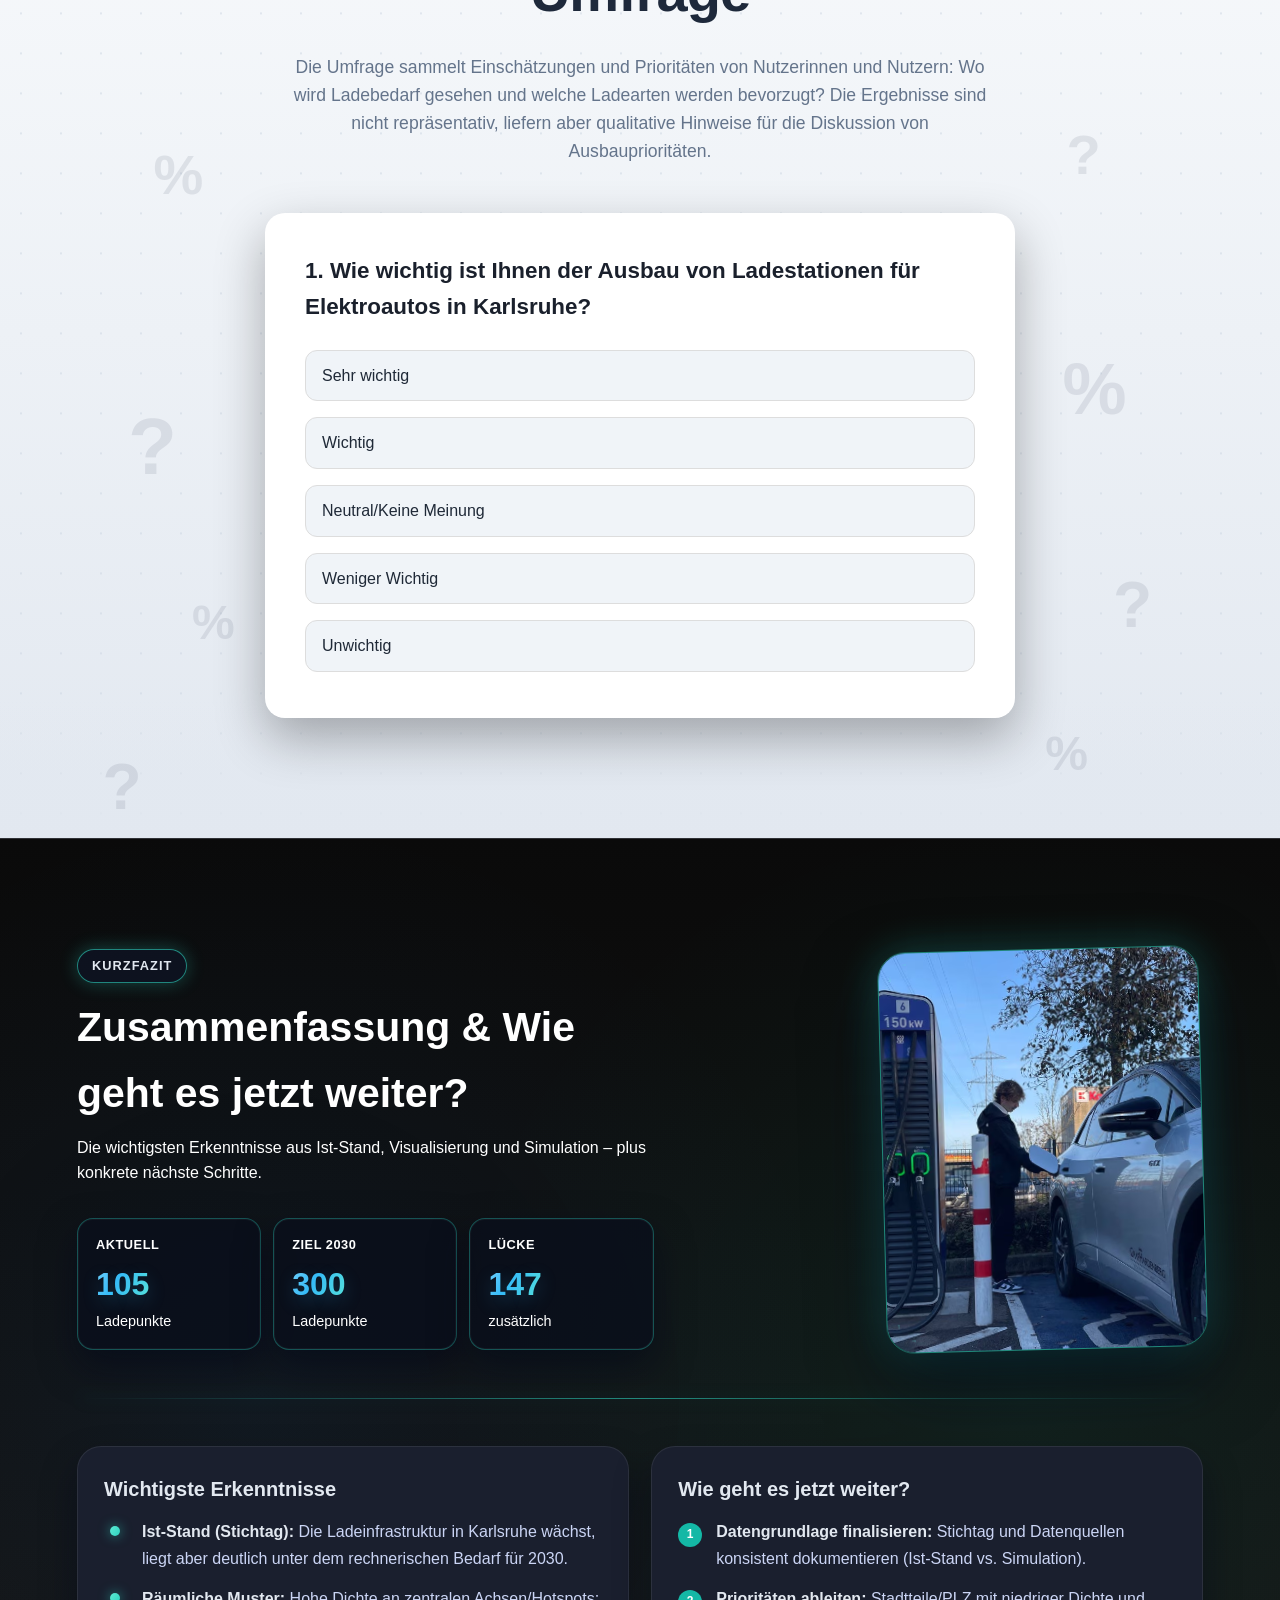
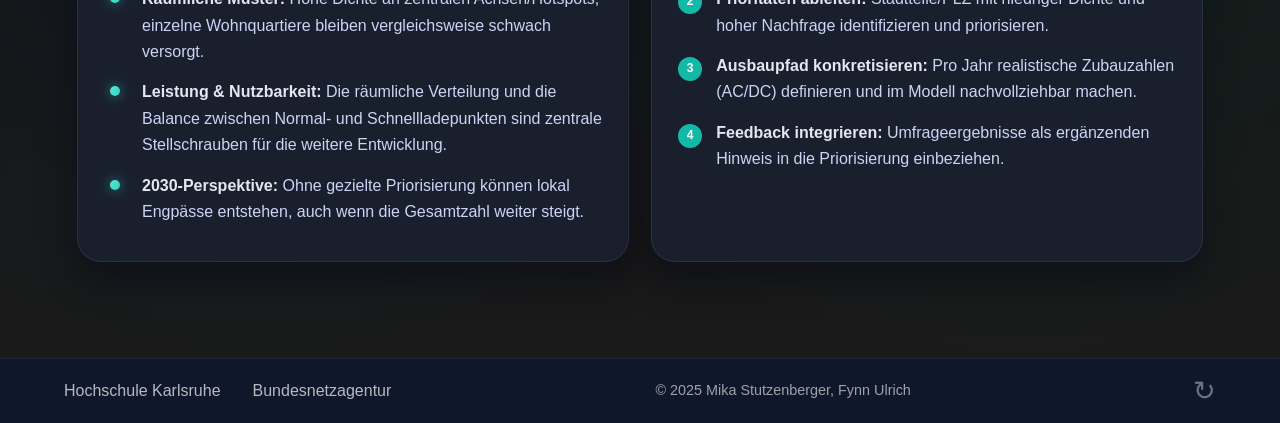
==== commit 4a81595c: "Update index, scripts and styles" ====
--- a/index.html
+++ b/index.html
@@ -45,7 +45,8 @@
 <div class="hero-content">
     <h1 id="hero-headline">Karlsruher Zukunft<br>der Ladeinfrastruktur</h1>
     <p id="hero-paragraph">
-Die Ladeinfrastruktur ist entscheidend für den Hochlauf der Elektromobilität. Diese Website zeigt den Stand der öffentlichen Ladepunkte in Karlsruhe (Stichtag: 01.01.2026: 527 Ladepunkte – damit sind einzelne Anschlüsse/Steckplätze gemeint, nicht „Säulen“) und visualisiert einen möglichen Ausbaupfad bis 2030 – als Diskussionsgrundlage, nicht als verbindliche Planung.
+Öffentliche Ladepunkte sind zentral für alltagstaugliche Elektromobilität.
+Diese Seite zeigt den aktuellen Stand in Karlsruhe und eine mögliche Entwicklung bis 2030.<br>Stichtag: 01.01.2026 · 527 Ladepunkte (Anschlüsse, nicht Säulen) · Szenario, keine Planung
     </p>
 
     <a href="#services" class="cta-button">Analyse starten</a>
@@ -60,7 +61,7 @@
         <div class="services-modern-container">
             <div class="services-modern-header">
                 <h2 class="services-modern-title">Was sind die Ziele?</h2>
-                <p class="services-modern-subtitle">Die folgenden Leitprinzipien stammen aus dem Rahmenkonzept der Stadt Karlsruhe und dienen hier als Bewertungsmaßstab für Ist-Zustand und Ausbau bis 2030.</p>
+                <p class="services-modern-subtitle">Die folgenden Leitprinzipien stammen aus dem <a href="Rahmenkonzept_E-Ladeinfrastruktur_Fortschreibung_2025.pdf" id="pdfLinkSubtitle" class="pdf-link">Rahmenkonzept der Stadt Karlsruhe</a> und dienen hier als Bewertungsmaßstab für Ist-Zustand und Ausbau bis 2030.</p>
             </div>
             
             <div class="carousel-container">
@@ -75,16 +76,13 @@
                     <div class="card-icon"><span class="material-symbols-rounded">ev_station</span></div>
                     <h3 class="card-title">Bedarfsgerechter Ausbau</h3>
                     <p class="card-keyline"><strong>Kernaussage:</strong> Öffentliche Ladepunkte ergänzen private – Fokus auf Haushalte ohne Stellplatz.</p>
-                    <p class="card-description">Die Stadt Karlsruhe verfolgt das Ziel, die öffentliche Ladeinfrastruktur bedarfsgerecht auszubauen. Sie ergänzt private Lademöglichkeiten und richtet sich insbesondere an Menschen ohne eigenen Stellplatz.</p>
+                    <p class="card-description">Öffentliche Ladepunkte sollen das private Laden ergänzen. Besonders wichtig sind sie für Haushalte ohne eigenen Stellplatz. Ziel ist eine Grundversorgung in allen Stadtteilen.</p>
                     <ul class="card-features">
                         <li>Grundversorgung in allen Stadtteilen</li>
                         <li>Ergänzung zur privaten Ladeinfrastruktur</li>
                         <li>Fokus auf Haushalte ohne eigene Lademöglichkeit</li>
                         <li>Unterstützung der Elektromobilität im Alltag</li>
                     </ul>
-                    <div class="card-sources">
-                        <a href="#" id="pdfLinkQ1" class="source-link" title="Quelle: Rahmenkonzept 2025 - ??ffnet PDF auf Seite 5">(Quelle)</a>
-                    </div>
                 </div>
 
                 <!-- Card 2 -->
@@ -93,16 +91,13 @@
                     <div class="card-icon"><span class="material-symbols-rounded">bolt</span></div>
                     <h3 class="card-title">Schnelladen mit Augenmaß</h3>
                     <p class="card-keyline"><strong>Kernaussage:</strong> Schnelllader dahin, wo man sowieso vorbeifährt – weniger Umwege, kürzere Belegung.</p>
-                    <p class="card-description">Schnellladestationen sollen bevorzugt an verkehrsgünstigen Standorten entstehen. Durch kurze Ladezeiten wird die Flächennutzung optimiert und der Parksuchverkehr reduziert.</p>
+                    <p class="card-description">Schnellladepunkte sollten dort entstehen, wo viele Menschen ohnehin unterwegs sind – zum Beispiel an Hauptverkehrsachsen. So lassen sich Umwege vermeiden und Standorte effizient nutzen.</p>
                     <ul class="card-features">
                         <li>Aufbau von Schnellade-Hubs</li>
                         <li>Lage an Hauptverkehrsachsen</li>
                         <li>Minimierung von Um- und Mehrwegen</li>
                         <li>Reduzierung des Flächenverbrauchs</li>
                     </ul>
-                    <div class="card-sources">
-                        <a href="#" id="pdfLinkQ2" class="source-link" title="Quelle: Rahmenkonzept 2025 - ??ffnet PDF auf Seite 9">(Quelle)</a>
-                    </div>
                 </div>
 
                 <!-- Card 3 -->
@@ -111,16 +106,13 @@
                     <div class="card-icon"><span class="material-symbols-rounded">home</span></div>
                     <h3 class="card-title">Langsamladen für Wohnquartiere</h3>
                     <p class="card-keyline"><strong>Kernaussage:</strong> Wohnquartiere zuerst – langsames Laden nah am Wohnen.</p>
-                    <p class="card-description">Langsamladestationen dienen vor allem der Versorgung von Anwohnerinnen und Anwohnern, die nicht im privaten Raum laden können. Der Ausbau erfolgt schrittweise und bedarfsorientiert.</p>
+                    <p class="card-description">Normalladepunkte eignen sich vor allem für Wohngebiete, in denen Menschen ihr Auto länger abstellen. Der Ausbau soll sich am tatsächlichen Bedarf in den Quartieren orientieren.</p>
                     <ul class="card-features">
                         <li>Versorgung in dicht bebauten Quartieren</li>
                         <li>Besonderer Fokus auf Gründerzeitviertel</li>
                         <li>Bevorzugt abseits des Straßenraums</li>
                         <li>Kontrollierter Ausbau nach Leitfaden</li>
                     </ul>
-                    <div class="card-sources">
-                        <a href="#" id="pdfLinkQ3" class="source-link" title="Quelle: Rahmenkonzept 2025 - ??ffnet PDF auf Seite 10">(Quelle)</a>
-                    </div>
                 </div>
 
                 <!-- Card 4 -->
@@ -129,16 +121,13 @@
                     <div class="card-icon"><span class="material-symbols-rounded">eco</span></div>
                     <h3 class="card-title">Laden mit erneuerbarer Energie</h3>
                     <p class="card-keyline"><strong>Kernaussage:</strong> Ökostrom maximiert den Klimanutzen der Ladeinfrastruktur.</p>
-                    <p class="card-description">Der Einsatz von Ökostrom erhöht den klimarelevanten Nutzen der Elektromobilität erheblich. Karlsruhe strebt an, Ladeinfrastruktur mit Strom aus erneuerbaren Energien zu betreiben.</p>
+                    <p class="card-description">Je höher der Anteil erneuerbarer Energien beim Laden, desto größer ist der Klimanutzen der Elektromobilität. Die Ladeinfrastruktur sollte deshalb in die lokale Energie- und Klimastrategie eingebunden werden.</p>
                     <ul class="card-features">
                         <li>Reduktion von CO₂- und NO₂-Emissionen</li>
                         <li>Stärkung der lokalen Energiewende</li>
                         <li>Ganzheitlicher Klimaschutzansatz</li>
                         <li>Verknüpfung mit städtischen Klimazielen</li>
                     </ul>
-                    <div class="card-sources">
-                        <a href="#" id="pdfLinkQ4" class="source-link" title="Quelle: Rahmenkonzept 2025 - ??ffnet PDF auf Seite 7">(Quelle)</a>
-                    </div>
                 </div>
 
                 <!-- Card 5 -->
@@ -147,16 +136,13 @@
                     <div class="card-icon"><span class="material-symbols-rounded">touch_app</span></div>
                     <h3 class="card-title">Laden soll einfach sein</h3>
                     <p class="card-keyline"><strong>Kernaussage:</strong> Barrierefrei, transparent und ohne Zugangshürden.</p>
-                    <p class="card-description">Öffentliche Ladeinfrastruktur soll für alle Menschen leicht nutzbar sein. Die Stadt legt Wert auf barrierefreien, diskriminierungsfreien Zugang und transparente Nutzung.</p>
+                    <p class="card-description">Öffentliche Ladepunkte sollten möglichst leicht zugänglich sein: barrierearm, verständliche Tarife, keine unnötigen Zugangshürden.</p>
                     <ul class="card-features">
                         <li>Barrierefreie Gestaltung</li>
                         <li>Öffentliche Zugänglichkeit rund um die Uhr</li>
                         <li>Einheitliche Standards</li>
                         <li>Nutzung ohne Zugangshürden</li>
                     </ul>
-                    <div class="card-sources">
-                        <a href="#" id="pdfLinkQ5" class="source-link" title="Quelle: Rahmenkonzept 2025 - ??ffnet PDF auf Seite 7">(Quelle)</a>
-                    </div>
                 </div>
 
                 <!-- Card 6 -->
@@ -165,16 +151,13 @@
                     <div class="card-icon"><span class="material-symbols-rounded">shield</span></div>
                     <h3 class="card-title">Schutz des öffentlichen Raums</h3>
                     <p class="card-keyline"><strong>Kernaussage:</strong> Kein privates Laden im Straßenraum – fair für alle.</p>
-                    <p class="card-description">Der öffentliche Raum steht allen zur Verfügung. Private Ladepunkte auf öffentlichen Flächen werden nicht vorgesehen, um Gemeingebrauch und Fairness zu wahren.</p>
+                    <p class="card-description">Private Ladepunkte im öffentlichen Straßenraum sind nicht vorgesehen. Öffentliche Flächen sollen fair genutzt werden und nicht zu zusätzlichen Nutzungskonflikten führen.</p>
                     <ul class="card-features">
                         <li>Keine privaten Ladepunkte im Straßenraum</li>
                         <li>Gleichberechtigte Nutzung öffentlicher Flächen</li>
                         <li>Vermeidung zusätzlicher Parkkonkurrenz</li>
                         <li>Integration in die Stadt- und Verkehrsplanung</li>
                     </ul>
-                    <div class="card-sources">
-                        <a href="#" id="pdfLinkQ6" class="source-link" title="Quelle: Rahmenkonzept 2025 - ??ffnet PDF auf Seite 7">(Quelle)</a>
-                    </div>
                 </div>
                 </div>
                 
@@ -204,9 +187,9 @@
       <h2 class="section-title fade-in">Herleitung des Zielwertes 2030</h2>
       <div class="method-subtitle-wrap">
         <p class="method-subtitle">
-          Dieser Abschnitt macht die Berechnung eines theoretischen Zielwertes f&uuml;r &ouml;ffentliche Ladepunkte in Karlsruhe
-          (konservatives Szenario) transparent. Alle Werte sind gerundet und dienen der Einordnung &ndash; keine verbindliche Bedarfs-
-          oder Netzplanung.
+         In diesem Abschnitt wird nachvollziehbar gezeigt, wie der rechnerische Zielwert für öffentliche Ladepunkte im Jahr 2030 ermittelt wurde.
+Grundlage sind der heutige Fahrzeugbestand, eine konservative Annahme zur Entwicklung der Elektromobilität und eine Planungskennzahl aus internationalen Vergleichswerten.
+Die Rechnung dient der Einordnung – sie ersetzt keine konkrete Ausbauplanung.
           <button class="method-assumption-trigger" type="button" aria-label="Grundlagen anzeigen" aria-expanded="false" aria-controls="method-assumption-content">
             <span class="material-symbols-rounded">info</span>
           </button>
@@ -246,7 +229,7 @@
           <span class="method-kpi-label">EV-Bestand 2023</span>
         </div>
         <div class="method-kpi-main">
-          <span class="method-kpi-value"><span class="counter" data-count="9118">0</span></span>
+          <span class="method-kpi-value"><span class="counter" data-count="9187">0</span></span>
           <span class="method-kpi-unit">Fahrzeuge</span>
         </div>
         <p class="method-kpi-note">Baseline aus Pkw-Bestand und EV-Anteil.</p>
@@ -258,7 +241,7 @@
           <span class="method-kpi-label">EV-Prognose 2030</span>
         </div>
         <div class="method-kpi-main">
-          <span class="method-kpi-value"><span class="counter" data-count="24107">0</span></span>
+          <span class="method-kpi-value"><span class="counter" data-count="24271">0</span></span>
           <span class="method-kpi-unit">Fahrzeuge</span>
         </div>
         <p class="method-kpi-note">Konservativ fortgeschrieben inkl. F&ouml;rderimpuls.</p>
@@ -467,7 +450,7 @@
               </div>
               <p class="method-step-text">
                 Der EV-Bestand wird j&auml;hrlich fortgeschrieben. In den Jahren 2026&ndash;2029 kommt der Bonus hinzu.
-                Ergebnis: <strong>24.107 EV im Jahr 2030</strong>.
+                Ergebnis: <strong>24.271 im Jahr 2030</strong>.
               </p>
 
               <details class="method-detail" data-method-detail>
@@ -541,9 +524,9 @@
                     </div>
                     <div class="method-formula-body">
                       <div class="method-eq">
-                        <span class="method-eq-left">24.107 &divide; 15</span>
+                        <span class="method-eq-left">24.272 &divide; 15</span>
                         <span class="method-eq-mid">=</span>
-                        <span class="method-eq-right">1.607 &asymp; 1.600</span>
+                        <span class="method-eq-right">1.618 &asymp; 1.600</span>
                       </div>
                       <div class="method-eq-sub">Konservative Quote (10&ndash;15 EV/Ladepunkt international).</div>
                     </div>
@@ -647,7 +630,7 @@
 
         <div class="method-copybox method-short-summary" id="methodikShortText">
           <p><strong>Kurzfassung:</strong> Die Hochrechnung nutzt den EV‑Bestand 2023, schreibt ihn konservativ mit +12&nbsp;% p.&nbsp;a. fort
-          und ber&uuml;cksichtigt 2026&ndash;2029 einen F&ouml;rderimpuls. Daraus ergibt sich f&uuml;r 2030 ein EV‑Bestand von rund 24.107.
+          und ber&uuml;cksichtigt 2026&ndash;2029 einen F&ouml;rderimpuls. Daraus ergibt sich f&uuml;r 2030 ein EV‑Bestand von rund 24.271.
           Mit 15 EV je &ouml;ffentlichem Ladepunkt resultiert ein Bedarf von ca. 1.600 Ladepunkten, also rund 1.073 zus&auml;tzliche
           bis 2030.</p>
         </div>
@@ -668,9 +651,7 @@
           <div class="method-micro-left">
             <span class="method-micro-icon"><span class="material-symbols-rounded">info</span></span>
             <span class="method-micro-text">
-              <strong>Transparenz:</strong> Alle Schritte sind aufklappbar, die Kurztexte zeigen die Kernaussage auch im
-              geschlossenen Zustand.
-            </span>
+              <strong>Hinweis:</strong> Die Hochrechnung basiert auf Annahmen und vereinfachten Modellannahmen. Abweichungen sind je nach Marktentwicklung, Förderpolitik und tatsächlichem Ausbauverlauf möglich. Die gerundeten Werte sollen eine verständliche Größenordnung vermitteln, keine Scheingenauigkeit.
           </div>
         </div>
       </div>
@@ -782,7 +763,7 @@
                         <div class="bento-card-back">
                             <div class="back-content">
                                 <h4>Was bedeutet das?</h4>
-                                <p>Der Vergleich von aktuellem Bestand und modelliertem Bedarfswert macht die verbleibende Ausbaulücke bis 2030 sichtbar. Die Darstellung dient der Einordnung und ersetzt keine verbindliche Planung.</p>
+                                <p>Der heutige Bestand wird hier dem rechnerischen Bedarf für 2030 gegenübergestellt. So wird sichtbar, wie groß die Lücke zwischen aktuellem Stand und modelliertem Zielwert ist.</p>
                             </div>
                         </div>
                     </div>
@@ -830,7 +811,7 @@
                         <div class="bento-card-back">
                             <div class="back-content">
                                 <h4>Nettozuwachs erklärt</h4>
-<p>Der Wert beschreibt den historischen durchschnittlichen Zubau öffentlicher Ladepunkte (Ø 2020–2025). Im Bedarfsmodell bis 2030 ergibt sich ein deutlich höherer jährlicher Zubau.</p>
+<p>Der historische Zubau der letzten Jahre reicht nicht aus, um den rechnerischen Bedarf bis 2030 zu erreichen. Dafür wäre künftig ein deutlich höheres Ausbautempo notwendig.</p>
                             </div>
                         </div>
                     </div>
@@ -851,7 +832,7 @@
                         <div class="bento-card-back">
                             <div class="back-content">
                                 <h4>Zielsetzung</h4>
-<p>Der Wert von rund 1.600 Ladepunkten ergibt sich aus einer eigenen Hochrechnung auf Basis des prognostizierten Fahrzeugbestands und dient als theoretischer Bedarfswert.</p>
+<p>Der Wert ergibt sich aus der Hochrechnung und dient als Orientierungsgröße. Er ist kein politischer Beschluss.</p>
                             </div>
                         </div>
                     </div>
@@ -875,7 +856,7 @@
                         </div>
                         <div class="bento-card-back">
                             <div class="back-content back-small">
-                                <p>Schnelllader für kurze Stopps an Hauptverkehrsachsen</p>
+                                <p>DC-Ladepunkte (Schnellladen) sind für kurze Stopps an stark frequentierten Standorten gedacht.</p>
                             </div>
                         </div>
                     </div>
@@ -899,7 +880,7 @@
                         </div>
                         <div class="bento-card-back">
                             <div class="back-content back-small">
-                                <p>Normallader für Wohnquartiere und längere Parkzeiten</p>
+                                <p>AC-Ladepunkte (Normalladen) eignen sich vor allem für längere Parkzeiten, z. B. im Wohnumfeld.</p>
                             </div>
                         </div>
                     </div>
@@ -1286,7 +1267,8 @@
     </div>
   <div class="section">
     <h2 class="section-title fade-in">Umfrage</h2>
-            <p class="survey-subtitle">Die Umfrage erfasst Wahrnehmung und Prioritäten: Wo erwarten Nutzerinnen und Nutzer Ladebedarf, und welche Ladearten werden bevorzugt? Die Ergebnisse dienen als qualitative Ergänzung zur datenbasierten Analyse.</p>
+            <p class="survey-subtitle">Die Umfrage sammelt Einschätzungen und Prioritäten von Nutzerinnen und Nutzern: Wo wird Ladebedarf gesehen und welche Ladearten werden bevorzugt?
+Die Ergebnisse sind nicht repräsentativ, liefern aber qualitative Hinweise für die Diskussion von Ausbauprioritäten.</p>
 
     <div class="survey-card">
       <div id="survey-content">
@@ -1349,7 +1331,7 @@
         <ul class="summary-list">
           <li>
             <strong>Ist-Stand (Stichtag):</strong>
-            Die Ladeinfrastruktur ist insgesamt gewachsen, aber die Verteilung ist nicht &uuml;berall gleichm&auml;&szlig;ig.
+            Die Ladeinfrastruktur in Karlsruhe wächst, liegt aber deutlich unter dem rechnerischen Bedarf für 2030.
           </li>
           <li>
             <strong>R&auml;umliche Muster:</strong>
@@ -1357,11 +1339,11 @@
           </li>
           <li>
             <strong>Leistung &amp; Nutzbarkeit:</strong>
-            Schnellladen ist punktuell stark, AC-Laden ist breit vorhanden &ndash; die Frage ist die Platzierung am Bedarf.
+           Die räumliche Verteilung und die Balance zwischen Normal- und Schnellladepunkten sind zentrale Stellschrauben für die weitere Entwicklung.
           </li>
           <li>
             <strong>2030-Perspektive:</strong>
-            Ohne Priorisierung k&ouml;nnen lokale Engp&auml;sse entstehen (Wartezeiten/Belegung), selbst wenn die Gesamtzahl steigt.
+            Ohne gezielte Priorisierung können lokal Engpässe entstehen, auch wenn die Gesamtzahl weiter steigt.
           </li>
         </ul>
       </article>
@@ -1384,7 +1366,7 @@
           </li>
           <li>
             <strong>Feedback integrieren:</strong>
-            Umfrageergebnisse aggregiert anzeigen und als Input f&uuml;r die Priorisierung nutzen.
+          Umfrageergebnisse als ergänzenden Hinweis in die Priorisierung einbeziehen.
           </li>
         </ol>
       </article>
@@ -1426,6 +1408,7 @@
 const pdfCloseBtn = document.querySelector('.pdf-close');
 
 const pdfLinks = [
+    { id: 'pdfLinkSubtitle', page: 1 },
     { id: 'pdfLinkQ1', page: 5 },
     { id: 'pdfLinkQ2', page: 9 },
     { id: 'pdfLinkQ3', page: 10 },
--- a/tooplate-strategic-style.css
+++ b/tooplate-strategic-style.css
@@ -983,17 +983,27 @@
 	margin-bottom: 16px;
 }
 
-.services-modern-subtitle {
-	font-size: 1.05rem;
-	color: #64748b;
-	font-weight: 400;
-	max-width: 800px;
-	margin: 0 auto;
-	line-height: 1.6;
-}
-
-/* Carousel Container */
-.carousel-container {
+.services-modern-subtitle {
+	font-size: 1.05rem;
+	color: #64748b;
+	font-weight: 400;
+	max-width: 800px;
+	margin: 0 auto;
+	line-height: 1.6;
+}
+
+.pdf-link {
+	color: #0066cc;
+	text-decoration: none;
+}
+
+.pdf-link:hover,
+.pdf-link:focus-visible {
+	text-decoration: underline;
+}
+
+/* Carousel Container */
+.carousel-container {
 	position: relative;
 	display: flex;
 	align-items: center;
@@ -5735,8 +5745,8 @@
 
 .pdf-close {
   position: absolute;
-  top: 10px;
-  right: 10px;
+  right: 24px;
+  bottom: 10px;
   width: 40px;
   height: 40px;
   border-radius: 999px;
@@ -5745,6 +5755,9 @@
   color: #0f172a;
   font-size: 1.8rem;
   line-height: 1;
+  display: flex;
+  align-items: center;
+  justify-content: center;
   cursor: pointer;
 }
 
